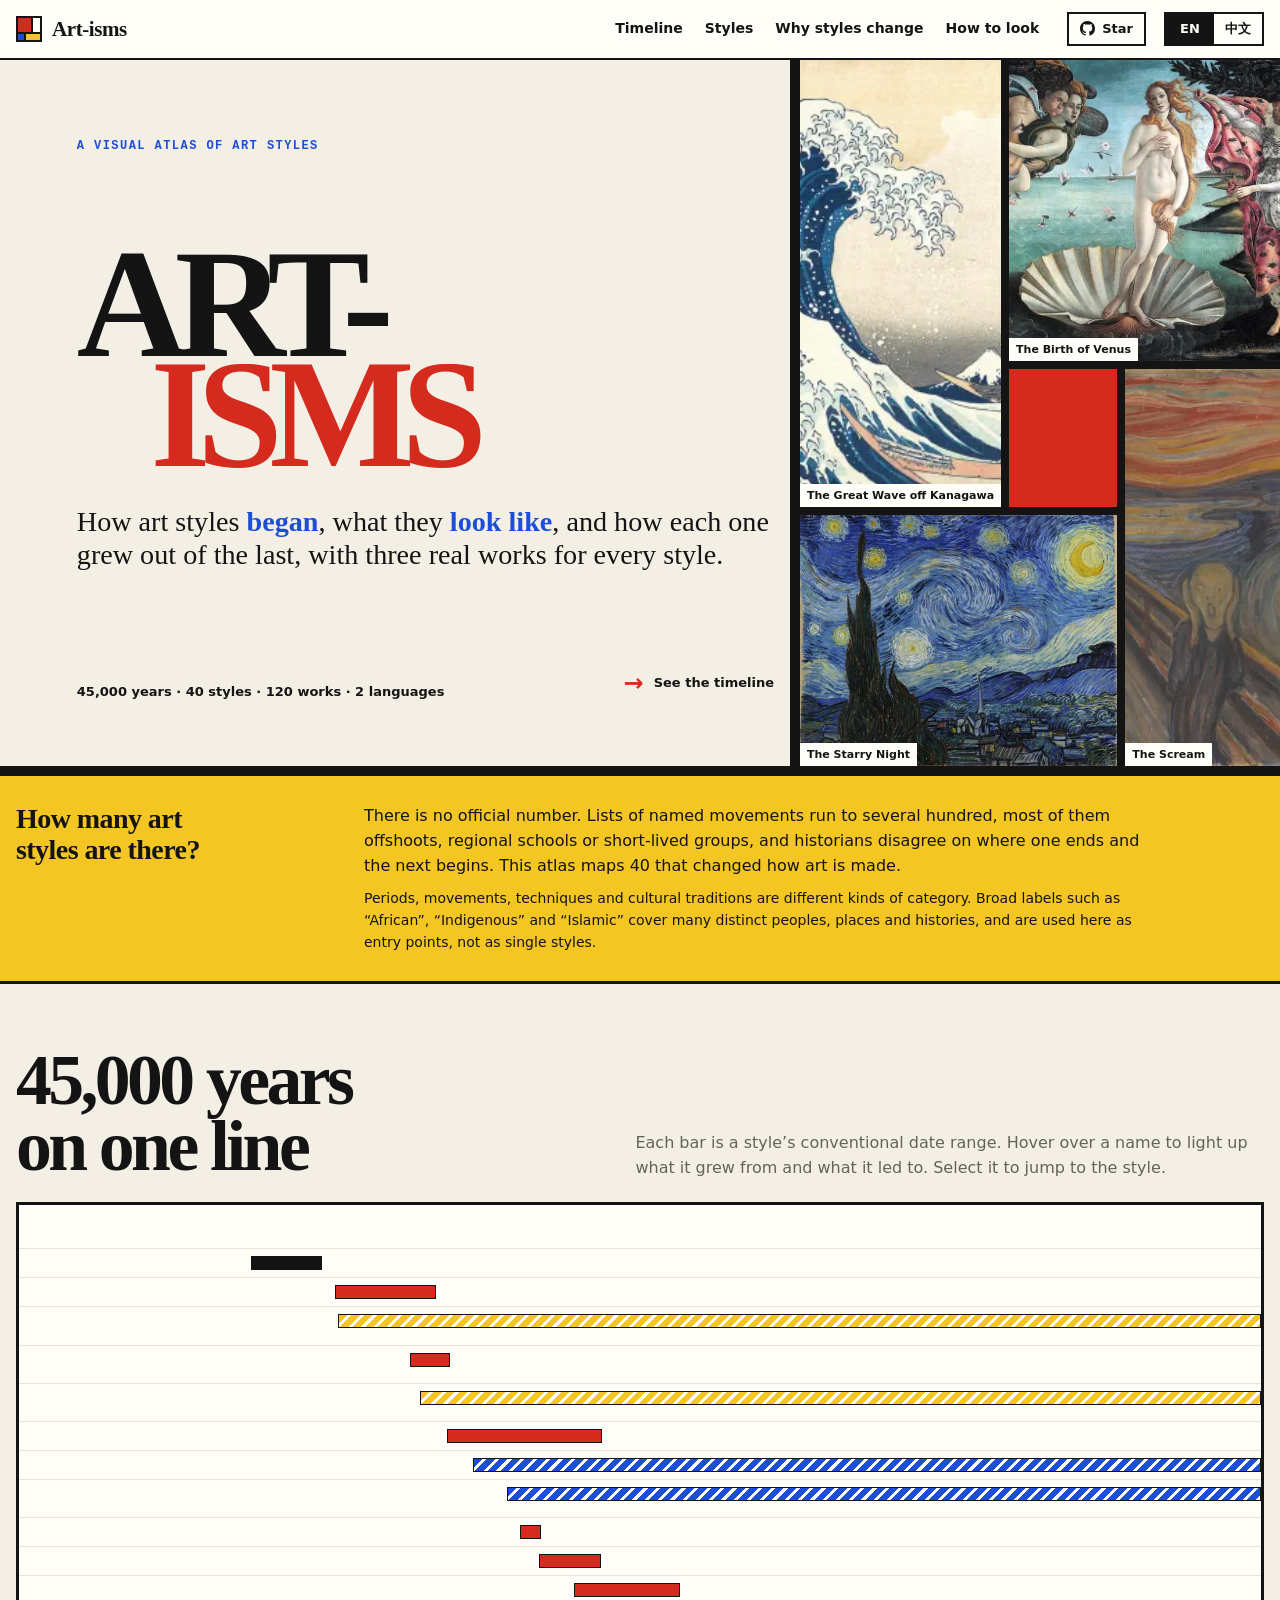
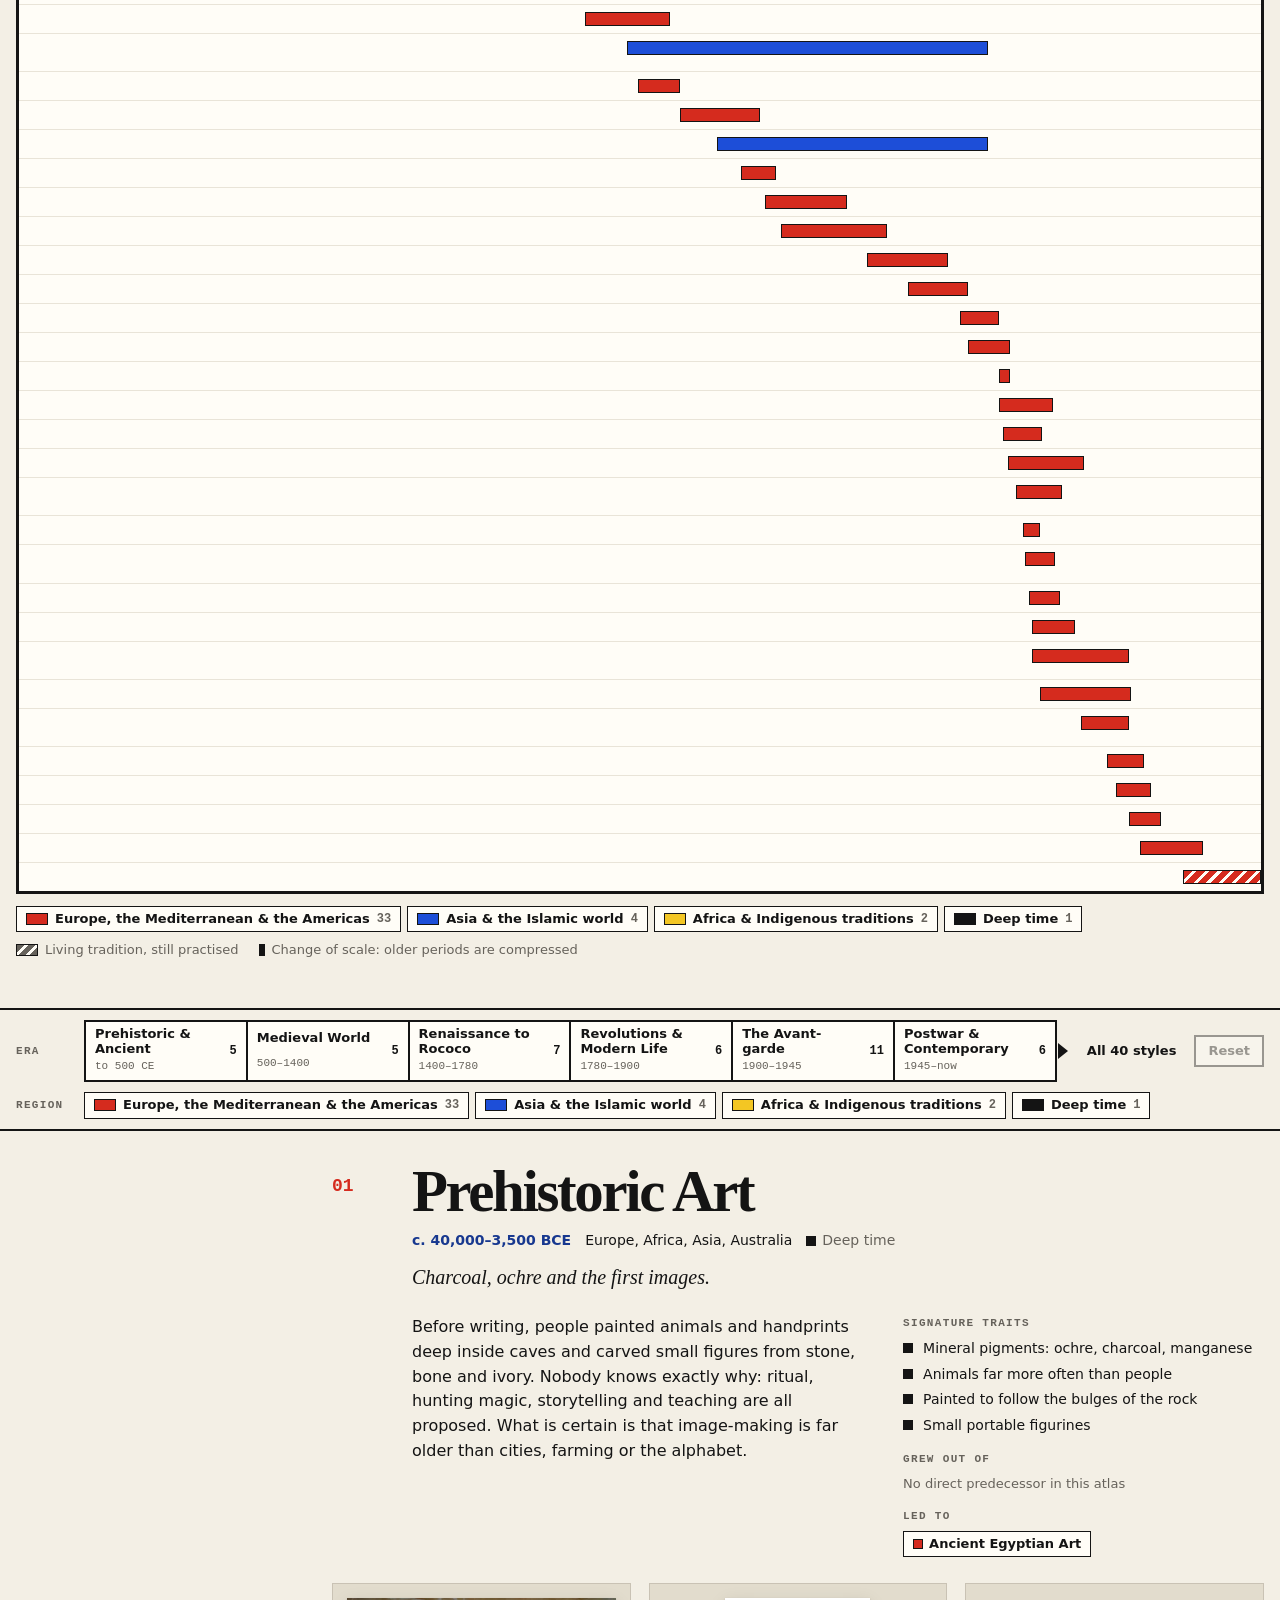
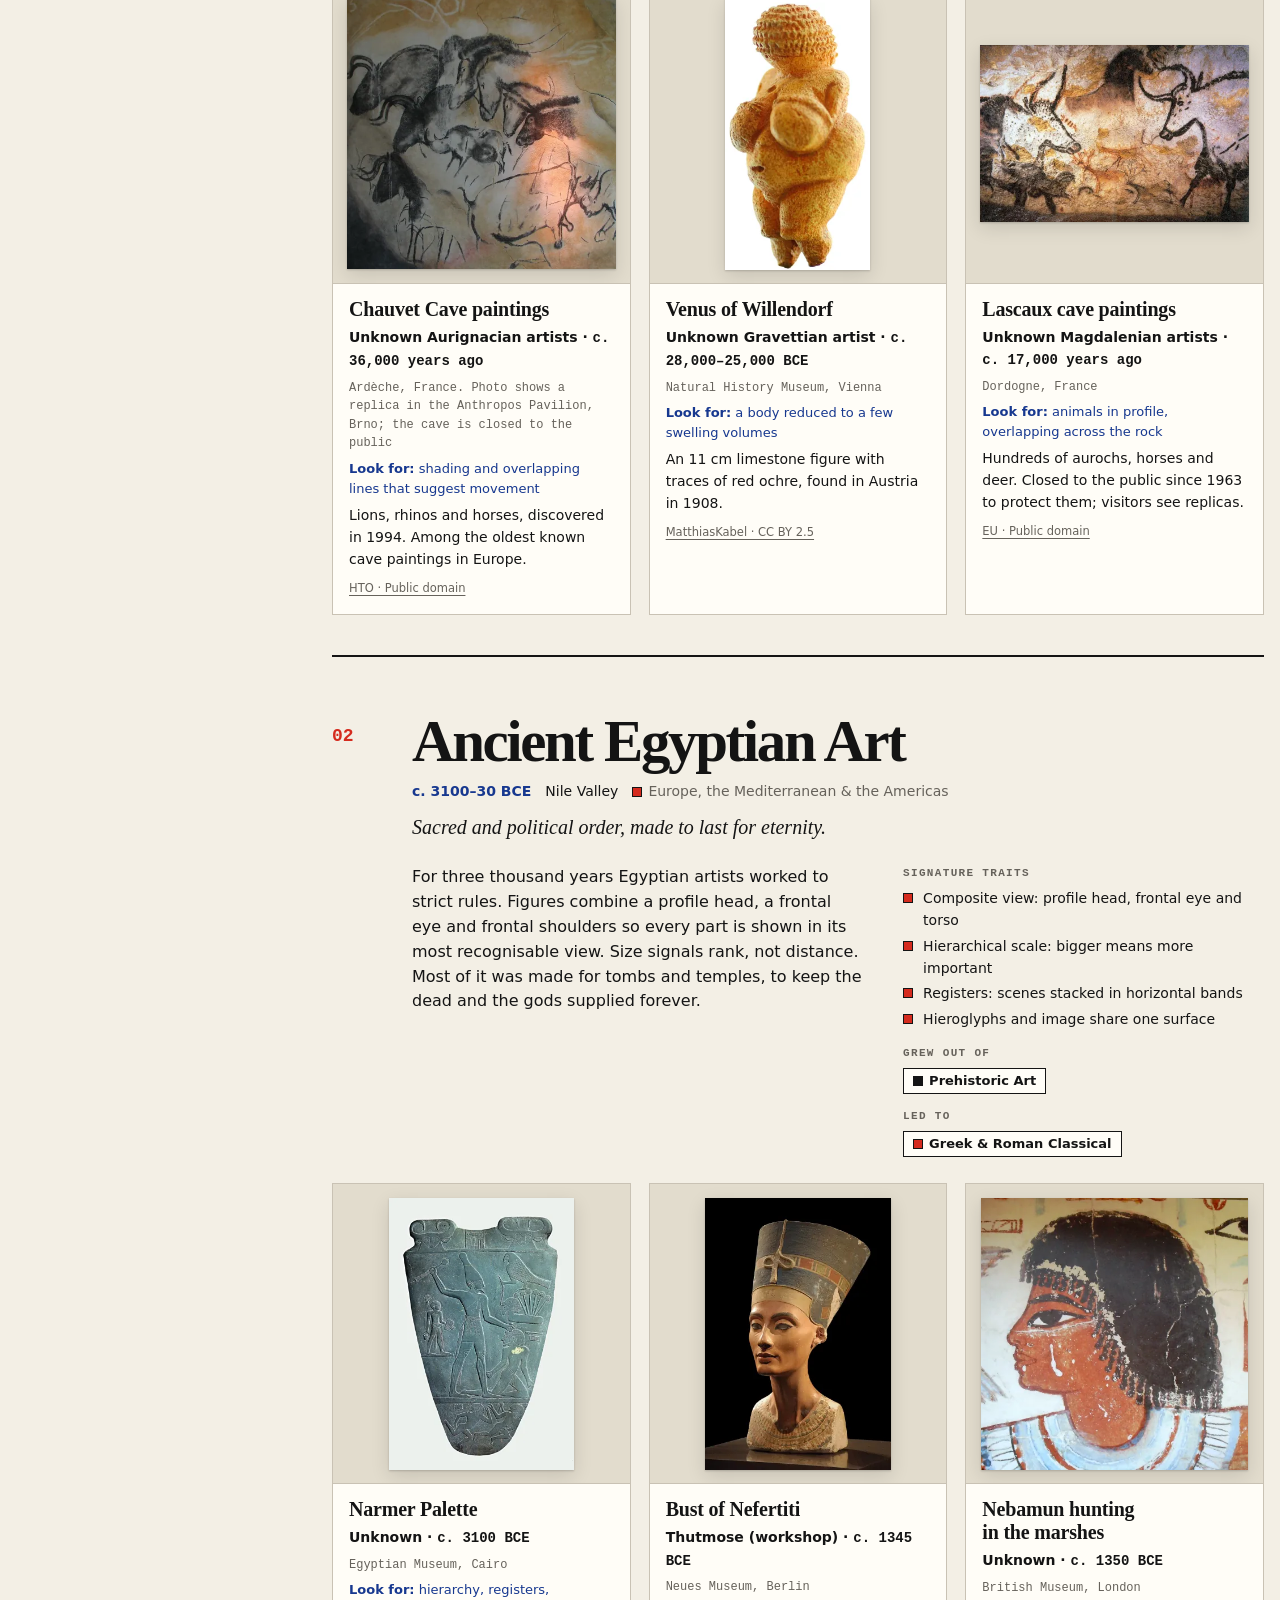
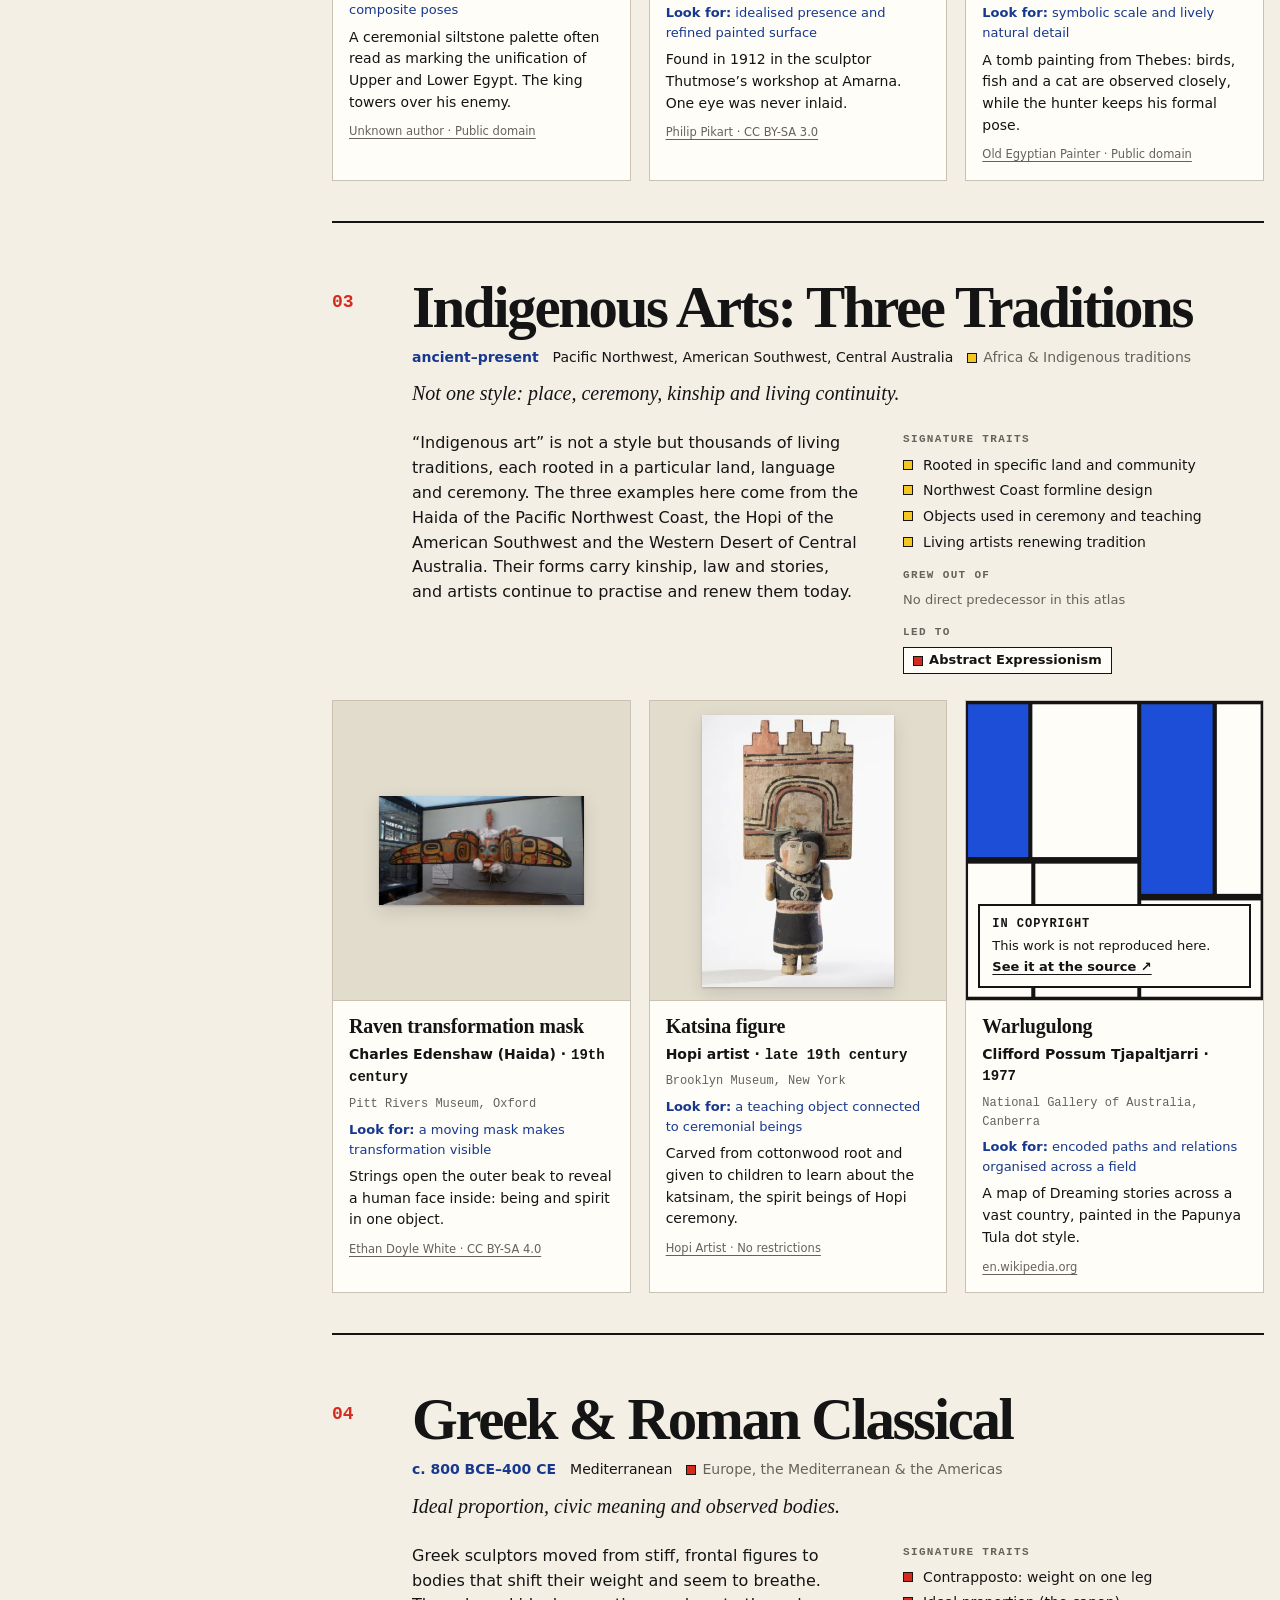
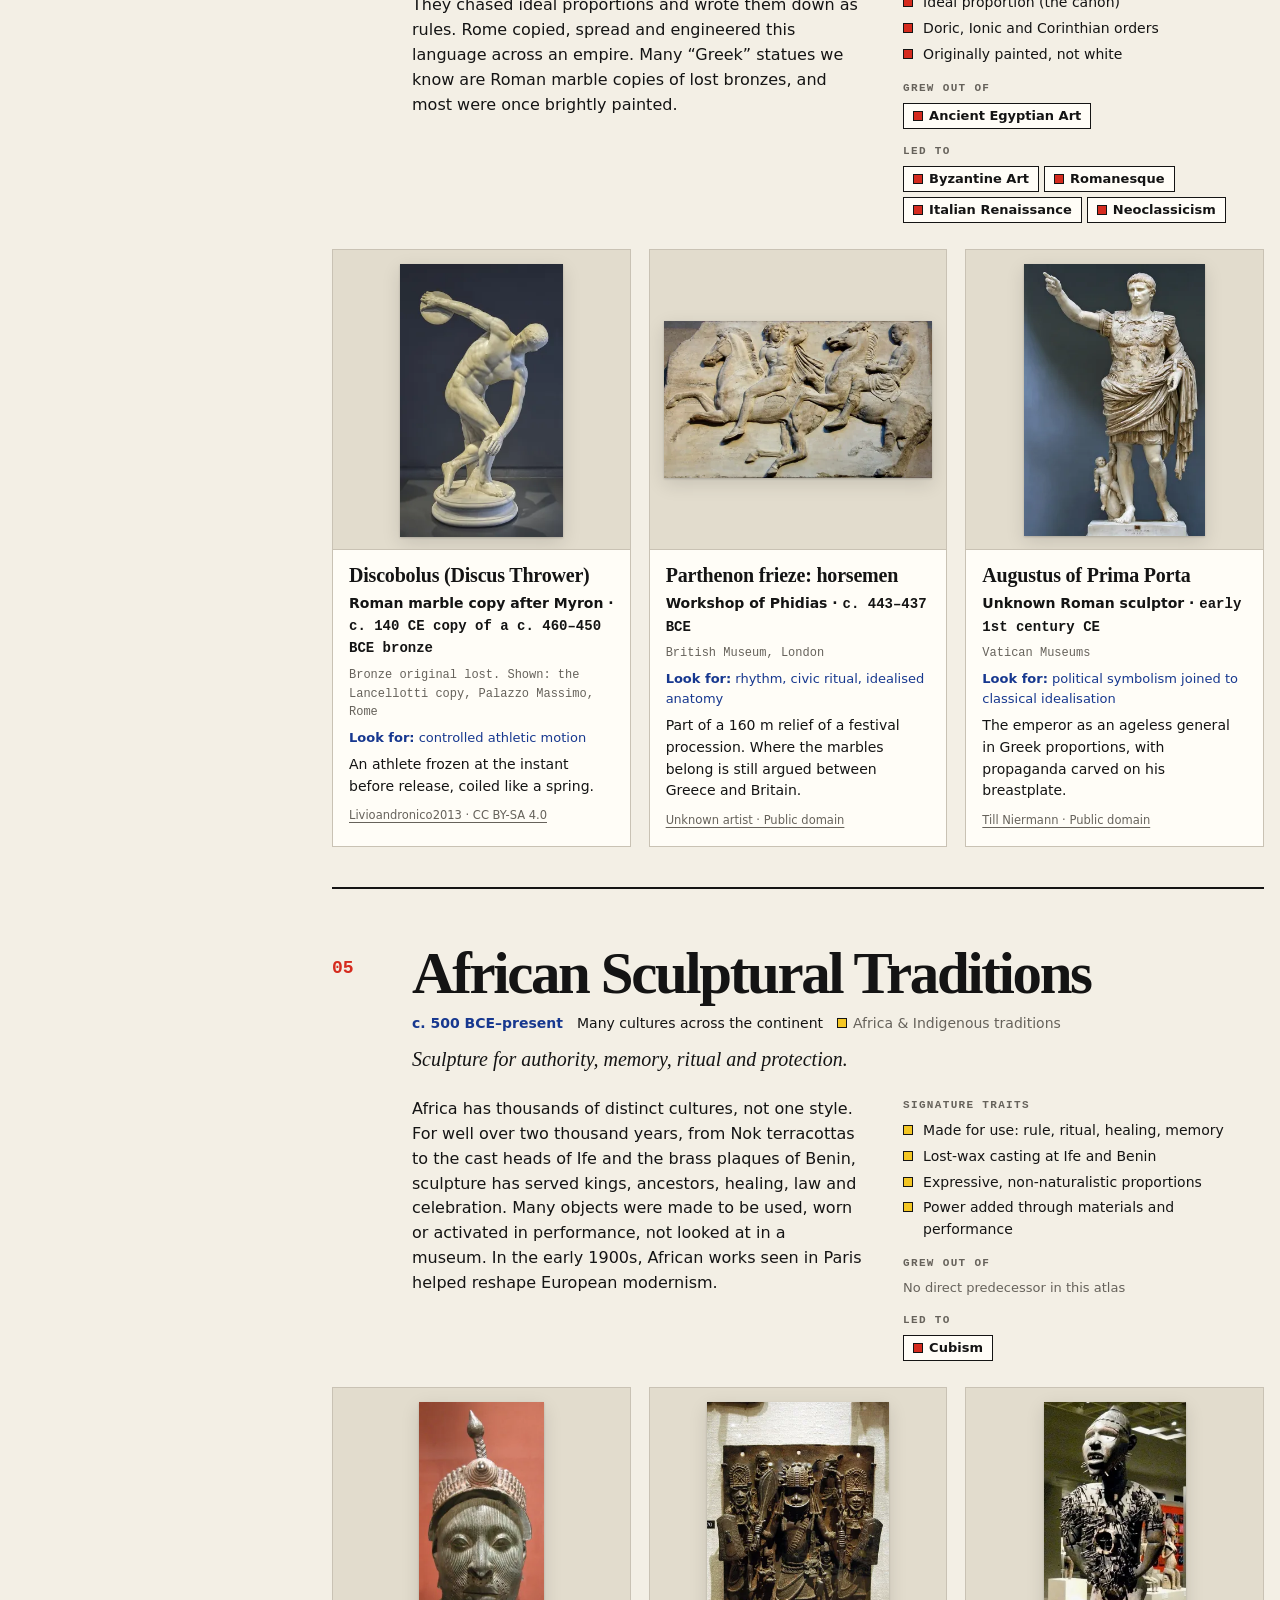
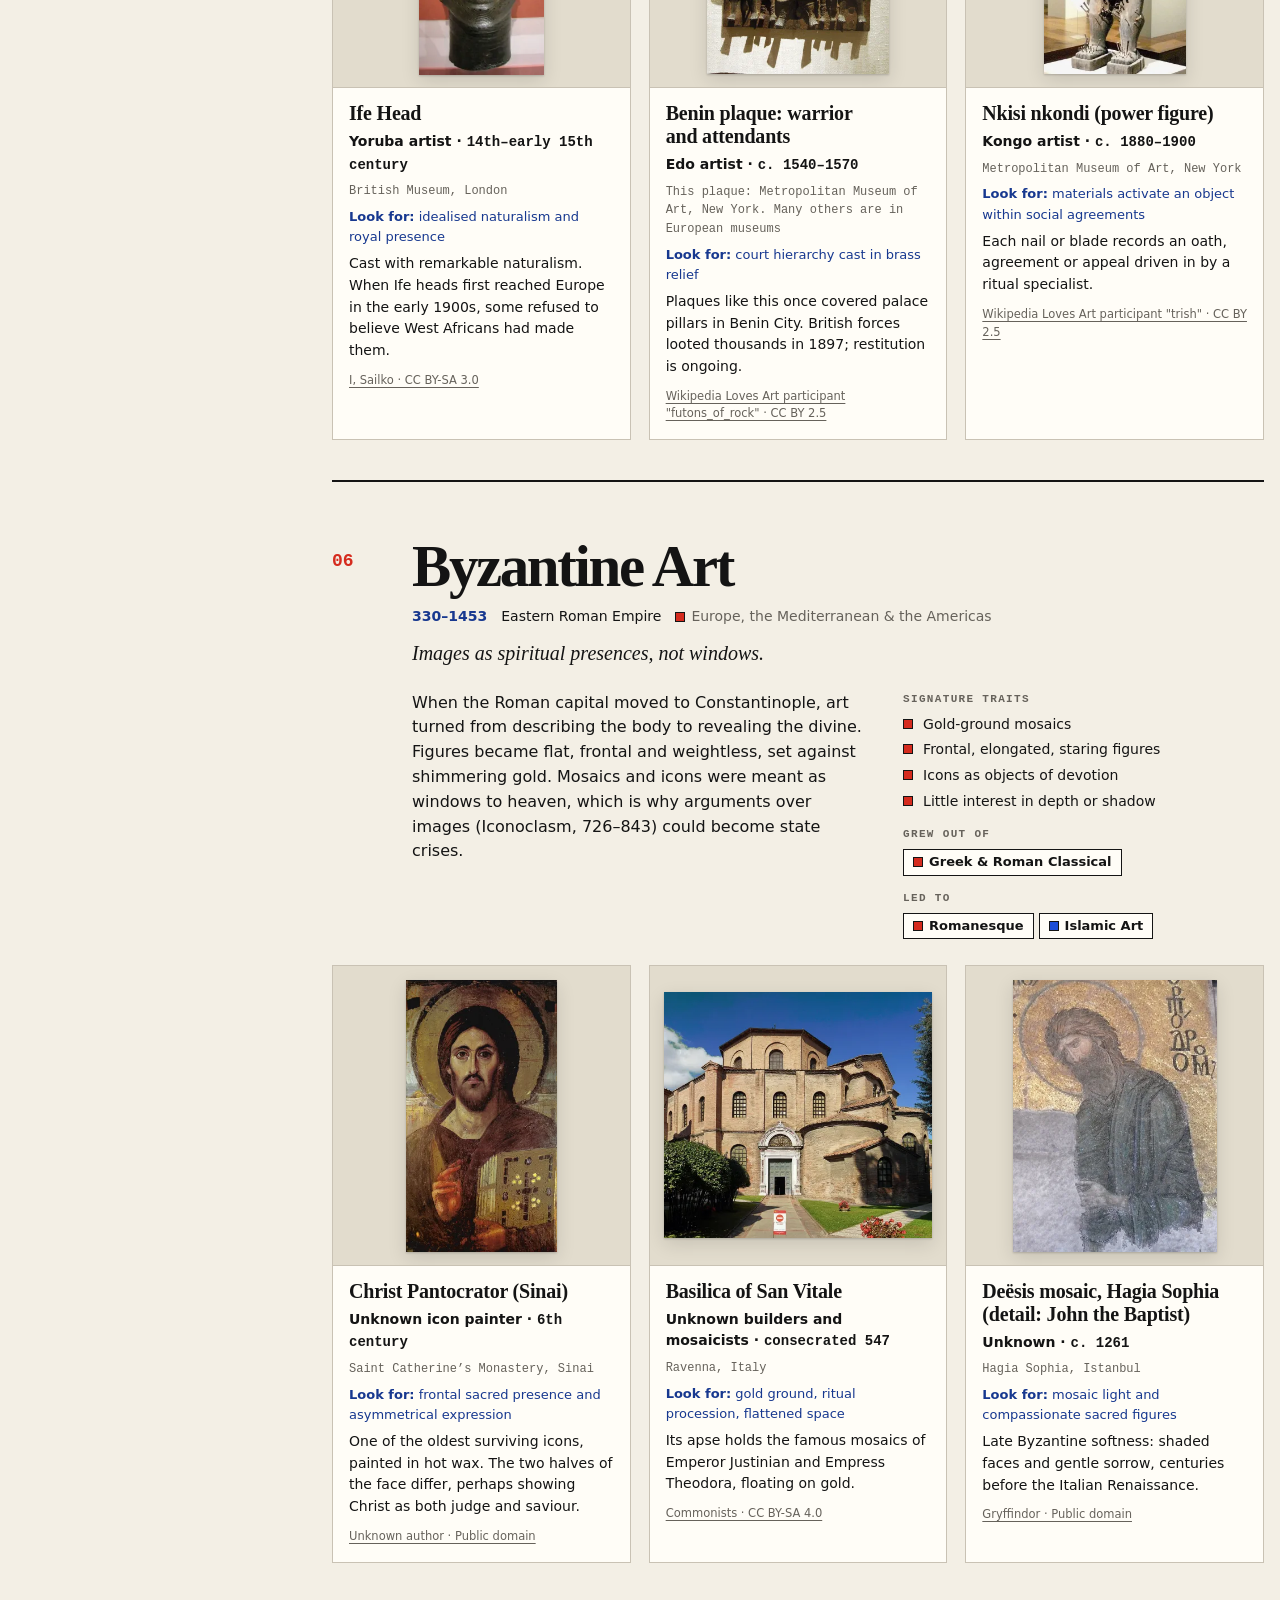
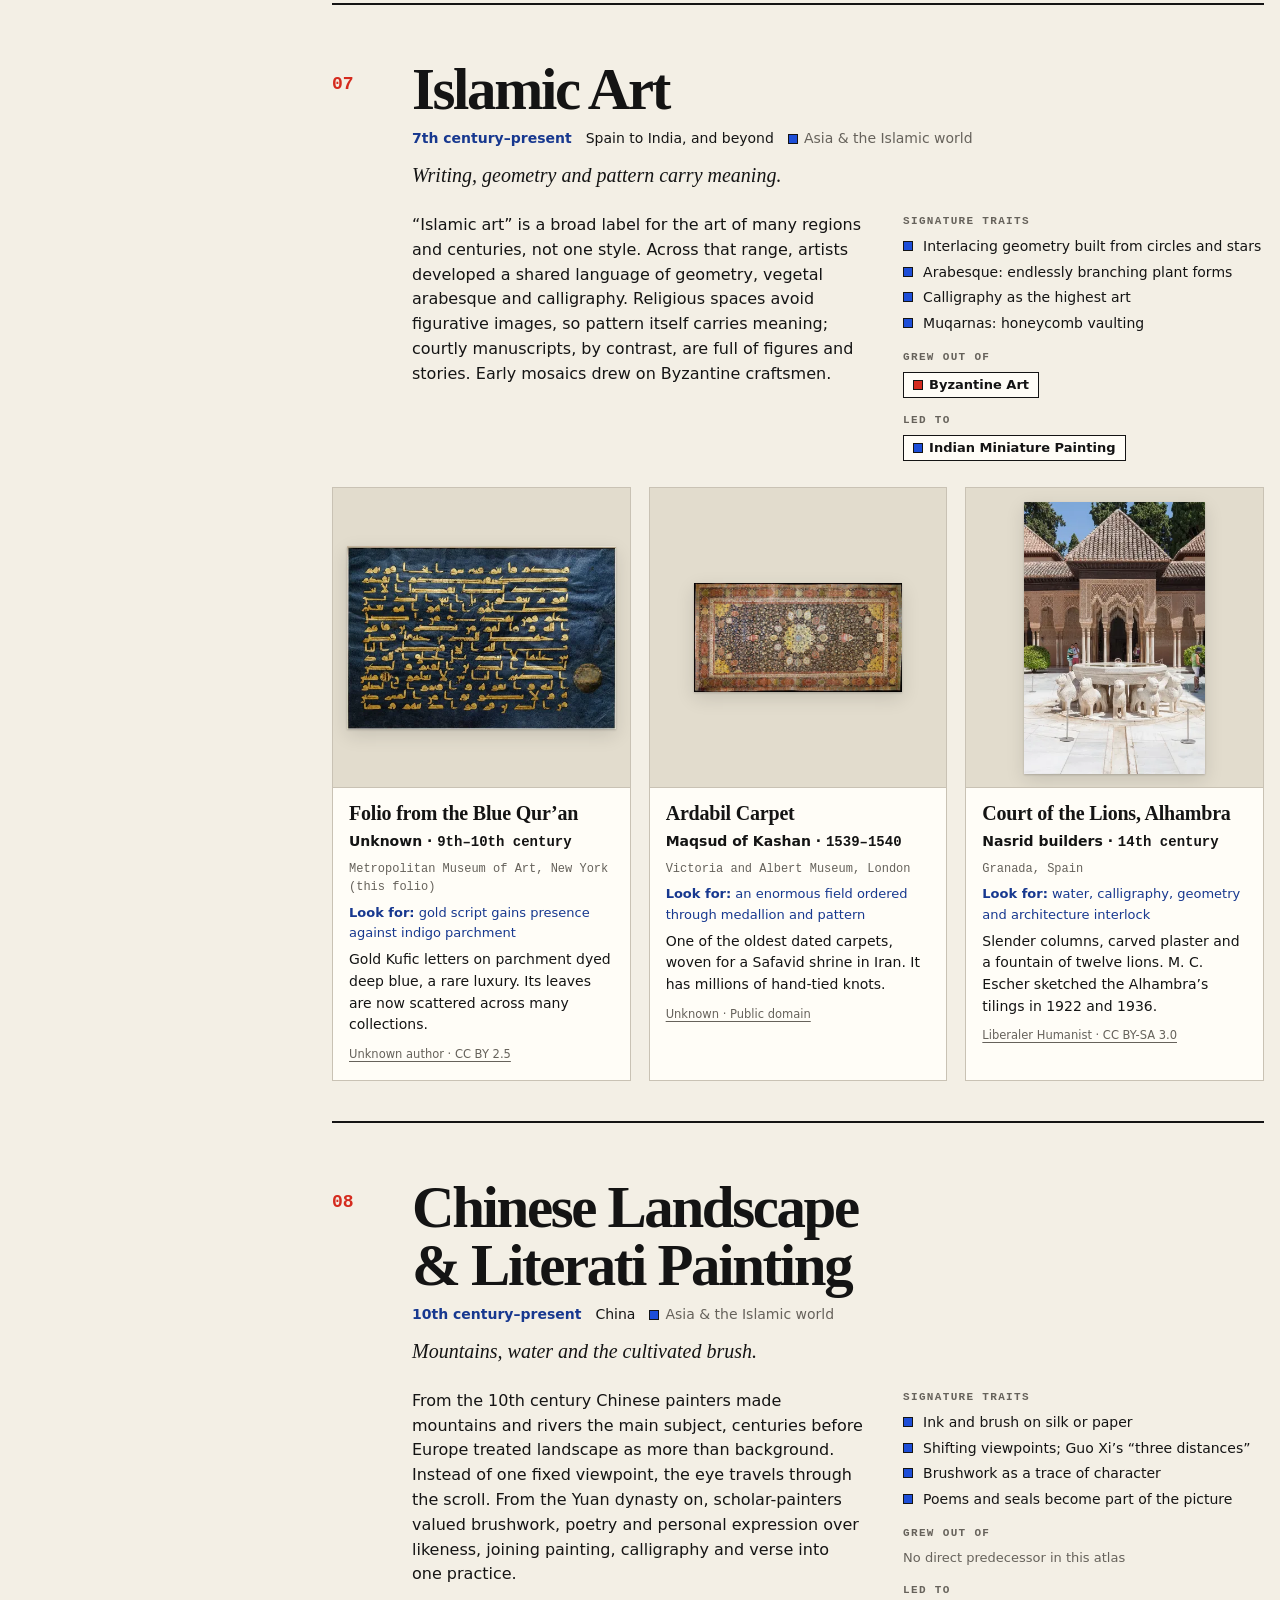
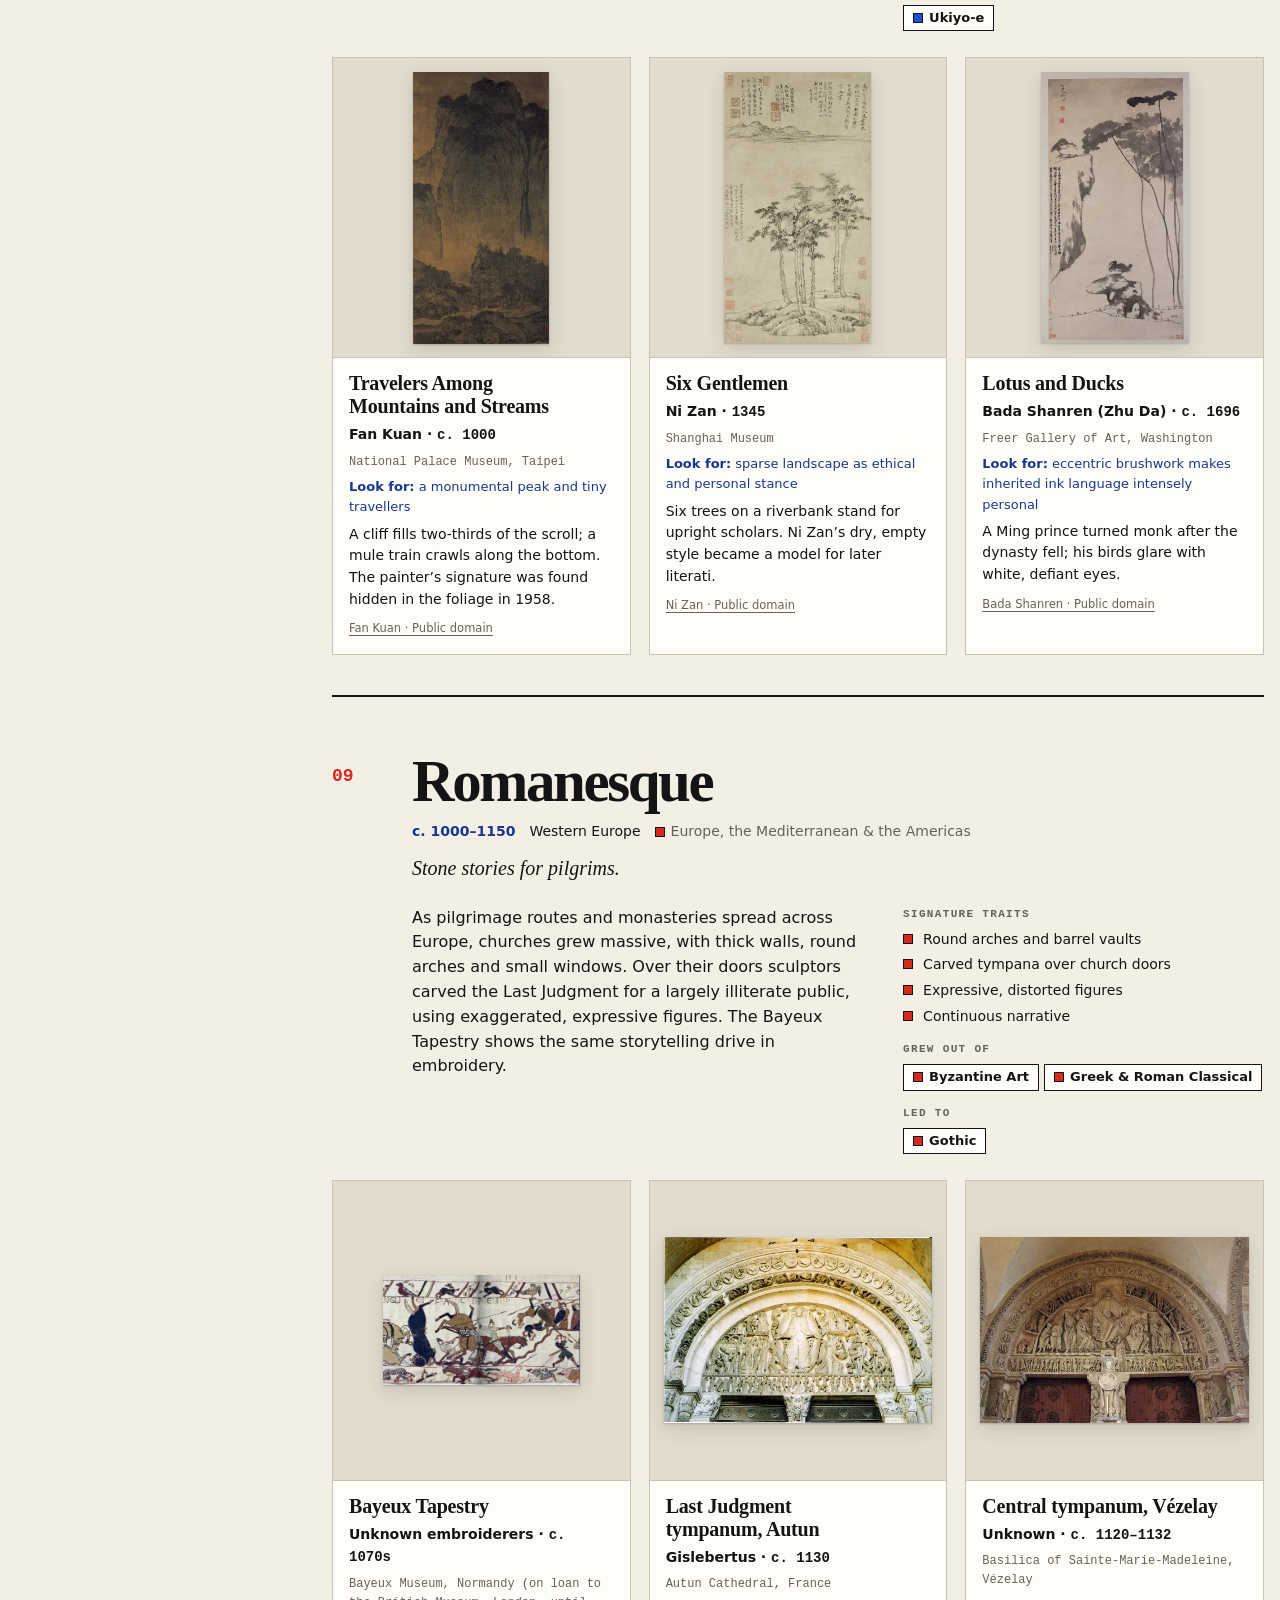
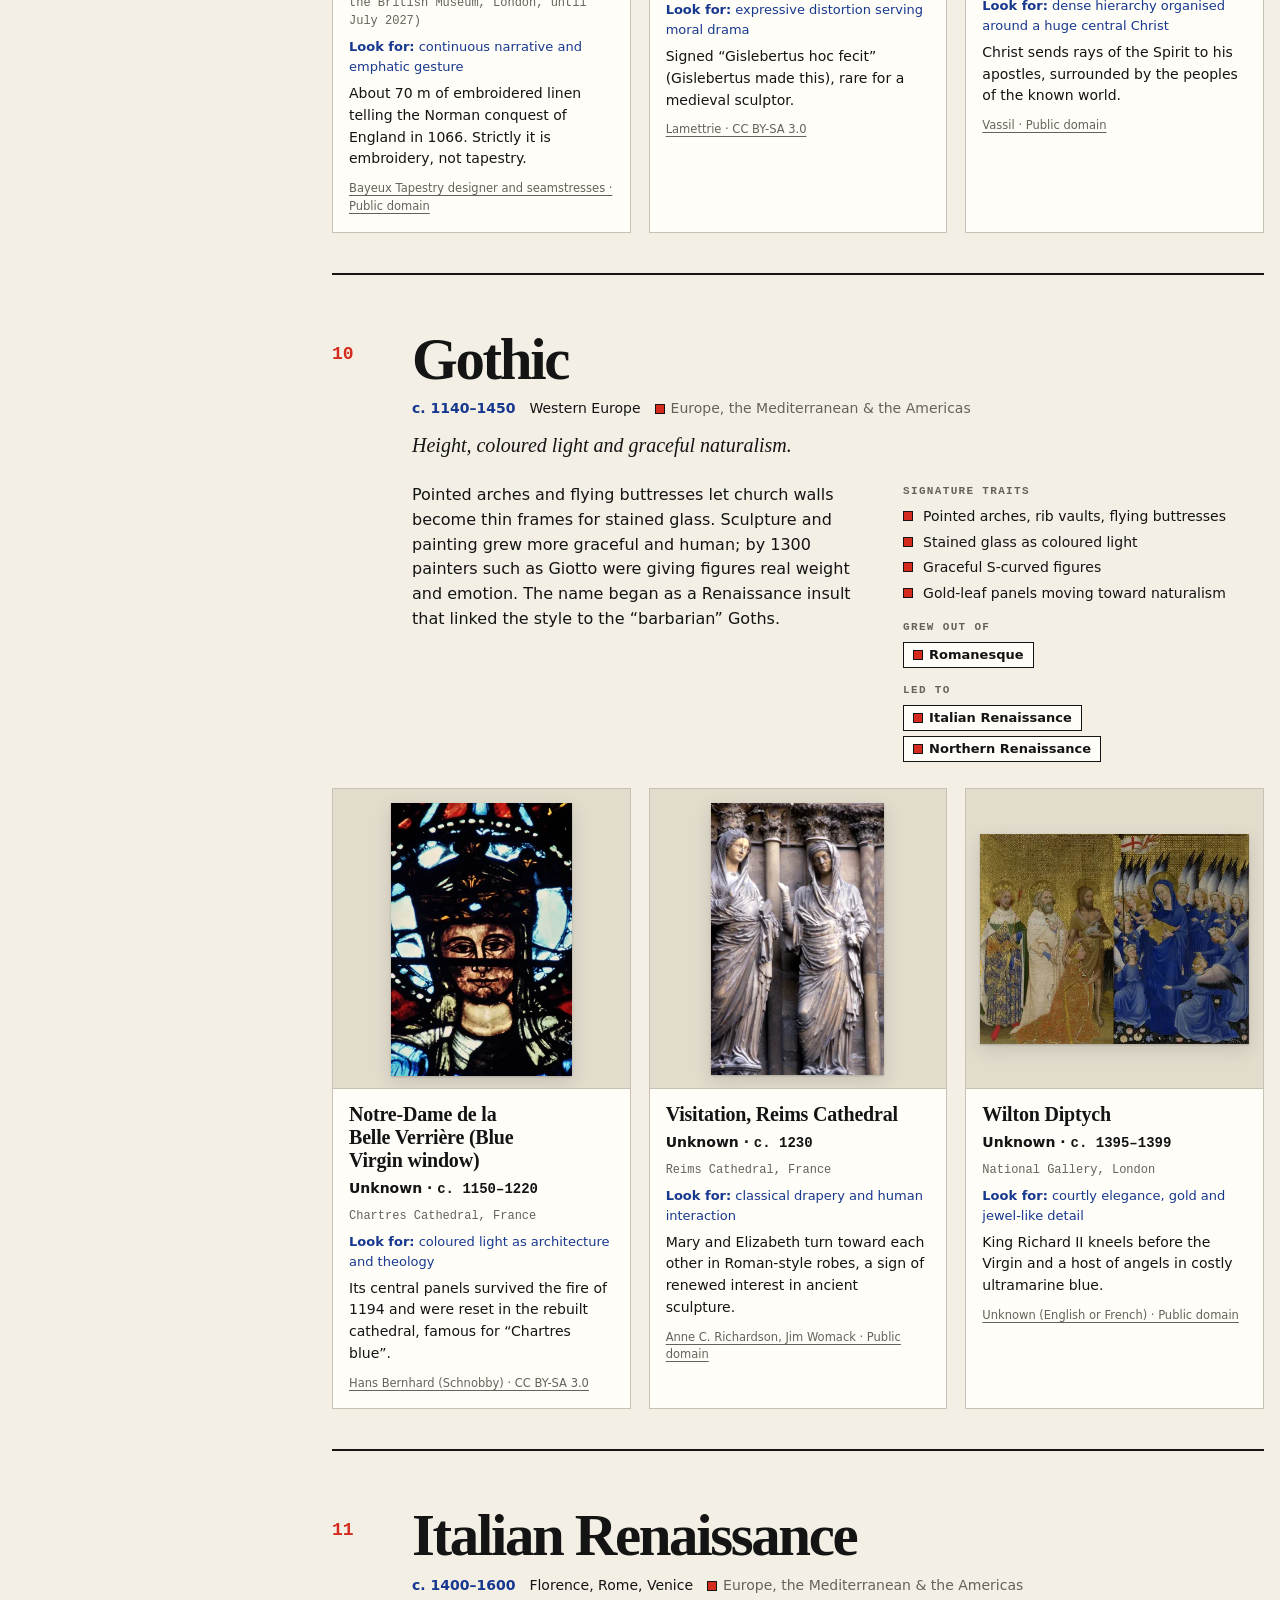
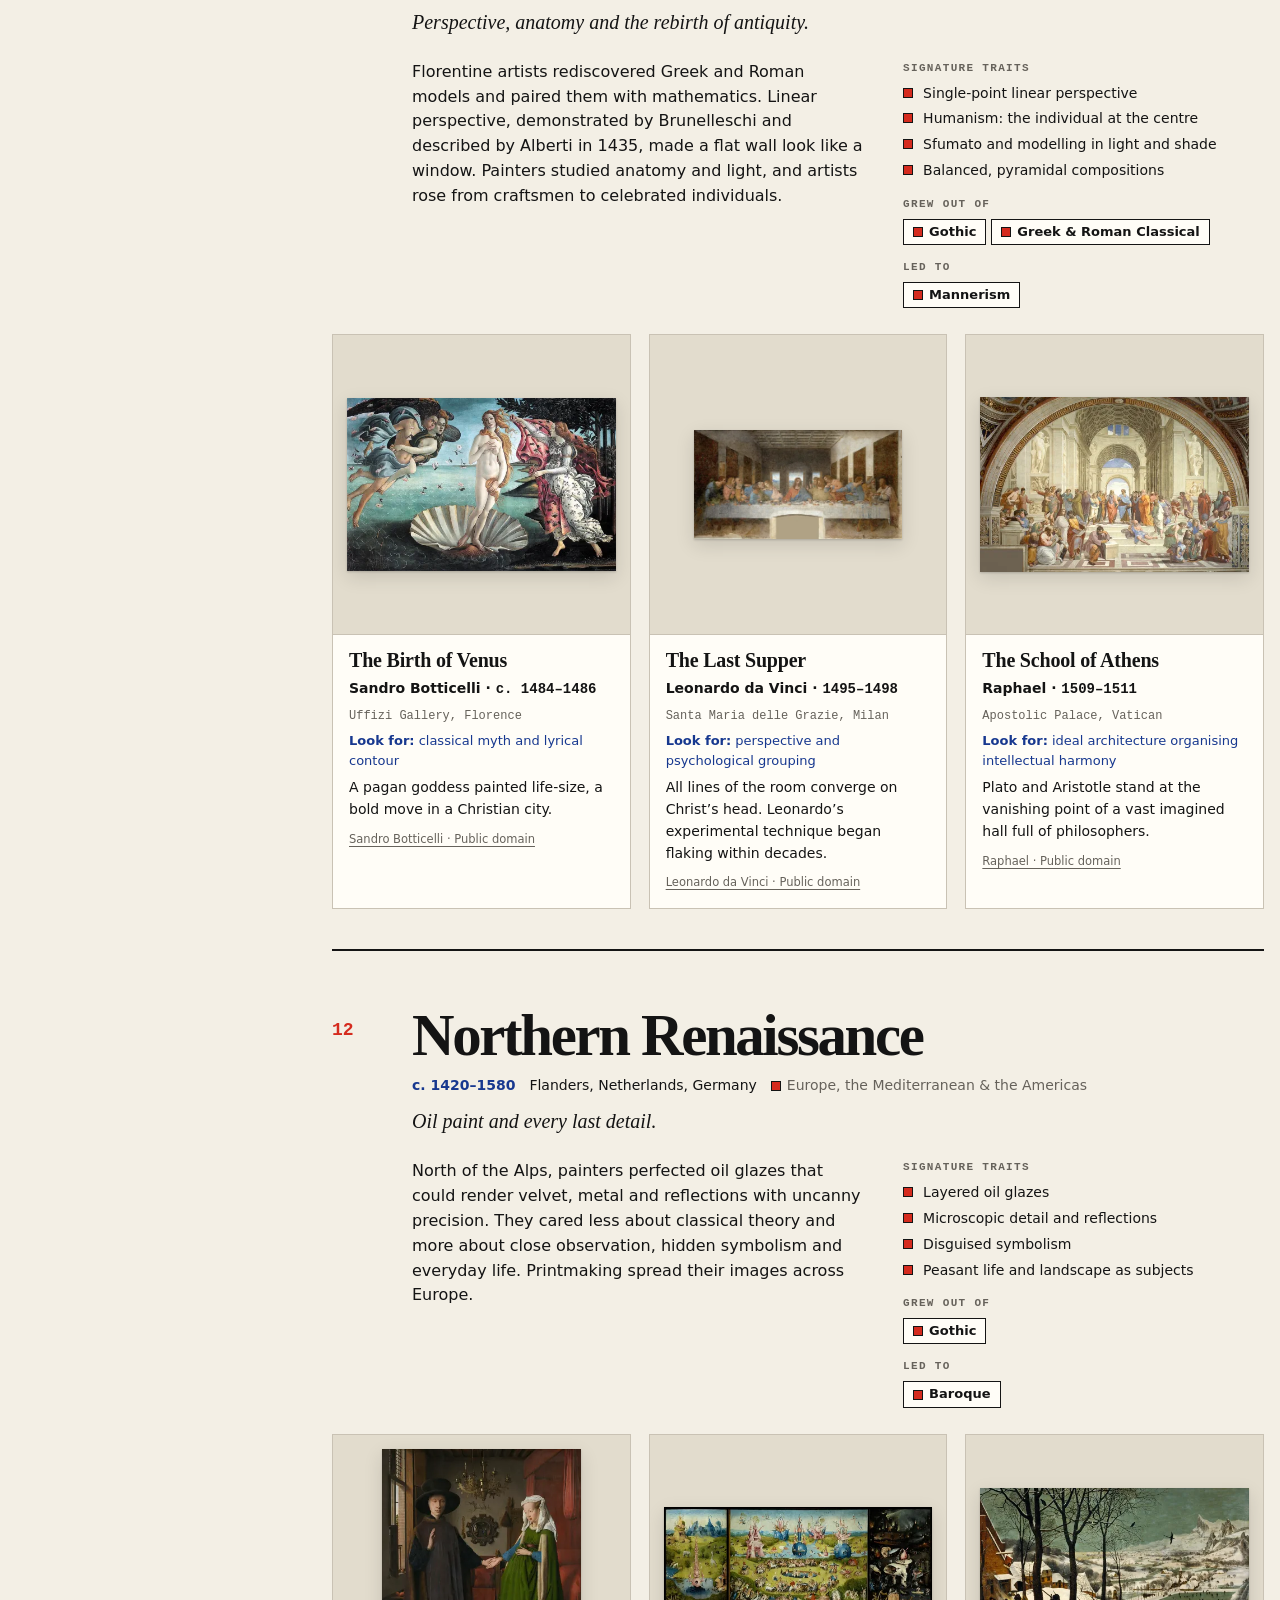
==== public/index.html @ 21f04af7 "Add the sister-atlas strip and bring the page head in line with the siblings The footer now opens wi" ====
<!doctype html>
<html lang="en">
<head>
<meta charset="utf-8">
<meta name="viewport" content="width=device-width, initial-scale=1, viewport-fit=cover">
<title>Art-isms: a visual atlas of 40 art styles</title>
<meta name="description" content="A visual atlas of 40 art styles: a 45,000-year timeline, how each style grew from the last, and three real works for every style. In English and Chinese.">
<meta name="theme-color" content="#fffdf7">
<meta name="color-scheme" content="light">
<link rel="canonical" href="https://artisms.geekplux.org/">
<link rel="alternate" hreflang="en" href="https://artisms.geekplux.org/">
<link rel="alternate" hreflang="zh-Hans" href="https://artisms.geekplux.org/?lang=zh">
<link rel="alternate" hreflang="x-default" href="https://artisms.geekplux.org/">
<meta property="og:type" content="website">
<meta property="og:site_name" content="Art-isms">
<meta property="og:title" content="Art-isms: a visual atlas of 40 art styles">
<meta property="og:description" content="A 45,000-year timeline of 40 art styles, how each grew from the last, and three real works for every style. In English and Chinese.">
<meta property="og:url" content="https://artisms.geekplux.org/">
<meta property="og:image" content="https://artisms.geekplux.org/og.jpg">
<meta property="og:image:width" content="1200">
<meta property="og:image:height" content="630">
<meta property="og:image:alt" content="Art-isms wordmark beside The Great Wave, The Birth of Venus, The Starry Night and The Scream">
<meta property="og:locale" content="en_US">
<meta property="og:locale:alternate" content="zh_CN">
<meta name="twitter:card" content="summary_large_image">
<meta name="twitter:title" content="Art-isms: a visual atlas of 40 art styles">
<meta name="twitter:description" content="A 45,000-year timeline of 40 art styles, how each grew from the last, and three real works for every style.">
<meta name="twitter:image" content="https://artisms.geekplux.org/og.jpg">
<link rel="icon" href="favicon.svg" type="image/svg+xml">
<link rel="icon" href="favicon-48.png" type="image/png" sizes="48x48">
<link rel="apple-touch-icon" href="apple-touch-icon.png">
<!-- seo:jsonld -->
<script type="application/ld+json">{"@context":"https://schema.org","@graph":[{"@type":"WebSite","@id":"https://artisms.geekplux.org/#website","url":"https://artisms.geekplux.org/","name":"Art-isms","alternateName":"艺术流派志","description":"A visual atlas of 40 art styles: a 45,000-year timeline, how each style grew from the last, and three real works for every style. In English and Chinese.","inLanguage":["en","zh-Hans"],"isAccessibleForFree":true,"about":[{"@type":"Thing","name":"Art history"},{"@type":"Thing","name":"Art movements"},{"@type":"Thing","name":"Timeline"}],"license":"https://creativecommons.org/licenses/by-sa/4.0/","creator":{"@type":"Person","name":"geekplux","url":"https://github.com/geekplux"},"codeRepository":"https://github.com/geekplux/artisms"},{"@type":"ItemList","@id":"https://artisms.geekplux.org/#styles","name":"Art styles","numberOfItems":40,"itemListElement":[{"@type":"ListItem","position":1,"name":"Prehistoric Art","url":"https://artisms.geekplux.org/#prehistoric"},{"@type":"ListItem","position":2,"name":"Ancient Egyptian Art","url":"https://artisms.geekplux.org/#egyptian"},{"@type":"ListItem","position":3,"name":"Indigenous Arts: Three Traditions","url":"https://artisms.geekplux.org/#indigenous"},{"@type":"ListItem","position":4,"name":"Greek & Roman Classical","url":"https://artisms.geekplux.org/#classical"},{"@type":"ListItem","position":5,"name":"African Sculptural Traditions","url":"https://artisms.geekplux.org/#african"},{"@type":"ListItem","position":6,"name":"Byzantine Art","url":"https://artisms.geekplux.org/#byzantine"},{"@type":"ListItem","position":7,"name":"Islamic Art","url":"https://artisms.geekplux.org/#islamic"},{"@type":"ListItem","position":8,"name":"Chinese Landscape & Literati Painting","url":"https://artisms.geekplux.org/#shanshui"},{"@type":"ListItem","position":9,"name":"Romanesque","url":"https://artisms.geekplux.org/#romanesque"},{"@type":"ListItem","position":10,"name":"Gothic","url":"https://artisms.geekplux.org/#gothic"},{"@type":"ListItem","position":11,"name":"Italian Renaissance","url":"https://artisms.geekplux.org/#renaissance"},{"@type":"ListItem","position":12,"name":"Northern Renaissance","url":"https://artisms.geekplux.org/#northern"},{"@type":"ListItem","position":13,"name":"Indian Miniature Painting","url":"https://artisms.geekplux.org/#indian"},{"@type":"ListItem","position":14,"name":"Mannerism","url":"https://artisms.geekplux.org/#mannerism"},{"@type":"ListItem","position":15,"name":"Baroque","url":"https://artisms.geekplux.org/#baroque"},{"@type":"ListItem","position":16,"name":"Ukiyo-e","url":"https://artisms.geekplux.org/#ukiyoe"},{"@type":"ListItem","position":17,"name":"Rococo","url":"https://artisms.geekplux.org/#rococo"},{"@type":"ListItem","position":18,"name":"Neoclassicism","url":"https://artisms.geekplux.org/#neoclassicism"},{"@type":"ListItem","position":19,"name":"Romanticism","url":"https://artisms.geekplux.org/#romanticism"},{"@type":"ListItem","position":20,"name":"Realism","url":"https://artisms.geekplux.org/#realism"},{"@type":"ListItem","position":21,"name":"Impressionism","url":"https://artisms.geekplux.org/#impressionism"},{"@type":"ListItem","position":22,"name":"Post-Impressionism","url":"https://artisms.geekplux.org/#postimpressionism"},{"@type":"ListItem","position":23,"name":"Art Nouveau","url":"https://artisms.geekplux.org/#artnouveau"},{"@type":"ListItem","position":24,"name":"Fauvism","url":"https://artisms.geekplux.org/#fauvism"},{"@type":"ListItem","position":25,"name":"Expressionism","url":"https://artisms.geekplux.org/#expressionism"},{"@type":"ListItem","position":26,"name":"Cubism","url":"https://artisms.geekplux.org/#cubism"},{"@type":"ListItem","position":27,"name":"Futurism","url":"https://artisms.geekplux.org/#futurism"},{"@type":"ListItem","position":28,"name":"Suprematism & Constructivism","url":"https://artisms.geekplux.org/#suprematism"},{"@type":"ListItem","position":29,"name":"Dada","url":"https://artisms.geekplux.org/#dada"},{"@type":"ListItem","position":30,"name":"De Stijl / Neoplasticism","url":"https://artisms.geekplux.org/#destijl"},{"@type":"ListItem","position":31,"name":"Bauhaus","url":"https://artisms.geekplux.org/#bauhaus"},{"@type":"ListItem","position":32,"name":"Art Deco","url":"https://artisms.geekplux.org/#artdeco"},{"@type":"ListItem","position":33,"name":"Latin American Modernisms","url":"https://artisms.geekplux.org/#latin"},{"@type":"ListItem","position":34,"name":"Surrealism","url":"https://artisms.geekplux.org/#surrealism"},{"@type":"ListItem","position":35,"name":"Abstract Expressionism","url":"https://artisms.geekplux.org/#abex"},{"@type":"ListItem","position":36,"name":"Pop Art","url":"https://artisms.geekplux.org/#pop"},{"@type":"ListItem","position":37,"name":"Minimalism","url":"https://artisms.geekplux.org/#minimalism"},{"@type":"ListItem","position":38,"name":"Conceptual Art","url":"https://artisms.geekplux.org/#conceptual"},{"@type":"ListItem","position":39,"name":"Postmodernism","url":"https://artisms.geekplux.org/#postmodernism"},{"@type":"ListItem","position":40,"name":"Contemporary Art","url":"https://artisms.geekplux.org/#contemporary"}]}]}</script>
<!-- /seo:jsonld -->
<script>
/* Google Analytics 4 with Consent Mode v2, on the production domain only. Until the visitor accepts in
   the consent bar (assets/app.js), analytics_storage stays "denied": GA sends cookieless pings, no IDs.
   Cookies are host-only (cookie_domain "none": no Domain attribute, not even .artisms.geekplux.org), so
   sibling sites on geekplux.org neither share a client id nor touch each other's cookies. The page_view is sent by app.js after rendering, once the title and
   language are final, so the automatic one is off. */
(function () {
  var GA_ID = "G-V8MD23KS3G";
  if (location.hostname !== "artisms.geekplux.org") return;
  var choice = null;
  try { choice = localStorage.getItem("art-isms-consent"); } catch (e) { /* storage blocked */ }
  window.dataLayer = window.dataLayer || [];
  window.gtag = function () { window.dataLayer.push(arguments); };
  gtag("consent", "default", { ad_storage: "denied", ad_user_data: "denied", ad_personalization: "denied", analytics_storage: choice === "granted" ? "granted" : "denied" });
  gtag("js", new Date());
  gtag("config", GA_ID, { send_page_view: false, cookie_domain: "none" });
  var s = document.createElement("script");
  s.async = true;
  s.src = "https://www.googletagmanager.com/gtag/js?id=" + GA_ID;
  document.head.appendChild(s);
})();
</script>
<link rel="stylesheet" href="assets/styles.css?v=7bffa76491">
</head>
<body>
<header class="topbar">
  <div class="wrap pad">
    <a class="brand" href="#top">
      <svg viewBox="0 0 26 26" aria-hidden="true"><rect width="26" height="26" fill="#141414"/><rect x="2" y="2" width="13" height="14" fill="#d52b1e"/><rect x="17" y="2" width="7" height="14" fill="#fffdf7"/><rect x="2" y="18" width="6" height="6" fill="#1d4ed8"/><rect x="10" y="18" width="14" height="6" fill="#f3c623"/></svg>
      <span data-i18n="brand">Art-isms</span> <small data-i18n="brandSub" hidden></small>
    </a>
    <nav class="nav" aria-label="Sections" data-i18n-aria="navLabel">
      <a href="#timeline" data-i18n="navTimeline">Timeline</a>
      <a href="#styles" data-i18n="navStyles">Styles</a>
      <a href="#why" data-i18n="navWhy">Why styles change</a>
      <a href="#study" data-i18n="navStudy">How to look</a>
    </nav>
    <a class="gh-star" id="gh-star" href="https://github.com/geekplux/artisms" target="_blank" rel="noopener" aria-label="Star Art-isms on GitHub" title="Star Art-isms on GitHub"><svg viewBox="0 0 16 16" aria-hidden="true"><path fill="currentColor" d="M8 0c4.42 0 8 3.58 8 8a8.013 8.013 0 0 1-5.45 7.59c-.4.08-.55-.17-.55-.38 0-.27.01-1.13.01-2.2 0-.75-.25-1.23-.54-1.48 1.78-.2 3.65-.88 3.65-3.95 0-.88-.31-1.59-.82-2.15.08-.2.36-1.02-.08-2.12 0 0-.67-.22-2.2.82-.64-.18-1.32-.27-2-.27-.68 0-1.36.09-2 .27-1.53-1.03-2.2-.82-2.2-.82-.44 1.1-.16 1.92-.08 2.12-.51.56-.82 1.28-.82 2.15 0 3.06 1.86 3.75 3.64 3.95-.23.2-.44.55-.51 1.07-.46.21-1.61.55-2.33-.66-.15-.24-.6-.83-1.23-.82-.67.01-.27.38.01.53.34.19.73.9.82 1.13.16.45.68 1.31 2.69.94 0 .67.01 1.3.01 1.49 0 .21-.15.45-.55.38A7.995 7.995 0 0 1 0 8c0-4.42 3.58-8 8-8Z"/></svg><span data-i18n="star">Star</span></a>
    <div class="lang" role="group" aria-label="Language" data-i18n-aria="langLabel">
      <button type="button" id="lang-en" data-lang="en" aria-pressed="true">EN</button>
      <button type="button" id="lang-zh" data-lang="zh" lang="zh-CN" aria-pressed="false">中文</button>
    </div>
  </div>
</header>

<main id="top">
  <section class="masthead">
    <div class="mast-copy">
      <p class="kicker" data-i18n="kicker">A visual atlas of art styles</p>
      <div>
        <h1><span data-i18n="h1a">ART-</span><span class="red" data-i18n="h1b">ISMS</span></h1>
        <p class="dek" data-i18n-html="dek">How art styles <strong>began</strong>, what they <strong>look like</strong>, and how each one grew out of the last, with three real works for every style.</p>
      </div>
      <div class="hero-meta">
        <span id="stats">45,000 years · 40 styles · 120 works · 2 languages</span>
        <a class="scroll-cue" href="#timeline" data-i18n="ctaTimeline">See the timeline</a>
      </div>
    </div>
    <div class="mast-art" id="mast-art" aria-label="Five works from the atlas" data-i18n-aria="mastLabel"></div>
  </section>

  <aside class="answer">
    <div class="wrap pad">
      <h2 data-i18n="howManyTitle">How many art styles are there?</h2>
      <div class="body">
        <p data-i18n="howMany1">There is no official number. Lists of named movements run to several hundred, most of them offshoots, regional schools or short-lived groups, and historians disagree on where one ends and the next begins. This atlas maps 40 that changed how art is made.</p>
        <p data-i18n="howMany2">Periods, movements, techniques and cultural traditions are different kinds of category. Broad labels such as “African”, “Indigenous” and “Islamic” cover many distinct peoples, places and histories, and are used here as entry points, not as single styles.</p>
      </div>
    </div>
  </aside>

  <section class="block" id="timeline">
    <div class="wrap pad">
      <div class="head">
        <h2 data-i18n="tlTitle">45,000 years on one line</h2>
        <p data-i18n="tlLede">Each bar is a style’s conventional date range. Hover over a name to light up what it grew from and what it led to. Select it to jump to the style.</p>
      </div>
      <div class="tl-scroll"><div class="tl" id="tl"></div></div>
      <p class="hint" data-i18n="tlHint">Scroll sideways to see the whole timeline →</p>
      <div class="legend" id="legend"></div>
    </div>
  </section>

  <section class="block atlas" id="styles">
    <div class="fbar" id="fbar" data-open="false">
      <div class="wrap pad fbar-in">
        <button type="button" class="fb-toggle" id="fb-toggle" aria-expanded="false" aria-controls="fb-panel"><span data-i18n="filterBtn">Filter</span><b id="fb-active"></b></button>
        <p class="fb-count" id="fb-count" role="status"></p>
        <button type="button" class="fb-reset" id="fb-reset" data-i18n="reset" disabled>Reset</button>
        <div class="fb-panel" id="fb-panel">
          <div class="fb-group fb-era" role="group" aria-labelledby="fb-era-h"><span class="fb-h" id="fb-era-h" data-i18n="filterEra">Era</span><div class="eras" id="f-era"></div></div>
          <div class="fb-group fb-reg" role="group" aria-labelledby="fb-reg-h"><span class="fb-h" id="fb-reg-h" data-i18n="filterGroup">Region</span><div class="regions" id="f-group"></div></div>
        </div>
      </div>
    </div>
    <div class="wrap pad">
      <aside class="side" aria-label="Contents" data-i18n-aria="contents">
        <select class="jump" id="jump" aria-label="Jump to a style" data-i18n-aria="jumpLabel"></select>
        <h3 class="toc-h" data-i18n="contents">Contents</h3>
        <ol class="toc" id="toc">
<!-- seo:toc -->
<li><a href="#prehistoric"><span class="idx">01</span><span><b>Prehistoric Art</b><small>c. 40,000–3,500 BCE</small></span></a></li>
<li><a href="#egyptian"><span class="idx">02</span><span><b>Ancient Egyptian Art</b><small>c. 3100–30 BCE</small></span></a></li>
<li><a href="#indigenous"><span class="idx">03</span><span><b>Indigenous Arts: Three Traditions</b><small>ancient–present</small></span></a></li>
<li><a href="#classical"><span class="idx">04</span><span><b>Greek &amp; Roman Classical</b><small>c. 800 BCE–400 CE</small></span></a></li>
<li><a href="#african"><span class="idx">05</span><span><b>African Sculptural Traditions</b><small>c. 500 BCE–present</small></span></a></li>
<li><a href="#byzantine"><span class="idx">06</span><span><b>Byzantine Art</b><small>330–1453</small></span></a></li>
<li><a href="#islamic"><span class="idx">07</span><span><b>Islamic Art</b><small>7th century–present</small></span></a></li>
<li><a href="#shanshui"><span class="idx">08</span><span><b>Chinese Landscape &amp; Literati Painting</b><small>10th century–present</small></span></a></li>
<li><a href="#romanesque"><span class="idx">09</span><span><b>Romanesque</b><small>c. 1000–1150</small></span></a></li>
<li><a href="#gothic"><span class="idx">10</span><span><b>Gothic</b><small>c. 1140–1450</small></span></a></li>
<li><a href="#renaissance"><span class="idx">11</span><span><b>Italian Renaissance</b><small>c. 1400–1600</small></span></a></li>
<li><a href="#northern"><span class="idx">12</span><span><b>Northern Renaissance</b><small>c. 1420–1580</small></span></a></li>
<li><a href="#indian"><span class="idx">13</span><span><b>Indian Miniature Painting</b><small>c. 1500–1900</small></span></a></li>
<li><a href="#mannerism"><span class="idx">14</span><span><b>Mannerism</b><small>c. 1520–1600</small></span></a></li>
<li><a href="#baroque"><span class="idx">15</span><span><b>Baroque</b><small>c. 1600–1750</small></span></a></li>
<li><a href="#ukiyoe"><span class="idx">16</span><span><b>Ukiyo-e</b><small>c. 1670–1900</small></span></a></li>
<li><a href="#rococo"><span class="idx">17</span><span><b>Rococo</b><small>c. 1715–1780</small></span></a></li>
<li><a href="#neoclassicism"><span class="idx">18</span><span><b>Neoclassicism</b><small>c. 1760–1830</small></span></a></li>
<li><a href="#romanticism"><span class="idx">19</span><span><b>Romanticism</b><small>c. 1790–1850</small></span></a></li>
<li><a href="#realism"><span class="idx">20</span><span><b>Realism</b><small>c. 1840–1880</small></span></a></li>
<li><a href="#impressionism"><span class="idx">21</span><span><b>Impressionism</b><small>c. 1860–1890</small></span></a></li>
<li><a href="#postimpressionism"><span class="idx">22</span><span><b>Post-Impressionism</b><small>c. 1886–1905</small></span></a></li>
<li><a href="#artnouveau"><span class="idx">23</span><span><b>Art Nouveau</b><small>c. 1890–1910</small></span></a></li>
<li><a href="#fauvism"><span class="idx">24</span><span><b>Fauvism</b><small>c. 1905–1910</small></span></a></li>
<li><a href="#expressionism"><span class="idx">25</span><span><b>Expressionism</b><small>c. 1905–1930</small></span></a></li>
<li><a href="#cubism"><span class="idx">26</span><span><b>Cubism</b><small>c. 1907–1925</small></span></a></li>
<li><a href="#futurism"><span class="idx">27</span><span><b>Futurism</b><small>1909–1944</small></span></a></li>
<li><a href="#suprematism"><span class="idx">28</span><span><b>Suprematism &amp; Constructivism</b><small>c. 1913–1934</small></span></a></li>
<li><a href="#dada"><span class="idx">29</span><span><b>Dada</b><small>1916–1924</small></span></a></li>
<li><a href="#destijl"><span class="idx">30</span><span><b>De Stijl / Neoplasticism</b><small>1917–1931</small></span></a></li>
<li><a href="#bauhaus"><span class="idx">31</span><span><b>Bauhaus</b><small>1919–1933</small></span></a></li>
<li><a href="#artdeco"><span class="idx">32</span><span><b>Art Deco</b><small>c. 1920–1940</small></span></a></li>
<li><a href="#latin"><span class="idx">33</span><span><b>Latin American Modernisms</b><small>c. 1920s–1960s</small></span></a></li>
<li><a href="#surrealism"><span class="idx">34</span><span><b>Surrealism</b><small>1924–1966</small></span></a></li>
<li><a href="#abex"><span class="idx">35</span><span><b>Abstract Expressionism</b><small>c. 1943–1965</small></span></a></li>
<li><a href="#pop"><span class="idx">36</span><span><b>Pop Art</b><small>c. 1955–1972</small></span></a></li>
<li><a href="#minimalism"><span class="idx">37</span><span><b>Minimalism</b><small>c. 1959–1975</small></span></a></li>
<li><a href="#conceptual"><span class="idx">38</span><span><b>Conceptual Art</b><small>c. 1965–1980</small></span></a></li>
<li><a href="#postmodernism"><span class="idx">39</span><span><b>Postmodernism</b><small>c. 1970s–1990s</small></span></a></li>
<li><a href="#contemporary"><span class="idx">40</span><span><b>Contemporary Art</b><small>c. 1990–present</small></span></a></li>
<!-- /seo:toc -->
        </ol>
      </aside>
      <div id="movements">
<!-- seo:movements -->
<section class="mv" id="prehistoric">
  <div class="mv-head"><p class="idx">01</p><div><h2>Prehistoric Art</h2><p class="meta-row"><span class="yrs">c. 40,000–3,500 BCE</span> <span>Europe, Africa, Asia, Australia</span></p><p class="idea">Charcoal, ochre and the first images.</p></div></div>
  <div class="mv-body"><p class="summary">Before writing, people painted animals and handprints deep inside caves and carved small figures from stone, bone and ivory. Nobody knows exactly why: ritual, hunting magic, storytelling and teaching are all proposed. What is certain is that image-making is far older than cities, farming or the alphabet.</p></div>
  <ul class="seo-works"><li><b>Chauvet Cave paintings</b>, Unknown Aurignacian artists, c. 36,000 years ago. Ardèche, France. Photo shows a replica in the Anthropos Pavilion, Brno; the cave is closed to the public</li><li><b>Venus of Willendorf</b>, Unknown Gravettian artist, c. 28,000–25,000 BCE. Natural History Museum, Vienna</li><li><b>Lascaux cave paintings</b>, Unknown Magdalenian artists, c. 17,000 years ago. Dordogne, France</li></ul>
</section>
<section class="mv" id="egyptian">
  <div class="mv-head"><p class="idx">02</p><div><h2>Ancient Egyptian Art</h2><p class="meta-row"><span class="yrs">c. 3100–30 BCE</span> <span>Nile Valley</span></p><p class="idea">Sacred and political order, made to last for eternity.</p></div></div>
  <div class="mv-body"><p class="summary">For three thousand years Egyptian artists worked to strict rules. Figures combine a profile head, a frontal eye and frontal shoulders so every part is shown in its most recognisable view. Size signals rank, not distance. Most of it was made for tombs and temples, to keep the dead and the gods supplied forever.</p></div>
  <ul class="seo-works"><li><b>Narmer Palette</b>, Unknown, c. 3100 BCE. Egyptian Museum, Cairo</li><li><b>Bust of Nefertiti</b>, Thutmose (workshop), c. 1345 BCE. Neues Museum, Berlin</li><li><b>Nebamun hunting in the marshes</b>, Unknown, c. 1350 BCE. British Museum, London</li></ul>
</section>
<section class="mv" id="indigenous">
  <div class="mv-head"><p class="idx">03</p><div><h2>Indigenous Arts: Three Traditions</h2><p class="meta-row"><span class="yrs">ancient–present</span> <span>Pacific Northwest, American Southwest, Central Australia</span></p><p class="idea">Not one style: place, ceremony, kinship and living continuity.</p></div></div>
  <div class="mv-body"><p class="summary">“Indigenous art” is not a style but thousands of living traditions, each rooted in a particular land, language and ceremony. The three examples here come from the Haida of the Pacific Northwest Coast, the Hopi of the American Southwest and the Western Desert of Central Australia. Their forms carry kinship, law and stories, and artists continue to practise and renew them today.</p></div>
  <ul class="seo-works"><li><b>Raven transformation mask</b>, Charles Edenshaw (Haida), 19th century. Pitt Rivers Museum, Oxford</li><li><b>Katsina figure</b>, Hopi artist, late 19th century. Brooklyn Museum, New York</li><li><b>Warlugulong</b>, Clifford Possum Tjapaltjarri, 1977. National Gallery of Australia, Canberra</li></ul>
</section>
<section class="mv" id="classical">
  <div class="mv-head"><p class="idx">04</p><div><h2>Greek &amp; Roman Classical</h2><p class="meta-row"><span class="yrs">c. 800 BCE–400 CE</span> <span>Mediterranean</span></p><p class="idea">Ideal proportion, civic meaning and observed bodies.</p></div></div>
  <div class="mv-body"><p class="summary">Greek sculptors moved from stiff, frontal figures to bodies that shift their weight and seem to breathe. They chased ideal proportions and wrote them down as rules. Rome copied, spread and engineered this language across an empire. Many “Greek” statues we know are Roman marble copies of lost bronzes, and most were once brightly painted.</p></div>
  <ul class="seo-works"><li><b>Discobolus (Discus Thrower)</b>, Roman marble copy after Myron, c. 140 CE copy of a c. 460–450 BCE bronze. Bronze original lost. Shown: the Lancellotti copy, Palazzo Massimo, Rome</li><li><b>Parthenon frieze: horsemen</b>, Workshop of Phidias, c. 443–437 BCE. British Museum, London</li><li><b>Augustus of Prima Porta</b>, Unknown Roman sculptor, early 1st century CE. Vatican Museums</li></ul>
</section>
<section class="mv" id="african">
  <div class="mv-head"><p class="idx">05</p><div><h2>African Sculptural Traditions</h2><p class="meta-row"><span class="yrs">c. 500 BCE–present</span> <span>Many cultures across the continent</span></p><p class="idea">Sculpture for authority, memory, ritual and protection.</p></div></div>
  <div class="mv-body"><p class="summary">Africa has thousands of distinct cultures, not one style. For well over two thousand years, from Nok terracottas to the cast heads of Ife and the brass plaques of Benin, sculpture has served kings, ancestors, healing, law and celebration. Many objects were made to be used, worn or activated in performance, not looked at in a museum. In the early 1900s, African works seen in Paris helped reshape European modernism.</p></div>
  <ul class="seo-works"><li><b>Ife Head</b>, Yoruba artist, 14th–early 15th century. British Museum, London</li><li><b>Benin plaque: warrior and attendants</b>, Edo artist, c. 1540–1570. This plaque: Metropolitan Museum of Art, New York. Many others are in European museums</li><li><b>Nkisi nkondi (power figure)</b>, Kongo artist, c. 1880–1900. Metropolitan Museum of Art, New York</li></ul>
</section>
<section class="mv" id="byzantine">
  <div class="mv-head"><p class="idx">06</p><div><h2>Byzantine Art</h2><p class="meta-row"><span class="yrs">330–1453</span> <span>Eastern Roman Empire</span></p><p class="idea">Images as spiritual presences, not windows.</p></div></div>
  <div class="mv-body"><p class="summary">When the Roman capital moved to Constantinople, art turned from describing the body to revealing the divine. Figures became flat, frontal and weightless, set against shimmering gold. Mosaics and icons were meant as windows to heaven, which is why arguments over images (Iconoclasm, 726–843) could become state crises.</p></div>
  <ul class="seo-works"><li><b>Christ Pantocrator (Sinai)</b>, Unknown icon painter, 6th century. Saint Catherine’s Monastery, Sinai</li><li><b>Basilica of San Vitale</b>, Unknown builders and mosaicists, consecrated 547. Ravenna, Italy</li><li><b>Deësis mosaic, Hagia Sophia (detail: John the Baptist)</b>, Unknown, c. 1261. Hagia Sophia, Istanbul</li></ul>
</section>
<section class="mv" id="islamic">
  <div class="mv-head"><p class="idx">07</p><div><h2>Islamic Art</h2><p class="meta-row"><span class="yrs">7th century–present</span> <span>Spain to India, and beyond</span></p><p class="idea">Writing, geometry and pattern carry meaning.</p></div></div>
  <div class="mv-body"><p class="summary">“Islamic art” is a broad label for the art of many regions and centuries, not one style. Across that range, artists developed a shared language of geometry, vegetal arabesque and calligraphy. Religious spaces avoid figurative images, so pattern itself carries meaning; courtly manuscripts, by contrast, are full of figures and stories. Early mosaics drew on Byzantine craftsmen.</p></div>
  <ul class="seo-works"><li><b>Folio from the Blue Qur’an</b>, Unknown, 9th–10th century. Metropolitan Museum of Art, New York (this folio)</li><li><b>Ardabil Carpet</b>, Maqsud of Kashan, 1539–1540. Victoria and Albert Museum, London</li><li><b>Court of the Lions, Alhambra</b>, Nasrid builders, 14th century. Granada, Spain</li></ul>
</section>
<section class="mv" id="shanshui">
  <div class="mv-head"><p class="idx">08</p><div><h2>Chinese Landscape &amp; Literati Painting</h2><p class="meta-row"><span class="yrs">10th century–present</span> <span>China</span></p><p class="idea">Mountains, water and the cultivated brush.</p></div></div>
  <div class="mv-body"><p class="summary">From the 10th century Chinese painters made mountains and rivers the main subject, centuries before Europe treated landscape as more than background. Instead of one fixed viewpoint, the eye travels through the scroll. From the Yuan dynasty on, scholar-painters valued brushwork, poetry and personal expression over likeness, joining painting, calligraphy and verse into one practice.</p></div>
  <ul class="seo-works"><li><b>Travelers Among Mountains and Streams</b>, Fan Kuan, c. 1000. National Palace Museum, Taipei</li><li><b>Six Gentlemen</b>, Ni Zan, 1345. Shanghai Museum</li><li><b>Lotus and Ducks</b>, Bada Shanren (Zhu Da), c. 1696. Freer Gallery of Art, Washington</li></ul>
</section>
<section class="mv" id="romanesque">
  <div class="mv-head"><p class="idx">09</p><div><h2>Romanesque</h2><p class="meta-row"><span class="yrs">c. 1000–1150</span> <span>Western Europe</span></p><p class="idea">Stone stories for pilgrims.</p></div></div>
  <div class="mv-body"><p class="summary">As pilgrimage routes and monasteries spread across Europe, churches grew massive, with thick walls, round arches and small windows. Over their doors sculptors carved the Last Judgment for a largely illiterate public, using exaggerated, expressive figures. The Bayeux Tapestry shows the same storytelling drive in embroidery.</p></div>
  <ul class="seo-works"><li><b>Bayeux Tapestry</b>, Unknown embroiderers, c. 1070s. Bayeux Museum, Normandy (on loan to the British Museum, London, until July 2027)</li><li><b>Last Judgment tympanum, Autun</b>, Gislebertus, c. 1130. Autun Cathedral, France</li><li><b>Central tympanum, Vézelay</b>, Unknown, c. 1120–1132. Basilica of Sainte-Marie-Madeleine, Vézelay</li></ul>
</section>
<section class="mv" id="gothic">
  <div class="mv-head"><p class="idx">10</p><div><h2>Gothic</h2><p class="meta-row"><span class="yrs">c. 1140–1450</span> <span>Western Europe</span></p><p class="idea">Height, coloured light and graceful naturalism.</p></div></div>
  <div class="mv-body"><p class="summary">Pointed arches and flying buttresses let church walls become thin frames for stained glass. Sculpture and painting grew more graceful and human; by 1300 painters such as Giotto were giving figures real weight and emotion. The name began as a Renaissance insult that linked the style to the “barbarian” Goths.</p></div>
  <ul class="seo-works"><li><b>Notre-Dame de la Belle Verrière (Blue Virgin window)</b>, Unknown, c. 1150–1220. Chartres Cathedral, France</li><li><b>Visitation, Reims Cathedral</b>, Unknown, c. 1230. Reims Cathedral, France</li><li><b>Wilton Diptych</b>, Unknown, c. 1395–1399. National Gallery, London</li></ul>
</section>
<section class="mv" id="renaissance">
  <div class="mv-head"><p class="idx">11</p><div><h2>Italian Renaissance</h2><p class="meta-row"><span class="yrs">c. 1400–1600</span> <span>Florence, Rome, Venice</span></p><p class="idea">Perspective, anatomy and the rebirth of antiquity.</p></div></div>
  <div class="mv-body"><p class="summary">Florentine artists rediscovered Greek and Roman models and paired them with mathematics. Linear perspective, demonstrated by Brunelleschi and described by Alberti in 1435, made a flat wall look like a window. Painters studied anatomy and light, and artists rose from craftsmen to celebrated individuals.</p></div>
  <ul class="seo-works"><li><b>The Birth of Venus</b>, Sandro Botticelli, c. 1484–1486. Uffizi Gallery, Florence</li><li><b>The Last Supper</b>, Leonardo da Vinci, 1495–1498. Santa Maria delle Grazie, Milan</li><li><b>The School of Athens</b>, Raphael, 1509–1511. Apostolic Palace, Vatican</li></ul>
</section>
<section class="mv" id="northern">
  <div class="mv-head"><p class="idx">12</p><div><h2>Northern Renaissance</h2><p class="meta-row"><span class="yrs">c. 1420–1580</span> <span>Flanders, Netherlands, Germany</span></p><p class="idea">Oil paint and every last detail.</p></div></div>
  <div class="mv-body"><p class="summary">North of the Alps, painters perfected oil glazes that could render velvet, metal and reflections with uncanny precision. They cared less about classical theory and more about close observation, hidden symbolism and everyday life. Printmaking spread their images across Europe.</p></div>
  <ul class="seo-works"><li><b>Arnolfini Portrait</b>, Jan van Eyck, 1434. National Gallery, London</li><li><b>The Garden of Earthly Delights</b>, Hieronymus Bosch, c. 1490–1500. Museo del Prado, Madrid</li><li><b>The Hunters in the Snow</b>, Pieter Bruegel the Elder, 1565. Kunsthistorisches Museum, Vienna</li></ul>
</section>
<section class="mv" id="indian">
  <div class="mv-head"><p class="idx">13</p><div><h2>Indian Miniature Painting</h2><p class="meta-row"><span class="yrs">c. 1500–1900</span> <span>Mughal, Rajput and Pahari courts</span></p><p class="idea">Fine brushwork, saturated colour, history and devotion.</p></div></div>
  <div class="mv-body"><p class="summary">Small, intensely detailed paintings made for albums and manuscripts at Indian courts. Mughal workshops blended Persian, Indian and European ideas into vivid histories and portraits, often with several artists working on one page. Rajput and Pahari painters turned to Krishna, poetry and music, with bold flat colour and lyrical landscapes.</p></div>
  <ul class="seo-works"><li><b>Shuja’at Khan pursuing Asaf Khan on the Ganges, from the Akbarnama</b>, Tulsi the Elder and Jagjivan, Mughal imperial workshop, c. 1590–1595. Victoria and Albert Museum, London</li><li><b>Krishna and Radha in a Pavilion</b>, Mewar painter, 1719. Art Institute of Chicago</li><li><b>Savant Singh and Bani Thani as Krishna and Radha in a Palace Garden</b>, Attributed to Nihal Chand, c. 1760. Fine Arts Museums of San Francisco</li></ul>
</section>
<section class="mv" id="mannerism">
  <div class="mv-head"><p class="idx">14</p><div><h2>Mannerism</h2><p class="meta-row"><span class="yrs">c. 1520–1600</span> <span>Italy, Spain, France</span></p><p class="idea">After perfection, elegance and strain.</p></div></div>
  <div class="mv-body"><p class="summary">Once Leonardo, Michelangelo and Raphael had seemed to “solve” painting, younger artists exaggerated instead. Necks and limbs stretched, poses twisted, colours turned cool and acidic, and space became crowded and unclear. Long dismissed as decadent, Mannerism is now read as a deliberately sophisticated style.</p></div>
  <ul class="seo-works"><li><b>Madonna with the Long Neck</b>, Parmigianino, 1534–1540. Uffizi Gallery, Florence</li><li><b>An Allegory with Venus and Cupid</b>, Agnolo Bronzino, c. 1545. National Gallery, London</li><li><b>The Burial of the Count of Orgaz</b>, El Greco, 1586–1588. Church of Santo Tomé, Toledo</li></ul>
</section>
<section class="mv" id="baroque">
  <div class="mv-head"><p class="idx">15</p><div><h2>Baroque</h2><p class="meta-row"><span class="yrs">c. 1600–1750</span> <span>Italy, Spain, Flanders, Dutch Republic</span></p><p class="idea">Drama, darkness and a spotlight.</p></div></div>
  <div class="mv-body"><p class="summary">The Catholic Church, answering the Reformation, wanted art that would grip ordinary viewers. Baroque artists used violent contrasts of light and dark, diagonal motion and theatrical moments, and fused painting, sculpture and architecture into total spectacles. In the Protestant Dutch Republic the same skills went into portraits, everyday scenes and still lifes for a new middle-class market.</p></div>
  <ul class="seo-works"><li><b>The Calling of Saint Matthew</b>, Caravaggio, 1599–1600. San Luigi dei Francesi, Rome</li><li><b>Ecstasy of Saint Teresa</b>, Gian Lorenzo Bernini, 1647–1652. Santa Maria della Vittoria, Rome</li><li><b>Las Meninas</b>, Diego Velázquez, 1656. Museo del Prado, Madrid</li></ul>
</section>
<section class="mv" id="ukiyoe">
  <div class="mv-head"><p class="idx">16</p><div><h2>Ukiyo-e</h2><p class="meta-row"><span class="yrs">c. 1670–1900</span> <span>Edo-period Japan</span></p><p class="idea">Woodblock prints of the floating world.</p></div></div>
  <div class="mv-body"><p class="summary">Ukiyo-e, “pictures of the floating world”, were affordable colour woodblock prints of actors, courtesans, travel and legends for the townspeople of Edo. Each print needed a designer, a carver and a printer. When they reached Europe in the mid-1800s their flat colour, bold outlines and cropped views changed the course of Western art.</p></div>
  <ul class="seo-works"><li><b>The Great Wave off Kanagawa</b>, Katsushika Hokusai, c. 1831. Many impressions; e.g. Metropolitan Museum, British Museum</li><li><b>Sudden Shower over Shin-Ōhashi Bridge and Atake</b>, Utagawa Hiroshige, 1857. Many impressions</li><li><b>Three Beauties of the Present Day</b>, Kitagawa Utamaro, c. 1793. Many impressions; e.g. Museum of Fine Arts, Boston</li></ul>
</section>
<section class="mv" id="rococo">
  <div class="mv-head"><p class="idx">17</p><div><h2>Rococo</h2><p class="meta-row"><span class="yrs">c. 1715–1780</span> <span>France, then Europe</span></p><p class="idea">Pastels, flirtation and ornament.</p></div></div>
  <div class="mv-body"><p class="summary">After Louis XIV’s heavy grandeur, French aristocrats wanted intimacy and fun. Rococo brought pastel colour, curling asymmetrical ornament and scenes of love in parks. Enlightenment critics soon attacked it as frivolous, which helped open the door to Neoclassicism.</p></div>
  <ul class="seo-works"><li><b>The Swing</b>, Jean-Honoré Fragonard, c. 1767. Wallace Collection, London</li><li><b>Pilgrimage to Cythera</b>, Antoine Watteau, 1717. Louvre, Paris</li><li><b>Madame de Pompadour</b>, François Boucher, 1759. Wallace Collection, London</li></ul>
</section>
<section class="mv" id="neoclassicism">
  <div class="mv-head"><p class="idx">18</p><div><h2>Neoclassicism</h2><p class="meta-row"><span class="yrs">c. 1760–1830</span> <span>France, Italy, Britain</span></p><p class="idea">Clear line and civic virtue.</p></div></div>
  <div class="mv-body"><p class="summary">Excavations at Herculaneum and Pompeii and the ideas of the Enlightenment made ancient Greece and Rome fashionable again. Neoclassical artists rejected Rococo frivolity for sharp outlines, calm surfaces and stories of sacrifice and duty. The style served revolutionaries and then Napoleon.</p></div>
  <ul class="seo-works"><li><b>Oath of the Horatii</b>, Jacques-Louis David, 1784. Louvre, Paris</li><li><b>The Death of Marat</b>, Jacques-Louis David, 1793. Royal Museums of Fine Arts, Brussels</li><li><b>Grande Odalisque</b>, Jean-Auguste-Dominique Ingres, 1814. Louvre, Paris</li></ul>
</section>
<section class="mv" id="romanticism">
  <div class="mv-head"><p class="idx">19</p><div><h2>Romanticism</h2><p class="meta-row"><span class="yrs">c. 1790–1850</span> <span>Germany, France, Britain, Spain</span></p><p class="idea">Feeling, storms and the sublime.</p></div></div>
  <div class="mv-body"><p class="summary">Against Neoclassical reason, Romantic artists valued emotion, imagination and the overwhelming power of nature. They painted shipwrecks, revolutions, mountains and solitary figures before vast landscapes. Colour and loose brushwork returned as tools of feeling.</p></div>
  <ul class="seo-works"><li><b>Liberty Leading the People</b>, Eugène Delacroix, 1830. Louvre, Paris</li><li><b>The Slave Ship</b>, J. M. W. Turner, 1840. Museum of Fine Arts, Boston</li><li><b>Wanderer above the Sea of Fog</b>, Caspar David Friedrich, c. 1818. Hamburger Kunsthalle</li></ul>
</section>
<section class="mv" id="realism">
  <div class="mv-head"><p class="idx">20</p><div><h2>Realism</h2><p class="meta-row"><span class="yrs">c. 1840–1880</span> <span>France, Russia, United States</span></p><p class="idea">Ordinary people, painted big.</p></div></div>
  <div class="mv-body"><p class="summary">Realists refused both classical ideals and Romantic drama. They painted peasants, workers and village funerals at the size once reserved for kings and gods. Courbet said he could not paint an angel because he had never seen one. Photography, announced in 1839, sharpened the question of what painting is for.</p></div>
  <ul class="seo-works"><li><b>The Stone Breakers</b>, Gustave Courbet, 1849. Destroyed in 1945</li><li><b>The Gleaners</b>, Jean-François Millet, 1857. Musée d’Orsay, Paris</li><li><b>The Third-Class Carriage</b>, Honoré Daumier, c. 1862–1864. Metropolitan Museum of Art, New York</li></ul>
</section>
<section class="mv" id="impressionism">
  <div class="mv-head"><p class="idx">21</p><div><h2>Impressionism</h2><p class="meta-row"><span class="yrs">c. 1860–1890</span> <span>Paris and northern France</span></p><p class="idea">Light, weather and the passing moment.</p></div></div>
  <div class="mv-body"><p class="summary">Rejected by the official Salon, a group of painters held their own exhibition in 1874. A critic mocked Monet’s Impression, Sunrise and the name stuck. Using portable tube paint, they worked outdoors in quick broken strokes to catch changing light, and painted modern Paris: cafés, boulevards, railways and leisure.</p></div>
  <ul class="seo-works"><li><b>Impression, Sunrise</b>, Claude Monet, 1872. Musée Marmottan Monet, Paris</li><li><b>Bal du moulin de la Galette</b>, Pierre-Auguste Renoir, 1876. Musée d’Orsay, Paris</li><li><b>The Ballet Class</b>, Edgar Degas, 1873–1876. Musée d’Orsay, Paris</li></ul>
</section>
<section class="mv" id="postimpressionism">
  <div class="mv-head"><p class="idx">22</p><div><h2>Post-Impressionism</h2><p class="meta-row"><span class="yrs">c. 1886–1905</span> <span>France</span></p><p class="idea">Structure, symbol and emotional colour.</p></div></div>
  <div class="mv-body"><p class="summary">Not a group but a label, coined by Roger Fry in 1910, for painters who pushed past Impressionism in very different directions. Seurat systematised colour into dots, Cézanne rebuilt nature from solid planes, Van Gogh and Gauguin made colour carry feeling and symbol. Almost every 20th-century movement starts here.</p></div>
  <ul class="seo-works"><li><b>The Starry Night</b>, Vincent van Gogh, 1889. Museum of Modern Art, New York</li><li><b>Mont Sainte-Victoire and Château Noir</b>, Paul Cézanne, c. 1904–1906. Artizon Museum, Tokyo</li><li><b>Vision of the Sermon (Jacob Wrestling with the Angel)</b>, Paul Gauguin, 1888. Scottish National Gallery, Edinburgh</li></ul>
</section>
<section class="mv" id="artnouveau">
  <div class="mv-head"><p class="idx">23</p><div><h2>Art Nouveau</h2><p class="meta-row"><span class="yrs">c. 1890–1910</span> <span>Paris, Brussels, Vienna, Barcelona</span></p><p class="idea">Organic line, everywhere.</p></div></div>
  <div class="mv-body"><p class="summary">Art Nouveau tried to erase the line between fine art and design. Flowing plant-like curves appeared on posters, jewellery, metro entrances and whole buildings. Inspired by nature and Japanese prints, it was the first international style aimed at modern mass production, and it faded quickly after 1910.</p></div>
  <ul class="seo-works"><li><b>JOB cigarette paper poster</b>, Alphonse Mucha, 1896. Poster, many copies</li><li><b>The Kiss</b>, Gustav Klimt, c. 1907–1909. Belvedere, Vienna</li><li><b>Paris Métro entrance</b>, Hector Guimard, c. 1900. Paris</li></ul>
</section>
<section class="mv" id="fauvism">
  <div class="mv-head"><p class="idx">24</p><div><h2>Fauvism</h2><p class="meta-row"><span class="yrs">c. 1905–1910</span> <span>France</span></p><p class="idea">Colour set free.</p></div></div>
  <div class="mv-body"><p class="summary">At the 1905 Salon d’Automne, critic Louis Vauxcelles called the painters “fauves”, wild beasts. Matisse, Derain, Vlaminck and others used pure, unmixed colour that had nothing to do with what things really looked like. The movement lasted only a few years but opened the way to abstraction.</p></div>
  <ul class="seo-works"><li><b>Woman with a Hat</b>, Henri Matisse, 1905. San Francisco Museum of Modern Art</li><li><b>Charing Cross Bridge</b>, André Derain, 1906. Musée d’Orsay, Paris</li><li><b>Le Bonheur de vivre (The Joy of Life)</b>, Henri Matisse, 1905–1906. Barnes Foundation, Philadelphia</li></ul>
</section>
<section class="mv" id="expressionism">
  <div class="mv-head"><p class="idx">25</p><div><h2>Expressionism</h2><p class="meta-row"><span class="yrs">c. 1905–1930</span> <span>Germany, Austria, Norway</span></p><p class="idea">Inner feeling over outer reality.</p></div></div>
  <div class="mv-body"><p class="summary">Expressionists distorted shape and colour to show what life felt like, not what it looked like. Germany’s Die Brücke (1905) and Der Blaue Reiter (1911) pushed raw colour, jagged forms and anxiety about the modern city. The Nazis later branded much of this work “degenerate”.</p></div>
  <ul class="seo-works"><li><b>The Scream</b>, Edvard Munch, 1893. National Museum, Oslo</li><li><b>Street, Berlin</b>, Ernst Ludwig Kirchner, 1913. Museum of Modern Art, New York</li><li><b>Self-Portrait with Physalis</b>, Egon Schiele, 1912. Leopold Museum, Vienna</li></ul>
</section>
<section class="mv" id="cubism">
  <div class="mv-head"><p class="idx">26</p><div><h2>Cubism</h2><p class="meta-row"><span class="yrs">c. 1907–1925</span> <span>Paris</span></p><p class="idea">Many viewpoints at once.</p></div></div>
  <div class="mv-body"><p class="summary">Picasso and Braque, building on Cézanne and on African and Iberian sculpture, broke objects into faceted planes and showed them from several angles at once. Analytic Cubism (about 1909–1912) reduced colour to browns and greys; Synthetic Cubism (from 1912) brought in collage and bright flat shapes. Gris, Gleizes and Metzinger spread the language. It ended five centuries of single-point perspective as the default.</p></div>
  <ul class="seo-works"><li><b>Still Life before an Open Window, Place Ravignan</b>, Juan Gris, 1915. Philadelphia Museum of Art</li><li><b>Les Baigneuses (The Bathers)</b>, Albert Gleizes, 1912. Musée d’Art Moderne de Paris</li><li><b>En Canot (In the Boat)</b>, Jean Metzinger, 1913. Lost; seized by the Nazis in 1937</li></ul>
</section>
<section class="mv" id="futurism">
  <div class="mv-head"><p class="idx">27</p><div><h2>Futurism</h2><p class="meta-row"><span class="yrs">1909–1944</span> <span>Italy, Russia</span></p><p class="idea">Speed, machines and noise.</p></div></div>
  <div class="mv-body"><p class="summary">Launched by F. T. Marinetti’s manifesto on the front page of Le Figaro in 1909, Futurism worshipped speed, cars, factories and the city, and called for museums to be destroyed. Painters borrowed Cubist fragmentation to show motion over time. Its glorification of war and later ties to Fascism remain part of its story.</p></div>
  <ul class="seo-works"><li><b>Unique Forms of Continuity in Space</b>, Umberto Boccioni, 1913. Bronze casts, e.g. MoMA and Tate</li><li><b>Dynamism of a Dog on a Leash</b>, Giacomo Balla, 1912. Buffalo AKG Art Museum</li><li><b>Dynamism of a Car</b>, Luigi Russolo, 1912–1913. Centre Pompidou, Paris</li></ul>
</section>
<section class="mv" id="suprematism">
  <div class="mv-head"><p class="idx">28</p><div><h2>Suprematism &amp; Constructivism</h2><p class="meta-row"><span class="yrs">c. 1913–1934</span> <span>Russia / Soviet Union</span></p><p class="idea">Pure geometry, then art for a new society.</p></div></div>
  <div class="mv-body"><p class="summary">Kazimir Malevich wanted painting reduced to pure feeling through basic shapes, starting with a black square. Constructivists such as Tatlin and Rodchenko took geometry out of the studio and into engineering, posters, typography and architecture for the new Soviet state. Stalin’s Socialist Realism shut both down in the early 1930s.</p></div>
  <ul class="seo-works"><li><b>Black Square</b>, Kazimir Malevich, 1915. Tretyakov Gallery, Moscow</li><li><b>Monument to the Third International (Tatlin’s Tower)</b>, Vladimir Tatlin, 1919–1920. Unbuilt; models and reconstructions</li><li><b>Beat the Whites with the Red Wedge</b>, El Lissitzky, 1919–1920. Poster, Civil War era</li></ul>
</section>
<section class="mv" id="dada">
  <div class="mv-head"><p class="idx">29</p><div><h2>Dada</h2><p class="meta-row"><span class="yrs">1916–1924</span> <span>Zürich, Berlin, Paris, New York</span></p><p class="idea">Anti-art in answer to a mad war.</p></div></div>
  <div class="mv-body"><p class="summary">Born at the Cabaret Voltaire in Zürich in 1916, Dada answered the slaughter of the First World War with absurdity. If reason had produced the trenches, Dadaists would trust chance, nonsense and provocation instead. Readymades, photomontage and sound poems questioned what art is, and that question has driven art ever since.</p></div>
  <ul class="seo-works"><li><b>Fountain</b>, Marcel Duchamp; photo by Alfred Stieglitz, 1917. Original lost; 1964 replicas in several museums</li><li><b>Cut with the Kitchen Knife</b>, Hannah Höch, 1919–1920. Neue Nationalgalerie, Berlin</li><li><b>L’Œil cacodylate (The Cacodylic Eye)</b>, Francis Picabia, 1921. Centre Pompidou, Paris</li></ul>
</section>
<section class="mv" id="destijl">
  <div class="mv-head"><p class="idx">30</p><div><h2>De Stijl / Neoplasticism</h2><p class="meta-row"><span class="yrs">1917–1931</span> <span>Netherlands</span></p><p class="idea">Universal balance through line, plane and primary colour.</p></div></div>
  <div class="mv-body"><p class="summary">Founded around Theo van Doesburg’s magazine De Stijl in 1917, the movement sought a universal visual language. Piet Mondrian called his version Neoplasticism: only horizontal and vertical lines, the three primaries, and black, white and grey. The same rules shaped furniture and houses. Van Doesburg’s embrace of the diagonal split the two men in the mid-1920s.</p></div>
  <ul class="seo-works"><li><b>Composition with Red, Blue and Yellow</b>, Piet Mondrian, 1930. Kunsthaus Zürich</li><li><b>Red and Blue Chair</b>, Gerrit Rietveld, 1918–1923. Many examples (shown: NGV, Melbourne)</li><li><b>Counter-Composition XIII</b>, Theo van Doesburg, 1925–1926. Peggy Guggenheim Collection, Venice</li></ul>
</section>
<section class="mv" id="bauhaus">
  <div class="mv-head"><p class="idx">31</p><div><h2>Bauhaus</h2><p class="meta-row"><span class="yrs">1919–1933</span> <span>Weimar, Dessau, Berlin</span></p><p class="idea">A school that redesigned everyday life.</p></div></div>
  <div class="mv-body"><p class="summary">Walter Gropius founded the Bauhaus in Weimar in 1919 to unite art, craft and industry. Students passed through a shared foundation course, then workshops in metal, weaving, furniture, typography, theatre and architecture. The school moved to Dessau in 1925 and closed under Nazi pressure in 1933; its teachers carried its ideas to the United States and beyond.</p></div>
  <ul class="seo-works"><li><b>Bauhaus Building, Dessau</b>, Walter Gropius, 1925–1926. Dessau, Germany</li><li><b>Wassily Chair (Model B3)</b>, Marcel Breuer, 1925–1926. Still in production</li><li><b>Triadic Ballet</b>, Oskar Schlemmer, 1922. Premiered in Stuttgart; costumes now in the Staatsgalerie Stuttgart</li></ul>
</section>
<section class="mv" id="artdeco">
  <div class="mv-head"><p class="idx">32</p><div><h2>Art Deco</h2><p class="meta-row"><span class="yrs">c. 1920–1940</span> <span>Paris, New York, Shanghai, Rio, worldwide</span></p><p class="idea">Machine-age glamour.</p></div></div>
  <div class="mv-body"><p class="summary">Named after the 1925 Paris exhibition of decorative arts, Art Deco mixed Cubist geometry, ancient Egyptian motifs (Tutankhamun’s tomb was opened in 1922) and the streamlined look of cars and ocean liners. It was luxurious, commercial and global, from New York skyscrapers to the Shanghai Bund.</p></div>
  <ul class="seo-works"><li><b>Chrysler Building</b>, William Van Alen, 1928–1930. New York</li><li><b>Christ the Redeemer</b>, Paul Landowski, Heitor da Silva Costa, Albert Caquot, Gheorghe Leonida, 1922–1931. Rio de Janeiro, Brazil</li><li><b>Self-Portrait in the Green Bugatti</b>, Tamara de Lempicka, 1929. Private collection</li></ul>
</section>
<section class="mv" id="latin">
  <div class="mv-head"><p class="idx">33</p><div><h2>Latin American Modernisms</h2><p class="meta-row"><span class="yrs">c. 1920s–1960s</span> <span>Mexico, Brazil, Argentina, Cuba and beyond</span></p><p class="idea">Modernism remade through local histories and politics.</p></div></div>
  <div class="mv-body"><p class="summary">Artists who had absorbed Cubism and Surrealism in Europe came home to build their own modern art. Mexican muralists put revolution and labour on public walls; Brazilian modernists proclaimed “cultural cannibalism”, devouring European ideas to make something Brazilian; Frida Kahlo turned her body and heritage into a personal mythology. The muralists’ scale and politics later influenced painters in the United States.</p></div>
  <ul class="seo-works"><li><b>The Two Fridas</b>, Frida Kahlo, 1939. Museo de Arte Moderno, Mexico City</li><li><b>Detroit Industry Murals</b>, Diego Rivera, 1932–1933. Detroit Institute of Arts</li><li><b>Abaporu</b>, Tarsila do Amaral, 1928. MALBA, Buenos Aires</li></ul>
</section>
<section class="mv" id="surrealism">
  <div class="mv-head"><p class="idx">34</p><div><h2>Surrealism</h2><p class="meta-row"><span class="yrs">1924–1966</span> <span>Paris, then worldwide</span></p><p class="idea">Painting the dreaming mind.</p></div></div>
  <div class="mv-body"><p class="summary">André Breton’s 1924 manifesto, drawing on Freud, set out to free the unconscious. Some Surrealists used automatic drawing and chance; others painted impossible dreams in hyper-precise detail. Its uncanny combinations of ordinary things spread into film, fashion and advertising. The movement is usually dated to Breton’s death in 1966.</p></div>
  <ul class="seo-works"><li><b>The Treachery of Images</b>, René Magritte, 1929. Los Angeles County Museum of Art</li><li><b>The Persistence of Memory</b>, Salvador Dalí, 1931. Museum of Modern Art, New York</li><li><b>The Storm (Black Landscape)</b>, Yves Tanguy, 1926. Philadelphia Museum of Art</li></ul>
</section>
<section class="mv" id="abex">
  <div class="mv-head"><p class="idx">35</p><div><h2>Abstract Expressionism</h2><p class="meta-row"><span class="yrs">c. 1943–1965</span> <span>New York</span></p><p class="idea">Huge canvases, raw gesture.</p></div></div>
  <div class="mv-body"><p class="summary">After the Second World War the centre of the art world shifted from Paris to New York. Action painters such as Pollock and de Kooning made the act of painting itself the subject; Colour Field painters such as Rothko used vast areas of colour to envelop the viewer. Pollock drew partly on Navajo sand painting and on the Mexican muralists. It was the first American movement with worldwide influence.</p></div>
  <ul class="seo-works"><li><b>Autumn Rhythm (Number 30)</b>, Jackson Pollock, 1950. Metropolitan Museum of Art, New York</li><li><b>No. 61 (Rust and Blue)</b>, Mark Rothko, 1953. Museum of Contemporary Art, Los Angeles</li><li><b>The Liver Is the Cock’s Comb</b>, Arshile Gorky, 1944. Buffalo AKG Art Museum</li></ul>
</section>
<section class="mv" id="pop">
  <div class="mv-head"><p class="idx">36</p><div><h2>Pop Art</h2><p class="meta-row"><span class="yrs">c. 1955–1972</span> <span>London, New York</span></p><p class="idea">Soup cans, comics and celebrity.</p></div></div>
  <div class="mv-body"><p class="summary">Pop artists took their images from advertising, comics, packaging and film stars. Against the private angst of Abstract Expressionism, they offered cool, ironic, mass-produced looking pictures, often made with commercial methods such as silkscreen. It began in Britain in the mid-1950s and exploded in New York in the early 1960s.</p></div>
  <ul class="seo-works"><li><b>Marilyn Diptych</b>, Andy Warhol, 1962. Tate, London</li><li><b>El Cap de Barcelona (Barcelona Head)</b>, Roy Lichtenstein, 1992. Port Vell, Barcelona</li><li><b>Just what is it that makes today’s homes so different, so appealing?</b>, Richard Hamilton, 1956. Kunsthalle Tübingen</li></ul>
</section>
<section class="mv" id="minimalism">
  <div class="mv-head"><p class="idx">37</p><div><h2>Minimalism</h2><p class="meta-row"><span class="yrs">c. 1959–1975</span> <span>United States</span></p><p class="idea">What you see is what you see.</p></div></div>
  <div class="mv-body"><p class="summary">Minimalists stripped art of gesture, emotion and illusion. Their works are often industrially made boxes, bricks or light tubes, arranged in simple repeating orders. Frank Stella summed it up in 1964: “What you see is what you see.” The viewer’s body and the room became part of the work.</p></div>
  <ul class="seo-works"><li><b>Untitled (Stack)</b>, Donald Judd, 1980 (stacks from 1965). Tate, London</li><li><b>Equivalent VIII</b>, Carl Andre, 1966. Tate, London</li><li><b>“monument” for V. Tatlin</b>, Dan Flavin, 1964–1990 (this version 1969–1970). This version: National Gallery of Art, Washington</li></ul>
</section>
<section class="mv" id="conceptual">
  <div class="mv-head"><p class="idx">38</p><div><h2>Conceptual Art</h2><p class="meta-row"><span class="yrs">c. 1965–1980</span> <span>United States, Europe, Japan</span></p><p class="idea">The idea is the artwork.</p></div></div>
  <div class="mv-body"><p class="summary">Conceptual artists took Duchamp’s question to its limit: if an idea makes something art, the idea itself can be the work. Instructions, texts, photographs, performances and systems replaced the crafted object. Sol LeWitt wrote in 1967 that “the idea becomes a machine that makes the art.”</p></div>
  <ul class="seo-works"><li><b>One and Three Chairs</b>, Joseph Kosuth, 1965. Museum of Modern Art, New York</li><li><b>Grapefruit</b>, Yoko Ono, 1964. Artist’s book, first published in Tokyo</li><li><b>Today series (date paintings)</b>, On Kawara, from 1966. Many collections</li></ul>
</section>
<section class="mv" id="postmodernism">
  <div class="mv-head"><p class="idx">39</p><div><h2>Postmodernism</h2><p class="meta-row"><span class="yrs">c. 1970s–1990s</span> <span>United States, Europe</span></p><p class="idea">Quotation, appropriation, identity and irony.</p></div></div>
  <div class="mv-body"><p class="summary">Postmodern artists doubted that art could be original or pure. They borrowed, quoted and re-photographed images from film, advertising and art history, and asked who gets represented, and by whom. Irony, spectacle and questions of identity replaced the modernist search for an essential form.</p></div>
  <ul class="seo-works"><li><b>Untitled Film Stills</b>, Cindy Sherman, 1977–1980. Museum of Modern Art, New York</li><li><b>Puppy</b>, Jeff Koons, 1992. Guggenheim Museum Bilbao (since 1997)</li><li><b>Untitled (Cowboy)</b>, Richard Prince, 1989. Metropolitan Museum of Art, New York (one print)</li></ul>
</section>
<section class="mv" id="contemporary">
  <div class="mv-head"><p class="idx">40</p><div><h2>Contemporary Art</h2><p class="meta-row"><span class="yrs">c. 1990–present</span> <span>Global</span></p><p class="idea">A plural field, everywhere at once.</p></div></div>
  <div class="mv-body"><p class="summary">Since around 1990 there has been no dominant movement. Artists move freely between installation, painting, video, performance, participation and digital media, and the art world has become truly global, with biennales and fairs on every continent. Shared concerns include identity, history, labour, technology, the environment and the market itself.</p></div>
  <ul class="seo-works"><li><b>Infinity Mirror Rooms</b>, Yayoi Kusama, 1965–present. Many versions worldwide</li><li><b>Maman</b>, Louise Bourgeois, 1999 (this cast 2001). This cast: Guggenheim Museum Bilbao; others worldwide</li><li><b>A Subtlety, or the Marvelous Sugar Baby</b>, Kara Walker, 2014. Domino Sugar Factory, Brooklyn (temporary)</li></ul>
</section>
<!-- /seo:movements -->
      </div>
    </div>
  </section>

  <section class="block" id="why">
    <div class="wrap pad">
      <div class="head">
        <h2 data-i18n="whyTitle">Why do styles change?</h2>
        <p data-i18n="whyLede">Three forces show up again and again across the timeline. Select a style to jump to it.</p>
      </div>
      <div class="engines" id="engines"></div>
    </div>
  </section>

  <section class="learning" id="study">
    <div class="wrap pad">
      <h2 data-i18n="studyTitle">How to look at any style</h2>
      <p class="learning-lede" data-i18n="studyLede">Five steps that work in a museum, a book or this page.</p>
      <ol class="learning-grid" id="steps"></ol>
    </div>
  </section>
</main>

<footer>
  <nav class="sisters" aria-label="Sister atlases" data-i18n-aria="ariaSisters">
    <div class="wrap pad">
      <p class="micro" data-i18n="sistersT">Three atlases, one grid</p>
      <div class="sisters-row">
      <span class="sister here" aria-current="page"><svg viewBox="0 0 26 26" aria-hidden="true"><rect width="26" height="26" fill="#141414"/><rect x="2" y="2" width="13" height="14" fill="#d52b1e"/><rect x="17" y="2" width="7" height="14" fill="#fffdf7"/><rect x="2" y="18" width="6" height="6" fill="#1d4ed8"/><rect x="10" y="18" width="14" height="6" fill="#f3c623"/></svg><b data-i18n="sArtisms">Art-isms</b><span data-i18n="sArtismsD">40 art styles across 45,000 years</span></span>
      <a class="sister" href="https://worldlines.geekplux.org/" data-sister="worldlines"><svg viewBox="0 0 26 26" aria-hidden="true"><rect width="26" height="26" fill="#141414"/><rect x="2" y="2" width="22" height="5" fill="#d52b1e"/><rect x="2" y="9" width="8" height="6" fill="#fffdf7"/><rect x="12" y="9" width="12" height="6" fill="#1d4ed8"/><rect x="2" y="17" width="15" height="7" fill="#f3c623"/><rect x="19" y="17" width="5" height="7" fill="#fffdf7"/></svg><b data-i18n="sWorldlines">Worldlines</b><span data-i18n="sWorldlinesD">26 countries and 8 regions across 15,000 years</span></a>
      <a class="sister" href="https://dialectica.geekplux.org/" data-sister="dialectica"><svg viewBox="0 0 26 26" aria-hidden="true"><rect width="26" height="26" fill="#141414"/><rect x="2" y="2" width="10" height="13" fill="#d52b1e"/><rect x="14" y="2" width="10" height="6" fill="#fffdf7"/><rect x="14" y="10" width="10" height="14" fill="#1d4ed8"/><rect x="2" y="17" width="10" height="7" fill="#f3c623"/></svg><b data-i18n="sDialectica">Dialectica</b><span data-i18n="sDialecticaD">72 schools and 204 thinkers across 8 traditions</span></a>
      </div>
    </div>
  </nav>
  <div class="wrap pad">
    <div>
      <h3 data-i18n="footDataTitle">About the dates</h3>
      <p data-i18n="footData">Dates are conventional ranges. Styles overlap, and historians draw the boundaries in different places. Hatched bars mark living traditions that are still practised.</p>
    </div>
    <div>
      <h3 data-i18n="footImgTitle">About the images</h3>
      <p data-i18n="footImg1">Images are freely licensed files from Wikimedia Commons, resized and hosted with this site. Each card credits the author and licence and links to the file page. Works still under copyright are not reproduced; their cards link to the museum or article instead.</p>
      <p data-i18n="footImg2">Check the source page before reusing any image.</p>
    </div>
    <div>
      <h3 data-i18n="footProjTitle">The project</h3>
      <p data-i18n-html="footProj">A static site with no build step: HTML, CSS and plain JavaScript, with all content in one bilingual data file. A sibling of <a href="https://worldlines.geekplux.org/">Worldlines</a> and <a href="https://dialectica.geekplux.org/">Dialectica</a>. Corrections are welcome on <a href="https://github.com/geekplux/artisms">GitHub</a>.</p>
      <p><button type="button" class="linkish" id="consent-open" data-i18n="cookieSettings" hidden>Cookie settings</button></p>
    </div>
  </div>
</footer>

<div class="consent" id="consent" role="region" aria-labelledby="consent-text" hidden>
  <p id="consent-text" data-i18n="consentText">This site uses Google Analytics to count visits. Allow it to set analytics cookies?</p>
  <div class="consent-actions">
    <button type="button" class="btn solid" data-consent="granted" data-i18n="consentYes">Accept</button>
    <button type="button" class="btn" data-consent="denied" data-i18n="consentNo">Decline</button>
  </div>
</div>

<dialog id="viewer" aria-labelledby="v-title">
  <div class="v-img" id="v-img"></div>
  <div class="v-copy" id="v-copy"></div>
</dialog>

<script src="data/movements.js"></script>
<script src="assets/app.js?v=39d0121657"></script>
</body>
</html>
---- public/assets/styles.css ----
/* Art-isms — paper, ink and a little De Stijl.
   Layout concept: an editorial field guide on warm paper; Mondrian appears only where it
   carries meaning (the masthead composition, the timeline's scale breaks, colour = region). */
:root {
  color-scheme: light;
  --paper: #f3efe5;
  --paper-deep: #e9e4d8;
  --mat: #e2dccd;
  --white: #fffdf7;
  --ink: #141414;
  --muted: #66625b;
  --hair: #c9c2b4;
  --red: #d52b1e;
  --blue: #1d4ed8;
  --blue-deep: #17388f;
  --yellow: #f3c623;

  --f-display: Georgia, "Times New Roman", "Songti SC", "Noto Serif SC", "Source Han Serif SC", serif;
  --f-body: "Avenir Next", Avenir, Inter, "Segoe UI", system-ui, -apple-system, "PingFang SC", "Hiragino Sans GB", "Microsoft YaHei", "Noto Sans SC", sans-serif;
  --f-mono: ui-monospace, "SFMono-Regular", Menlo, Consolas, "Liberation Mono", monospace;

  --rule: 10px;
  --gutter: max(16px, env(safe-area-inset-left, 0px));
  --gutter-r: max(16px, env(safe-area-inset-right, 0px));
  --sidebar: 268px;
  --bar-h: 58px;
}

* { box-sizing: border-box; }
[hidden] { display: none !important; }
html { scroll-behavior: smooth; scroll-padding-top: calc(var(--bar-h) + 12px + env(safe-area-inset-top, 0px)); }
@media (prefers-reduced-motion: reduce) { html { scroll-behavior: auto; } * { transition: none !important; animation: none !important; } }
body { margin: 0; background: var(--paper); color: var(--ink); font-family: var(--f-body); font-size: 16px; line-height: 1.55; -webkit-font-smoothing: antialiased; }
body::before { content: ""; position: fixed; inset: 0 0 auto; height: env(safe-area-inset-top, 0px); background: var(--white); z-index: 40; }
h1, h2, h3, h4 { margin: 0; text-wrap: balance; }
p { margin: 0; }
a { color: inherit; text-decoration-thickness: 1px; text-underline-offset: 3px; }
a:hover { color: var(--red); }
button, select { font: inherit; color: inherit; }
img { max-width: 100%; }
:focus-visible { outline: 3px solid var(--blue); outline-offset: 2px; }
.mono, .kicker, .idx, .micro { font-family: var(--f-mono); font-variant-numeric: tabular-nums; }
.micro { font-size: 11px; font-weight: 700; letter-spacing: .11em; text-transform: uppercase; color: var(--muted); white-space: nowrap; }
.kicker { font-size: 12px; font-weight: 700; letter-spacing: .12em; text-transform: uppercase; color: var(--blue); }
:lang(zh) .kicker { letter-spacing: .06em; }
.pad { padding-left: var(--gutter); padding-right: var(--gutter-r); }
.wrap { max-width: 1440px; margin: 0 auto; }

/* ── Top bar ── */
.topbar { position: sticky; top: env(safe-area-inset-top, 0px); z-index: 30; background: var(--white); border-bottom: 2px solid var(--ink); }
.topbar .wrap { display: flex; align-items: center; gap: 18px; min-height: var(--bar-h); }
.brand { display: flex; align-items: center; gap: 10px; text-decoration: none; font-family: var(--f-display); font-weight: 700; font-size: 21px; letter-spacing: -.02em; white-space: nowrap; }
.brand small { font-family: var(--f-body); font-size: 12px; font-weight: 600; color: var(--muted); letter-spacing: 0; }
.brand svg { width: 26px; height: 26px; flex: none; }
.nav { display: flex; gap: 2px; margin-left: auto; min-width: 0; overflow-x: auto; scrollbar-width: none; }
.nav a { text-decoration: none; font-size: 14px; font-weight: 600; padding: 6px 10px; white-space: nowrap; }
.gh-star { display: inline-flex; align-items: center; gap: 7px; flex: none; border: 2px solid var(--ink); background: var(--white); padding: 5px 11px; font-size: 13px; font-weight: 700; text-decoration: none; }
.gh-star svg { width: 15px; height: 15px; flex: none; }
.gh-star:hover { background: var(--yellow); color: var(--ink); }
.lang { display: flex; flex: none; border: 2px solid var(--ink); }
.lang button { border: 0; background: transparent; padding: 5px 11px; font-size: 13px; font-weight: 700; cursor: pointer; min-width: 48px; }
.lang button[aria-pressed="true"] { background: var(--ink); color: var(--white); }
@media (max-width: 720px) { .nav { display: none; } .gh-star { margin-left: auto; } .brand small { display: none; } }
@media (max-width: 480px) { .gh-star { padding: 5px 8px; } .gh-star span { display: none; } }

/* ── Masthead ── */
/* Masthead: same anatomy as the sibling site, Worldlines: copy on paper, a two-tone stacked title,
   a meta line with an arrow cue, and the art on the other side of a thick rule. */
.masthead { min-height: calc(86vh - var(--bar-h)); display: grid; grid-template-columns: minmax(0, 1.25fr) minmax(320px, .75fr); border-bottom: var(--rule) solid var(--ink); background: var(--paper); overflow: hidden; }
.mast-copy { padding: clamp(32px, 6vw, 96px) var(--gutter-r) clamp(32px, 5vw, 64px) max(var(--gutter), clamp(22px, 6vw, 96px)); display: flex; flex-direction: column; justify-content: space-between; gap: 40px; border-right: var(--rule) solid var(--ink); }
.masthead h1 { font-family: var(--f-display); font-weight: 900; font-size: clamp(72px, 12vw, 180px); letter-spacing: -.085em; line-height: .72; margin: 0 0 36px; }
.masthead h1 span { display: block; }
.masthead h1 .red { color: var(--red); padding-left: .48em; }
:lang(zh) .masthead h1 { letter-spacing: -.02em; line-height: .95; font-size: clamp(72px, 11vw, 168px); }
.dek { max-width: 760px; font-family: var(--f-display); font-size: clamp(21px, 2.2vw, 32px); line-height: 1.16; }
:lang(zh) .dek { line-height: 1.45; }
.dek strong { color: var(--blue); }
.hero-meta { display: flex; align-items: end; justify-content: space-between; gap: 24px; font-size: 13px; font-weight: 700; }
.scroll-cue { display: inline-flex; align-items: center; gap: 10px; text-decoration: none; white-space: nowrap; }
.scroll-cue::before { content: "→"; font-size: 24px; color: var(--red); }
.btn { display: inline-flex; align-items: center; gap: 8px; padding: 10px 16px; border: 2px solid var(--ink); background: var(--white); font-weight: 700; font-size: 15px; text-decoration: none; cursor: pointer; }
.btn.solid { background: var(--ink); color: var(--white); }
.linkish { border: 0; padding: 0; background: none; text-decoration: underline; text-decoration-thickness: 1px; text-underline-offset: 3px; cursor: pointer; }
.linkish:hover { color: var(--red); }

/* Analytics consent bar: a card pinned to the bottom, offset shadow like a printed block */
.consent { position: fixed; z-index: 50; left: var(--gutter); right: var(--gutter-r); bottom: max(12px, env(safe-area-inset-bottom, 0px)); max-width: 720px; margin: 0 auto; display: flex; flex-wrap: wrap; align-items: center; gap: 12px 18px; padding: 14px 16px; background: var(--white); border: 3px solid var(--ink); box-shadow: 6px 6px 0 var(--ink); font-size: 14px; }
.consent p { flex: 1 1 260px; }
.consent-actions { display: flex; gap: 8px; }
.consent .btn { padding: 7px 14px; font-size: 14px; }
.btn:hover { background: var(--yellow); color: var(--ink); }

/* Masthead composition: Mondrian grid whose cells hold real works */
.mast-art { background: var(--ink); display: grid; gap: 8px;
  grid-template-columns: 1.3fr .7fr 1fr; grid-template-rows: 1.2fr .55fr 1fr; min-height: 520px; }
.mast-art .cell { position: relative; overflow: hidden; background: var(--white); }
.mast-art .cell img { position: absolute; inset: 0; width: 100%; height: 100%; object-fit: cover; opacity: 0; transition: opacity .6s ease; }
.mast-art .cell img.ok { opacity: 1; }
.mast-art .cell.red { background: var(--red); } .mast-art .cell.blue { background: var(--blue); } .mast-art .cell.yellow { background: var(--yellow); }
.mast-art .c1 { grid-column: 1; grid-row: 1 / 3; } .mast-art .c2 { grid-column: 2 / 4; grid-row: 1; }
.mast-art .c3 { grid-column: 2; grid-row: 2; } .mast-art .c4 { grid-column: 3; grid-row: 2 / 4; }
.mast-art .c5 { grid-column: 1 / 3; grid-row: 3; }
.mast-art .cell button { position: absolute; inset: 0; border: 0; padding: 0; background: transparent; cursor: zoom-in; }
.mast-art .tag { position: absolute; left: 0; bottom: 0; background: var(--white); font-size: 11px; font-weight: 700; padding: 3px 7px; max-width: 100%; white-space: nowrap; overflow: hidden; text-overflow: ellipsis; pointer-events: none; }
@media (max-width: 900px) {
  .masthead { grid-template-columns: minmax(0, 1fr); min-height: 0; }
  .mast-copy { border-right: 0; border-bottom: 8px solid var(--ink); min-height: 600px; }
  .mast-art { min-height: 380px; }
}
@media (max-width: 560px) {
  .masthead h1 { font-size: clamp(68px, 25vw, 118px); }
  .mast-copy { min-height: 560px; padding: 26px var(--gutter-r) 36px var(--gutter); }
  .hero-meta { align-items: start; flex-direction: column; }
}

/* ── Answer band ── */
.answer { background: var(--yellow); border-bottom: 3px solid var(--ink); }
.answer .wrap { display: grid; grid-template-columns: minmax(0, 300px) minmax(0, 1fr); gap: 12px 48px; padding-block: 28px; }
.answer h2 { font-family: var(--f-display); font-size: 28px; line-height: 1.1; letter-spacing: -.02em; }
.answer .body { display: grid; gap: 10px; max-width: 78ch; font-weight: 500; }
.answer .body p:last-child { font-size: 14px; }
@media (max-width: 760px) { .answer .wrap { grid-template-columns: 1fr; } }

/* ── Section heads ── */
.block { padding-block: 64px 8px; }
.head { display: grid; grid-template-columns: minmax(0, 1fr) minmax(0, 1.1fr); gap: 16px 48px; align-items: end; margin-bottom: 22px; }
.head h2 { font: 900 clamp(40px, 5.6vw, 80px)/.92 var(--f-display); letter-spacing: -.05em; }
:lang(zh) .head h2 { letter-spacing: -.01em; line-height: 1.1; }
.head p { color: var(--muted); max-width: 62ch; }
@media (max-width: 760px) { .head { grid-template-columns: 1fr; } }

/* ── Timeline ── */
.tl-scroll { overflow-x: auto; border: 3px solid var(--ink); background: var(--white); }
.tl { --label: 232px; position: relative; min-width: 960px; }
.tl-row { display: grid; grid-template-columns: var(--label) minmax(0, 1fr); min-height: 28px; }
.tl-row + .tl-row { border-top: 1px solid var(--paper-deep); }
.tl-name { position: sticky; left: 0; z-index: 3; display: flex; align-items: center; gap: 8px; padding: 3px 10px; border: 0; border-right: 3px solid var(--ink); background: var(--white); text-align: left; font-size: 13px; font-weight: 600; line-height: 1.2; cursor: pointer; }
.tl-name .n { font-family: var(--f-mono); font-size: 11px; color: var(--muted); width: 18px; flex: none; }
.sw { width: 10px; height: 10px; flex: none; border: 1.5px solid var(--ink); }
.g-west { --g: var(--red); } .g-asia { --g: var(--blue); } .g-africa { --g: var(--yellow); } .g-deep { --g: var(--ink); }
.sw { background: var(--g); }
.tl-track { position: relative; height: 28px; }
.tl-bar { position: absolute; top: 7px; height: 14px; min-width: 6px; border: 1.5px solid var(--ink); background: var(--g); padding: 0; cursor: pointer; }
.tl-bar.living { background: repeating-linear-gradient(135deg, var(--g) 0 6px, var(--white) 6px 9px); }
.tl-axis { position: sticky; top: 0; z-index: 4; background: var(--white); border-bottom: 3px solid var(--ink); }
.tl-axis .tl-name { cursor: default; font-family: var(--f-mono); font-size: 11px; text-transform: uppercase; letter-spacing: .1em; color: var(--muted); font-weight: 700; }
.tl-axis .tl-track { height: 40px; }
.tick { position: absolute; bottom: 6px; transform: translateX(-50%); font-family: var(--f-mono); font-size: 11px; color: var(--muted); white-space: nowrap; }
.tick.l { transform: none; padding-left: 4px; } .tick.r { transform: translateX(-100%); padding-right: 4px; }
.tl-rules { position: absolute; top: 0; bottom: 0; left: var(--label); right: 0; pointer-events: none; z-index: 1; }
.tl-rules .r { position: absolute; top: 0; bottom: 0; width: 4px; background: var(--ink); transform: translateX(-50%); }
.tl-rules .g { position: absolute; top: 0; bottom: 0; width: 1px; background: var(--paper-deep); }
.tl-row.dim .tl-bar { opacity: .18; } .tl-row.dim .tl-name { color: #a39d92; }
.tl-row.out .tl-bar { opacity: .14; } .tl-row.out .tl-name { color: #b0aa9f; } .tl-row.out .tl-name .sw { opacity: .35; }
.tl-row.rel .tl-name { background: var(--yellow); }
.tl-row.focus .tl-name { background: var(--ink); color: var(--white); }
.tl-row.focus .tl-name .n { color: var(--hair); }
.legend { display: flex; flex-wrap: wrap; gap: 8px 20px; margin-top: 12px; font-size: 13px; color: var(--muted); }
.legend span { display: inline-flex; align-items: center; gap: 7px; }
.legend i { display: inline-block; width: 22px; height: 12px; border: 1.5px solid var(--ink); background: var(--g); }
.legend i.hatch { --g: var(--hair); background: repeating-linear-gradient(135deg, var(--muted) 0 5px, var(--white) 5px 8px); }
.legend i.rule { background: var(--ink); width: 6px; }
.hint { display: none; margin-top: 8px; font-size: 12px; color: var(--muted); font-family: var(--f-mono); }
@media (max-width: 960px) { .hint { display: block; } .tl { --label: 168px; } .tl-name { font-size: 12px; } }

/* ── Filter bar: sticky inside the Styles section, so it leaves with it ── */
.atlas { padding-top: 40px; }
.fbar { position: sticky; top: calc(var(--bar-h) + env(safe-area-inset-top, 0px)); z-index: 20; background: var(--paper); border-block: 2px solid var(--ink); margin-bottom: 8px; }
/* Desktop: era strip, results and Reset on the first row; regions get the whole second row. */
.fbar-in { display: flex; flex-wrap: wrap; gap: 10px 18px; align-items: center; padding-block: 10px; }
.fb-toggle { display: none; }
.fb-panel { display: contents; }
.fb-era { flex: 1 1 0; min-width: 0; } .fb-reg { flex: 1 1 100%; order: 3; }
.fb-group { display: flex; align-items: center; gap: 12px; min-width: 0; }
.fb-h { flex: none; width: 56px; font-family: var(--f-mono); font-size: 11px; font-weight: 700; text-transform: uppercase; letter-spacing: .12em; color: var(--muted); }
.fb-count { order: 1; font-size: 13px; font-weight: 700; font-variant-numeric: tabular-nums; white-space: nowrap; }
.fb-reset { order: 2; border: 2px solid var(--ink); background: var(--white); padding: 4px 12px; font-size: 13px; font-weight: 700; cursor: pointer; }
.fb-reset:hover:not(:disabled) { background: var(--ink); color: var(--white); }
.fb-reset:disabled { opacity: .4; cursor: default; }
.ct { font-family: var(--f-mono); font-size: 12px; font-weight: 700; font-variant-numeric: tabular-nums; }

/* Era: a segmented strip in time order, ruled like the timeline, with an arrow for "later" */
.eras { position: relative; flex: 1; min-width: 0; margin-right: 12px; display: grid; grid-template-columns: repeat(6, minmax(0, 1fr)); gap: 2px; border: 2px solid var(--ink); background: var(--ink); }
.eras::after { content: ""; position: absolute; top: 50%; right: -13px; transform: translateY(-50%); border-left: 10px solid var(--ink); border-block: 8px solid transparent; }
.seg { display: grid; grid-template-columns: minmax(0, 1fr) auto; grid-template-areas: "n ct" "s ct"; align-items: center; gap: 1px 6px; min-height: 46px; padding: 5px 9px; border: 0; background: var(--white); text-align: left; cursor: pointer; }
.seg-n { grid-area: n; font-size: 13px; font-weight: 700; line-height: 1.15; }
.seg-s { grid-area: s; font-family: var(--f-mono); font-size: 11px; color: var(--muted); }
.seg .ct { grid-area: ct; }
.seg:hover { background: var(--paper-deep); }
.seg.none:not([aria-pressed="true"]) { color: #a39d92; }
.seg[aria-pressed="true"] { background: var(--ink); color: var(--white); }
.seg[aria-pressed="true"] .seg-s { color: var(--hair); }

/* Region toggle: also the colour legend (shared with the timeline legend) */
.regions { display: flex; flex-wrap: wrap; gap: 6px; }
.rt { display: inline-flex; align-items: center; gap: 7px; border: 1.5px solid var(--ink); background: var(--white); padding: 4px 9px; font-size: 13px; font-weight: 600; line-height: 1.25; text-align: left; color: var(--ink); cursor: pointer; }
.rt i { flex: none; width: 22px; height: 12px; border: 1.5px solid var(--ink); background: var(--g); }
.rt .ct { color: var(--muted); }
.rt:hover { background: var(--paper-deep); }
.rt[aria-pressed="true"] { background: var(--ink); color: var(--white); }
.rt[aria-pressed="true"] i { border-color: var(--white); }
.rt[aria-pressed="true"] .ct { color: var(--hair); }
.seg:focus-visible, .rt:focus-visible { outline: 3px solid var(--blue); outline-offset: -5px; }
.seg[aria-pressed="true"]:focus-visible, .rt[aria-pressed="true"]:focus-visible { outline-color: var(--yellow); }
.legend .regions { gap: 6px; }
/* Mid widths: drop the visible captions (still read out via aria-labelledby) so both rows fit. */
@media (min-width: 901px) and (max-width: 1180px) {
  .fb-h { position: absolute; width: 1px; height: 1px; overflow: hidden; clip: rect(0 0 0 0); white-space: nowrap; }
}

@media (max-width: 900px) {
  .fbar-in { display: grid; grid-template-columns: auto minmax(0, 1fr) auto; grid-template-areas: "tog count reset" "panel panel panel"; gap: 8px 12px; padding-block: 8px; }
  .fb-count { grid-area: count; } .fb-reset { grid-area: reset; }
  .fb-toggle { grid-area: tog; display: inline-flex; align-items: center; gap: 4px; border: 2px solid var(--ink); background: var(--white); padding: 5px 11px; font-size: 13px; font-weight: 700; cursor: pointer; }
  .fb-toggle::after { content: "▾"; margin-left: 4px; }
  .fb-toggle[aria-expanded="true"] { background: var(--ink); color: var(--white); }
  .fb-toggle[aria-expanded="true"]::after { content: "▴"; }
  .fb-panel { grid-area: panel; display: none; min-width: 0; }
  .fbar[data-open="true"] .fb-panel { display: grid; gap: 12px; max-height: calc(100dvh - var(--bar-h) - 72px); overflow-y: auto; padding-bottom: 6px; }
  .fb-group { flex-direction: column; align-items: stretch; gap: 6px; }
  .eras { margin-right: 0; grid-template-columns: repeat(2, minmax(0, 1fr)); }
  .eras::after { display: none; }
  .fb-panel .regions { display: grid; grid-template-columns: minmax(0, 1fr); }
  .fb-panel .rt .ct { margin-left: auto; }
}

/* ── Atlas: sidebar + sections ── */
.atlas > .wrap { display: grid; grid-template-columns: var(--sidebar) minmax(0, 1fr); gap: 0 48px; align-items: start; }
.side { position: sticky; top: calc(var(--bar-h) + var(--fbar-h, 0px) + env(safe-area-inset-top, 0px)); max-height: calc(100dvh - var(--bar-h) - var(--fbar-h, 0px) - env(safe-area-inset-top, 0px)); overflow-y: auto; padding: 20px 14px 32px 0; border-right: 1px solid var(--hair); scrollbar-width: thin; }
.side h3 { font-family: var(--f-mono); font-size: 11px; text-transform: uppercase; letter-spacing: .12em; color: var(--muted); margin: 0 0 8px; }
.toc { list-style: none; margin: 0; padding: 0; }
.toc a { display: grid; grid-template-columns: 28px minmax(0, 1fr); gap: 6px; padding: 6px 0; border-bottom: 1px solid var(--hair); text-decoration: none; font-size: 13px; line-height: 1.3; }
.toc a .idx { color: var(--muted); font-size: 11px; padding-top: 2px; }
.toc a b { font-weight: 650; display: block; }
.toc a small { color: var(--muted); }
.toc a[aria-current="true"] b { color: var(--red); }
.jump { display: none; }
.empty { padding: 32px 0; color: var(--muted); }
.seo-works { margin: 0 0 0 80px; padding-left: 18px; font-size: 14px; } /* static fallback only; app.js replaces it */
@media (max-width: 1000px) {
  .atlas > .wrap { grid-template-columns: minmax(0, 1fr); }
  .side { position: static; max-height: none; overflow: visible; border-right: 0; padding: 0 0 8px; }
  .toc { display: none; }
  .jump { display: block; width: 100%; padding: 8px 10px; border: 2px solid var(--ink); background: var(--white); font-weight: 600; }
}

/* ── Movement section ── */
.mv { padding: 56px 0 40px; border-bottom: 2px solid var(--ink); scroll-margin-top: calc(var(--fbar-h, 0px) - 4px); } /* adds to html's scroll-padding (top bar + 12px) */
.mv:first-child { padding-top: 24px; }
.mv-head { display: grid; grid-template-columns: 64px minmax(0, 1fr); gap: 16px; margin-bottom: 22px; }
.mv-head .idx { font-size: 18px; font-weight: 700; color: var(--red); padding-top: 10px; }
.mv-head h2 { font-family: var(--f-display); font-size: clamp(34px, 4.6vw, 62px); font-weight: 800; line-height: .98; letter-spacing: -.04em; }
:lang(zh) .mv-head h2 { letter-spacing: 0; font-weight: 900; }
.mv-head h2 .alt { font-family: var(--f-body); font-size: .42em; font-weight: 700; letter-spacing: -.01em; color: var(--muted); margin-left: .35em; white-space: nowrap; }
.meta-row { display: flex; flex-wrap: wrap; align-items: center; gap: 4px 14px; margin-top: 10px; font-size: 14px; }
.meta-row .yrs { color: var(--blue-deep); font-weight: 750; }
.meta-row .grp { display: inline-flex; align-items: center; gap: 6px; color: var(--muted); }
.meta-row .home { background: var(--ink); color: var(--white); font-size: 11px; font-weight: 700; padding: 2px 7px; }
.mv-head .idea { font-family: var(--f-display); font-style: italic; font-size: 20px; margin-top: 10px; max-width: 40em; }
:lang(zh) .mv-head .idea { font-style: normal; }
.mv-body { display: grid; grid-template-columns: minmax(0, 1.25fr) minmax(0, 1fr); gap: 20px 40px; margin: 0 0 26px 80px; }
.summary { max-width: 68ch; }
.facts { display: grid; gap: 14px; align-content: start; }
.facts h4 { font-family: var(--f-mono); font-size: 11px; text-transform: uppercase; letter-spacing: .12em; color: var(--muted); margin-bottom: 6px; font-weight: 700; }
.traits { list-style: none; margin: 0; padding: 0; display: grid; gap: 4px; font-size: 14px; }
.traits li { display: grid; grid-template-columns: 10px minmax(0, 1fr); gap: 10px; align-items: baseline; }
.traits li::before { content: ""; width: 8px; height: 8px; background: var(--g); border: 1px solid var(--ink); }
.links { display: flex; flex-wrap: wrap; gap: 5px; }
.lk { border: 1.5px solid var(--ink); background: var(--white); padding: 2px 9px; font-size: 13px; font-weight: 600; cursor: pointer; display: inline-flex; align-items: center; gap: 6px; text-decoration: none; }
.lk:hover { background: var(--yellow); color: var(--ink); }
.none { font-size: 13px; color: var(--muted); }
@media (max-width: 1180px) { .mv-body { grid-template-columns: minmax(0, 1fr); } }
@media (max-width: 640px) { .mv-head { grid-template-columns: 1fr; gap: 4px; } .mv-head .idx { padding-top: 0; } .mv-body { margin-left: 0; } .mv-head h2 .alt { display: block; margin: 6px 0 0; white-space: normal; } }

/* ── Work cards ── */
.cards { display: grid; grid-template-columns: repeat(3, minmax(0, 1fr)); gap: 18px; }
@media (max-width: 1100px) { .cards { grid-template-columns: repeat(2, minmax(0, 1fr)); } }
@media (max-width: 640px) { .cards { grid-template-columns: minmax(0, 1fr); } }
.card { background: var(--white); border: 1px solid var(--hair); display: grid; grid-template-rows: auto 1fr; min-width: 0; }
.frame { position: relative; height: 300px; background: var(--mat); border-bottom: 1px solid var(--hair); overflow: hidden; }
.frame > button { position: absolute; inset: 0; border: 0; padding: 14px; background: transparent; cursor: zoom-in; display: grid; place-items: center; }
/* One column: no row to line up with, so the frame follows the work's shape instead of a fixed 300px. */
@media (max-width: 640px) { .frame { height: auto; aspect-ratio: var(--ar, 4 / 3); max-height: 300px; min-height: 180px; } }
.frame img { max-width: 100%; max-height: 100%; width: auto; height: auto; object-fit: contain; box-shadow: 0 1px 2px rgba(0,0,0,.18), 0 6px 18px rgba(0,0,0,.12); opacity: 0; transition: opacity .35s ease; }
.frame img.ok { opacity: 1; }
.frame .spin { position: absolute; inset: 0; display: grid; place-items: center; font-family: var(--f-mono); font-size: 12px; color: var(--muted); }
.frame.ready .spin { display: none; }
.frame.plate { background: var(--ink); }
.frame.plate svg { position: absolute; inset: 0; width: 100%; height: 100%; }
.frame.plate .why { position: absolute; left: 12px; right: 12px; bottom: 12px; background: var(--white); border: 2px solid var(--ink); padding: 10px 12px; display: grid; gap: 4px; font-size: 13px; line-height: 1.35; }
.frame.plate .why b { font-size: 12px; font-family: var(--f-mono); text-transform: uppercase; letter-spacing: .08em; }
.frame.plate .why a { font-weight: 700; }
.card-copy { padding: 14px 16px 16px; display: grid; gap: 6px; align-content: start; }
.card-copy h3 { font-family: var(--f-display); font-size: 20px; line-height: 1.15; letter-spacing: -.01em; }
.card-copy .by { font-size: 14px; font-weight: 650; }
.card-copy .where { font-size: 12px; color: var(--muted); font-family: var(--f-mono); }
.card-copy .look { font-size: 13px; color: var(--blue-deep); }
.card-copy .look b { font-weight: 700; }
.card-copy .note { font-size: 14px; }
.card-copy .credit { font-size: 11.5px; color: var(--muted); display: flex; flex-wrap: wrap; gap: 2px 10px; margin-top: 4px; }
/* Work titles link to Wikipedia: underline grows in and ↗ appears on hover/focus; always shown on touch screens. */
.wl { color: inherit; text-decoration: none; background: linear-gradient(currentColor, currentColor) 0 100% / 0 2px no-repeat; transition: background-size .2s ease; }
.wl:hover, .wl:focus-visible { background-size: 100% 2px; }
.wl .go { display: inline-block; color: var(--blue); font-size: .72em; opacity: 0; transform: translate(-3px, 1px); transition: opacity .2s ease, transform .2s ease; }
.wl .go small { font-family: var(--f-mono); font-size: .7em; letter-spacing: .04em; margin-left: 3px; }
.wl:hover .go, .wl:focus-visible .go { opacity: 1; transform: translate(0, 0); }
@media (hover: none) { .wl { background-size: 100% 1px; } .wl .go { opacity: 1; transform: none; } }
.vh { position: absolute; width: 1px; height: 1px; padding: 0; margin: -1px; overflow: hidden; clip: rect(0 0 0 0); white-space: nowrap; border: 0; }

/* ── Why styles change ── */
.engines { display: grid; grid-template-columns: repeat(3, minmax(0, 1fr)); gap: 8px; background: var(--ink); border: 8px solid var(--ink); }
.eng { padding: 24px; display: grid; gap: 12px; align-content: start; }
.eng.red { background: var(--red); color: var(--white); } .eng.blue { background: var(--blue); color: var(--white); } .eng.yellow { background: var(--yellow); }
.eng h3 { font-family: var(--f-display); font-size: 30px; letter-spacing: -.02em; }
.eng .links .lk { background: transparent; border-color: currentColor; color: inherit; }
.eng .links .lk:hover { background: var(--white); color: var(--ink); }
.caveat { grid-column: 1 / -1; background: var(--white); padding: 18px 24px; font-size: 15px; }
.caveat b { font-family: var(--f-mono); font-size: 12px; text-transform: uppercase; letter-spacing: .1em; margin-right: 10px; }
.names { grid-column: 1 / -1; display: grid; grid-template-columns: repeat(5, minmax(0, 1fr)); gap: 8px; }
.names > div { background: var(--white); padding: 14px 16px; display: grid; gap: 4px; align-content: start; font-size: 13px; }
.names > div:first-child { background: var(--paper-deep); }
.names .lk { justify-self: start; font-family: var(--f-display); font-size: 17px; border: 0; padding: 0; background: none; text-decoration: underline; text-underline-offset: 3px; }
.names .lk:hover { background: none; color: var(--red); }
@media (max-width: 900px) { .engines { grid-template-columns: minmax(0, 1fr); } .names { grid-template-columns: repeat(2, minmax(0, 1fr)); } }

/* ── How to study ── */
/* "How to look": the dark learning band, as on Worldlines */
.learning { padding-block: clamp(48px, 7vw, 100px); background: var(--ink); color: var(--white); }
.learning h2 { font: 900 clamp(40px, 6.5vw, 92px)/.9 var(--f-display); letter-spacing: -.055em; margin: 0 0 18px; max-width: 920px; }
:lang(zh) .learning h2 { letter-spacing: -.01em; line-height: 1.1; }
.learning-lede { color: #c8c1b4; margin-bottom: 40px; max-width: 62ch; }
.learning-grid { list-style: none; margin: 0; padding: 0; display: grid; grid-template-columns: repeat(5, minmax(0, 1fr)); border-top: 1px solid #787469; }
.learning-grid li { padding: 22px 22px 22px 0; display: grid; gap: 8px; align-content: start; }
.learning-grid li + li { padding-left: 22px; border-left: 1px solid #787469; }
.learning-grid .n { color: var(--yellow); font: 700 12px/1 var(--f-mono); letter-spacing: .1em; }
.learning-grid b { font: 800 22px/1.05 var(--f-display); }
.learning-grid p { color: #c8c1b4; font-size: 14px; }
@media (max-width: 900px) {
  .learning-grid { grid-template-columns: minmax(0, 1fr); }
  .learning-grid li + li { padding-left: 0; border-left: 0; border-top: 1px solid #787469; }
}

/* ── Footer ── */
footer { background: var(--white); border-top: var(--rule) solid var(--ink); }
footer .wrap { display: grid; grid-template-columns: repeat(3, minmax(0, 1fr)); gap: 24px 40px; padding-block: 36px 48px; font-size: 14px; }
footer h3 { font-family: var(--f-display); font-size: 19px; margin-bottom: 6px; }
footer p + p { margin-top: 8px; }
@media (max-width: 900px) { footer .wrap { grid-template-columns: minmax(0, 1fr); } }

/* ── Sister atlases: the three sites in the order they were made; the one you are on is solid ink ── */
.sisters { border-bottom: 1px solid var(--hair); }
.sisters .wrap { display: block; padding-block: 20px 22px; }
.sisters .micro { display: block; margin-bottom: 10px; }
.sisters-row { display: grid; grid-template-columns: repeat(3, minmax(0, 1fr)); gap: 2px; border: 2px solid var(--ink); background: var(--ink); }
.sister { display: grid; grid-template-columns: 26px minmax(0, 1fr); column-gap: 12px; align-items: center; padding: 10px 14px; background: var(--white); color: inherit; text-decoration: none; min-width: 0; }
.sister svg { width: 26px; height: 26px; grid-row: span 2; }
.sister b { font-family: var(--f-display); font-size: 17px; line-height: 1.15; }
.sister span { font-size: 12.5px; line-height: 1.3; color: var(--muted); }
a.sister:hover { background: var(--yellow); color: var(--ink); }
a.sister:hover span { color: var(--ink); }
.sister.here { background: var(--ink); color: var(--white); }
.sister.here span { color: #cbc3b5; }
@media (max-width: 720px) { .sisters-row { grid-template-columns: minmax(0, 1fr); } }

/* ── Image viewer ── */
dialog#viewer { width: min(1200px, calc(100vw - 24px)); max-width: none; max-height: calc(100dvh - 24px); padding: 0; border: 3px solid var(--ink); background: var(--white); }
dialog#viewer[open] { display: grid; grid-template-columns: minmax(0, 1fr) 320px; }
dialog#viewer::backdrop { background: rgba(20, 20, 20, .78); }
.v-img { background: var(--mat); display: grid; place-items: center; padding: 16px; min-height: 0; max-height: calc(100dvh - 30px); }
/* The frame takes the work's own shape (--ar, set in app.js) and is capped by height, so there is no empty mat below. */
.v-img .frame { width: 100%; height: auto; aspect-ratio: var(--ar, 4 / 3); max-height: min(70dvh, 720px); border: 0; }
.v-img .frame img { position: absolute; inset: 0; margin: auto; }
.v-copy { padding: 22px; display: grid; gap: 8px; align-content: start; overflow-y: auto; border-left: 3px solid var(--ink); }
.v-copy h3 { font-family: var(--f-display); font-size: 26px; line-height: 1.1; }
.v-close { justify-self: end; border: 2px solid var(--ink); background: var(--white); width: 40px; height: 40px; font-size: 18px; font-weight: 700; cursor: pointer; }
.v-close:hover { background: var(--yellow); }
/* Stacked: plain block flow. A grid row here can shrink below the frame (iOS Safari) and let it spill over the text. */
@media (max-width: 760px) { dialog#viewer[open] { display: block; overflow-y: auto; } .v-img { max-height: none; } .v-img .frame { max-height: 60dvh; } .v-copy { overflow: visible; border-left: 0; border-top: 3px solid var(--ink); } }
html.modal-open { overflow: hidden; }
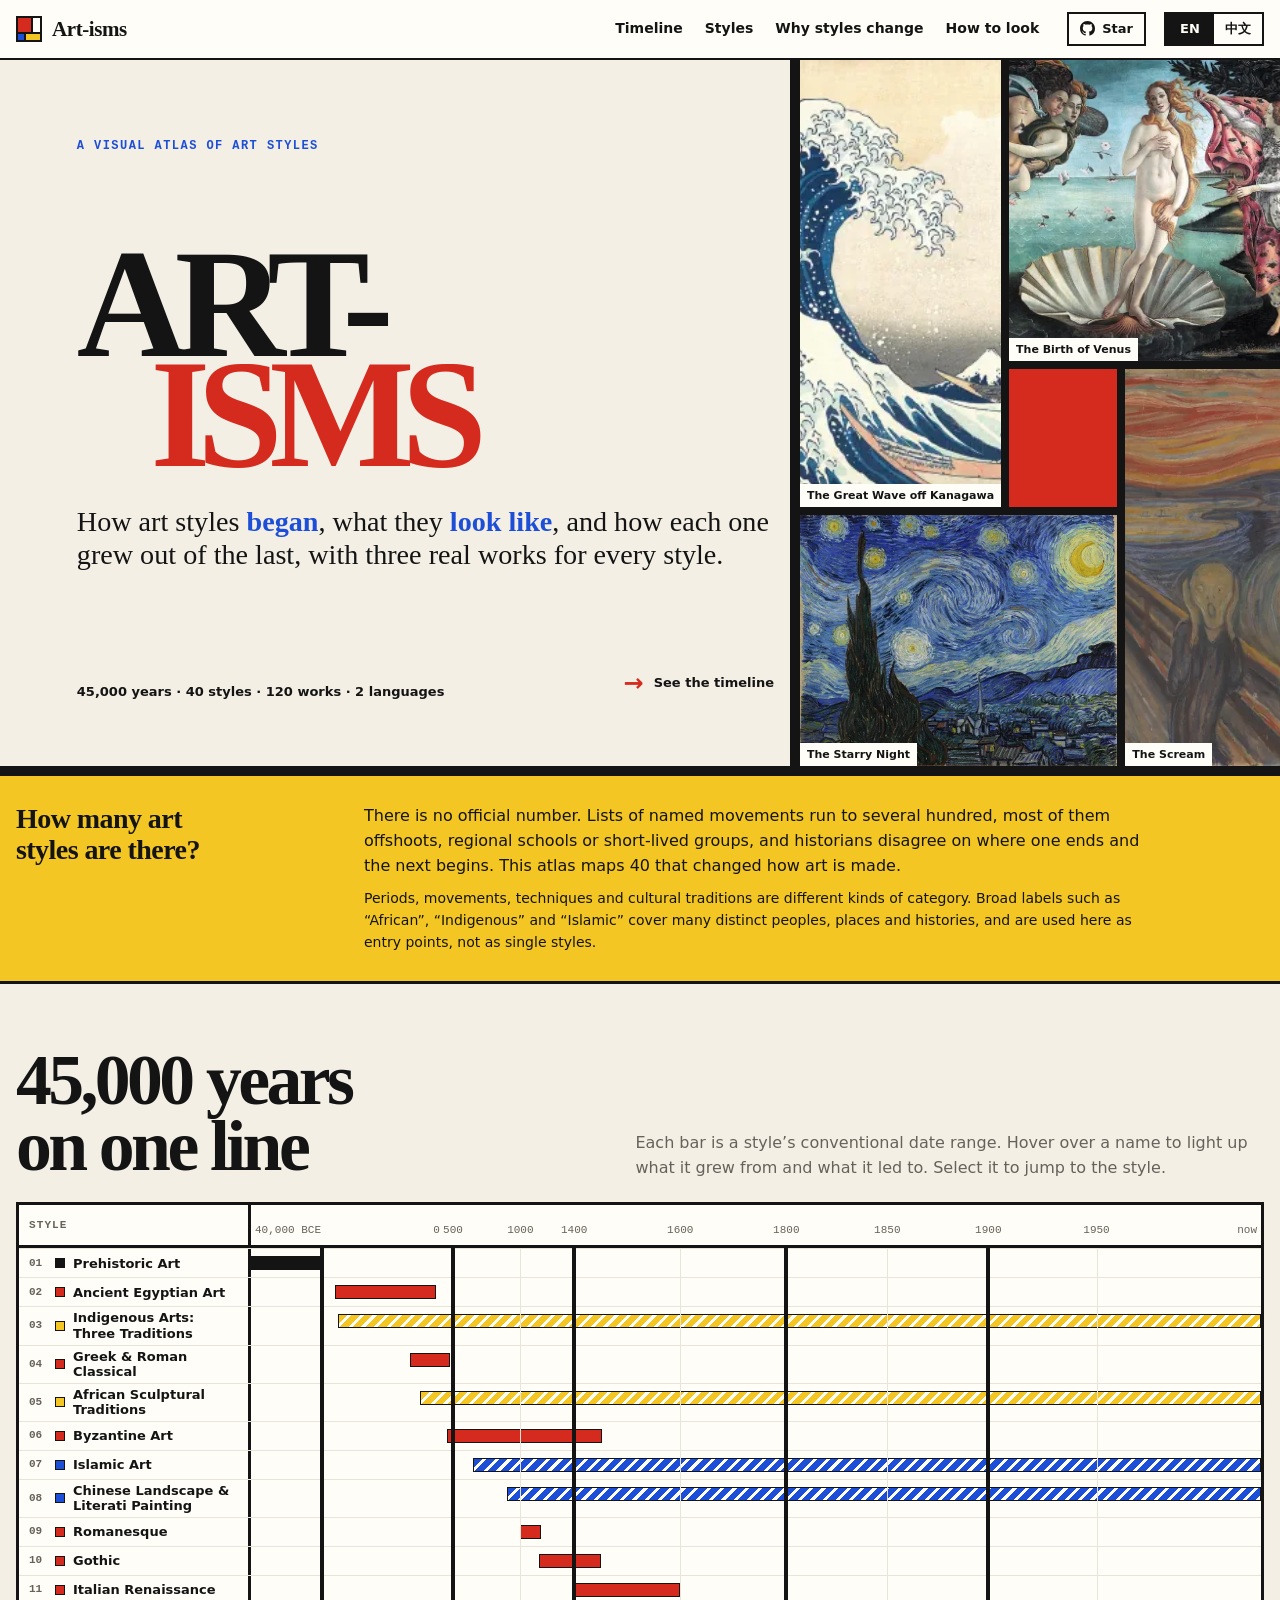
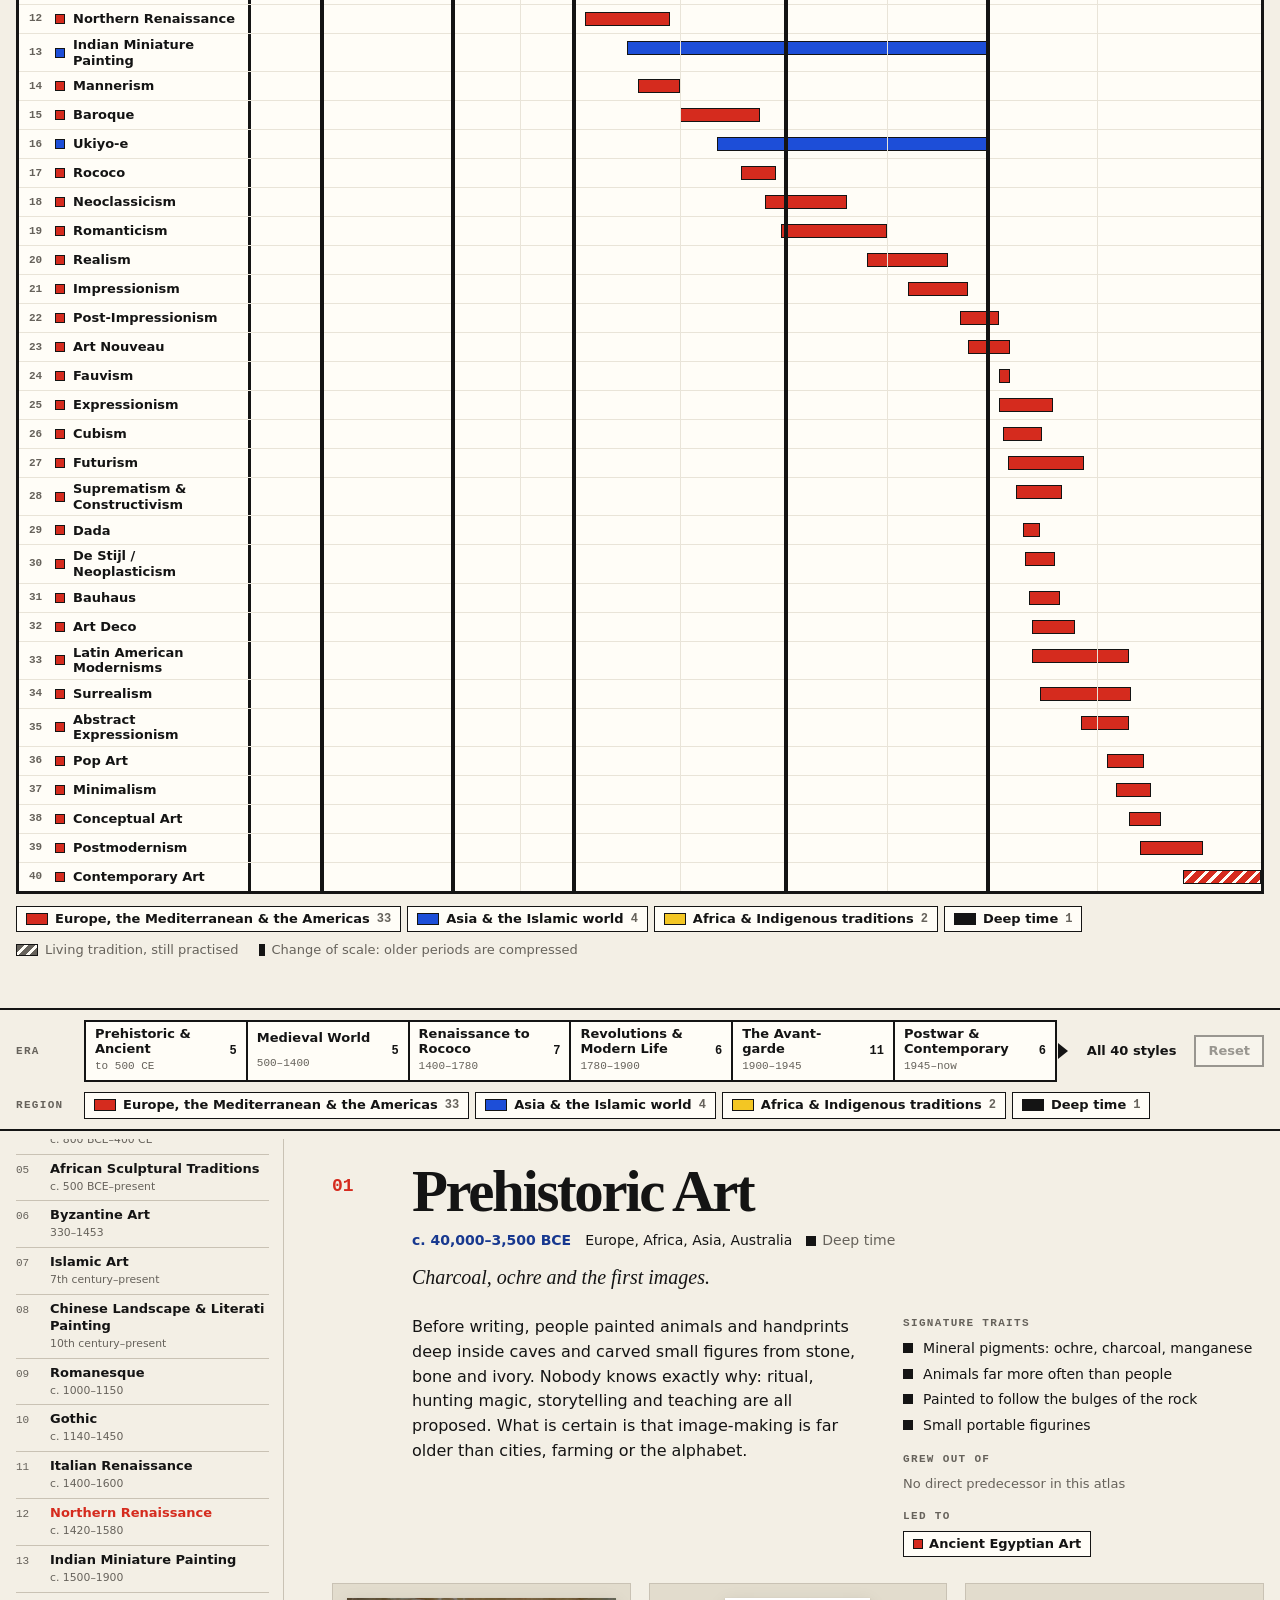
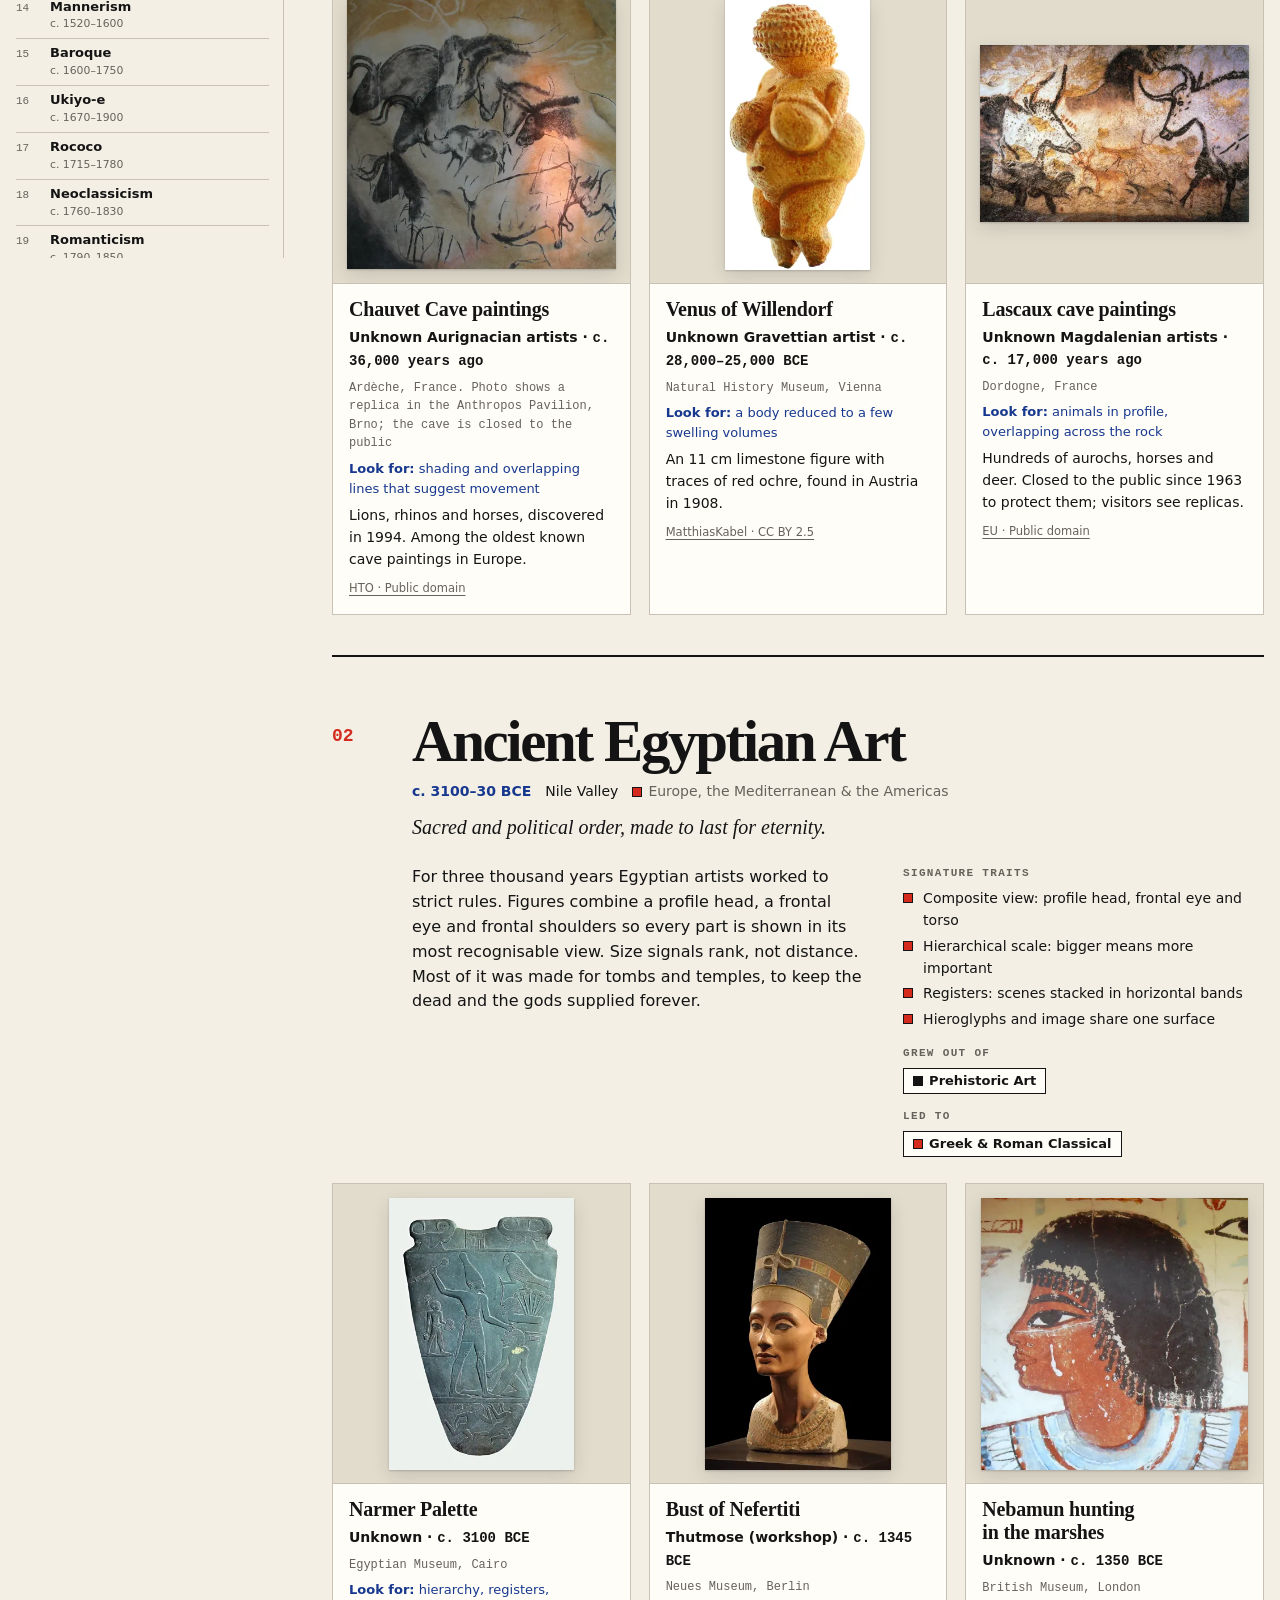
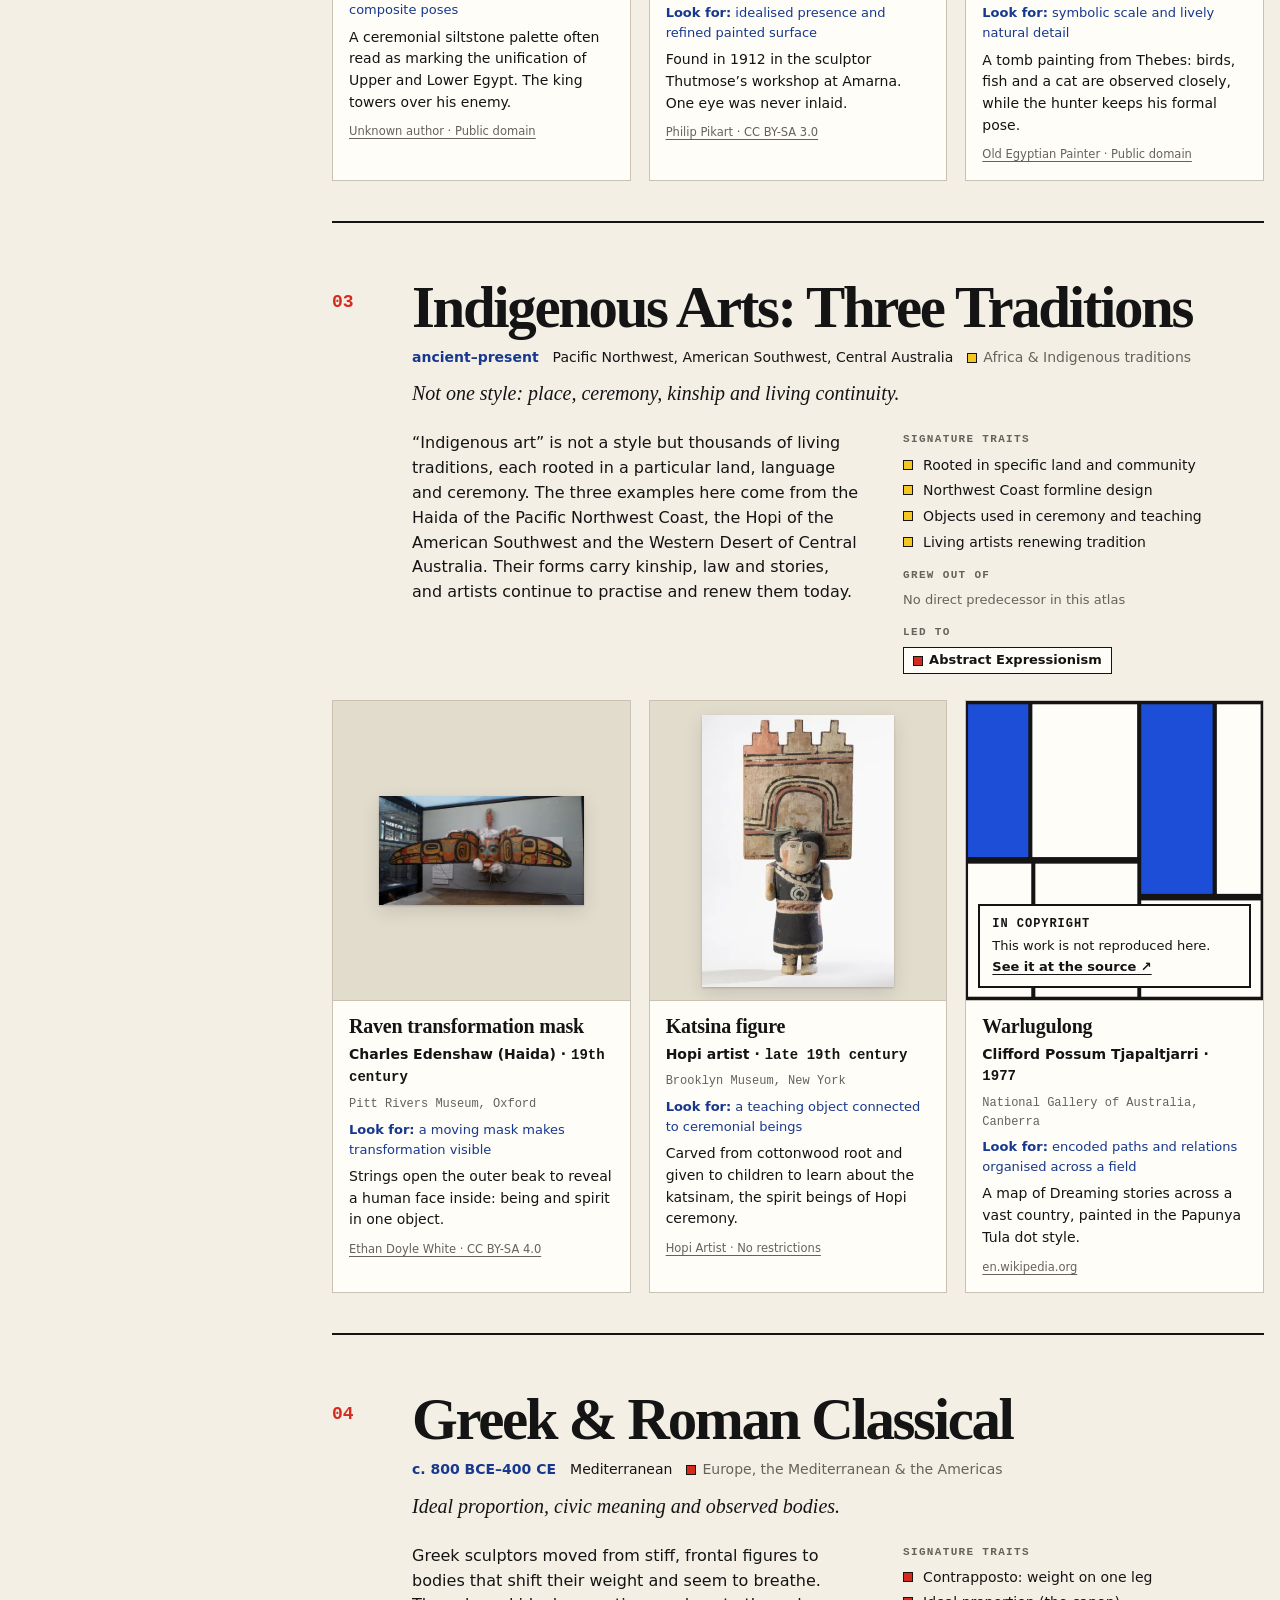
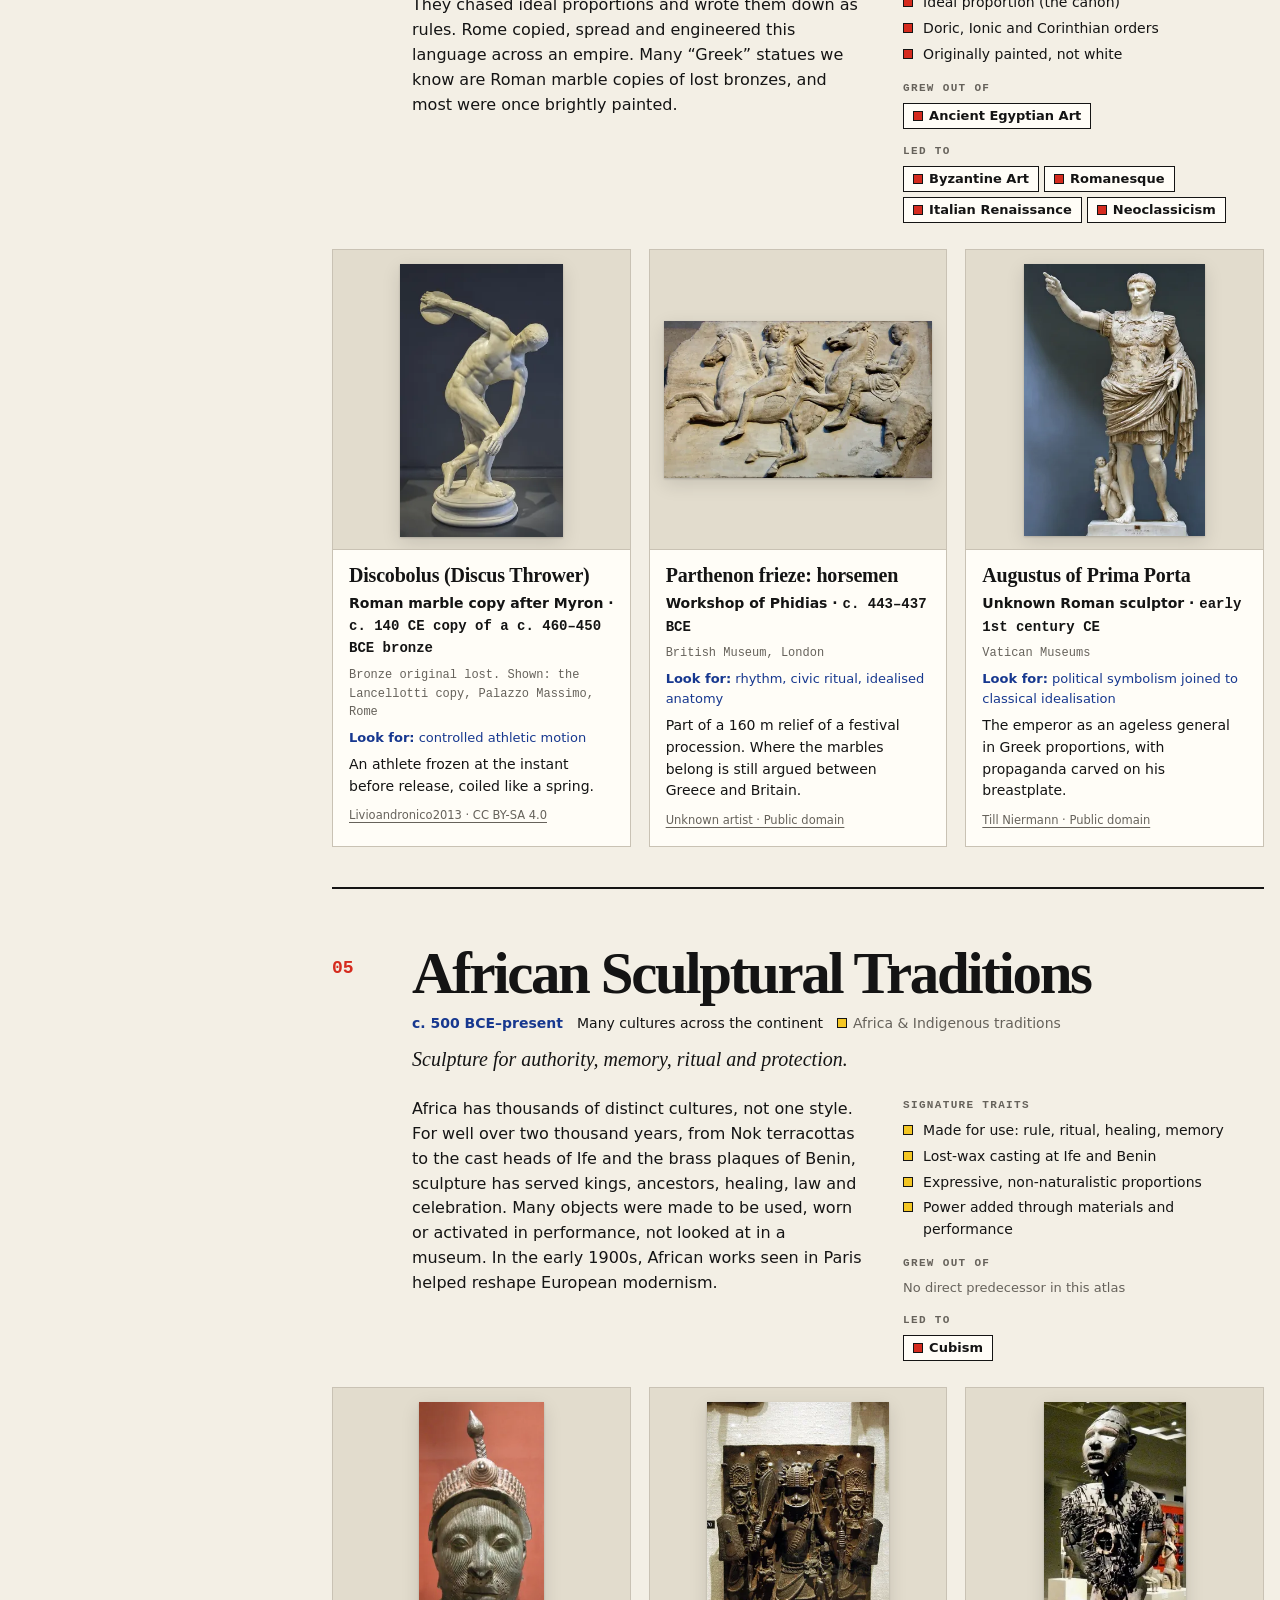
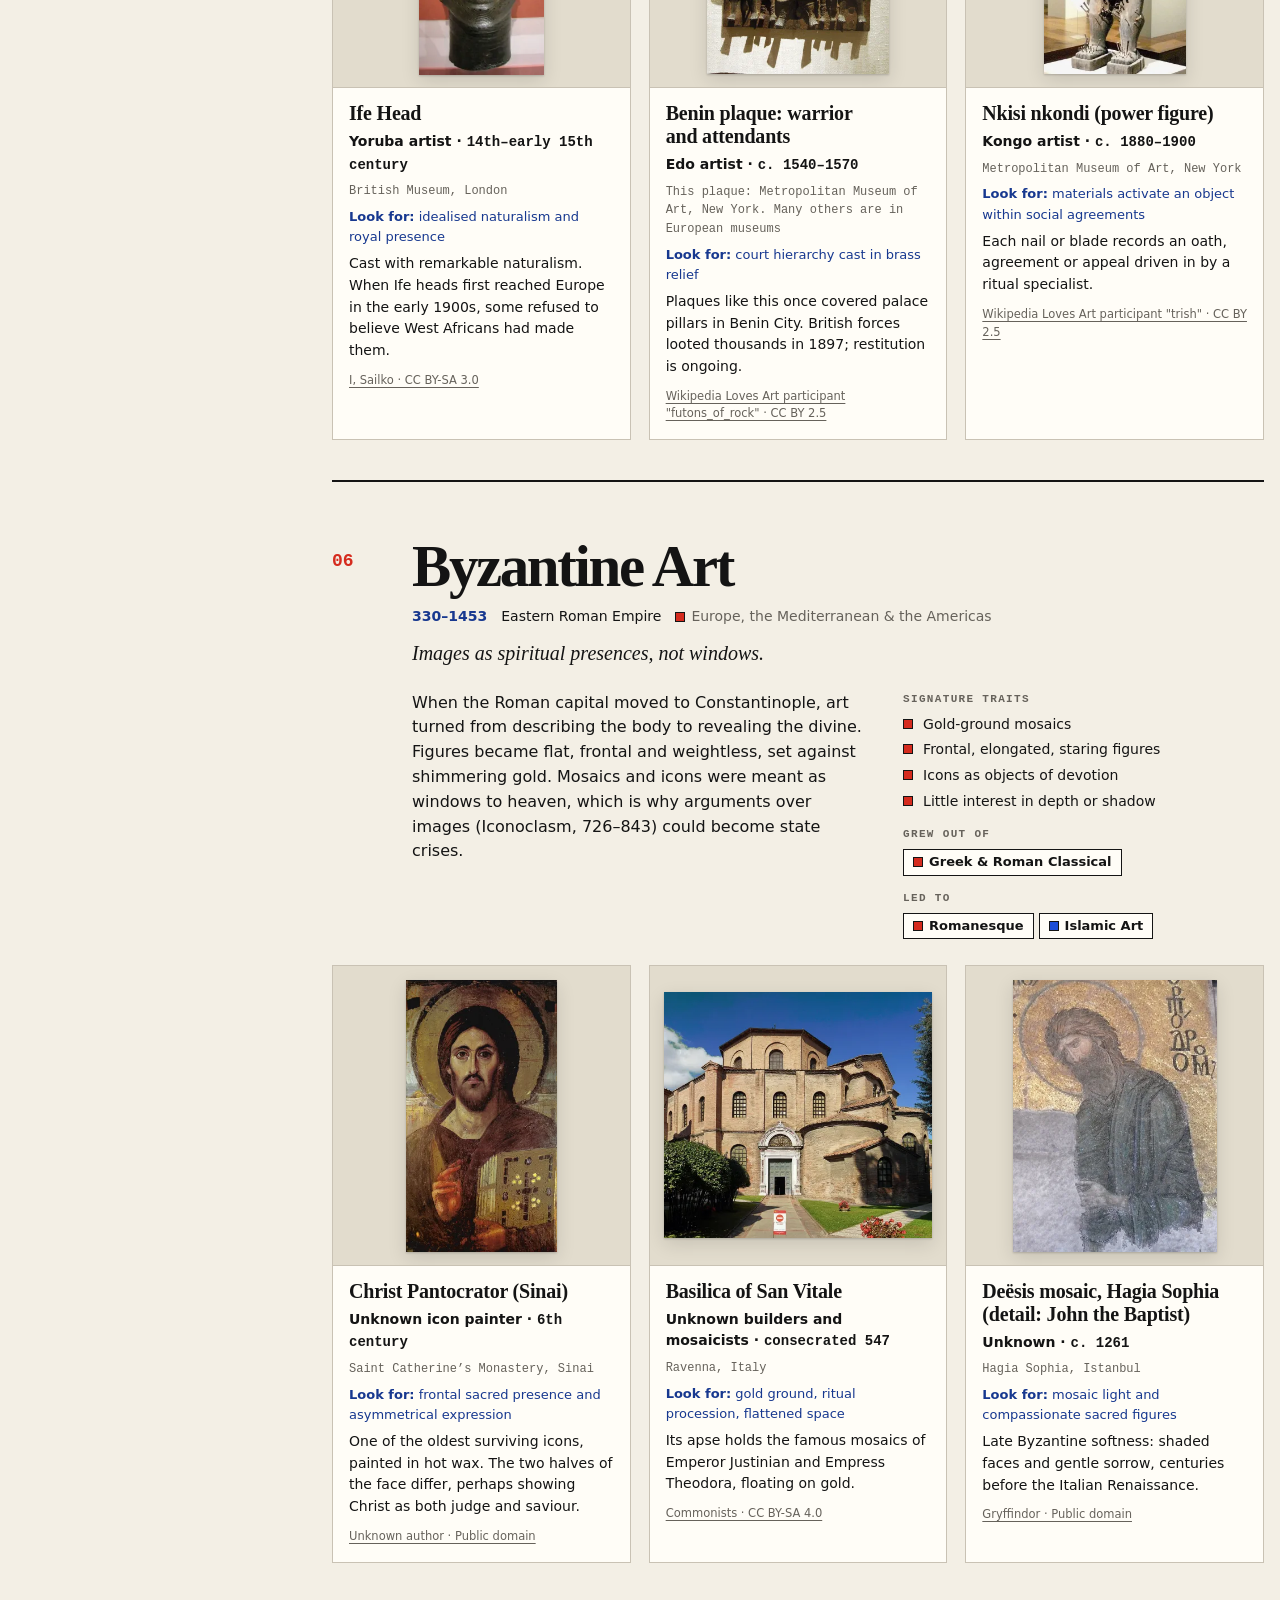
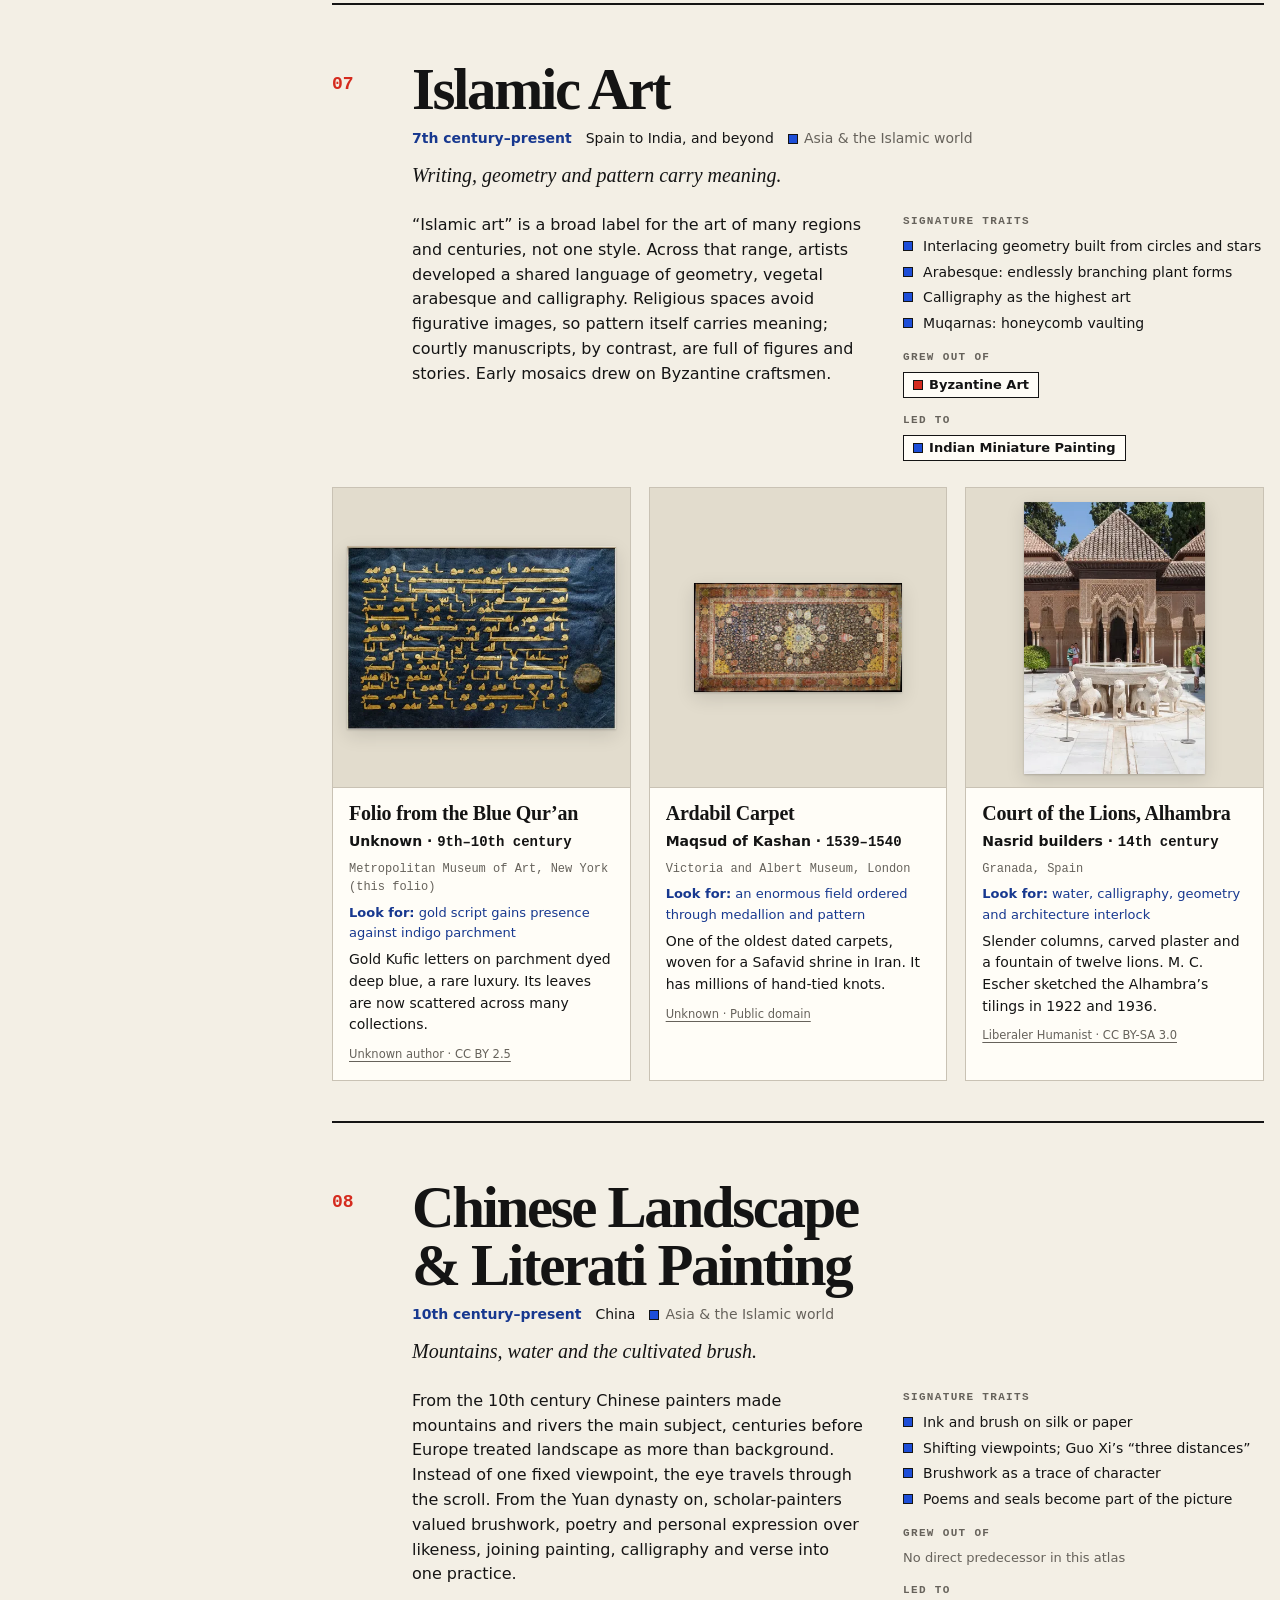
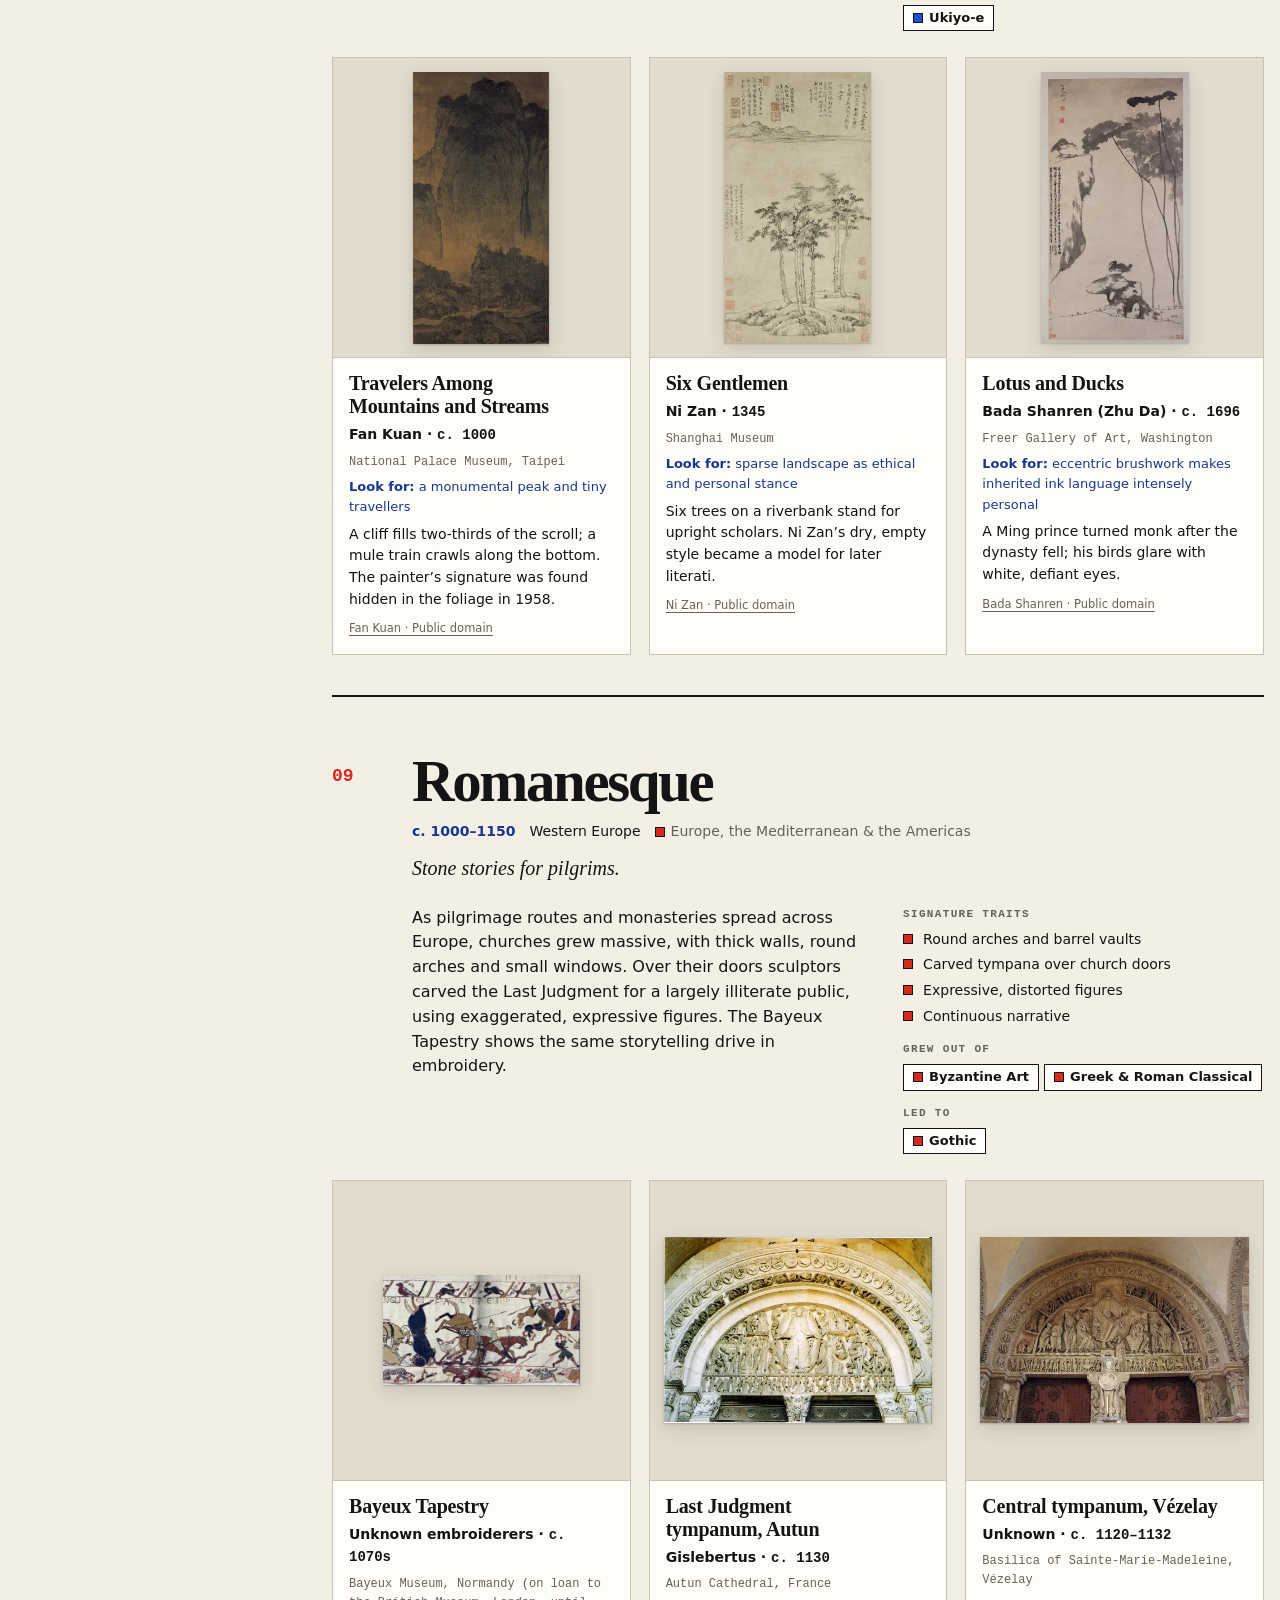
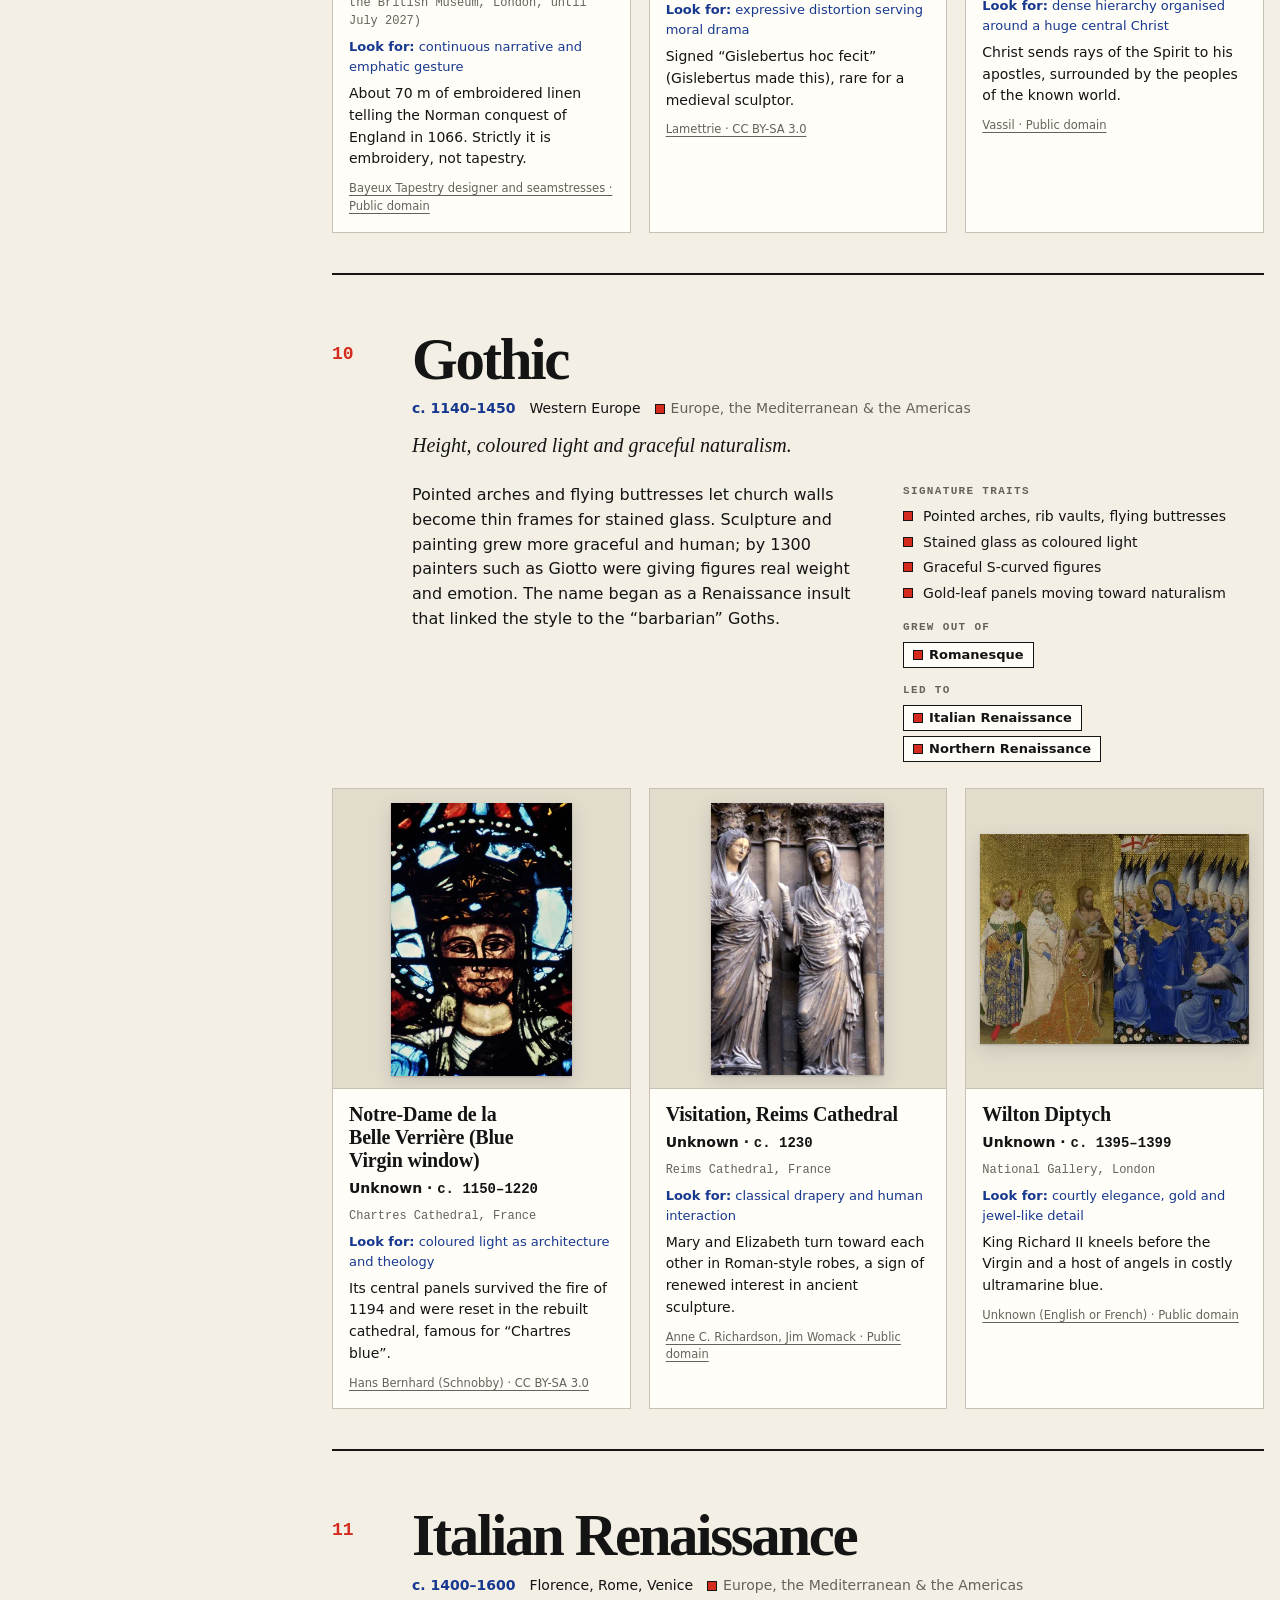
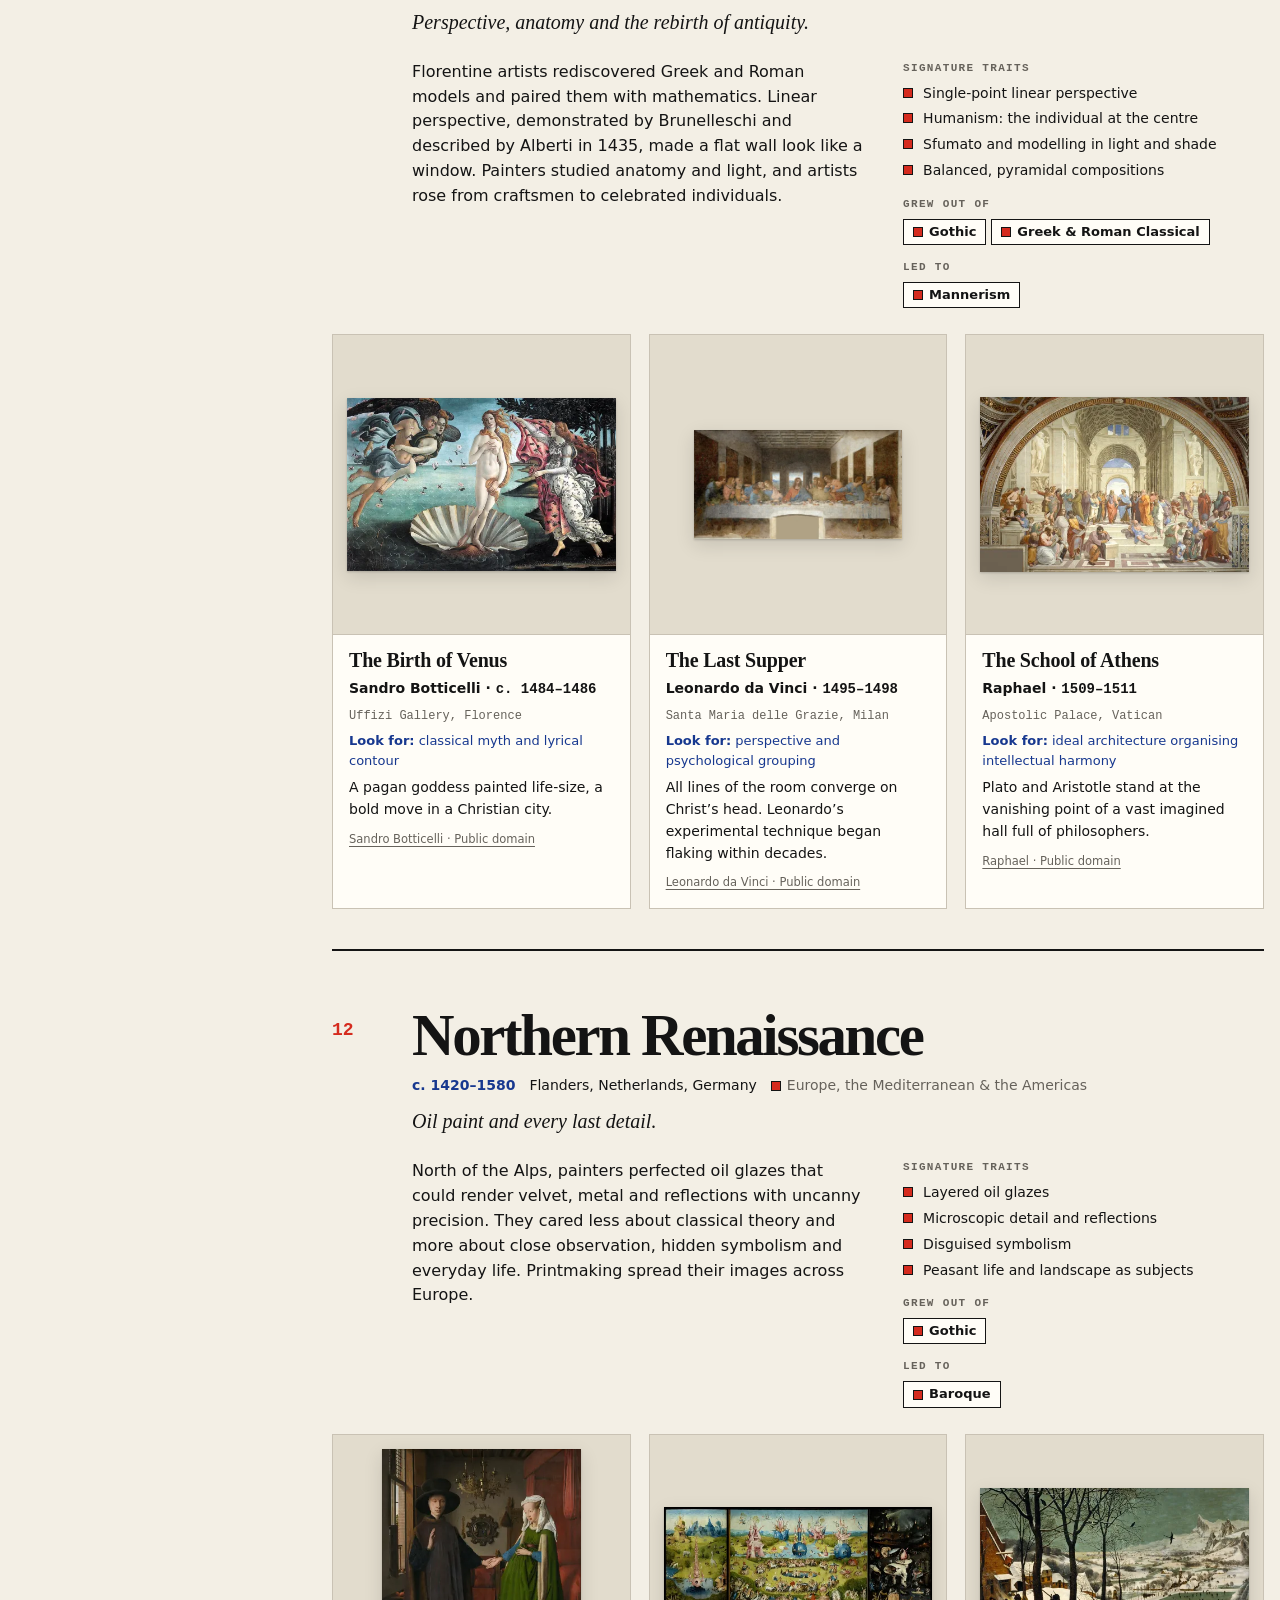
==== commit 6abcc836: "Make geekplux.com the primary domain, keeping .org as secondary The sites now answer on *.geekplux.c" ====
--- a/public/index.html
+++ b/public/index.html
@@ -7,16 +7,16 @@
 <meta name="description" content="A visual atlas of 40 art styles: a 45,000-year timeline, how each style grew from the last, and three real works for every style. In English and Chinese.">
 <meta name="theme-color" content="#fffdf7">
 <meta name="color-scheme" content="light">
-<link rel="canonical" href="https://artisms.geekplux.org/">
-<link rel="alternate" hreflang="en" href="https://artisms.geekplux.org/">
-<link rel="alternate" hreflang="zh-Hans" href="https://artisms.geekplux.org/?lang=zh">
-<link rel="alternate" hreflang="x-default" href="https://artisms.geekplux.org/">
+<link rel="canonical" href="https://artisms.geekplux.com/">
+<link rel="alternate" hreflang="en" href="https://artisms.geekplux.com/">
+<link rel="alternate" hreflang="zh-Hans" href="https://artisms.geekplux.com/?lang=zh">
+<link rel="alternate" hreflang="x-default" href="https://artisms.geekplux.com/">
 <meta property="og:type" content="website">
 <meta property="og:site_name" content="Art-isms">
 <meta property="og:title" content="Art-isms: a visual atlas of 40 art styles">
 <meta property="og:description" content="A 45,000-year timeline of 40 art styles, how each grew from the last, and three real works for every style. In English and Chinese.">
-<meta property="og:url" content="https://artisms.geekplux.org/">
-<meta property="og:image" content="https://artisms.geekplux.org/og.jpg">
+<meta property="og:url" content="https://artisms.geekplux.com/">
+<meta property="og:image" content="https://artisms.geekplux.com/og.jpg">
 <meta property="og:image:width" content="1200">
 <meta property="og:image:height" content="630">
 <meta property="og:image:alt" content="Art-isms wordmark beside The Great Wave, The Birth of Venus, The Starry Night and The Scream">
@@ -25,22 +25,22 @@
 <meta name="twitter:card" content="summary_large_image">
 <meta name="twitter:title" content="Art-isms: a visual atlas of 40 art styles">
 <meta name="twitter:description" content="A 45,000-year timeline of 40 art styles, how each grew from the last, and three real works for every style.">
-<meta name="twitter:image" content="https://artisms.geekplux.org/og.jpg">
+<meta name="twitter:image" content="https://artisms.geekplux.com/og.jpg">
 <link rel="icon" href="favicon.svg" type="image/svg+xml">
 <link rel="icon" href="favicon-48.png" type="image/png" sizes="48x48">
 <link rel="apple-touch-icon" href="apple-touch-icon.png">
 <!-- seo:jsonld -->
-<script type="application/ld+json">{"@context":"https://schema.org","@graph":[{"@type":"WebSite","@id":"https://artisms.geekplux.org/#website","url":"https://artisms.geekplux.org/","name":"Art-isms","alternateName":"艺术流派志","description":"A visual atlas of 40 art styles: a 45,000-year timeline, how each style grew from the last, and three real works for every style. In English and Chinese.","inLanguage":["en","zh-Hans"],"isAccessibleForFree":true,"about":[{"@type":"Thing","name":"Art history"},{"@type":"Thing","name":"Art movements"},{"@type":"Thing","name":"Timeline"}],"license":"https://creativecommons.org/licenses/by-sa/4.0/","creator":{"@type":"Person","name":"geekplux","url":"https://github.com/geekplux"},"codeRepository":"https://github.com/geekplux/artisms"},{"@type":"ItemList","@id":"https://artisms.geekplux.org/#styles","name":"Art styles","numberOfItems":40,"itemListElement":[{"@type":"ListItem","position":1,"name":"Prehistoric Art","url":"https://artisms.geekplux.org/#prehistoric"},{"@type":"ListItem","position":2,"name":"Ancient Egyptian Art","url":"https://artisms.geekplux.org/#egyptian"},{"@type":"ListItem","position":3,"name":"Indigenous Arts: Three Traditions","url":"https://artisms.geekplux.org/#indigenous"},{"@type":"ListItem","position":4,"name":"Greek & Roman Classical","url":"https://artisms.geekplux.org/#classical"},{"@type":"ListItem","position":5,"name":"African Sculptural Traditions","url":"https://artisms.geekplux.org/#african"},{"@type":"ListItem","position":6,"name":"Byzantine Art","url":"https://artisms.geekplux.org/#byzantine"},{"@type":"ListItem","position":7,"name":"Islamic Art","url":"https://artisms.geekplux.org/#islamic"},{"@type":"ListItem","position":8,"name":"Chinese Landscape & Literati Painting","url":"https://artisms.geekplux.org/#shanshui"},{"@type":"ListItem","position":9,"name":"Romanesque","url":"https://artisms.geekplux.org/#romanesque"},{"@type":"ListItem","position":10,"name":"Gothic","url":"https://artisms.geekplux.org/#gothic"},{"@type":"ListItem","position":11,"name":"Italian Renaissance","url":"https://artisms.geekplux.org/#renaissance"},{"@type":"ListItem","position":12,"name":"Northern Renaissance","url":"https://artisms.geekplux.org/#northern"},{"@type":"ListItem","position":13,"name":"Indian Miniature Painting","url":"https://artisms.geekplux.org/#indian"},{"@type":"ListItem","position":14,"name":"Mannerism","url":"https://artisms.geekplux.org/#mannerism"},{"@type":"ListItem","position":15,"name":"Baroque","url":"https://artisms.geekplux.org/#baroque"},{"@type":"ListItem","position":16,"name":"Ukiyo-e","url":"https://artisms.geekplux.org/#ukiyoe"},{"@type":"ListItem","position":17,"name":"Rococo","url":"https://artisms.geekplux.org/#rococo"},{"@type":"ListItem","position":18,"name":"Neoclassicism","url":"https://artisms.geekplux.org/#neoclassicism"},{"@type":"ListItem","position":19,"name":"Romanticism","url":"https://artisms.geekplux.org/#romanticism"},{"@type":"ListItem","position":20,"name":"Realism","url":"https://artisms.geekplux.org/#realism"},{"@type":"ListItem","position":21,"name":"Impressionism","url":"https://artisms.geekplux.org/#impressionism"},{"@type":"ListItem","position":22,"name":"Post-Impressionism","url":"https://artisms.geekplux.org/#postimpressionism"},{"@type":"ListItem","position":23,"name":"Art Nouveau","url":"https://artisms.geekplux.org/#artnouveau"},{"@type":"ListItem","position":24,"name":"Fauvism","url":"https://artisms.geekplux.org/#fauvism"},{"@type":"ListItem","position":25,"name":"Expressionism","url":"https://artisms.geekplux.org/#expressionism"},{"@type":"ListItem","position":26,"name":"Cubism","url":"https://artisms.geekplux.org/#cubism"},{"@type":"ListItem","position":27,"name":"Futurism","url":"https://artisms.geekplux.org/#futurism"},{"@type":"ListItem","position":28,"name":"Suprematism & Constructivism","url":"https://artisms.geekplux.org/#suprematism"},{"@type":"ListItem","position":29,"name":"Dada","url":"https://artisms.geekplux.org/#dada"},{"@type":"ListItem","position":30,"name":"De Stijl / Neoplasticism","url":"https://artisms.geekplux.org/#destijl"},{"@type":"ListItem","position":31,"name":"Bauhaus","url":"https://artisms.geekplux.org/#bauhaus"},{"@type":"ListItem","position":32,"name":"Art Deco","url":"https://artisms.geekplux.org/#artdeco"},{"@type":"ListItem","position":33,"name":"Latin American Modernisms","url":"https://artisms.geekplux.org/#latin"},{"@type":"ListItem","position":34,"name":"Surrealism","url":"https://artisms.geekplux.org/#surrealism"},{"@type":"ListItem","position":35,"name":"Abstract Expressionism","url":"https://artisms.geekplux.org/#abex"},{"@type":"ListItem","position":36,"name":"Pop Art","url":"https://artisms.geekplux.org/#pop"},{"@type":"ListItem","position":37,"name":"Minimalism","url":"https://artisms.geekplux.org/#minimalism"},{"@type":"ListItem","position":38,"name":"Conceptual Art","url":"https://artisms.geekplux.org/#conceptual"},{"@type":"ListItem","position":39,"name":"Postmodernism","url":"https://artisms.geekplux.org/#postmodernism"},{"@type":"ListItem","position":40,"name":"Contemporary Art","url":"https://artisms.geekplux.org/#contemporary"}]}]}</script>
+<script type="application/ld+json">{"@context":"https://schema.org","@graph":[{"@type":"WebSite","@id":"https://artisms.geekplux.com/#website","url":"https://artisms.geekplux.com/","name":"Art-isms","alternateName":"艺术流派志","description":"A visual atlas of 40 art styles: a 45,000-year timeline, how each style grew from the last, and three real works for every style. In English and Chinese.","inLanguage":["en","zh-Hans"],"isAccessibleForFree":true,"about":[{"@type":"Thing","name":"Art history"},{"@type":"Thing","name":"Art movements"},{"@type":"Thing","name":"Timeline"}],"license":"https://creativecommons.org/licenses/by-sa/4.0/","creator":{"@type":"Person","name":"geekplux","url":"https://github.com/geekplux"},"codeRepository":"https://github.com/geekplux/artisms"},{"@type":"ItemList","@id":"https://artisms.geekplux.com/#styles","name":"Art styles","numberOfItems":40,"itemListElement":[{"@type":"ListItem","position":1,"name":"Prehistoric Art","url":"https://artisms.geekplux.com/#prehistoric"},{"@type":"ListItem","position":2,"name":"Ancient Egyptian Art","url":"https://artisms.geekplux.com/#egyptian"},{"@type":"ListItem","position":3,"name":"Indigenous Arts: Three Traditions","url":"https://artisms.geekplux.com/#indigenous"},{"@type":"ListItem","position":4,"name":"Greek & Roman Classical","url":"https://artisms.geekplux.com/#classical"},{"@type":"ListItem","position":5,"name":"African Sculptural Traditions","url":"https://artisms.geekplux.com/#african"},{"@type":"ListItem","position":6,"name":"Byzantine Art","url":"https://artisms.geekplux.com/#byzantine"},{"@type":"ListItem","position":7,"name":"Islamic Art","url":"https://artisms.geekplux.com/#islamic"},{"@type":"ListItem","position":8,"name":"Chinese Landscape & Literati Painting","url":"https://artisms.geekplux.com/#shanshui"},{"@type":"ListItem","position":9,"name":"Romanesque","url":"https://artisms.geekplux.com/#romanesque"},{"@type":"ListItem","position":10,"name":"Gothic","url":"https://artisms.geekplux.com/#gothic"},{"@type":"ListItem","position":11,"name":"Italian Renaissance","url":"https://artisms.geekplux.com/#renaissance"},{"@type":"ListItem","position":12,"name":"Northern Renaissance","url":"https://artisms.geekplux.com/#northern"},{"@type":"ListItem","position":13,"name":"Indian Miniature Painting","url":"https://artisms.geekplux.com/#indian"},{"@type":"ListItem","position":14,"name":"Mannerism","url":"https://artisms.geekplux.com/#mannerism"},{"@type":"ListItem","position":15,"name":"Baroque","url":"https://artisms.geekplux.com/#baroque"},{"@type":"ListItem","position":16,"name":"Ukiyo-e","url":"https://artisms.geekplux.com/#ukiyoe"},{"@type":"ListItem","position":17,"name":"Rococo","url":"https://artisms.geekplux.com/#rococo"},{"@type":"ListItem","position":18,"name":"Neoclassicism","url":"https://artisms.geekplux.com/#neoclassicism"},{"@type":"ListItem","position":19,"name":"Romanticism","url":"https://artisms.geekplux.com/#romanticism"},{"@type":"ListItem","position":20,"name":"Realism","url":"https://artisms.geekplux.com/#realism"},{"@type":"ListItem","position":21,"name":"Impressionism","url":"https://artisms.geekplux.com/#impressionism"},{"@type":"ListItem","position":22,"name":"Post-Impressionism","url":"https://artisms.geekplux.com/#postimpressionism"},{"@type":"ListItem","position":23,"name":"Art Nouveau","url":"https://artisms.geekplux.com/#artnouveau"},{"@type":"ListItem","position":24,"name":"Fauvism","url":"https://artisms.geekplux.com/#fauvism"},{"@type":"ListItem","position":25,"name":"Expressionism","url":"https://artisms.geekplux.com/#expressionism"},{"@type":"ListItem","position":26,"name":"Cubism","url":"https://artisms.geekplux.com/#cubism"},{"@type":"ListItem","position":27,"name":"Futurism","url":"https://artisms.geekplux.com/#futurism"},{"@type":"ListItem","position":28,"name":"Suprematism & Constructivism","url":"https://artisms.geekplux.com/#suprematism"},{"@type":"ListItem","position":29,"name":"Dada","url":"https://artisms.geekplux.com/#dada"},{"@type":"ListItem","position":30,"name":"De Stijl / Neoplasticism","url":"https://artisms.geekplux.com/#destijl"},{"@type":"ListItem","position":31,"name":"Bauhaus","url":"https://artisms.geekplux.com/#bauhaus"},{"@type":"ListItem","position":32,"name":"Art Deco","url":"https://artisms.geekplux.com/#artdeco"},{"@type":"ListItem","position":33,"name":"Latin American Modernisms","url":"https://artisms.geekplux.com/#latin"},{"@type":"ListItem","position":34,"name":"Surrealism","url":"https://artisms.geekplux.com/#surrealism"},{"@type":"ListItem","position":35,"name":"Abstract Expressionism","url":"https://artisms.geekplux.com/#abex"},{"@type":"ListItem","position":36,"name":"Pop Art","url":"https://artisms.geekplux.com/#pop"},{"@type":"ListItem","position":37,"name":"Minimalism","url":"https://artisms.geekplux.com/#minimalism"},{"@type":"ListItem","position":38,"name":"Conceptual Art","url":"https://artisms.geekplux.com/#conceptual"},{"@type":"ListItem","position":39,"name":"Postmodernism","url":"https://artisms.geekplux.com/#postmodernism"},{"@type":"ListItem","position":40,"name":"Contemporary Art","url":"https://artisms.geekplux.com/#contemporary"}]}]}</script>
 <!-- /seo:jsonld -->
 <script>
-/* Google Analytics 4 with Consent Mode v2, on the production domain only. Until the visitor accepts in
+/* Google Analytics 4 with Consent Mode v2, on the production domains only (.com, and .org until it redirects). Until the visitor accepts in
    the consent bar (assets/app.js), analytics_storage stays "denied": GA sends cookieless pings, no IDs.
-   Cookies are host-only (cookie_domain "none": no Domain attribute, not even .artisms.geekplux.org), so
-   sibling sites on geekplux.org neither share a client id nor touch each other's cookies. The page_view is sent by app.js after rendering, once the title and
+   Cookies are host-only (cookie_domain "none": no Domain attribute, not even .artisms.geekplux.com), so
+   sibling sites on geekplux.com and geekplux.org neither share a client id nor touch each other's cookies. The page_view is sent by app.js after rendering, once the title and
    language are final, so the automatic one is off. */
 (function () {
   var GA_ID = "G-V8MD23KS3G";
-  if (location.hostname !== "artisms.geekplux.org") return;
+  if (!/^artisms\.geekplux\.(com|org)$/.test(location.hostname)) return;
   var choice = null;
   try { choice = localStorage.getItem("art-isms-consent"); } catch (e) { /* storage blocked */ }
   window.dataLayer = window.dataLayer || [];
@@ -408,8 +408,8 @@
       <p class="micro" data-i18n="sistersT">Three atlases, one grid</p>
       <div class="sisters-row">
       <span class="sister here" aria-current="page"><svg viewBox="0 0 26 26" aria-hidden="true"><rect width="26" height="26" fill="#141414"/><rect x="2" y="2" width="13" height="14" fill="#d52b1e"/><rect x="17" y="2" width="7" height="14" fill="#fffdf7"/><rect x="2" y="18" width="6" height="6" fill="#1d4ed8"/><rect x="10" y="18" width="14" height="6" fill="#f3c623"/></svg><b data-i18n="sArtisms">Art-isms</b><span data-i18n="sArtismsD">40 art styles across 45,000 years</span></span>
-      <a class="sister" href="https://worldlines.geekplux.org/" data-sister="worldlines"><svg viewBox="0 0 26 26" aria-hidden="true"><rect width="26" height="26" fill="#141414"/><rect x="2" y="2" width="22" height="5" fill="#d52b1e"/><rect x="2" y="9" width="8" height="6" fill="#fffdf7"/><rect x="12" y="9" width="12" height="6" fill="#1d4ed8"/><rect x="2" y="17" width="15" height="7" fill="#f3c623"/><rect x="19" y="17" width="5" height="7" fill="#fffdf7"/></svg><b data-i18n="sWorldlines">Worldlines</b><span data-i18n="sWorldlinesD">26 countries and 8 regions across 15,000 years</span></a>
-      <a class="sister" href="https://dialectica.geekplux.org/" data-sister="dialectica"><svg viewBox="0 0 26 26" aria-hidden="true"><rect width="26" height="26" fill="#141414"/><rect x="2" y="2" width="10" height="13" fill="#d52b1e"/><rect x="14" y="2" width="10" height="6" fill="#fffdf7"/><rect x="14" y="10" width="10" height="14" fill="#1d4ed8"/><rect x="2" y="17" width="10" height="7" fill="#f3c623"/></svg><b data-i18n="sDialectica">Dialectica</b><span data-i18n="sDialecticaD">72 schools and 204 thinkers across 8 traditions</span></a>
+      <a class="sister" href="https://worldlines.geekplux.com/" data-sister="worldlines"><svg viewBox="0 0 26 26" aria-hidden="true"><rect width="26" height="26" fill="#141414"/><rect x="2" y="2" width="22" height="5" fill="#d52b1e"/><rect x="2" y="9" width="8" height="6" fill="#fffdf7"/><rect x="12" y="9" width="12" height="6" fill="#1d4ed8"/><rect x="2" y="17" width="15" height="7" fill="#f3c623"/><rect x="19" y="17" width="5" height="7" fill="#fffdf7"/></svg><b data-i18n="sWorldlines">Worldlines</b><span data-i18n="sWorldlinesD">26 countries and 8 regions across 15,000 years</span></a>
+      <a class="sister" href="https://dialectica.geekplux.com/" data-sister="dialectica"><svg viewBox="0 0 26 26" aria-hidden="true"><rect width="26" height="26" fill="#141414"/><rect x="2" y="2" width="10" height="13" fill="#d52b1e"/><rect x="14" y="2" width="10" height="6" fill="#fffdf7"/><rect x="14" y="10" width="10" height="14" fill="#1d4ed8"/><rect x="2" y="17" width="10" height="7" fill="#f3c623"/></svg><b data-i18n="sDialectica">Dialectica</b><span data-i18n="sDialecticaD">72 schools and 204 thinkers across 8 traditions</span></a>
       </div>
     </div>
   </nav>
@@ -425,7 +425,7 @@
     </div>
     <div>
       <h3 data-i18n="footProjTitle">The project</h3>
-      <p data-i18n-html="footProj">A static site with no build step: HTML, CSS and plain JavaScript, with all content in one bilingual data file. A sibling of <a href="https://worldlines.geekplux.org/">Worldlines</a> and <a href="https://dialectica.geekplux.org/">Dialectica</a>. Corrections are welcome on <a href="https://github.com/geekplux/artisms">GitHub</a>.</p>
+      <p data-i18n-html="footProj">A static site with no build step: HTML, CSS and plain JavaScript, with all content in one bilingual data file. A sibling of <a href="https://worldlines.geekplux.com/">Worldlines</a> and <a href="https://dialectica.geekplux.com/">Dialectica</a>. Corrections are welcome on <a href="https://github.com/geekplux/artisms">GitHub</a>.</p>
       <p><button type="button" class="linkish" id="consent-open" data-i18n="cookieSettings" hidden>Cookie settings</button></p>
     </div>
   </div>
@@ -445,6 +445,6 @@
 </dialog>
 
 <script src="data/movements.js"></script>
-<script src="assets/app.js?v=39d0121657"></script>
+<script src="assets/app.js?v=de078fc932"></script>
 </body>
 </html>
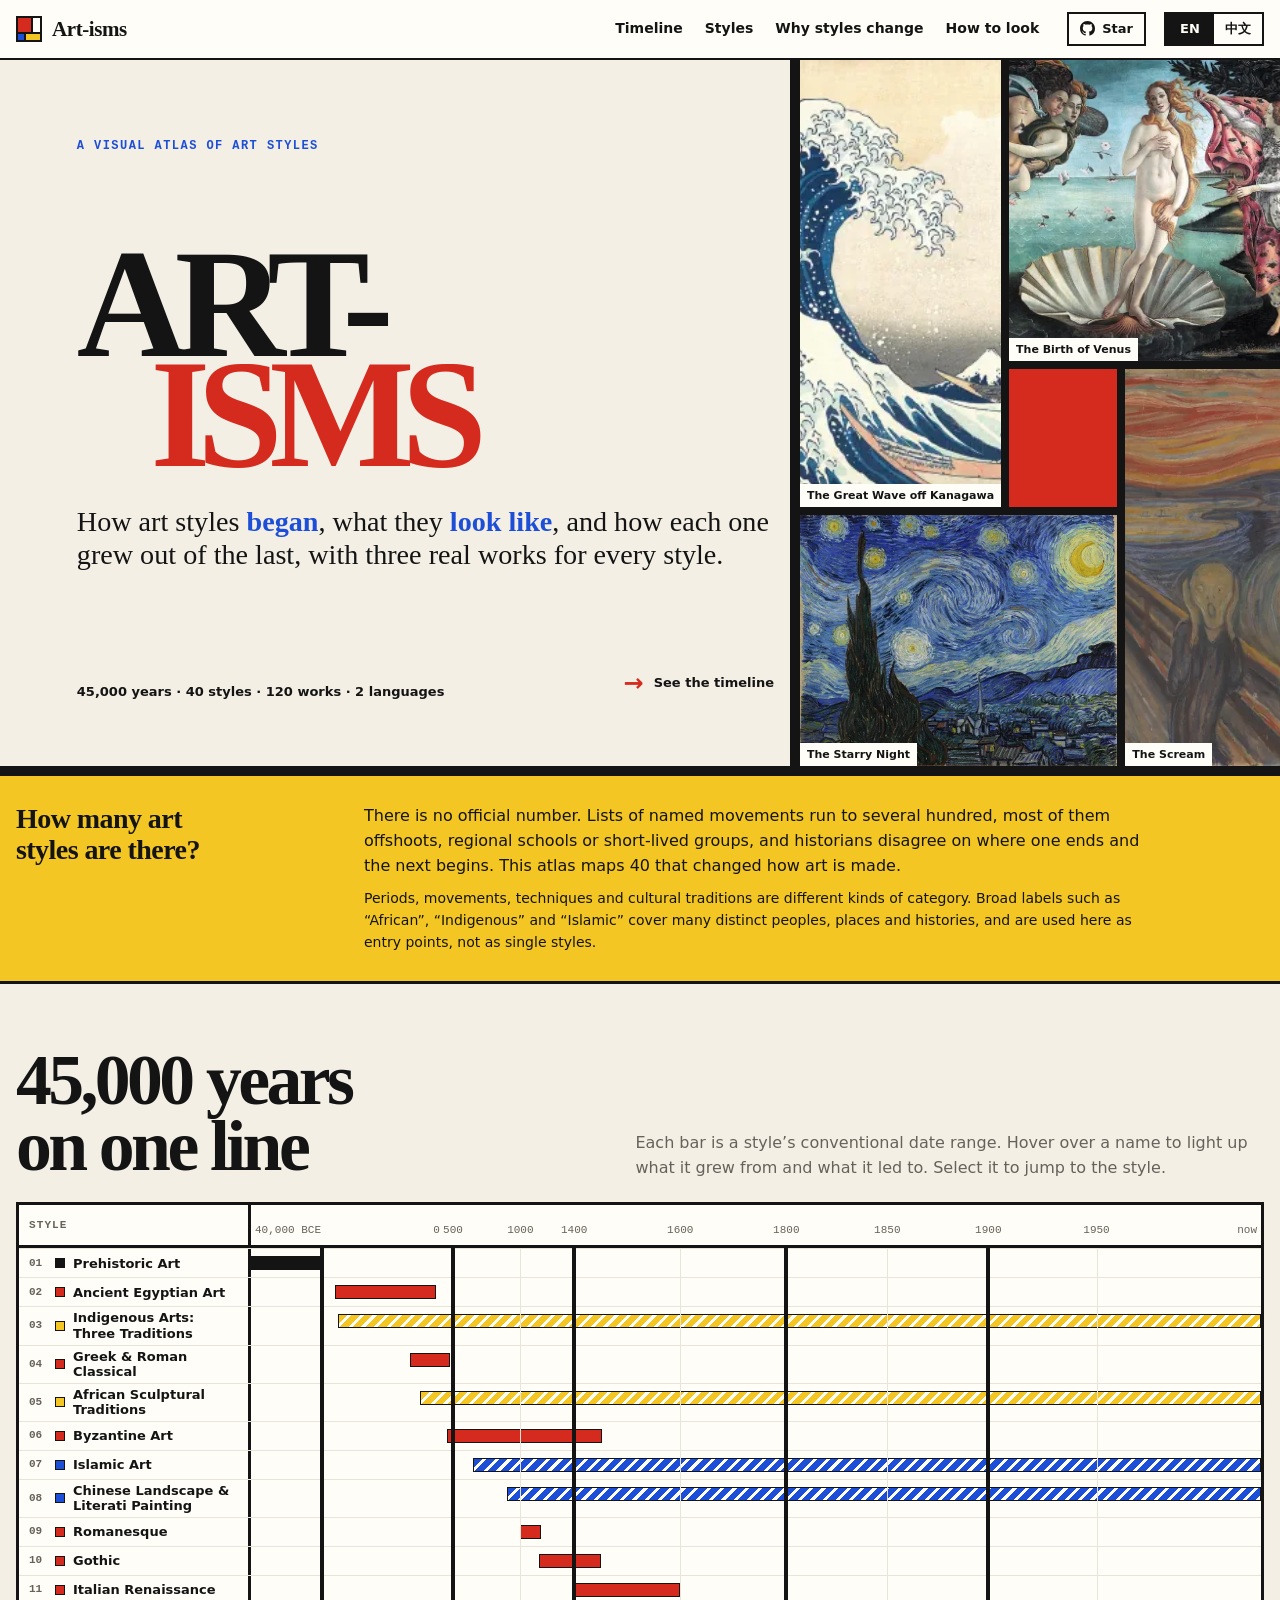
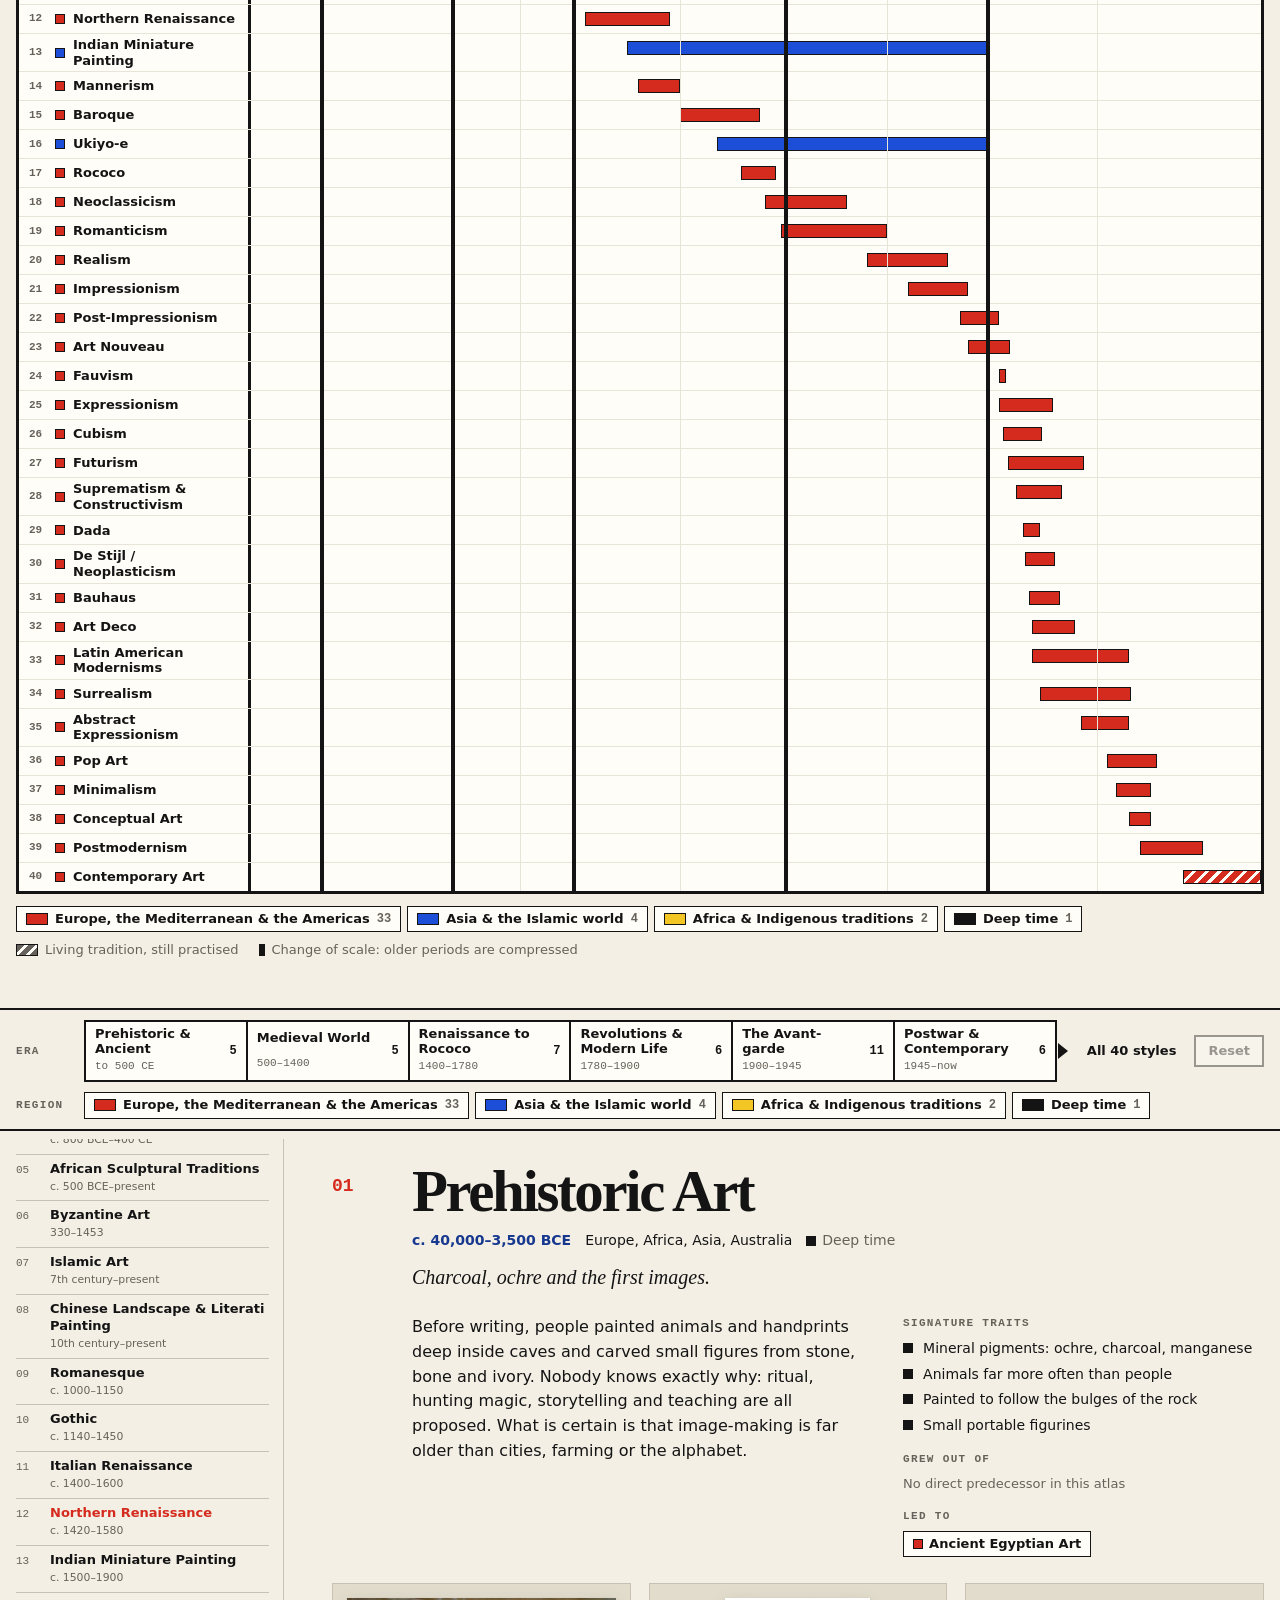
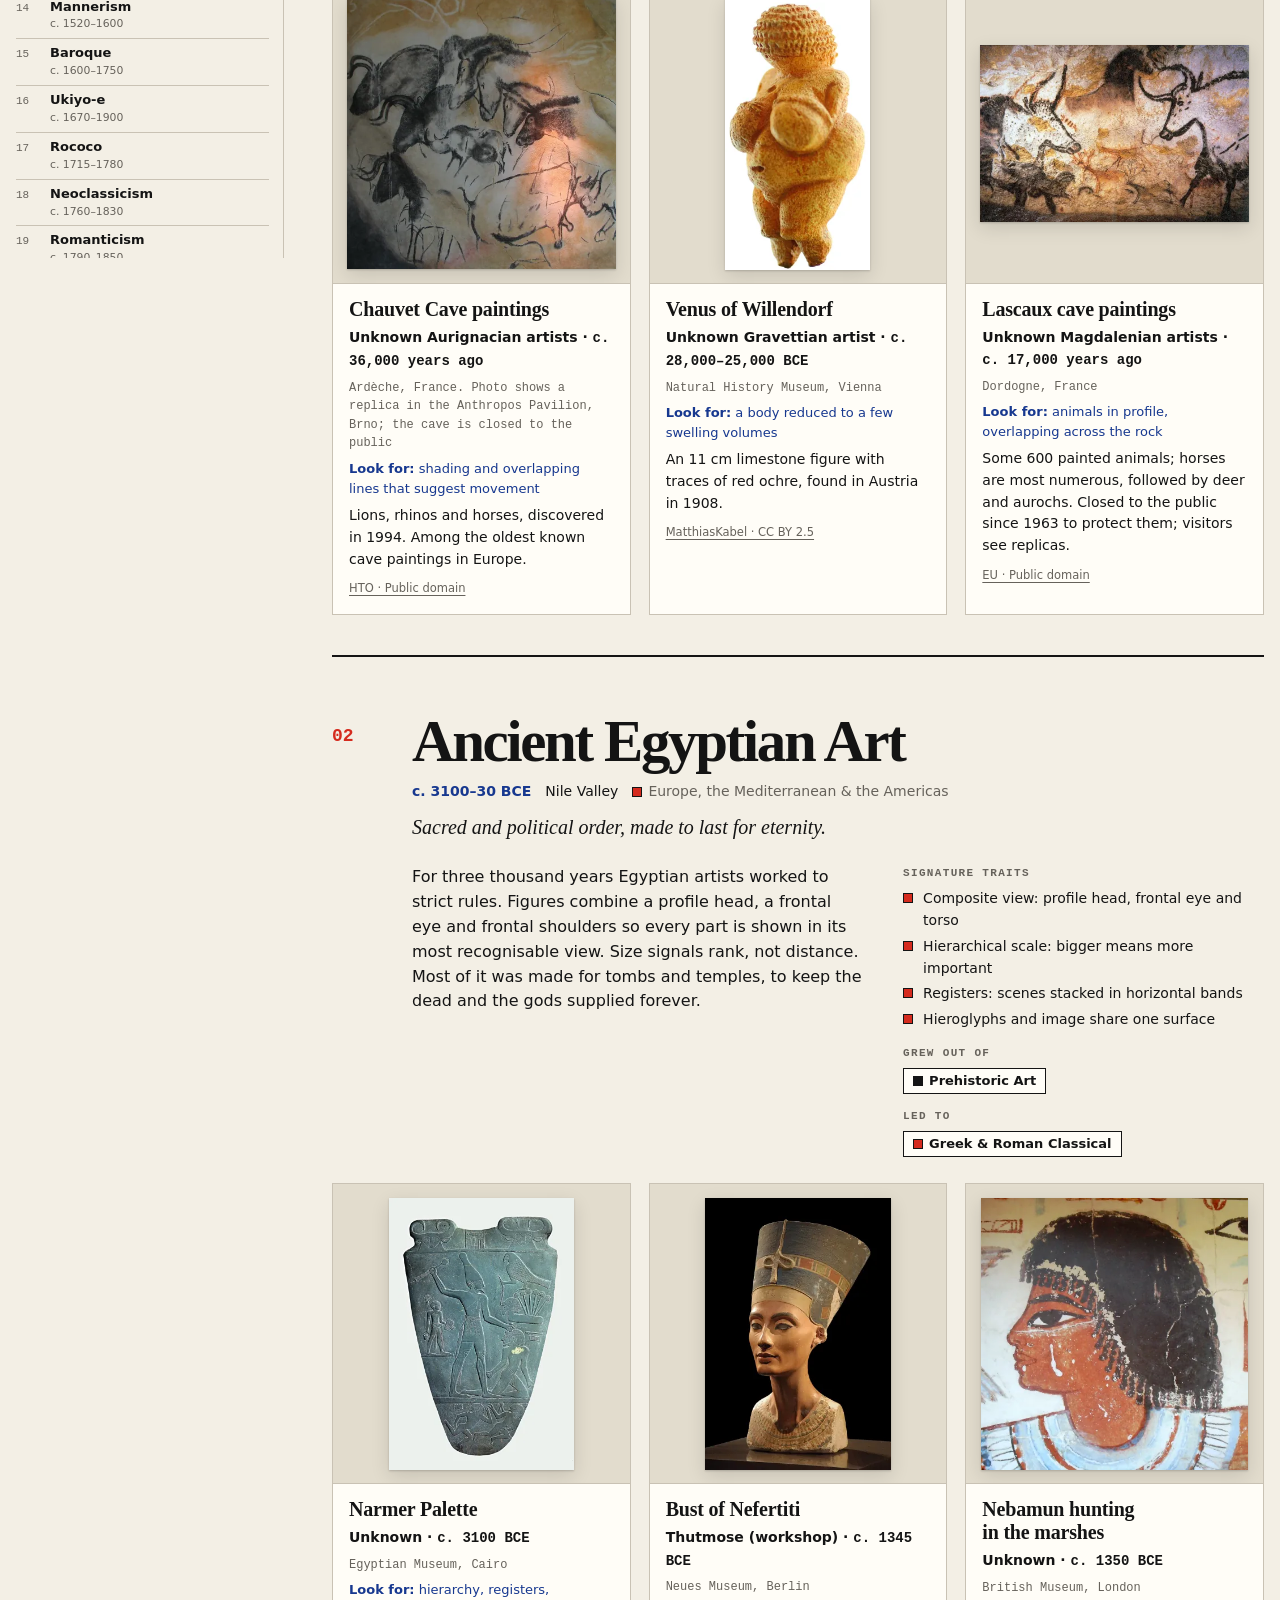
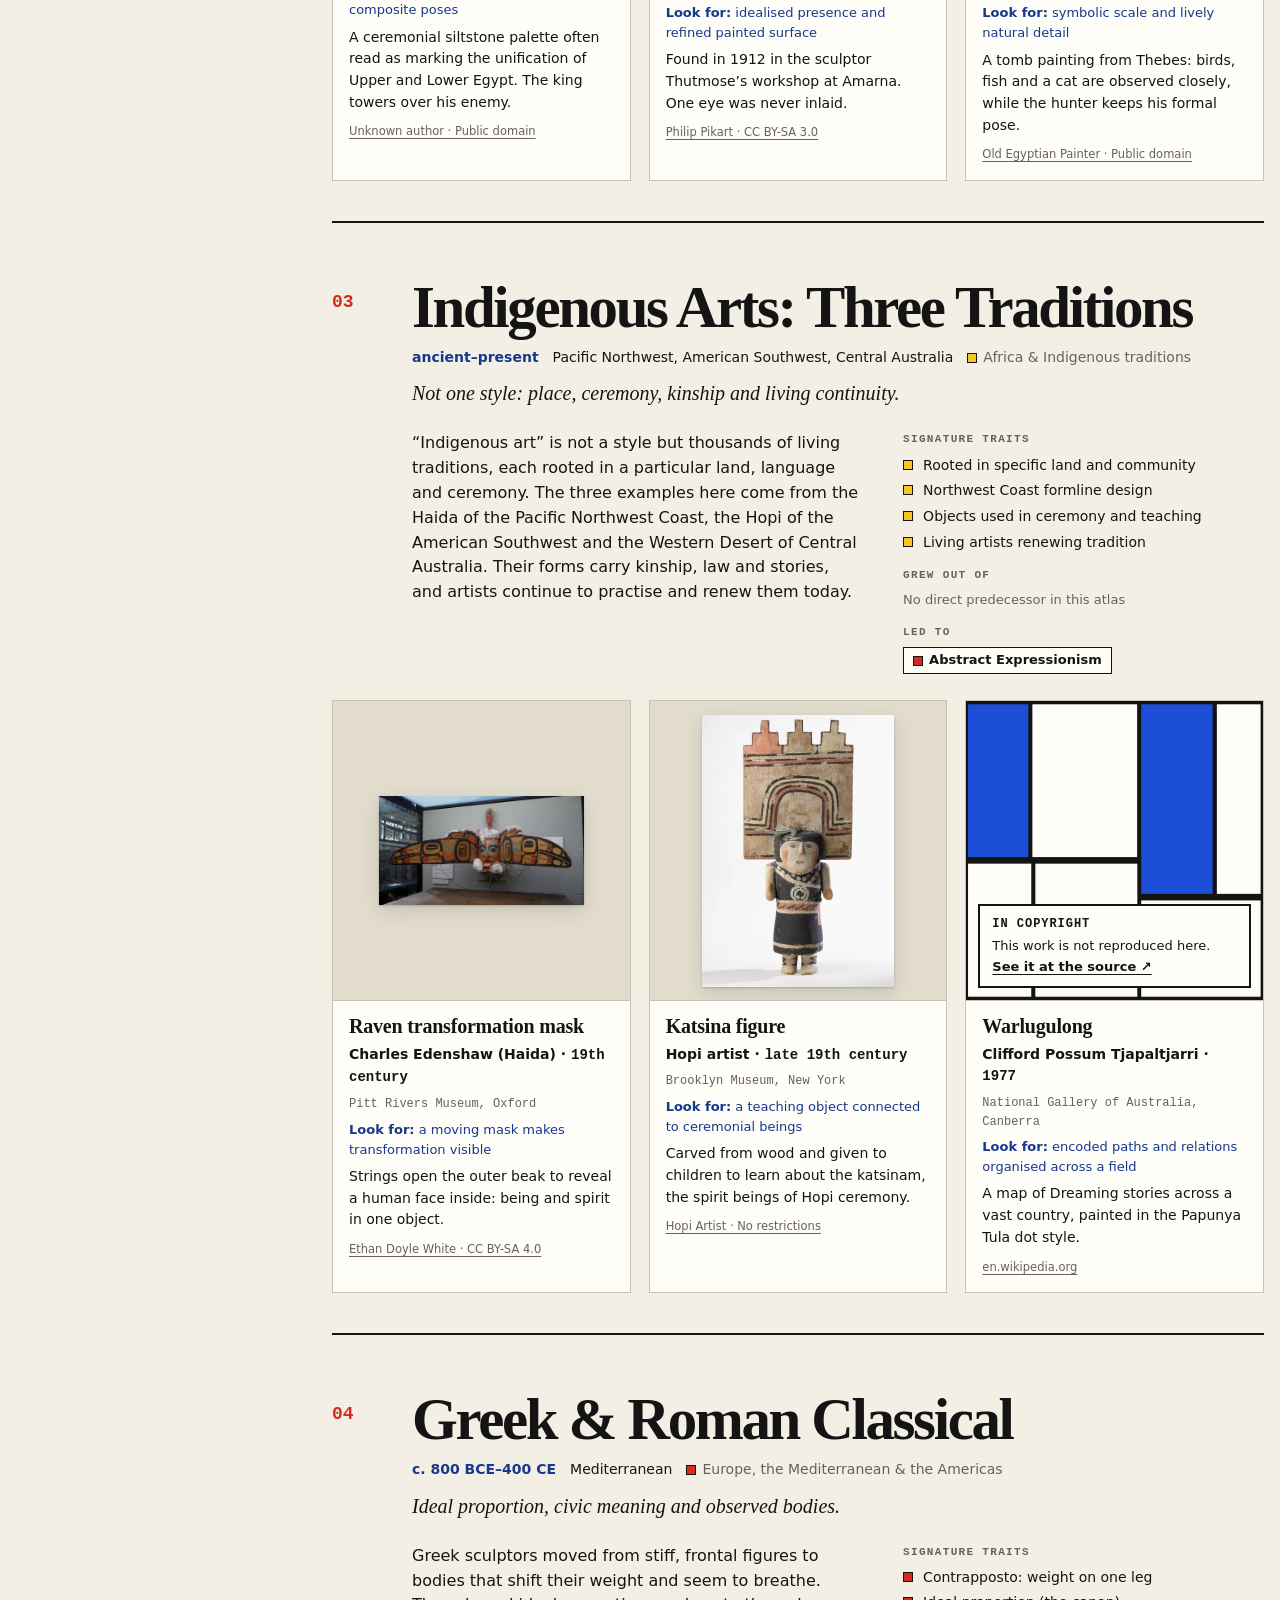
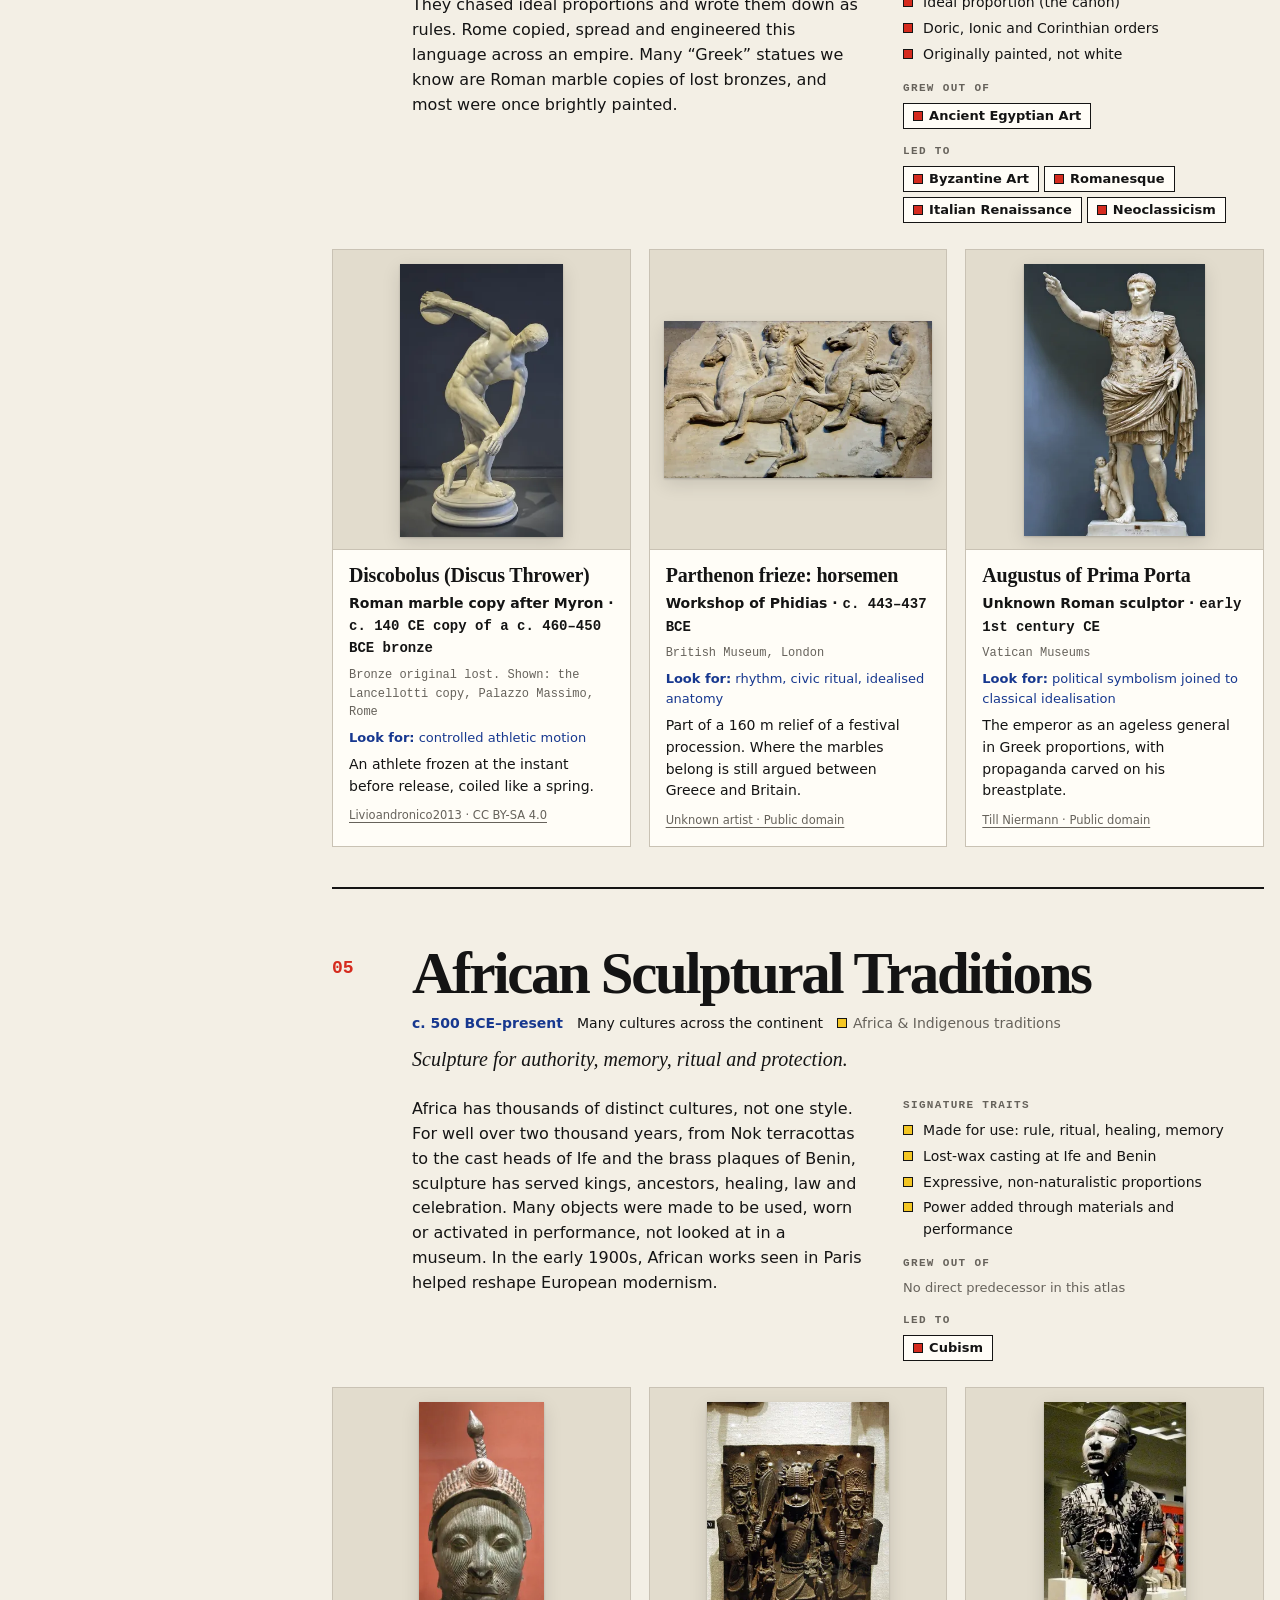
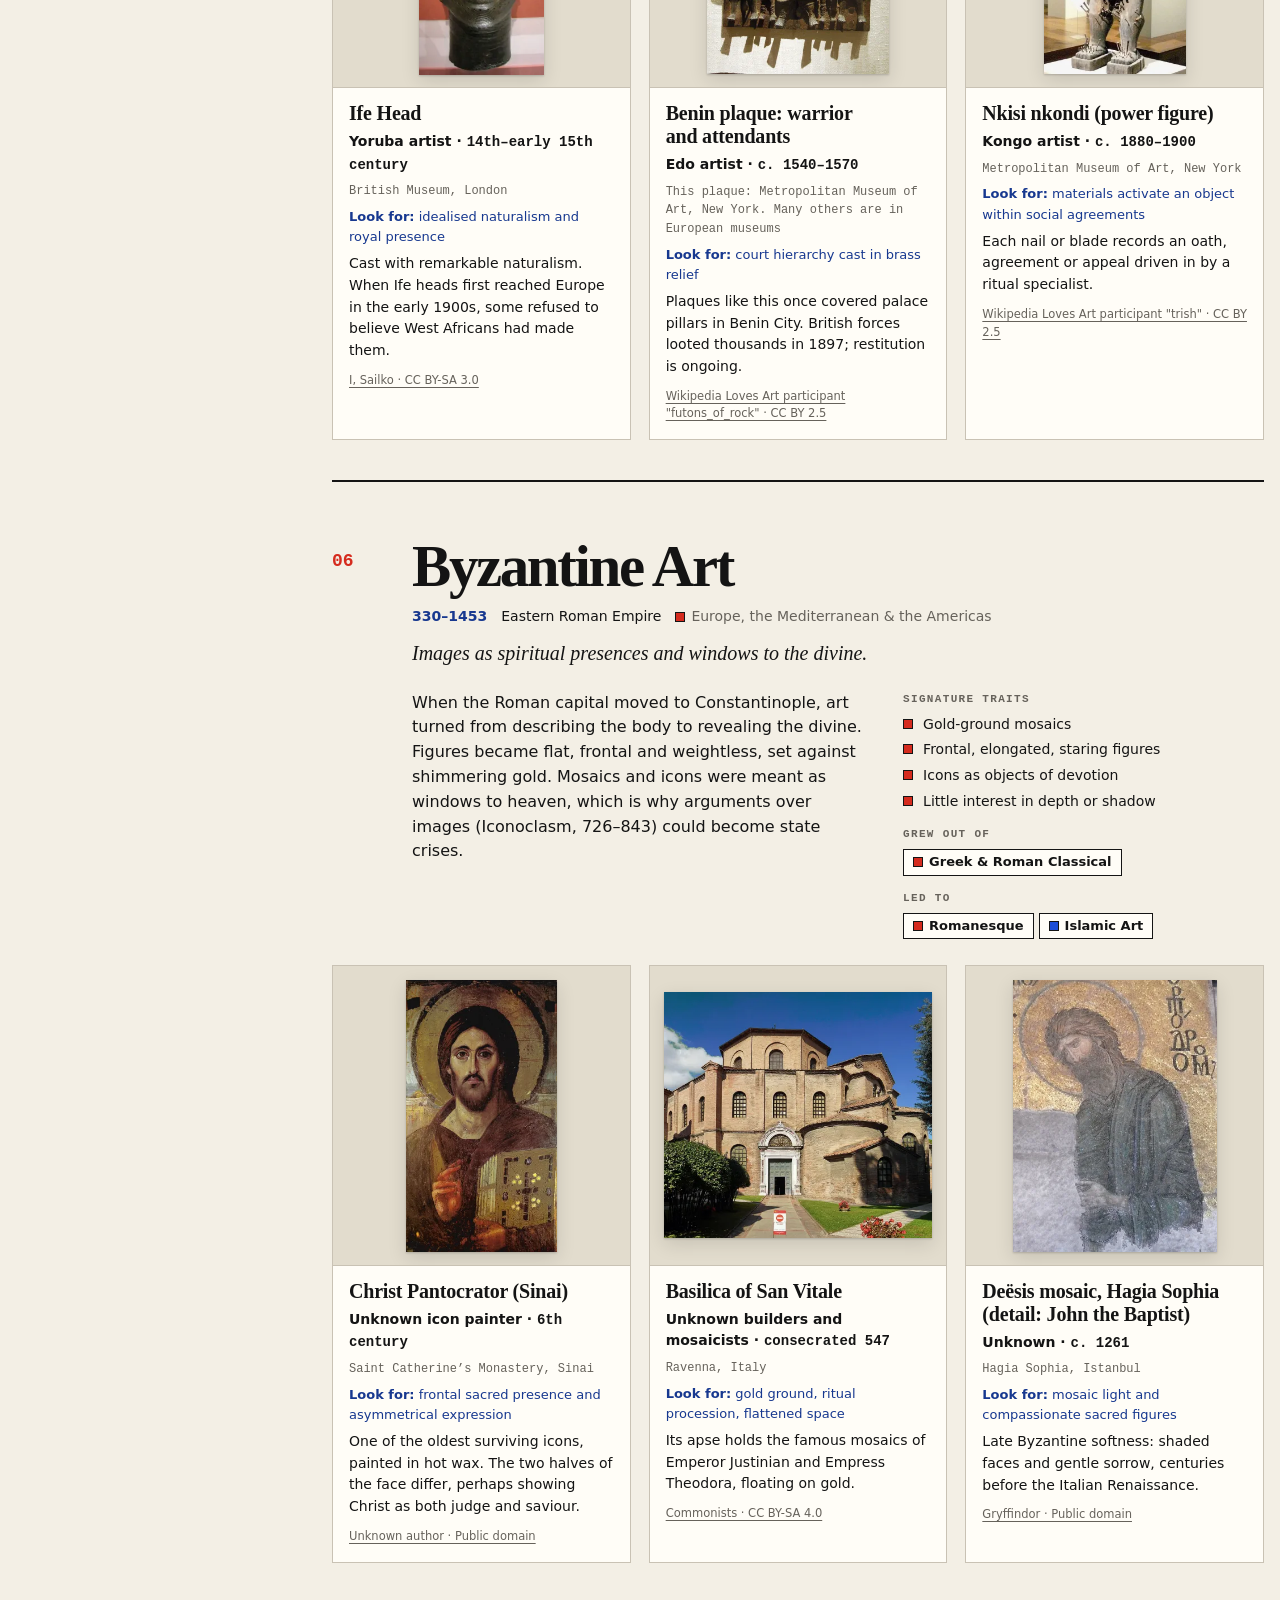
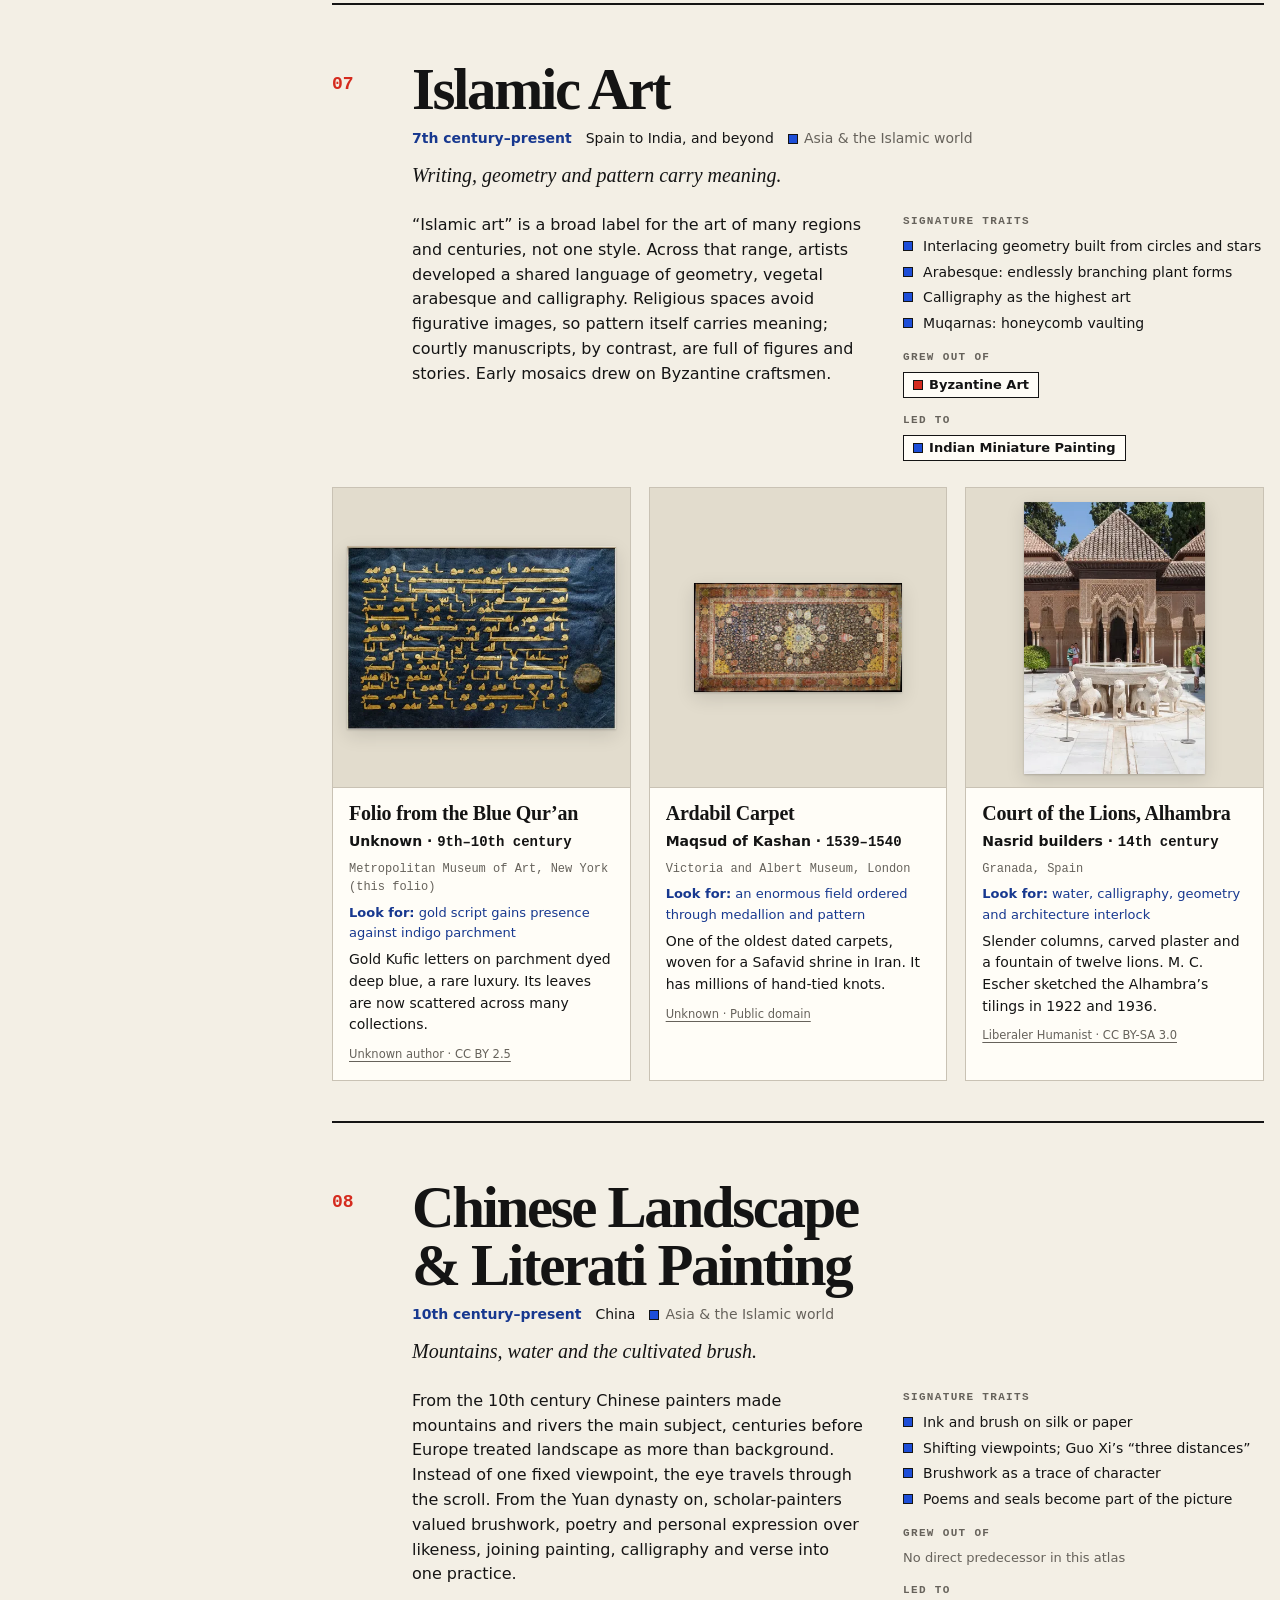
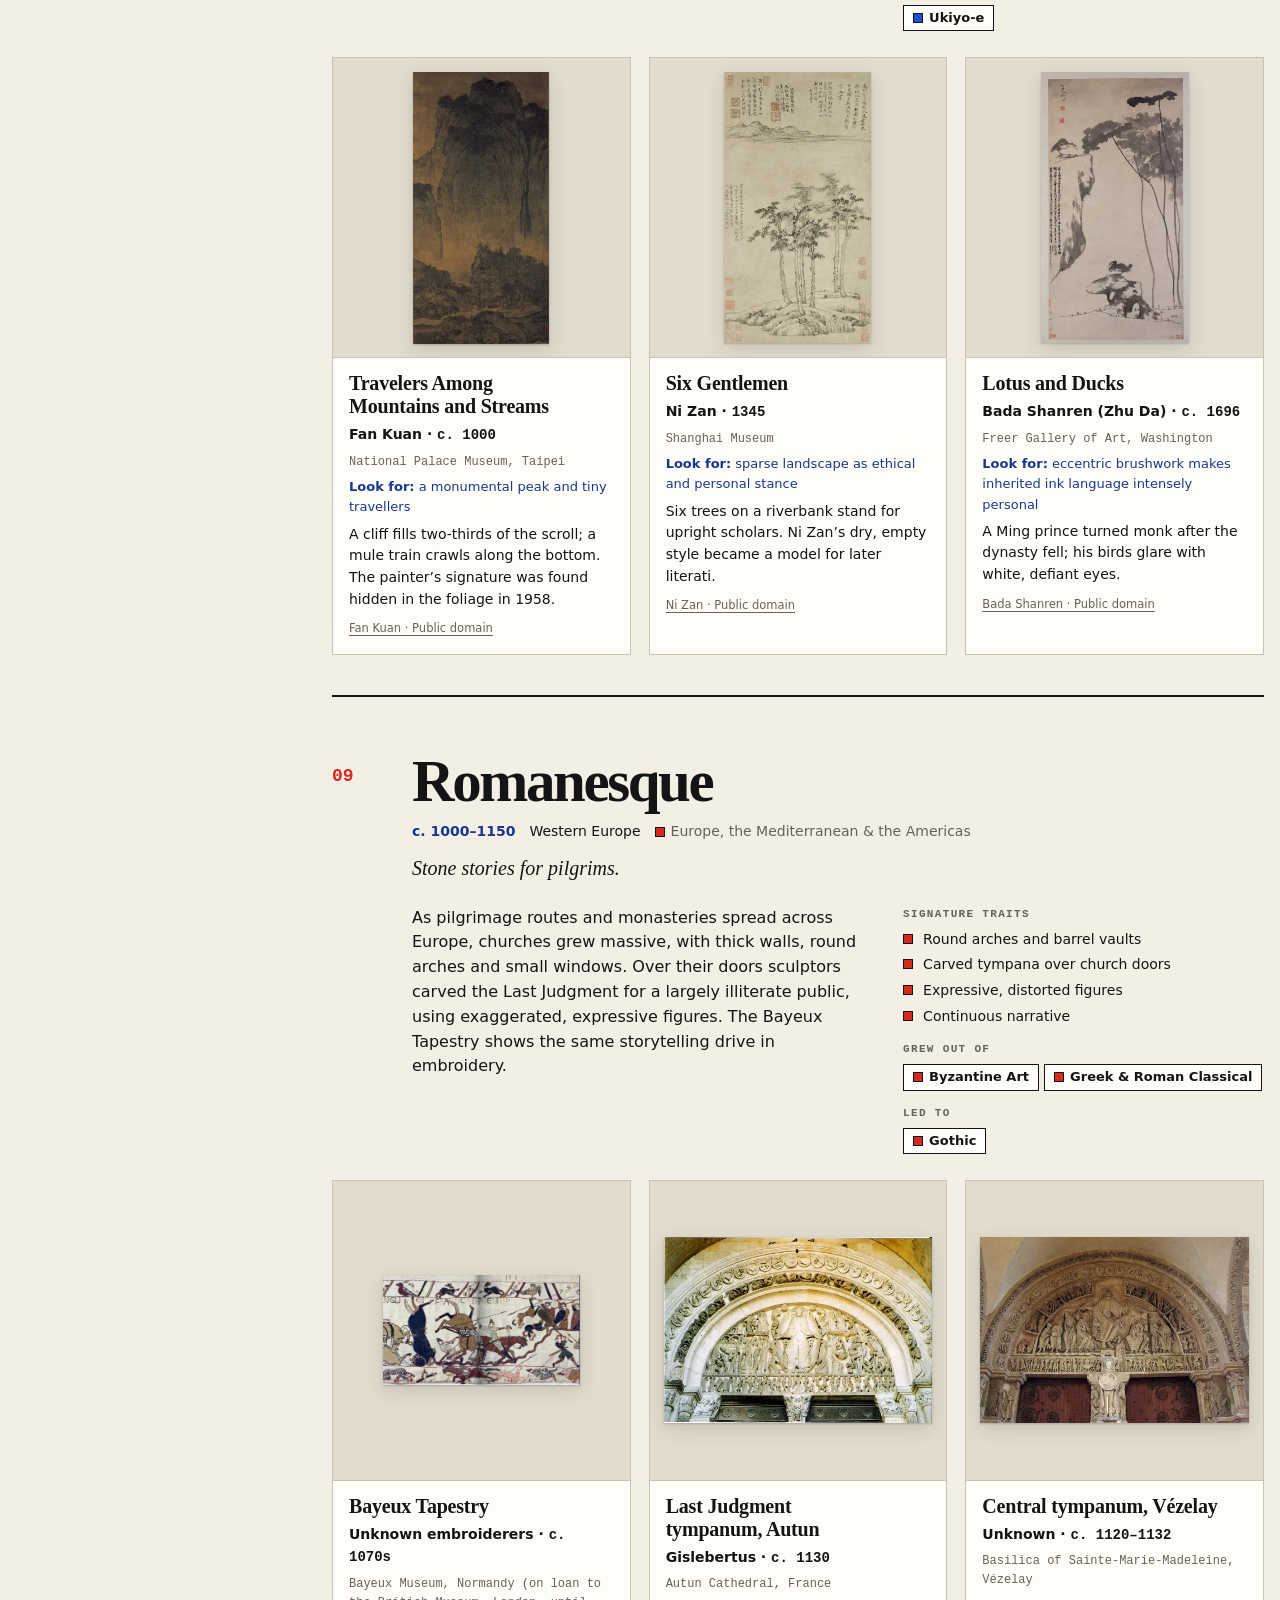
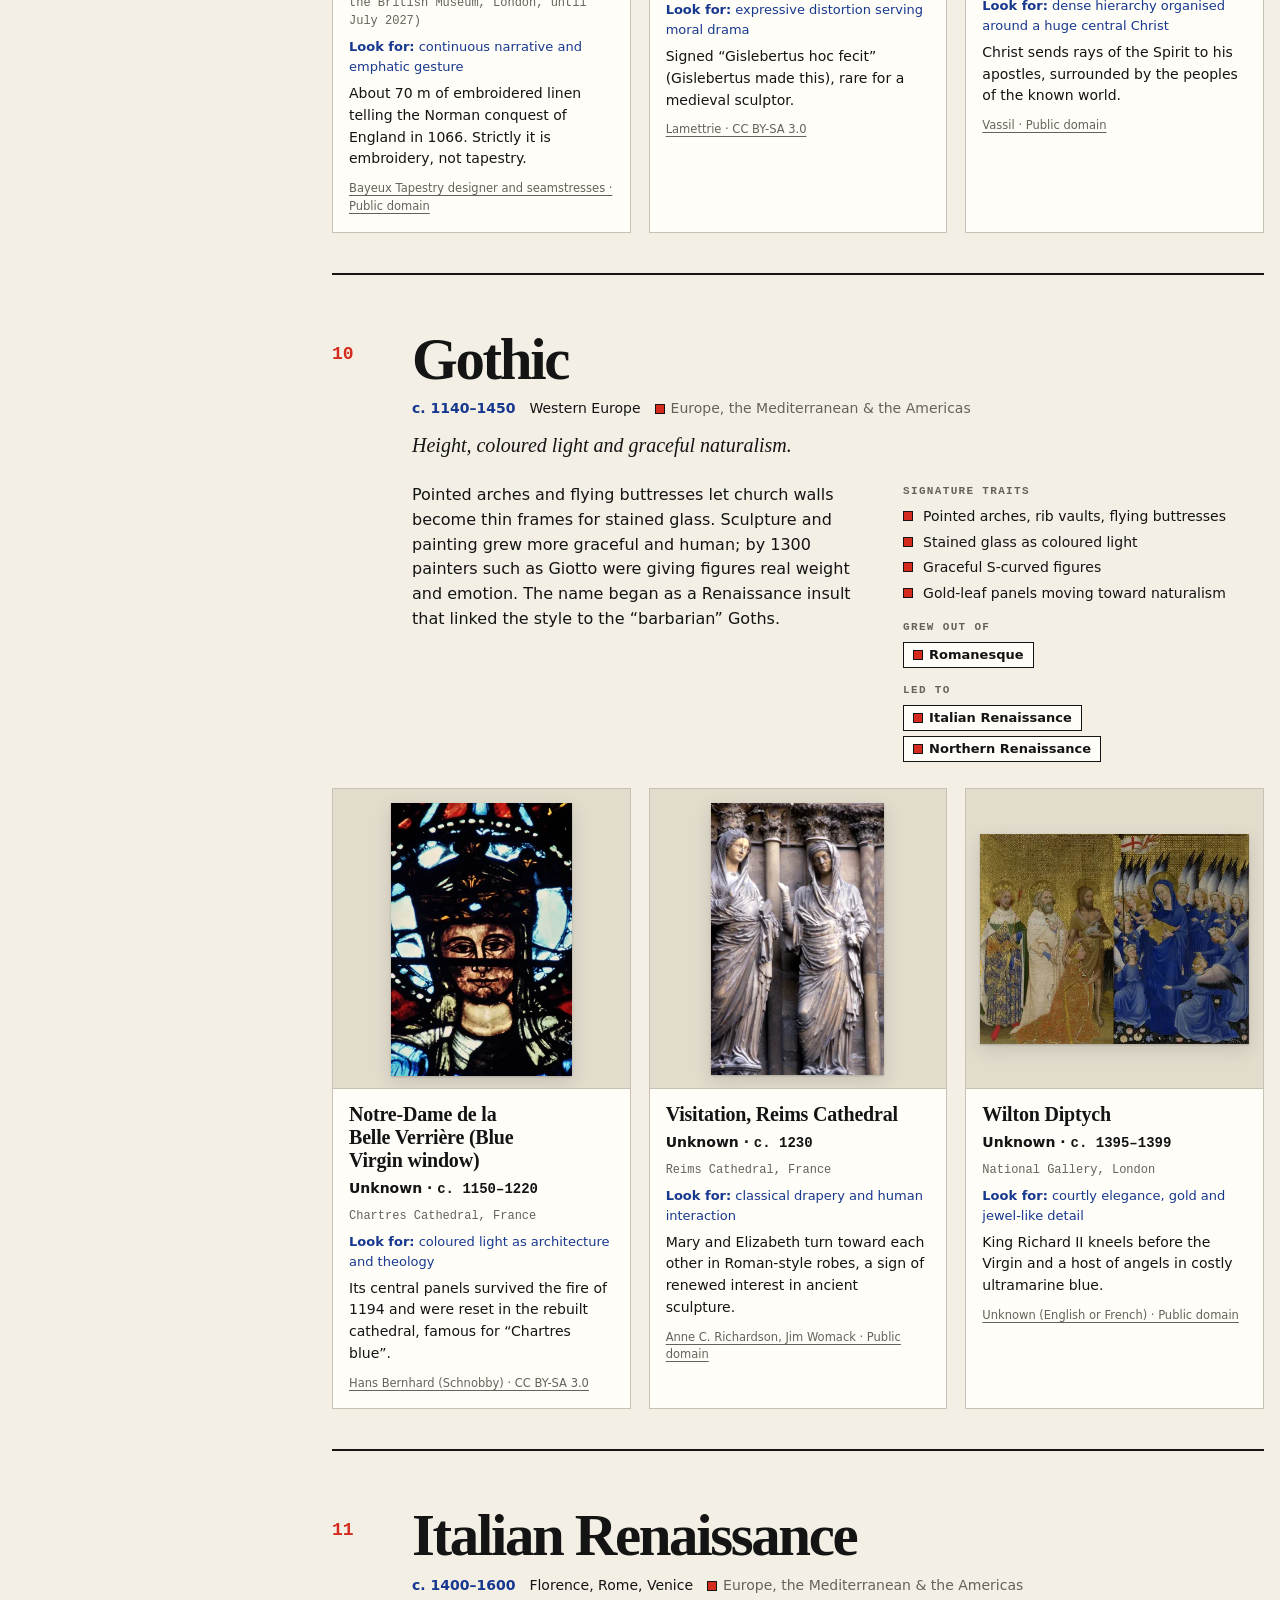
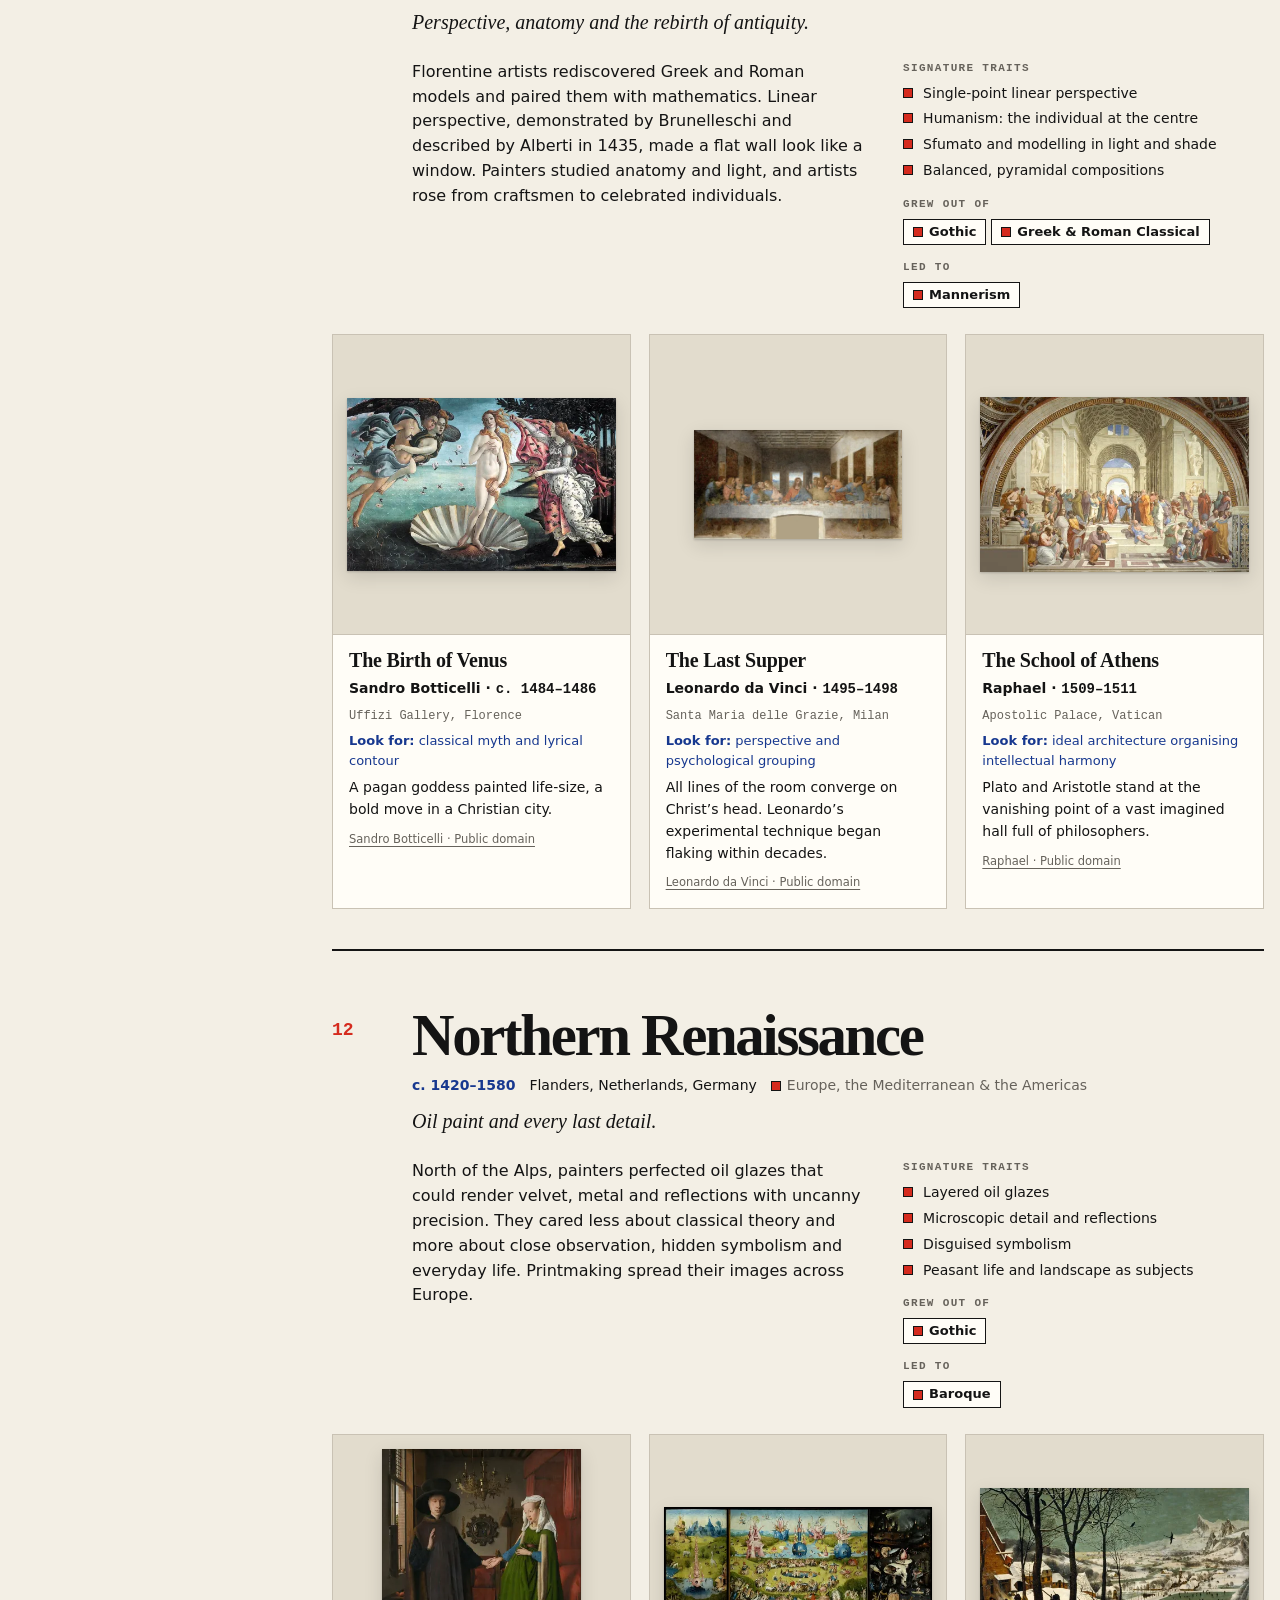
==== commit c6284526: "Fact-check 2026-10-29: apply 15 sourced corrections Dates, notes and one image credit that holding m" ====
--- a/public/index.html
+++ b/public/index.html
@@ -30,7 +30,7 @@
 <link rel="icon" href="favicon-48.png" type="image/png" sizes="48x48">
 <link rel="apple-touch-icon" href="apple-touch-icon.png">
 <!-- seo:jsonld -->
-<script type="application/ld+json">{"@context":"https://schema.org","@graph":[{"@type":"WebSite","@id":"https://artisms.geekplux.com/#website","url":"https://artisms.geekplux.com/","name":"Art-isms","alternateName":"艺术流派志","description":"A visual atlas of 40 art styles: a 45,000-year timeline, how each style grew from the last, and three real works for every style. In English and Chinese.","inLanguage":["en","zh-Hans"],"isAccessibleForFree":true,"about":[{"@type":"Thing","name":"Art history"},{"@type":"Thing","name":"Art movements"},{"@type":"Thing","name":"Timeline"}],"license":"https://creativecommons.org/licenses/by-sa/4.0/","creator":{"@type":"Person","name":"geekplux","url":"https://github.com/geekplux"},"codeRepository":"https://github.com/geekplux/artisms"},{"@type":"ItemList","@id":"https://artisms.geekplux.com/#styles","name":"Art styles","numberOfItems":40,"itemListElement":[{"@type":"ListItem","position":1,"name":"Prehistoric Art","url":"https://artisms.geekplux.com/#prehistoric"},{"@type":"ListItem","position":2,"name":"Ancient Egyptian Art","url":"https://artisms.geekplux.com/#egyptian"},{"@type":"ListItem","position":3,"name":"Indigenous Arts: Three Traditions","url":"https://artisms.geekplux.com/#indigenous"},{"@type":"ListItem","position":4,"name":"Greek & Roman Classical","url":"https://artisms.geekplux.com/#classical"},{"@type":"ListItem","position":5,"name":"African Sculptural Traditions","url":"https://artisms.geekplux.com/#african"},{"@type":"ListItem","position":6,"name":"Byzantine Art","url":"https://artisms.geekplux.com/#byzantine"},{"@type":"ListItem","position":7,"name":"Islamic Art","url":"https://artisms.geekplux.com/#islamic"},{"@type":"ListItem","position":8,"name":"Chinese Landscape & Literati Painting","url":"https://artisms.geekplux.com/#shanshui"},{"@type":"ListItem","position":9,"name":"Romanesque","url":"https://artisms.geekplux.com/#romanesque"},{"@type":"ListItem","position":10,"name":"Gothic","url":"https://artisms.geekplux.com/#gothic"},{"@type":"ListItem","position":11,"name":"Italian Renaissance","url":"https://artisms.geekplux.com/#renaissance"},{"@type":"ListItem","position":12,"name":"Northern Renaissance","url":"https://artisms.geekplux.com/#northern"},{"@type":"ListItem","position":13,"name":"Indian Miniature Painting","url":"https://artisms.geekplux.com/#indian"},{"@type":"ListItem","position":14,"name":"Mannerism","url":"https://artisms.geekplux.com/#mannerism"},{"@type":"ListItem","position":15,"name":"Baroque","url":"https://artisms.geekplux.com/#baroque"},{"@type":"ListItem","position":16,"name":"Ukiyo-e","url":"https://artisms.geekplux.com/#ukiyoe"},{"@type":"ListItem","position":17,"name":"Rococo","url":"https://artisms.geekplux.com/#rococo"},{"@type":"ListItem","position":18,"name":"Neoclassicism","url":"https://artisms.geekplux.com/#neoclassicism"},{"@type":"ListItem","position":19,"name":"Romanticism","url":"https://artisms.geekplux.com/#romanticism"},{"@type":"ListItem","position":20,"name":"Realism","url":"https://artisms.geekplux.com/#realism"},{"@type":"ListItem","position":21,"name":"Impressionism","url":"https://artisms.geekplux.com/#impressionism"},{"@type":"ListItem","position":22,"name":"Post-Impressionism","url":"https://artisms.geekplux.com/#postimpressionism"},{"@type":"ListItem","position":23,"name":"Art Nouveau","url":"https://artisms.geekplux.com/#artnouveau"},{"@type":"ListItem","position":24,"name":"Fauvism","url":"https://artisms.geekplux.com/#fauvism"},{"@type":"ListItem","position":25,"name":"Expressionism","url":"https://artisms.geekplux.com/#expressionism"},{"@type":"ListItem","position":26,"name":"Cubism","url":"https://artisms.geekplux.com/#cubism"},{"@type":"ListItem","position":27,"name":"Futurism","url":"https://artisms.geekplux.com/#futurism"},{"@type":"ListItem","position":28,"name":"Suprematism & Constructivism","url":"https://artisms.geekplux.com/#suprematism"},{"@type":"ListItem","position":29,"name":"Dada","url":"https://artisms.geekplux.com/#dada"},{"@type":"ListItem","position":30,"name":"De Stijl / Neoplasticism","url":"https://artisms.geekplux.com/#destijl"},{"@type":"ListItem","position":31,"name":"Bauhaus","url":"https://artisms.geekplux.com/#bauhaus"},{"@type":"ListItem","position":32,"name":"Art Deco","url":"https://artisms.geekplux.com/#artdeco"},{"@type":"ListItem","position":33,"name":"Latin American Modernisms","url":"https://artisms.geekplux.com/#latin"},{"@type":"ListItem","position":34,"name":"Surrealism","url":"https://artisms.geekplux.com/#surrealism"},{"@type":"ListItem","position":35,"name":"Abstract Expressionism","url":"https://artisms.geekplux.com/#abex"},{"@type":"ListItem","position":36,"name":"Pop Art","url":"https://artisms.geekplux.com/#pop"},{"@type":"ListItem","position":37,"name":"Minimalism","url":"https://artisms.geekplux.com/#minimalism"},{"@type":"ListItem","position":38,"name":"Conceptual Art","url":"https://artisms.geekplux.com/#conceptual"},{"@type":"ListItem","position":39,"name":"Postmodernism","url":"https://artisms.geekplux.com/#postmodernism"},{"@type":"ListItem","position":40,"name":"Contemporary Art","url":"https://artisms.geekplux.com/#contemporary"}]}]}</script>
+<script type="application/ld+json">{"@context":"https://schema.org","@graph":[{"@type":"WebSite","@id":"https://artisms.geekplux.com/#website","url":"https://artisms.geekplux.com/","name":"Art-isms","alternateName":"艺术流派志","description":"A visual atlas of 40 art styles: a 45,000-year timeline, how each style grew from the last, and three real works for every style. In English and Chinese.","inLanguage":["en","zh-Hans"],"isAccessibleForFree":true,"about":[{"@type":"Thing","name":"Art history"},{"@type":"Thing","name":"Art movements"},{"@type":"Thing","name":"Timeline"}],"license":"https://creativecommons.org/licenses/by-sa/4.0/","creator":{"@type":"Person","name":"GeekPlux","url":"https://geekplux.com/","sameAs":["https://github.com/geekplux"]},"codeRepository":"https://github.com/geekplux/artisms"},{"@type":"ItemList","@id":"https://artisms.geekplux.com/#styles","name":"Art styles","numberOfItems":40,"itemListElement":[{"@type":"ListItem","position":1,"name":"Prehistoric Art","url":"https://artisms.geekplux.com/#prehistoric"},{"@type":"ListItem","position":2,"name":"Ancient Egyptian Art","url":"https://artisms.geekplux.com/#egyptian"},{"@type":"ListItem","position":3,"name":"Indigenous Arts: Three Traditions","url":"https://artisms.geekplux.com/#indigenous"},{"@type":"ListItem","position":4,"name":"Greek & Roman Classical","url":"https://artisms.geekplux.com/#classical"},{"@type":"ListItem","position":5,"name":"African Sculptural Traditions","url":"https://artisms.geekplux.com/#african"},{"@type":"ListItem","position":6,"name":"Byzantine Art","url":"https://artisms.geekplux.com/#byzantine"},{"@type":"ListItem","position":7,"name":"Islamic Art","url":"https://artisms.geekplux.com/#islamic"},{"@type":"ListItem","position":8,"name":"Chinese Landscape & Literati Painting","url":"https://artisms.geekplux.com/#shanshui"},{"@type":"ListItem","position":9,"name":"Romanesque","url":"https://artisms.geekplux.com/#romanesque"},{"@type":"ListItem","position":10,"name":"Gothic","url":"https://artisms.geekplux.com/#gothic"},{"@type":"ListItem","position":11,"name":"Italian Renaissance","url":"https://artisms.geekplux.com/#renaissance"},{"@type":"ListItem","position":12,"name":"Northern Renaissance","url":"https://artisms.geekplux.com/#northern"},{"@type":"ListItem","position":13,"name":"Indian Miniature Painting","url":"https://artisms.geekplux.com/#indian"},{"@type":"ListItem","position":14,"name":"Mannerism","url":"https://artisms.geekplux.com/#mannerism"},{"@type":"ListItem","position":15,"name":"Baroque","url":"https://artisms.geekplux.com/#baroque"},{"@type":"ListItem","position":16,"name":"Ukiyo-e","url":"https://artisms.geekplux.com/#ukiyoe"},{"@type":"ListItem","position":17,"name":"Rococo","url":"https://artisms.geekplux.com/#rococo"},{"@type":"ListItem","position":18,"name":"Neoclassicism","url":"https://artisms.geekplux.com/#neoclassicism"},{"@type":"ListItem","position":19,"name":"Romanticism","url":"https://artisms.geekplux.com/#romanticism"},{"@type":"ListItem","position":20,"name":"Realism","url":"https://artisms.geekplux.com/#realism"},{"@type":"ListItem","position":21,"name":"Impressionism","url":"https://artisms.geekplux.com/#impressionism"},{"@type":"ListItem","position":22,"name":"Post-Impressionism","url":"https://artisms.geekplux.com/#postimpressionism"},{"@type":"ListItem","position":23,"name":"Art Nouveau","url":"https://artisms.geekplux.com/#artnouveau"},{"@type":"ListItem","position":24,"name":"Fauvism","url":"https://artisms.geekplux.com/#fauvism"},{"@type":"ListItem","position":25,"name":"Expressionism","url":"https://artisms.geekplux.com/#expressionism"},{"@type":"ListItem","position":26,"name":"Cubism","url":"https://artisms.geekplux.com/#cubism"},{"@type":"ListItem","position":27,"name":"Futurism","url":"https://artisms.geekplux.com/#futurism"},{"@type":"ListItem","position":28,"name":"Suprematism & Constructivism","url":"https://artisms.geekplux.com/#suprematism"},{"@type":"ListItem","position":29,"name":"Dada","url":"https://artisms.geekplux.com/#dada"},{"@type":"ListItem","position":30,"name":"De Stijl / Neoplasticism","url":"https://artisms.geekplux.com/#destijl"},{"@type":"ListItem","position":31,"name":"Bauhaus","url":"https://artisms.geekplux.com/#bauhaus"},{"@type":"ListItem","position":32,"name":"Art Deco","url":"https://artisms.geekplux.com/#artdeco"},{"@type":"ListItem","position":33,"name":"Latin American Modernisms","url":"https://artisms.geekplux.com/#latin"},{"@type":"ListItem","position":34,"name":"Surrealism","url":"https://artisms.geekplux.com/#surrealism"},{"@type":"ListItem","position":35,"name":"Abstract Expressionism","url":"https://artisms.geekplux.com/#abex"},{"@type":"ListItem","position":36,"name":"Pop Art","url":"https://artisms.geekplux.com/#pop"},{"@type":"ListItem","position":37,"name":"Minimalism","url":"https://artisms.geekplux.com/#minimalism"},{"@type":"ListItem","position":38,"name":"Conceptual Art","url":"https://artisms.geekplux.com/#conceptual"},{"@type":"ListItem","position":39,"name":"Postmodernism","url":"https://artisms.geekplux.com/#postmodernism"},{"@type":"ListItem","position":40,"name":"Contemporary Art","url":"https://artisms.geekplux.com/#contemporary"}]}]}</script>
 <!-- /seo:jsonld -->
 <script>
 /* Google Analytics 4 with Consent Mode v2, on the production domains only (.com, and .org until it redirects). Until the visitor accepts in
@@ -54,7 +54,7 @@
   document.head.appendChild(s);
 })();
 </script>
-<link rel="stylesheet" href="assets/styles.css?v=7bffa76491">
+<link rel="stylesheet" href="assets/styles.css?v=cb32c87fec">
 </head>
 <body>
 <header class="topbar">
@@ -156,7 +156,7 @@
 <li><a href="#impressionism"><span class="idx">21</span><span><b>Impressionism</b><small>c. 1860–1890</small></span></a></li>
 <li><a href="#postimpressionism"><span class="idx">22</span><span><b>Post-Impressionism</b><small>c. 1886–1905</small></span></a></li>
 <li><a href="#artnouveau"><span class="idx">23</span><span><b>Art Nouveau</b><small>c. 1890–1910</small></span></a></li>
-<li><a href="#fauvism"><span class="idx">24</span><span><b>Fauvism</b><small>c. 1905–1910</small></span></a></li>
+<li><a href="#fauvism"><span class="idx">24</span><span><b>Fauvism</b><small>c. 1905–1908</small></span></a></li>
 <li><a href="#expressionism"><span class="idx">25</span><span><b>Expressionism</b><small>c. 1905–1930</small></span></a></li>
 <li><a href="#cubism"><span class="idx">26</span><span><b>Cubism</b><small>c. 1907–1925</small></span></a></li>
 <li><a href="#futurism"><span class="idx">27</span><span><b>Futurism</b><small>1909–1944</small></span></a></li>
@@ -168,9 +168,9 @@
 <li><a href="#latin"><span class="idx">33</span><span><b>Latin American Modernisms</b><small>c. 1920s–1960s</small></span></a></li>
 <li><a href="#surrealism"><span class="idx">34</span><span><b>Surrealism</b><small>1924–1966</small></span></a></li>
 <li><a href="#abex"><span class="idx">35</span><span><b>Abstract Expressionism</b><small>c. 1943–1965</small></span></a></li>
-<li><a href="#pop"><span class="idx">36</span><span><b>Pop Art</b><small>c. 1955–1972</small></span></a></li>
+<li><a href="#pop"><span class="idx">36</span><span><b>Pop Art</b><small>c. 1955–late 1970s</small></span></a></li>
 <li><a href="#minimalism"><span class="idx">37</span><span><b>Minimalism</b><small>c. 1959–1975</small></span></a></li>
-<li><a href="#conceptual"><span class="idx">38</span><span><b>Conceptual Art</b><small>c. 1965–1980</small></span></a></li>
+<li><a href="#conceptual"><span class="idx">38</span><span><b>Conceptual Art</b><small>c. 1965–1975</small></span></a></li>
 <li><a href="#postmodernism"><span class="idx">39</span><span><b>Postmodernism</b><small>c. 1970s–1990s</small></span></a></li>
 <li><a href="#contemporary"><span class="idx">40</span><span><b>Contemporary Art</b><small>c. 1990–present</small></span></a></li>
 <!-- /seo:toc -->
@@ -204,7 +204,7 @@
   <ul class="seo-works"><li><b>Ife Head</b>, Yoruba artist, 14th–early 15th century. British Museum, London</li><li><b>Benin plaque: warrior and attendants</b>, Edo artist, c. 1540–1570. This plaque: Metropolitan Museum of Art, New York. Many others are in European museums</li><li><b>Nkisi nkondi (power figure)</b>, Kongo artist, c. 1880–1900. Metropolitan Museum of Art, New York</li></ul>
 </section>
 <section class="mv" id="byzantine">
-  <div class="mv-head"><p class="idx">06</p><div><h2>Byzantine Art</h2><p class="meta-row"><span class="yrs">330–1453</span> <span>Eastern Roman Empire</span></p><p class="idea">Images as spiritual presences, not windows.</p></div></div>
+  <div class="mv-head"><p class="idx">06</p><div><h2>Byzantine Art</h2><p class="meta-row"><span class="yrs">330–1453</span> <span>Eastern Roman Empire</span></p><p class="idea">Images as spiritual presences and windows to the divine.</p></div></div>
   <div class="mv-body"><p class="summary">When the Roman capital moved to Constantinople, art turned from describing the body to revealing the divine. Figures became flat, frontal and weightless, set against shimmering gold. Mosaics and icons were meant as windows to heaven, which is why arguments over images (Iconoclasm, 726–843) could become state crises.</p></div>
   <ul class="seo-works"><li><b>Christ Pantocrator (Sinai)</b>, Unknown icon painter, 6th century. Saint Catherine’s Monastery, Sinai</li><li><b>Basilica of San Vitale</b>, Unknown builders and mosaicists, consecrated 547. Ravenna, Italy</li><li><b>Deësis mosaic, Hagia Sophia (detail: John the Baptist)</b>, Unknown, c. 1261. Hagia Sophia, Istanbul</li></ul>
 </section>
@@ -241,7 +241,7 @@
 <section class="mv" id="indian">
   <div class="mv-head"><p class="idx">13</p><div><h2>Indian Miniature Painting</h2><p class="meta-row"><span class="yrs">c. 1500–1900</span> <span>Mughal, Rajput and Pahari courts</span></p><p class="idea">Fine brushwork, saturated colour, history and devotion.</p></div></div>
   <div class="mv-body"><p class="summary">Small, intensely detailed paintings made for albums and manuscripts at Indian courts. Mughal workshops blended Persian, Indian and European ideas into vivid histories and portraits, often with several artists working on one page. Rajput and Pahari painters turned to Krishna, poetry and music, with bold flat colour and lyrical landscapes.</p></div>
-  <ul class="seo-works"><li><b>Shuja’at Khan pursuing Asaf Khan on the Ganges, from the Akbarnama</b>, Tulsi the Elder and Jagjivan, Mughal imperial workshop, c. 1590–1595. Victoria and Albert Museum, London</li><li><b>Krishna and Radha in a Pavilion</b>, Mewar painter, 1719. Art Institute of Chicago</li><li><b>Savant Singh and Bani Thani as Krishna and Radha in a Palace Garden</b>, Attributed to Nihal Chand, c. 1760. Fine Arts Museums of San Francisco</li></ul>
+  <ul class="seo-works"><li><b>Shuja’at Khan pursuing Asaf Khan on the Ganges, from the Akbarnama</b>, Tulsi the Elder and Jagjivan, Mughal imperial workshop, c. 1590–1595. Victoria and Albert Museum, London</li><li><b>Krishna and Radha in a Pavilion</b>, Mewar painter, c. 1719. Art Institute of Chicago</li><li><b>Savant Singh and Bani Thani as Krishna and Radha in a Palace Garden</b>, Attributed to Nihal Chand, c. 1760. Fine Arts Museums of San Francisco</li></ul>
 </section>
 <section class="mv" id="mannerism">
   <div class="mv-head"><p class="idx">14</p><div><h2>Mannerism</h2><p class="meta-row"><span class="yrs">c. 1520–1600</span> <span>Italy, Spain, France</span></p><p class="idea">After perfection, elegance and strain.</p></div></div>
@@ -261,7 +261,7 @@
 <section class="mv" id="rococo">
   <div class="mv-head"><p class="idx">17</p><div><h2>Rococo</h2><p class="meta-row"><span class="yrs">c. 1715–1780</span> <span>France, then Europe</span></p><p class="idea">Pastels, flirtation and ornament.</p></div></div>
   <div class="mv-body"><p class="summary">After Louis XIV’s heavy grandeur, French aristocrats wanted intimacy and fun. Rococo brought pastel colour, curling asymmetrical ornament and scenes of love in parks. Enlightenment critics soon attacked it as frivolous, which helped open the door to Neoclassicism.</p></div>
-  <ul class="seo-works"><li><b>The Swing</b>, Jean-Honoré Fragonard, c. 1767. Wallace Collection, London</li><li><b>Pilgrimage to Cythera</b>, Antoine Watteau, 1717. Louvre, Paris</li><li><b>Madame de Pompadour</b>, François Boucher, 1759. Wallace Collection, London</li></ul>
+  <ul class="seo-works"><li><b>The Swing</b>, Jean-Honoré Fragonard, c. 1767–1768. Wallace Collection, London</li><li><b>Pilgrimage to Cythera</b>, Antoine Watteau, 1717. Louvre, Paris</li><li><b>Madame de Pompadour</b>, François Boucher, 1759. Wallace Collection, London</li></ul>
 </section>
 <section class="mv" id="neoclassicism">
   <div class="mv-head"><p class="idx">18</p><div><h2>Neoclassicism</h2><p class="meta-row"><span class="yrs">c. 1760–1830</span> <span>France, Italy, Britain</span></p><p class="idea">Clear line and civic virtue.</p></div></div>
@@ -271,7 +271,7 @@
 <section class="mv" id="romanticism">
   <div class="mv-head"><p class="idx">19</p><div><h2>Romanticism</h2><p class="meta-row"><span class="yrs">c. 1790–1850</span> <span>Germany, France, Britain, Spain</span></p><p class="idea">Feeling, storms and the sublime.</p></div></div>
   <div class="mv-body"><p class="summary">Against Neoclassical reason, Romantic artists valued emotion, imagination and the overwhelming power of nature. They painted shipwrecks, revolutions, mountains and solitary figures before vast landscapes. Colour and loose brushwork returned as tools of feeling.</p></div>
-  <ul class="seo-works"><li><b>Liberty Leading the People</b>, Eugène Delacroix, 1830. Louvre, Paris</li><li><b>The Slave Ship</b>, J. M. W. Turner, 1840. Museum of Fine Arts, Boston</li><li><b>Wanderer above the Sea of Fog</b>, Caspar David Friedrich, c. 1818. Hamburger Kunsthalle</li></ul>
+  <ul class="seo-works"><li><b>Liberty Leading the People</b>, Eugène Delacroix, 1830. Louvre, Paris</li><li><b>The Slave Ship</b>, J. M. W. Turner, 1840. Museum of Fine Arts, Boston</li><li><b>Wanderer above the Sea of Fog</b>, Caspar David Friedrich, c. 1817. Hamburger Kunsthalle</li></ul>
 </section>
 <section class="mv" id="realism">
   <div class="mv-head"><p class="idx">20</p><div><h2>Realism</h2><p class="meta-row"><span class="yrs">c. 1840–1880</span> <span>France, Russia, United States</span></p><p class="idea">Ordinary people, painted big.</p></div></div>
@@ -290,16 +290,16 @@
 </section>
 <section class="mv" id="artnouveau">
   <div class="mv-head"><p class="idx">23</p><div><h2>Art Nouveau</h2><p class="meta-row"><span class="yrs">c. 1890–1910</span> <span>Paris, Brussels, Vienna, Barcelona</span></p><p class="idea">Organic line, everywhere.</p></div></div>
-  <div class="mv-body"><p class="summary">Art Nouveau tried to erase the line between fine art and design. Flowing plant-like curves appeared on posters, jewellery, metro entrances and whole buildings. Inspired by nature and Japanese prints, it was the first international style aimed at modern mass production, and it faded quickly after 1910.</p></div>
+  <div class="mv-body"><p class="summary">Art Nouveau tried to erase the line between fine art and design. Flowing plant-like curves appeared on posters, jewellery, metro entrances and whole buildings. Inspired by nature and Japanese prints, it was the first international style; posters used modern printing, but most work remained expensive and handcrafted, and it faded quickly after 1910.</p></div>
   <ul class="seo-works"><li><b>JOB cigarette paper poster</b>, Alphonse Mucha, 1896. Poster, many copies</li><li><b>The Kiss</b>, Gustav Klimt, c. 1907–1909. Belvedere, Vienna</li><li><b>Paris Métro entrance</b>, Hector Guimard, c. 1900. Paris</li></ul>
 </section>
 <section class="mv" id="fauvism">
-  <div class="mv-head"><p class="idx">24</p><div><h2>Fauvism</h2><p class="meta-row"><span class="yrs">c. 1905–1910</span> <span>France</span></p><p class="idea">Colour set free.</p></div></div>
+  <div class="mv-head"><p class="idx">24</p><div><h2>Fauvism</h2><p class="meta-row"><span class="yrs">c. 1905–1908</span> <span>France</span></p><p class="idea">Colour set free.</p></div></div>
   <div class="mv-body"><p class="summary">At the 1905 Salon d’Automne, critic Louis Vauxcelles called the painters “fauves”, wild beasts. Matisse, Derain, Vlaminck and others used pure, unmixed colour that had nothing to do with what things really looked like. The movement lasted only a few years but opened the way to abstraction.</p></div>
   <ul class="seo-works"><li><b>Woman with a Hat</b>, Henri Matisse, 1905. San Francisco Museum of Modern Art</li><li><b>Charing Cross Bridge</b>, André Derain, 1906. Musée d’Orsay, Paris</li><li><b>Le Bonheur de vivre (The Joy of Life)</b>, Henri Matisse, 1905–1906. Barnes Foundation, Philadelphia</li></ul>
 </section>
 <section class="mv" id="expressionism">
-  <div class="mv-head"><p class="idx">25</p><div><h2>Expressionism</h2><p class="meta-row"><span class="yrs">c. 1905–1930</span> <span>Germany, Austria, Norway</span></p><p class="idea">Inner feeling over outer reality.</p></div></div>
+  <div class="mv-head"><p class="idx">25</p><div><h2>Expressionism</h2><p class="meta-row"><span class="yrs">c. 1905–1930</span> <span>Germany, Austria</span></p><p class="idea">Inner feeling over outer reality.</p></div></div>
   <div class="mv-body"><p class="summary">Expressionists distorted shape and colour to show what life felt like, not what it looked like. Germany’s Die Brücke (1905) and Der Blaue Reiter (1911) pushed raw colour, jagged forms and anxiety about the modern city. The Nazis later branded much of this work “degenerate”.</p></div>
   <ul class="seo-works"><li><b>The Scream</b>, Edvard Munch, 1893. National Museum, Oslo</li><li><b>Street, Berlin</b>, Ernst Ludwig Kirchner, 1913. Museum of Modern Art, New York</li><li><b>Self-Portrait with Physalis</b>, Egon Schiele, 1912. Leopold Museum, Vienna</li></ul>
 </section>
@@ -321,7 +321,7 @@
 <section class="mv" id="dada">
   <div class="mv-head"><p class="idx">29</p><div><h2>Dada</h2><p class="meta-row"><span class="yrs">1916–1924</span> <span>Zürich, Berlin, Paris, New York</span></p><p class="idea">Anti-art in answer to a mad war.</p></div></div>
   <div class="mv-body"><p class="summary">Born at the Cabaret Voltaire in Zürich in 1916, Dada answered the slaughter of the First World War with absurdity. If reason had produced the trenches, Dadaists would trust chance, nonsense and provocation instead. Readymades, photomontage and sound poems questioned what art is, and that question has driven art ever since.</p></div>
-  <ul class="seo-works"><li><b>Fountain</b>, Marcel Duchamp; photo by Alfred Stieglitz, 1917. Original lost; 1964 replicas in several museums</li><li><b>Cut with the Kitchen Knife</b>, Hannah Höch, 1919–1920. Neue Nationalgalerie, Berlin</li><li><b>L’Œil cacodylate (The Cacodylic Eye)</b>, Francis Picabia, 1921. Centre Pompidou, Paris</li></ul>
+  <ul class="seo-works"><li><b>Fountain</b>, Marcel Duchamp; photo by Alfred Stieglitz, 1917. Original lost; authorized replicas from 1950–1964 in several museums</li><li><b>Cut with the Kitchen Knife</b>, Hannah Höch, 1919–1920. Neue Nationalgalerie, Berlin</li><li><b>L’Œil cacodylate (The Cacodylic Eye)</b>, Francis Picabia, 1921. Centre Pompidou, Paris</li></ul>
 </section>
 <section class="mv" id="destijl">
   <div class="mv-head"><p class="idx">30</p><div><h2>De Stijl / Neoplasticism</h2><p class="meta-row"><span class="yrs">1917–1931</span> <span>Netherlands</span></p><p class="idea">Universal balance through line, plane and primary colour.</p></div></div>
@@ -354,7 +354,7 @@
   <ul class="seo-works"><li><b>Autumn Rhythm (Number 30)</b>, Jackson Pollock, 1950. Metropolitan Museum of Art, New York</li><li><b>No. 61 (Rust and Blue)</b>, Mark Rothko, 1953. Museum of Contemporary Art, Los Angeles</li><li><b>The Liver Is the Cock’s Comb</b>, Arshile Gorky, 1944. Buffalo AKG Art Museum</li></ul>
 </section>
 <section class="mv" id="pop">
-  <div class="mv-head"><p class="idx">36</p><div><h2>Pop Art</h2><p class="meta-row"><span class="yrs">c. 1955–1972</span> <span>London, New York</span></p><p class="idea">Soup cans, comics and celebrity.</p></div></div>
+  <div class="mv-head"><p class="idx">36</p><div><h2>Pop Art</h2><p class="meta-row"><span class="yrs">c. 1955–late 1970s</span> <span>London, New York</span></p><p class="idea">Soup cans, comics and celebrity.</p></div></div>
   <div class="mv-body"><p class="summary">Pop artists took their images from advertising, comics, packaging and film stars. Against the private angst of Abstract Expressionism, they offered cool, ironic, mass-produced looking pictures, often made with commercial methods such as silkscreen. It began in Britain in the mid-1950s and exploded in New York in the early 1960s.</p></div>
   <ul class="seo-works"><li><b>Marilyn Diptych</b>, Andy Warhol, 1962. Tate, London</li><li><b>El Cap de Barcelona (Barcelona Head)</b>, Roy Lichtenstein, 1992. Port Vell, Barcelona</li><li><b>Just what is it that makes today’s homes so different, so appealing?</b>, Richard Hamilton, 1956. Kunsthalle Tübingen</li></ul>
 </section>
@@ -364,7 +364,7 @@
   <ul class="seo-works"><li><b>Untitled (Stack)</b>, Donald Judd, 1980 (stacks from 1965). Tate, London</li><li><b>Equivalent VIII</b>, Carl Andre, 1966. Tate, London</li><li><b>“monument” for V. Tatlin</b>, Dan Flavin, 1964–1990 (this version 1969–1970). This version: National Gallery of Art, Washington</li></ul>
 </section>
 <section class="mv" id="conceptual">
-  <div class="mv-head"><p class="idx">38</p><div><h2>Conceptual Art</h2><p class="meta-row"><span class="yrs">c. 1965–1980</span> <span>United States, Europe, Japan</span></p><p class="idea">The idea is the artwork.</p></div></div>
+  <div class="mv-head"><p class="idx">38</p><div><h2>Conceptual Art</h2><p class="meta-row"><span class="yrs">c. 1965–1975</span> <span>United States, Europe, Japan</span></p><p class="idea">The idea is the artwork.</p></div></div>
   <div class="mv-body"><p class="summary">Conceptual artists took Duchamp’s question to its limit: if an idea makes something art, the idea itself can be the work. Instructions, texts, photographs, performances and systems replaced the crafted object. Sol LeWitt wrote in 1967 that “the idea becomes a machine that makes the art.”</p></div>
   <ul class="seo-works"><li><b>One and Three Chairs</b>, Joseph Kosuth, 1965. Museum of Modern Art, New York</li><li><b>Grapefruit</b>, Yoko Ono, 1964. Artist’s book, first published in Tokyo</li><li><b>Today series (date paintings)</b>, On Kawara, from 1966. Many collections</li></ul>
 </section>
@@ -411,6 +411,7 @@
       <a class="sister" href="https://worldlines.geekplux.com/" data-sister="worldlines"><svg viewBox="0 0 26 26" aria-hidden="true"><rect width="26" height="26" fill="#141414"/><rect x="2" y="2" width="22" height="5" fill="#d52b1e"/><rect x="2" y="9" width="8" height="6" fill="#fffdf7"/><rect x="12" y="9" width="12" height="6" fill="#1d4ed8"/><rect x="2" y="17" width="15" height="7" fill="#f3c623"/><rect x="19" y="17" width="5" height="7" fill="#fffdf7"/></svg><b data-i18n="sWorldlines">Worldlines</b><span data-i18n="sWorldlinesD">26 countries and 8 regions across 15,000 years</span></a>
       <a class="sister" href="https://dialectica.geekplux.com/" data-sister="dialectica"><svg viewBox="0 0 26 26" aria-hidden="true"><rect width="26" height="26" fill="#141414"/><rect x="2" y="2" width="10" height="13" fill="#d52b1e"/><rect x="14" y="2" width="10" height="6" fill="#fffdf7"/><rect x="14" y="10" width="10" height="14" fill="#1d4ed8"/><rect x="2" y="17" width="10" height="7" fill="#f3c623"/></svg><b data-i18n="sDialectica">Dialectica</b><span data-i18n="sDialecticaD">72 schools and 204 thinkers across 8 traditions</span></a>
       </div>
+      <p class="sisters-by" data-i18n-html="sistersBy">Made by <a href="https://geekplux.com/">GeekPlux</a>. I built these atlases out of my own curiosity, mainly to learn from them myself.</p>
     </div>
   </nav>
   <div class="wrap pad">
@@ -445,6 +446,6 @@
 </dialog>
 
 <script src="data/movements.js"></script>
-<script src="assets/app.js?v=de078fc932"></script>
+<script src="assets/app.js?v=db4992faa4"></script>
 </body>
 </html>
--- a/public/assets/styles.css
+++ b/public/assets/styles.css
@@ -360,6 +360,8 @@
 a.sister:hover span { color: var(--ink); }
 .sister.here { background: var(--ink); color: var(--white); }
 .sister.here span { color: #cbc3b5; }
+.sisters-by { margin-top: 10px; font-size: 13px; color: var(--muted); }
+.sisters-by a { color: var(--ink); }
 @media (max-width: 720px) { .sisters-row { grid-template-columns: minmax(0, 1fr); } }
 
 /* ── Image viewer ── */
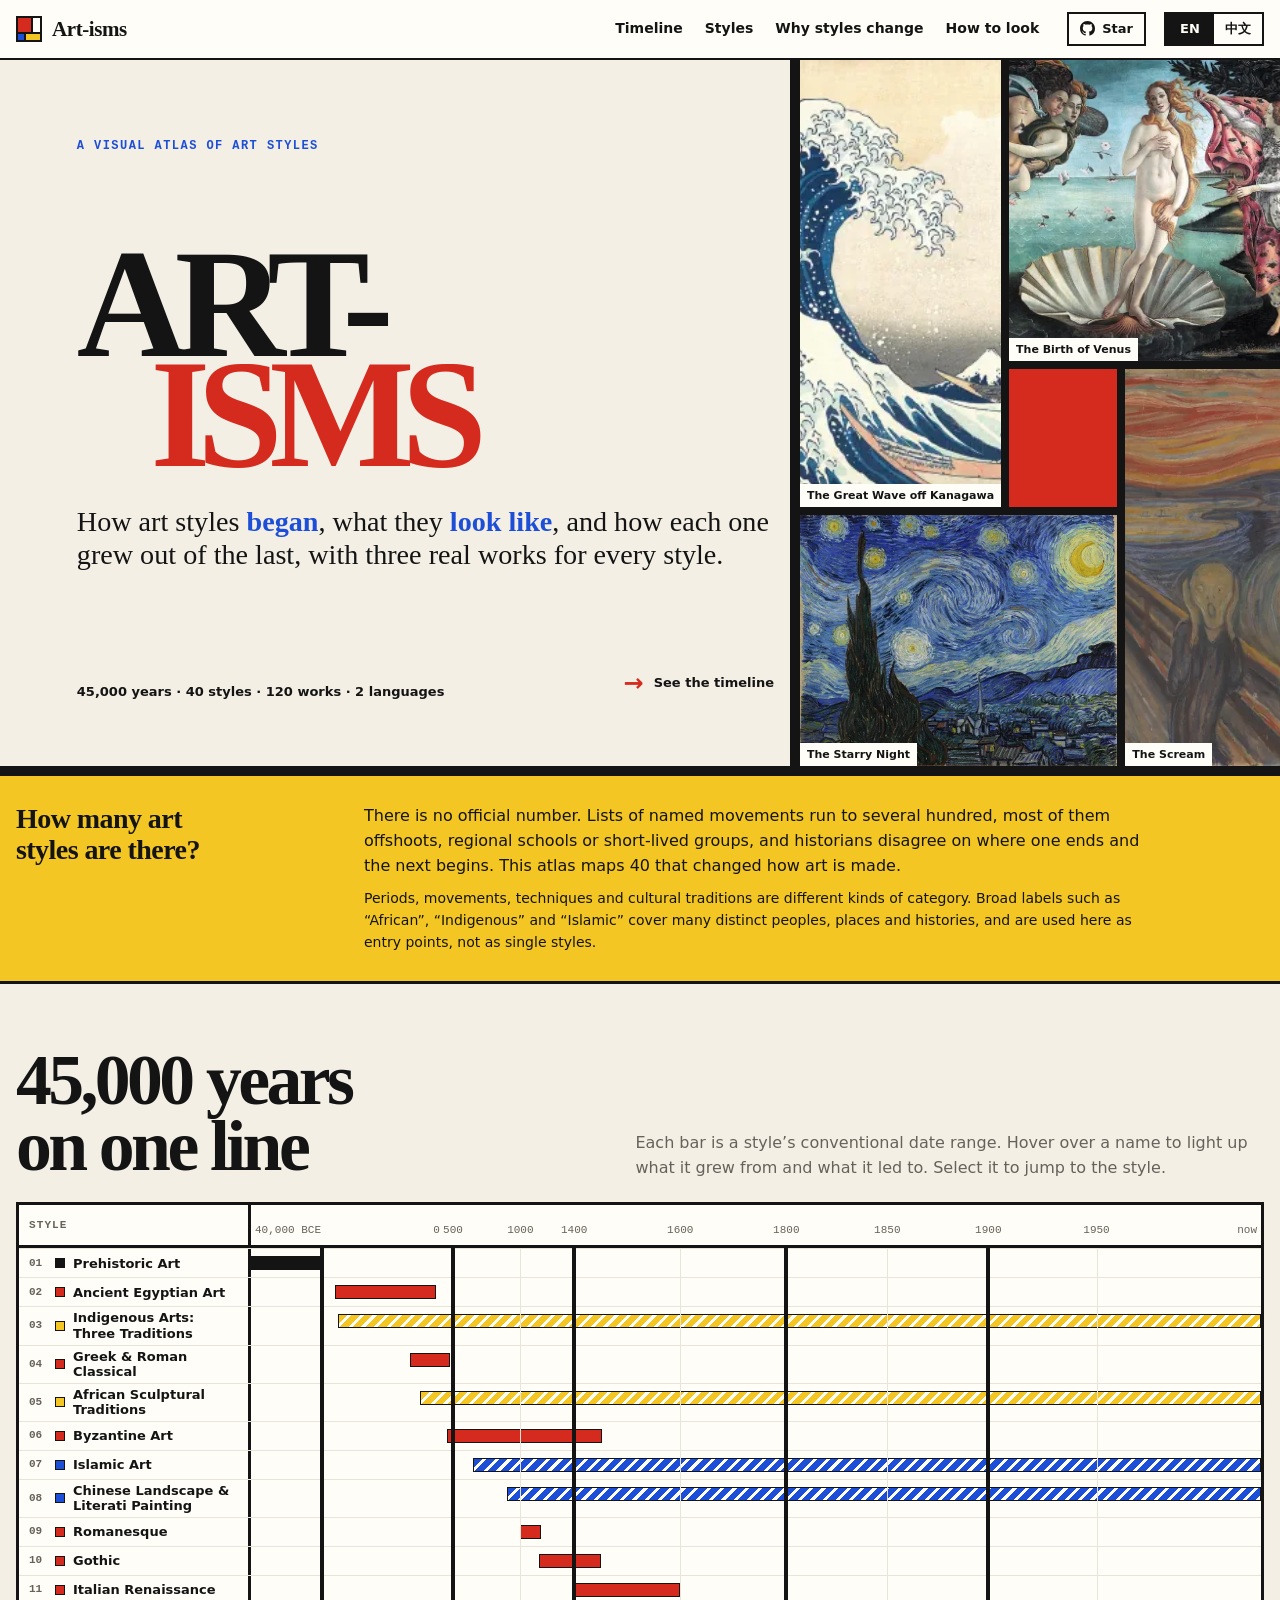
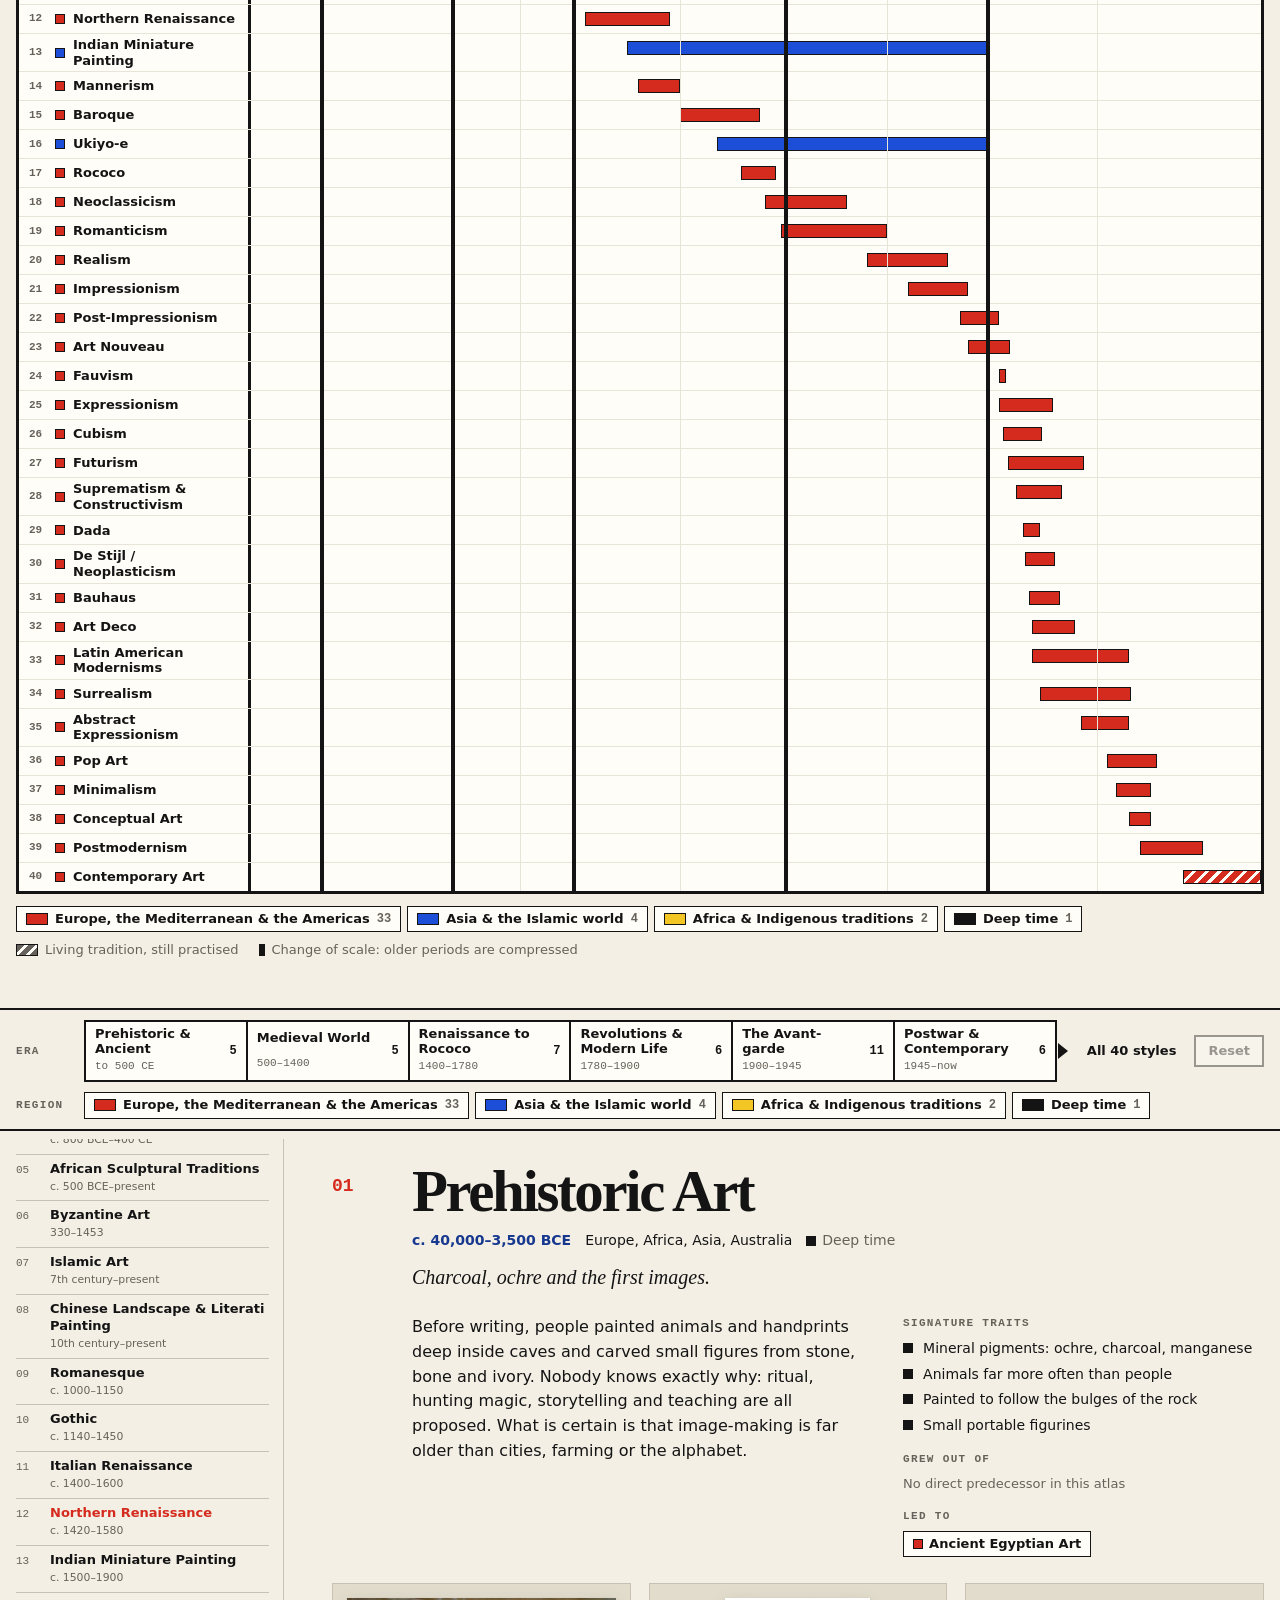
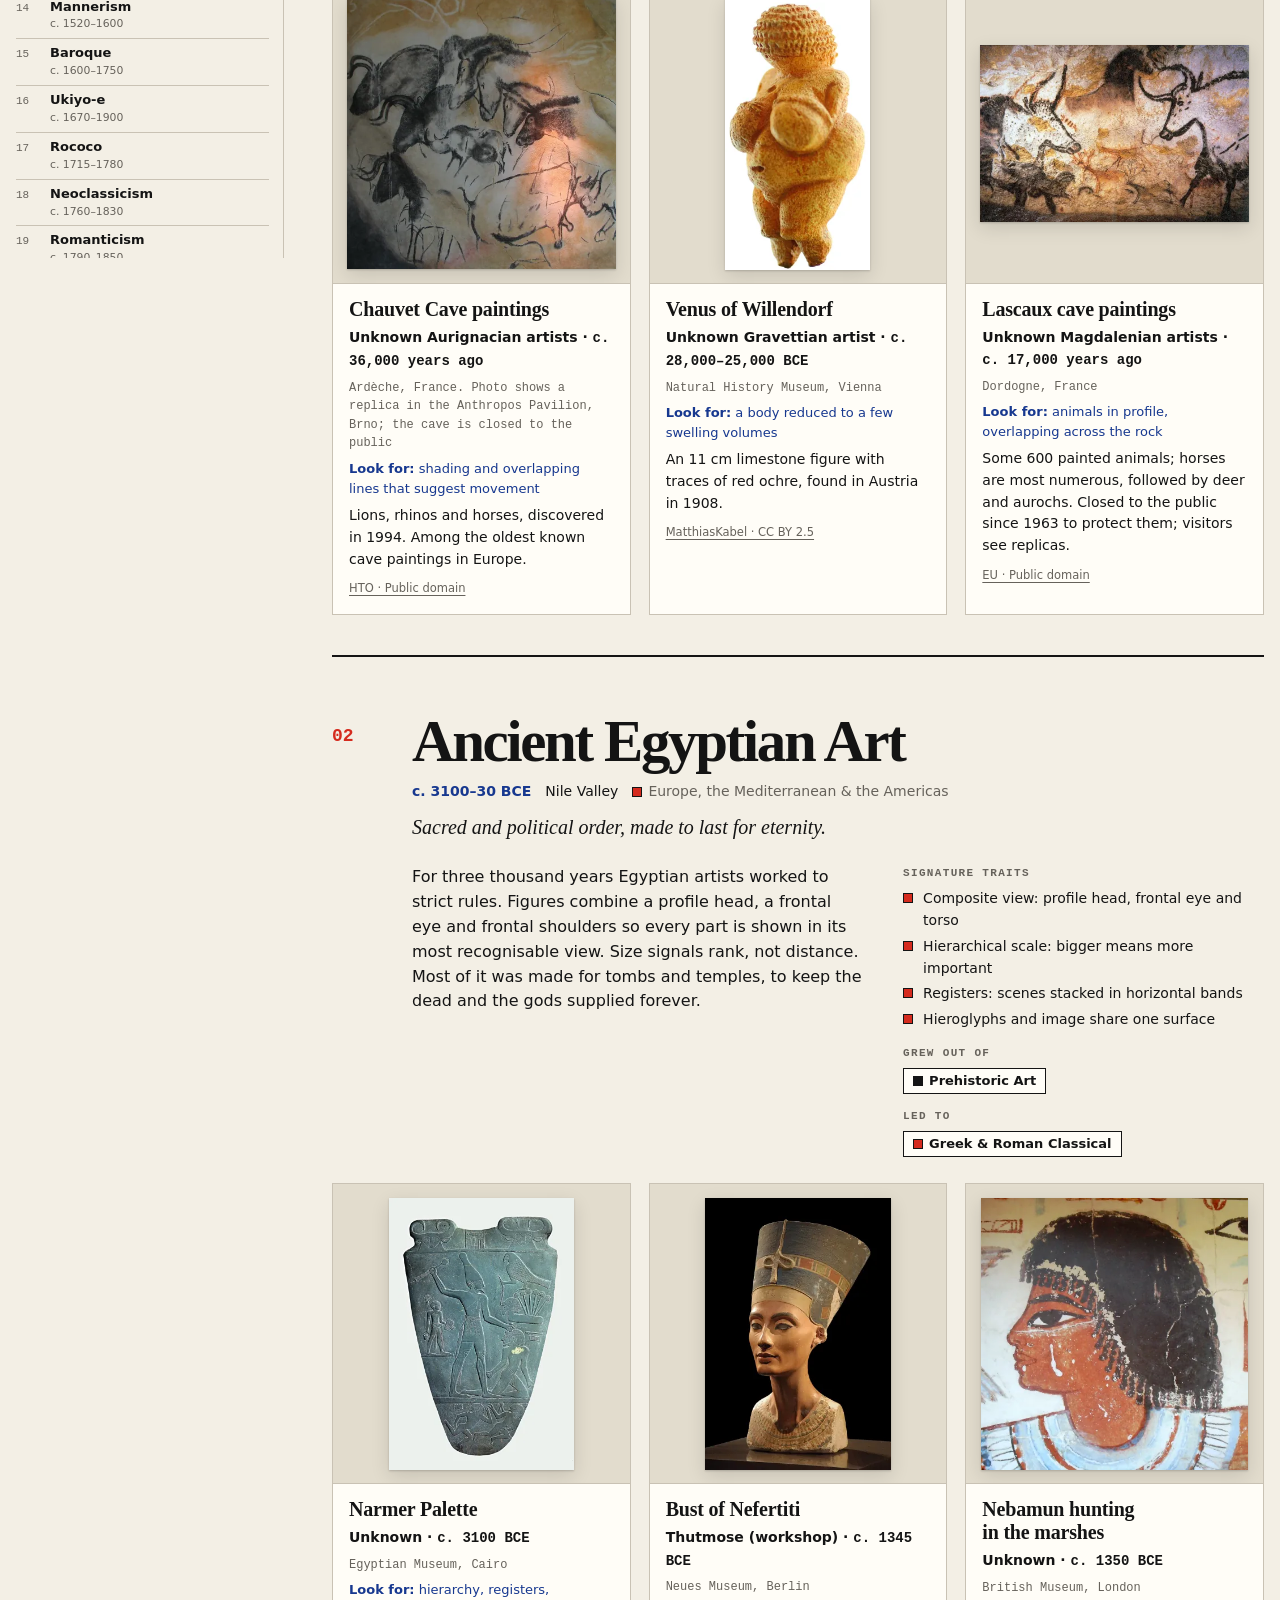
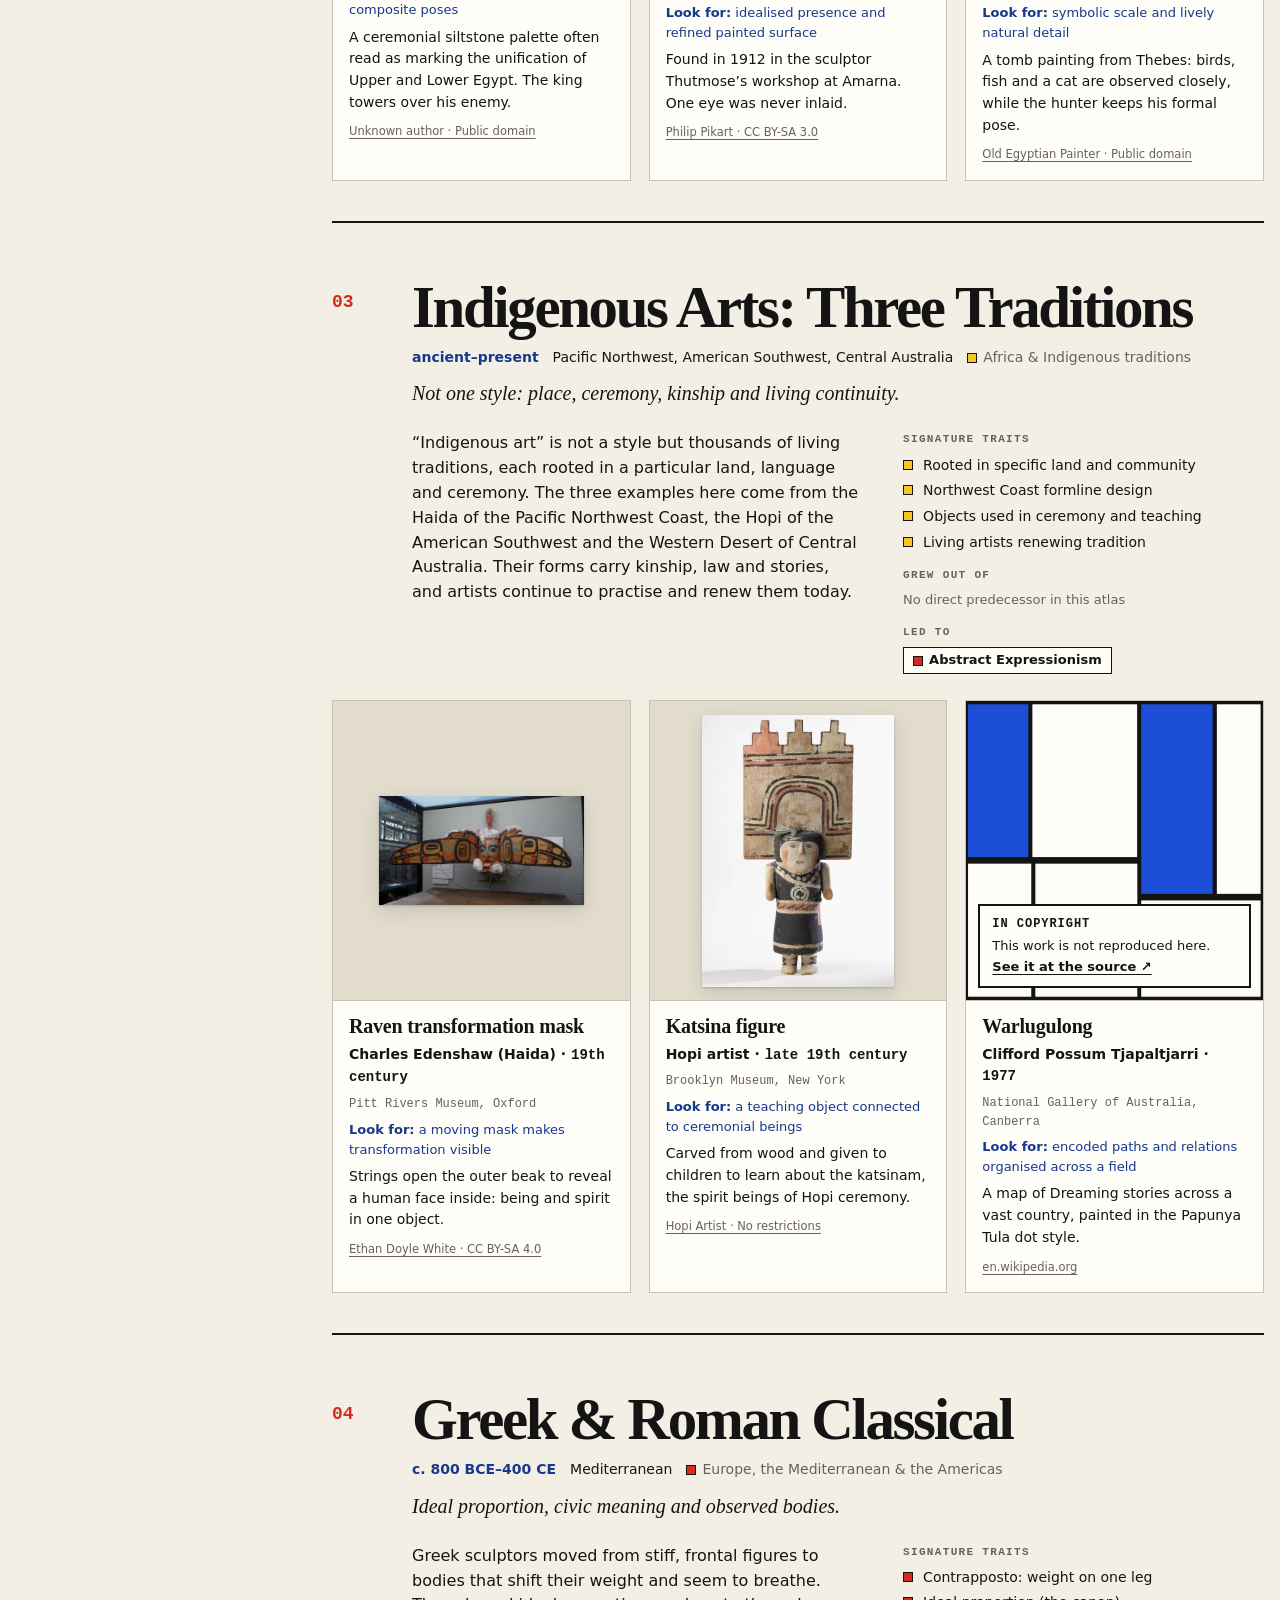
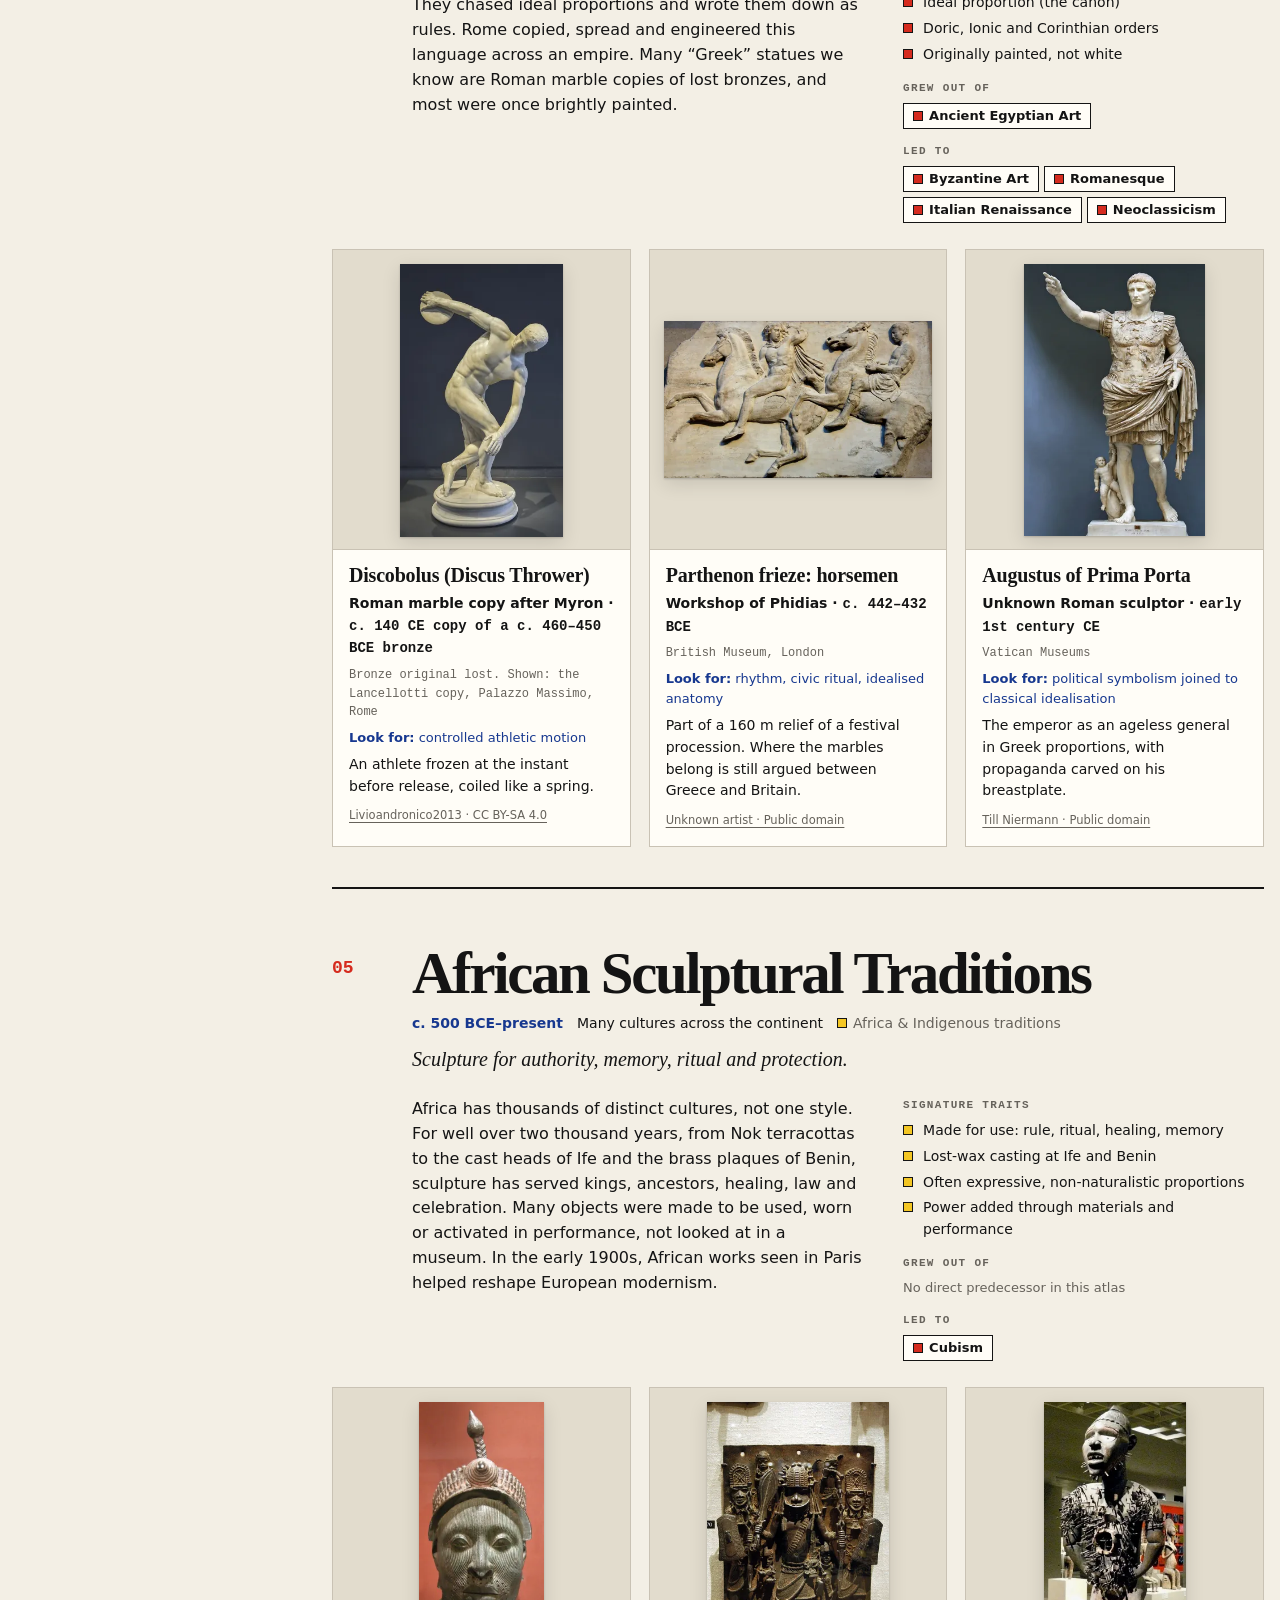
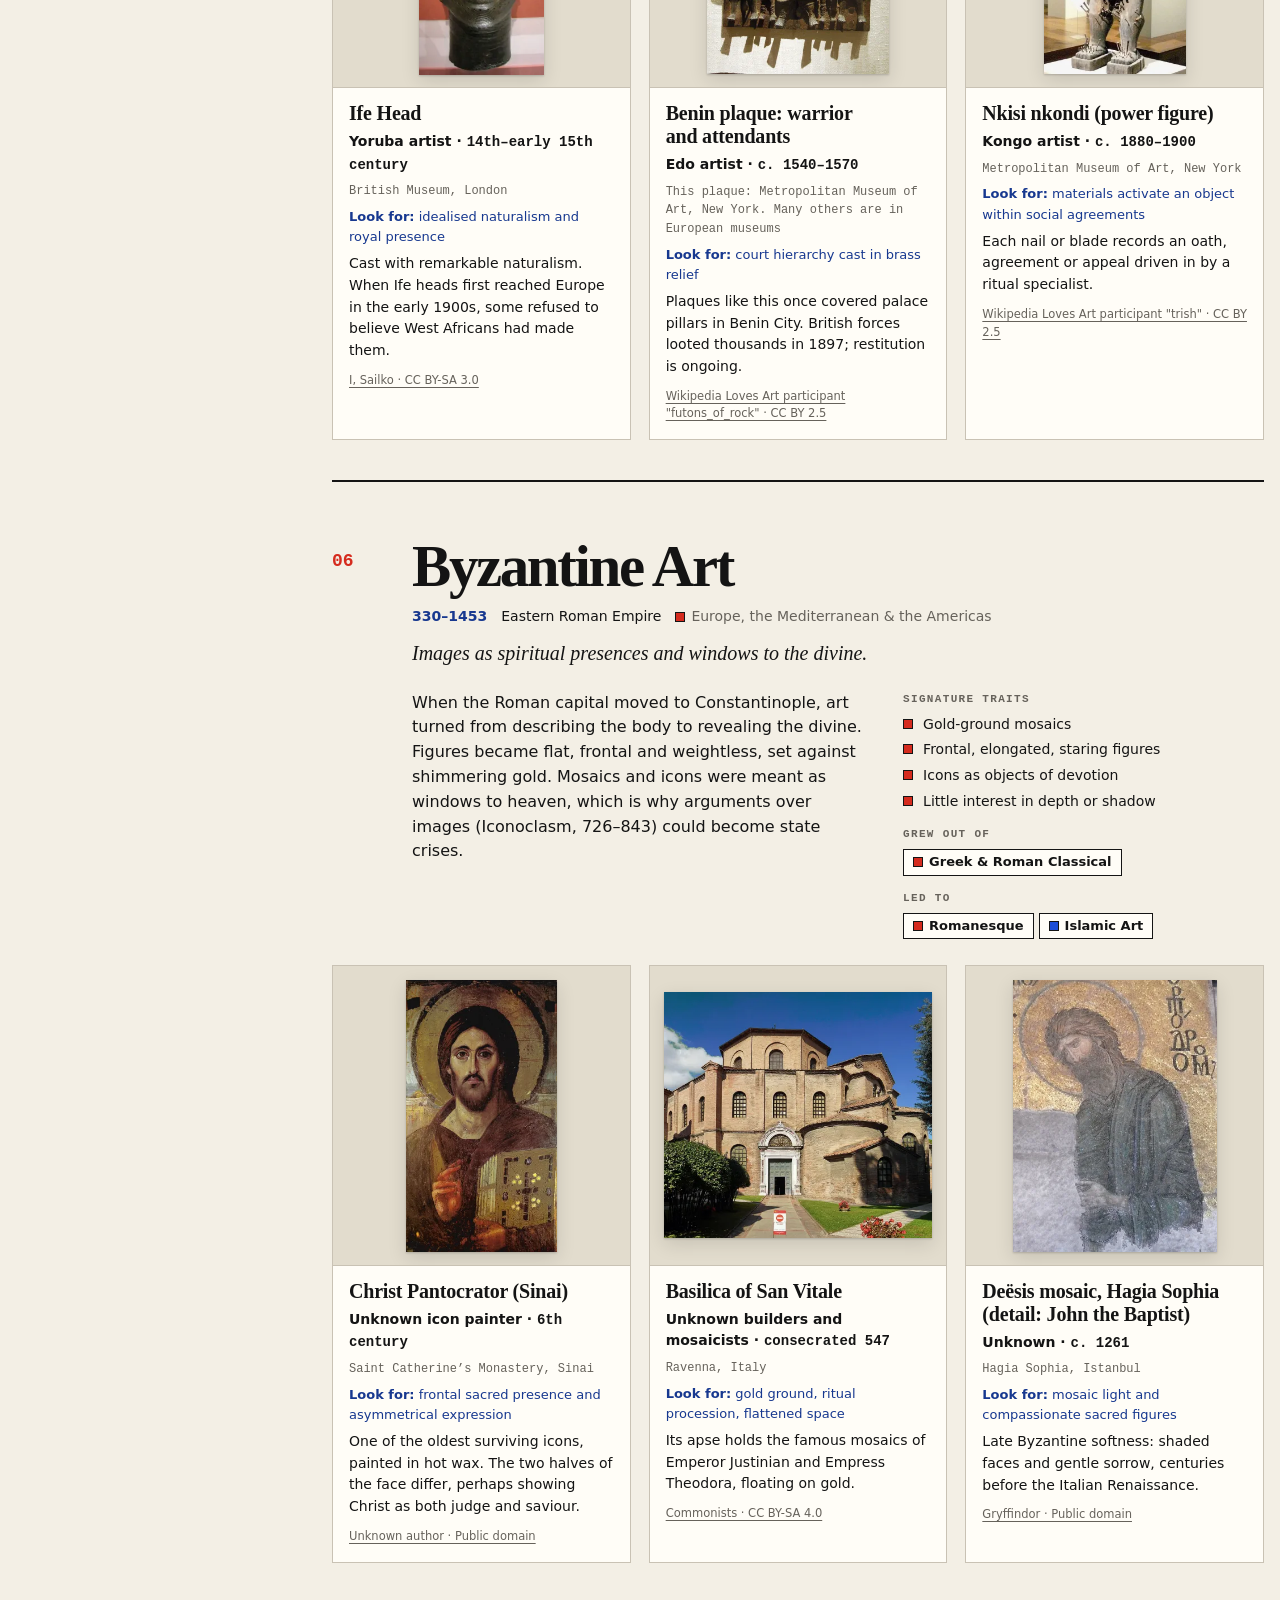
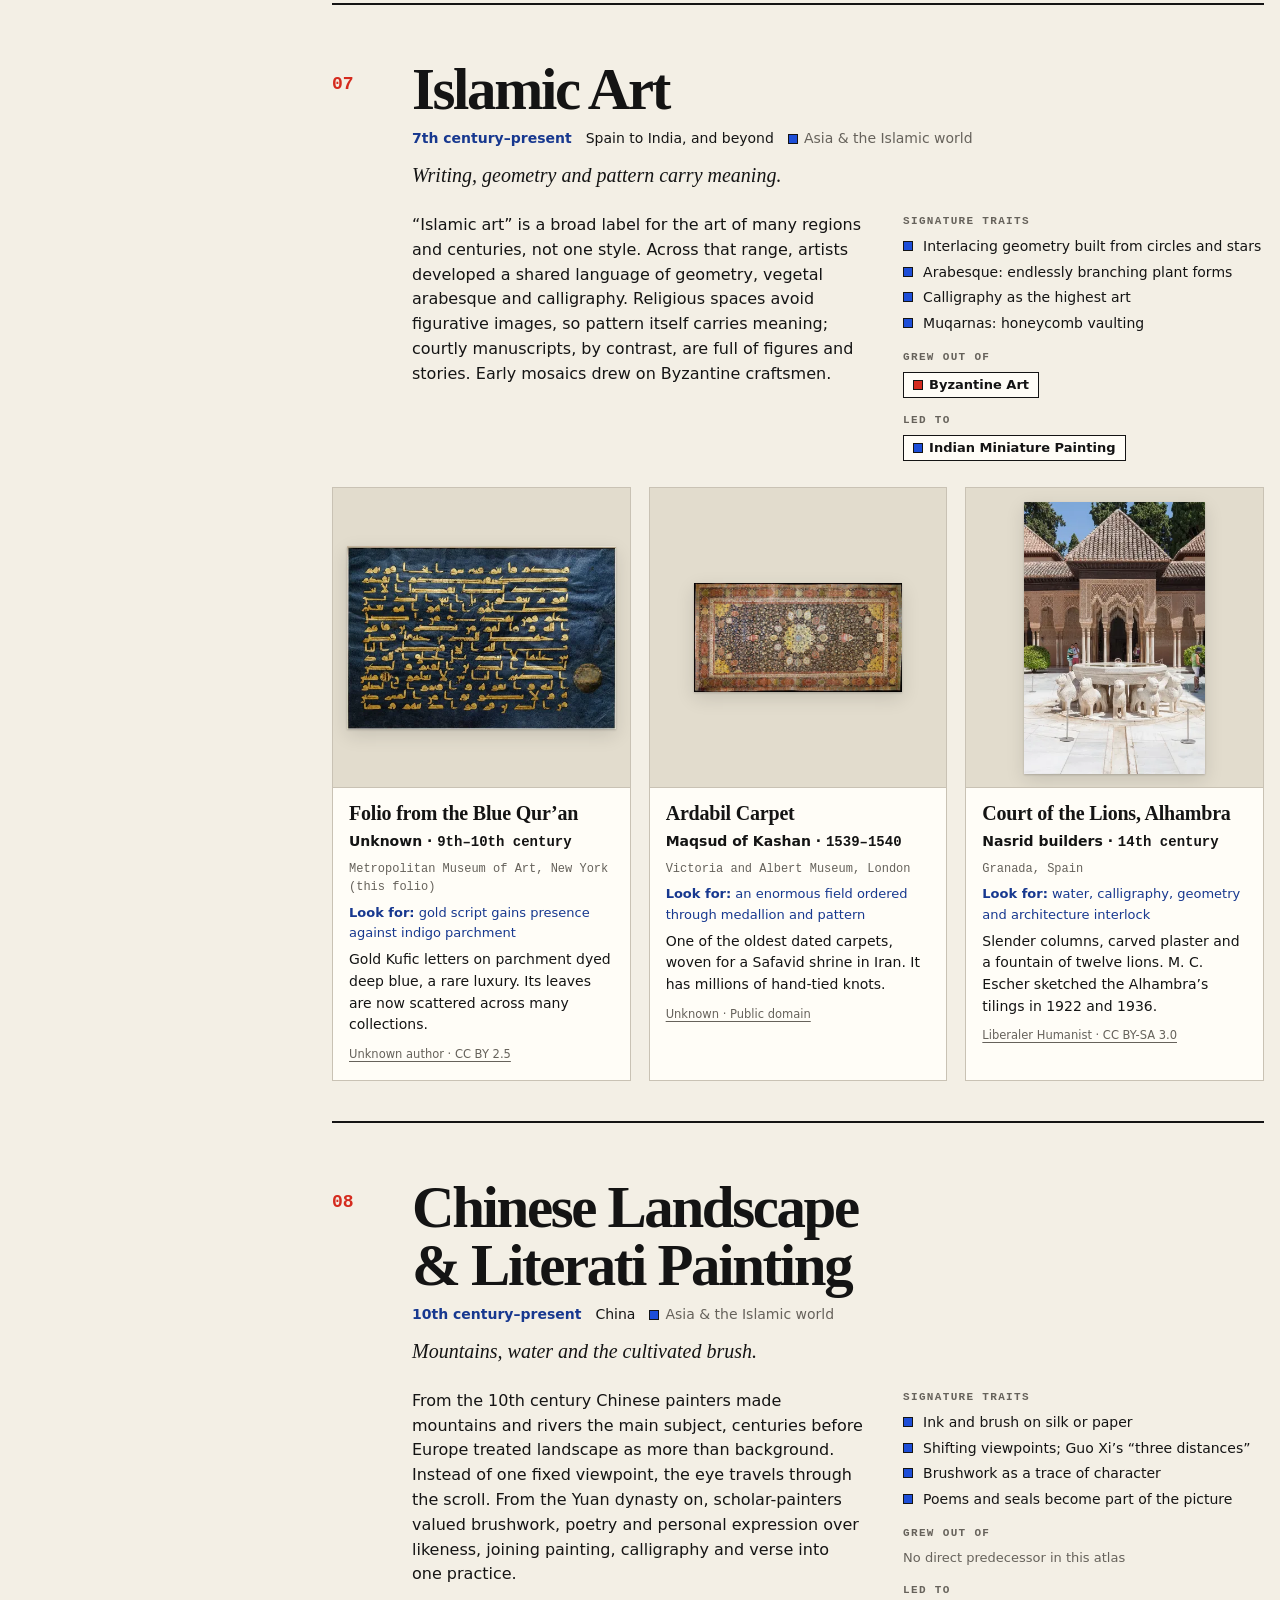
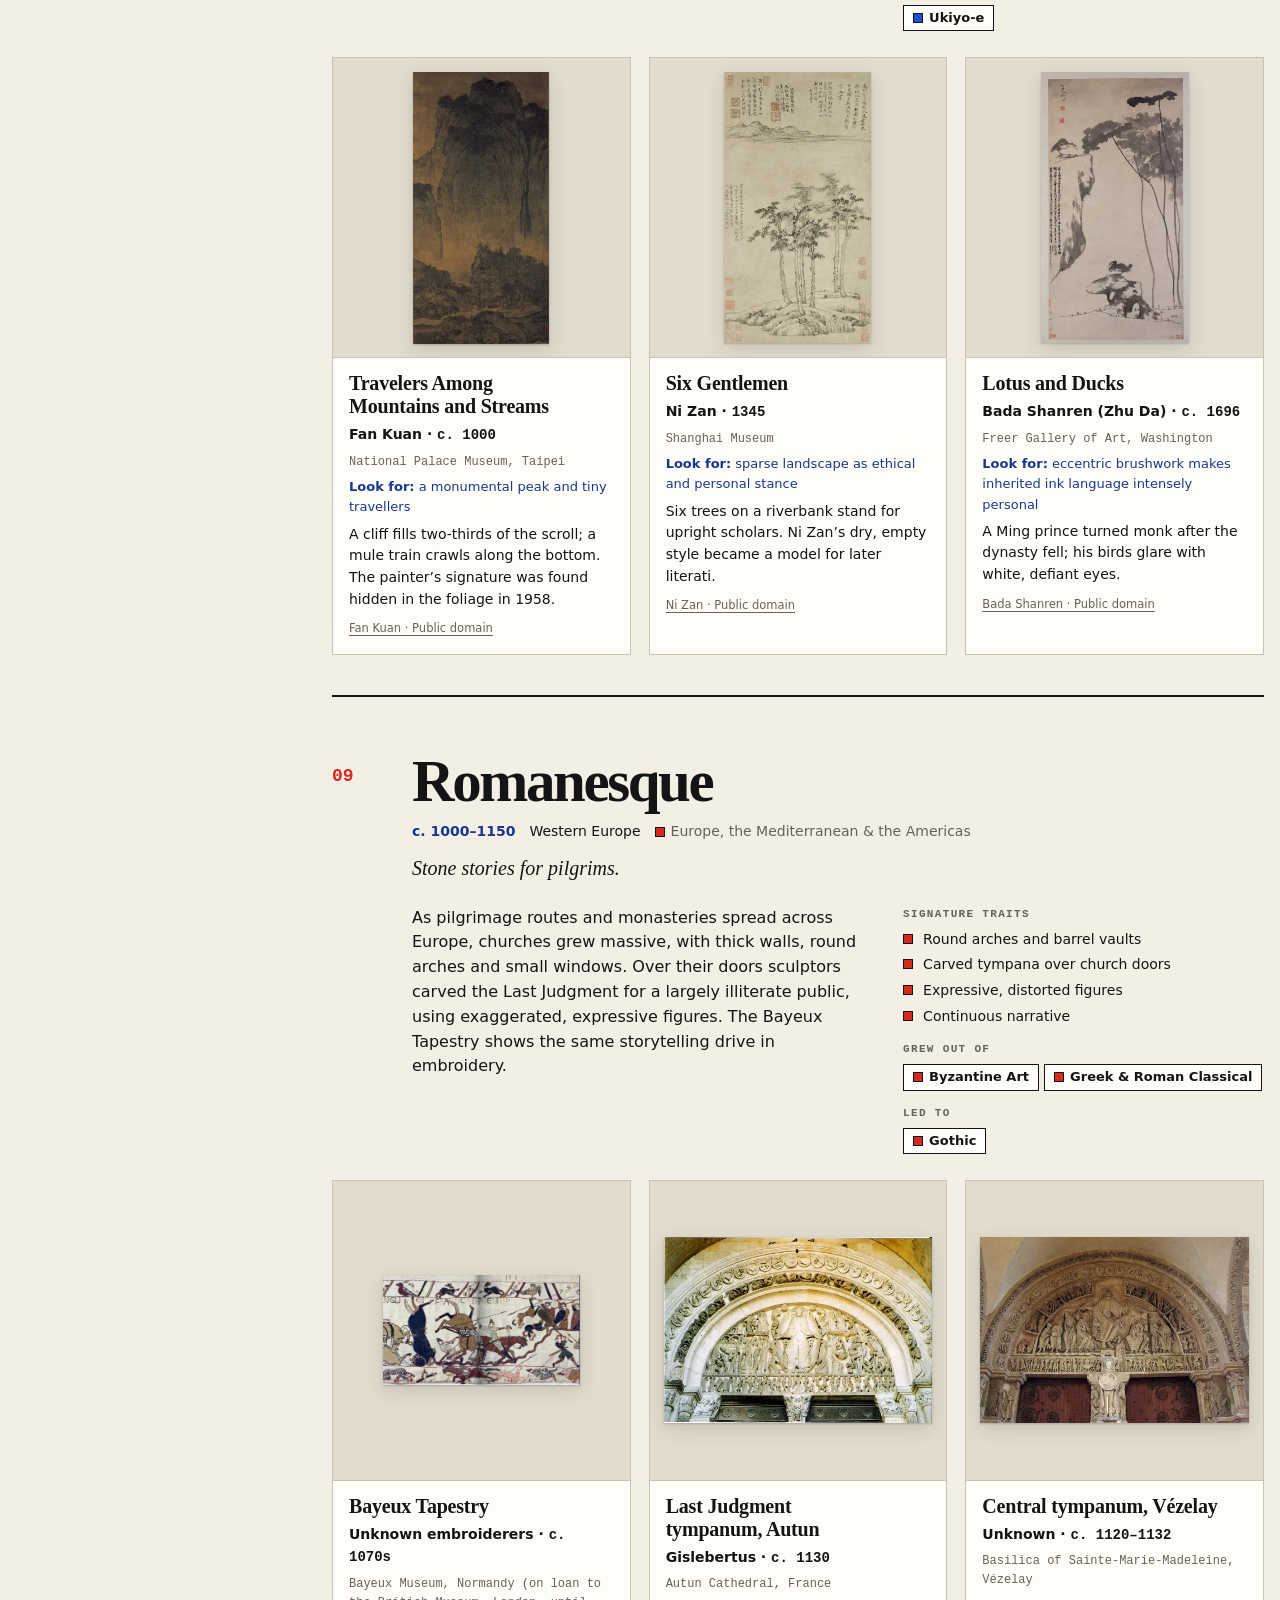
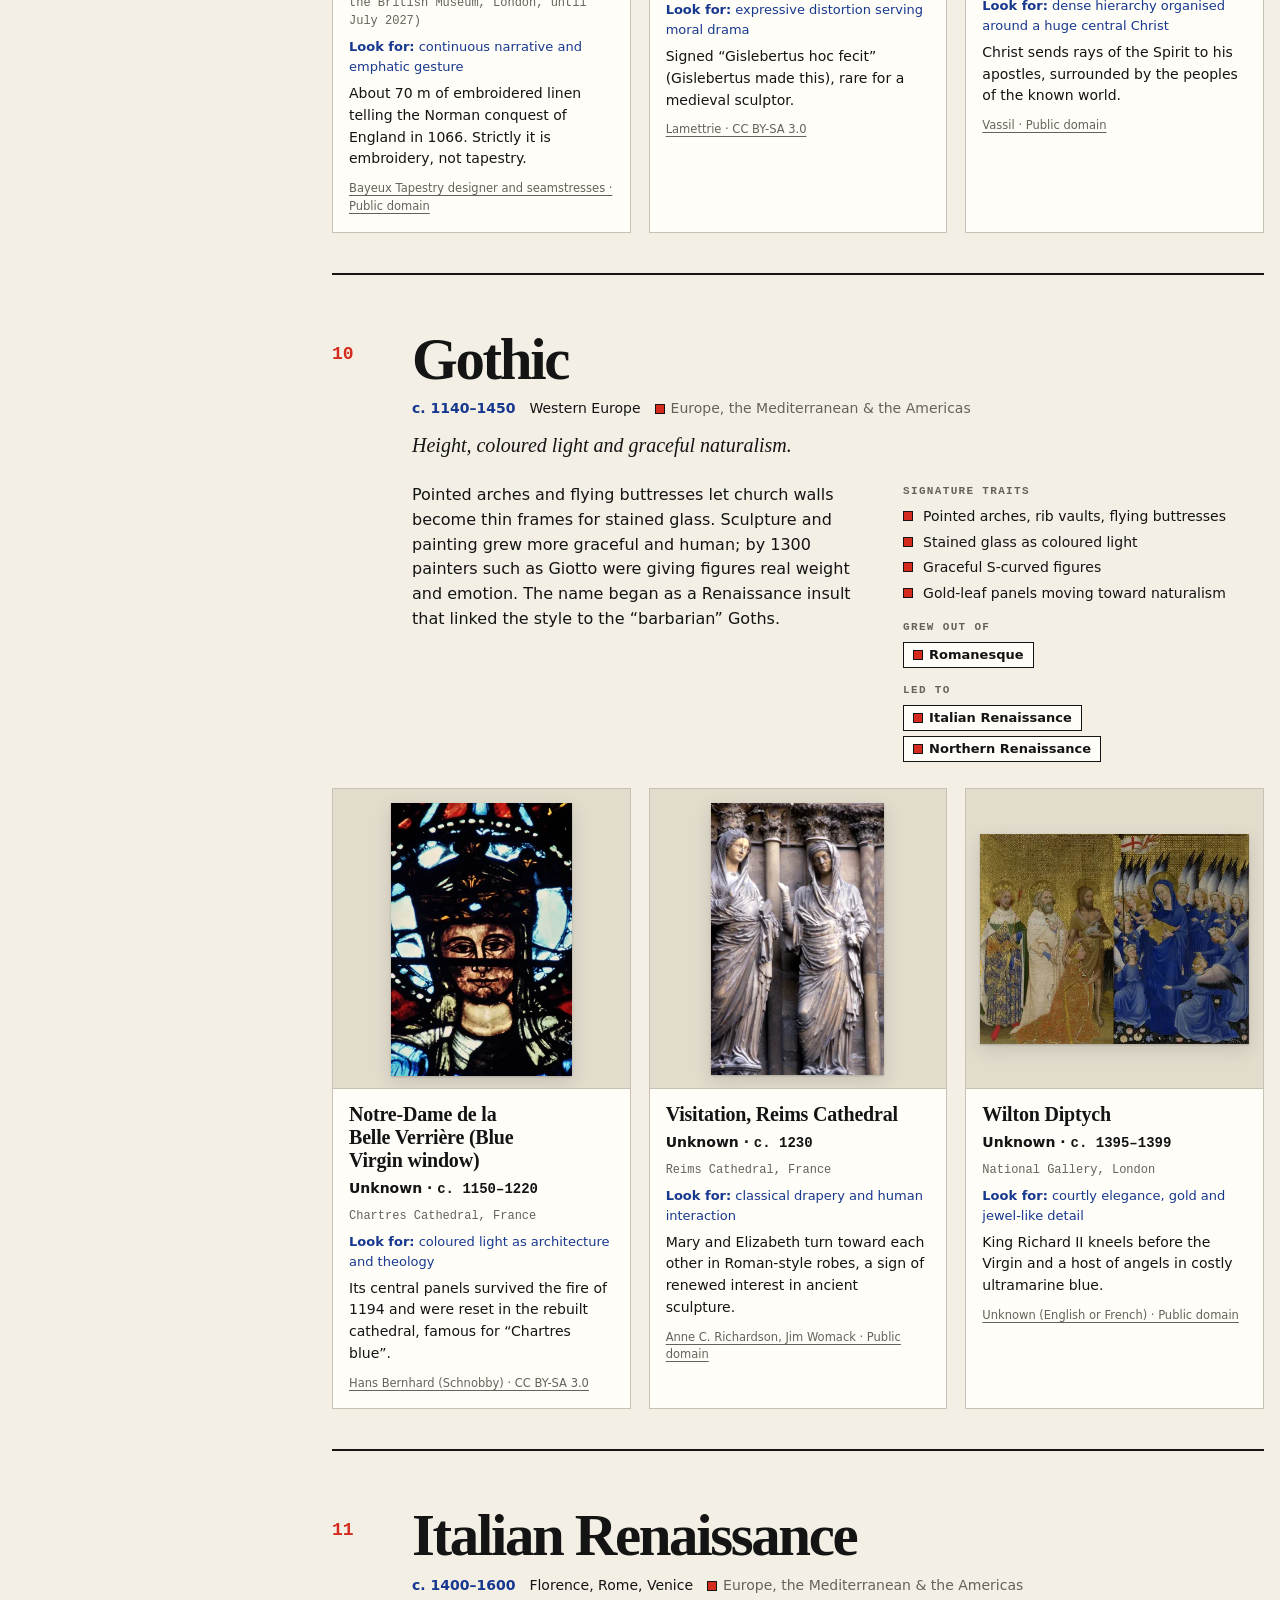
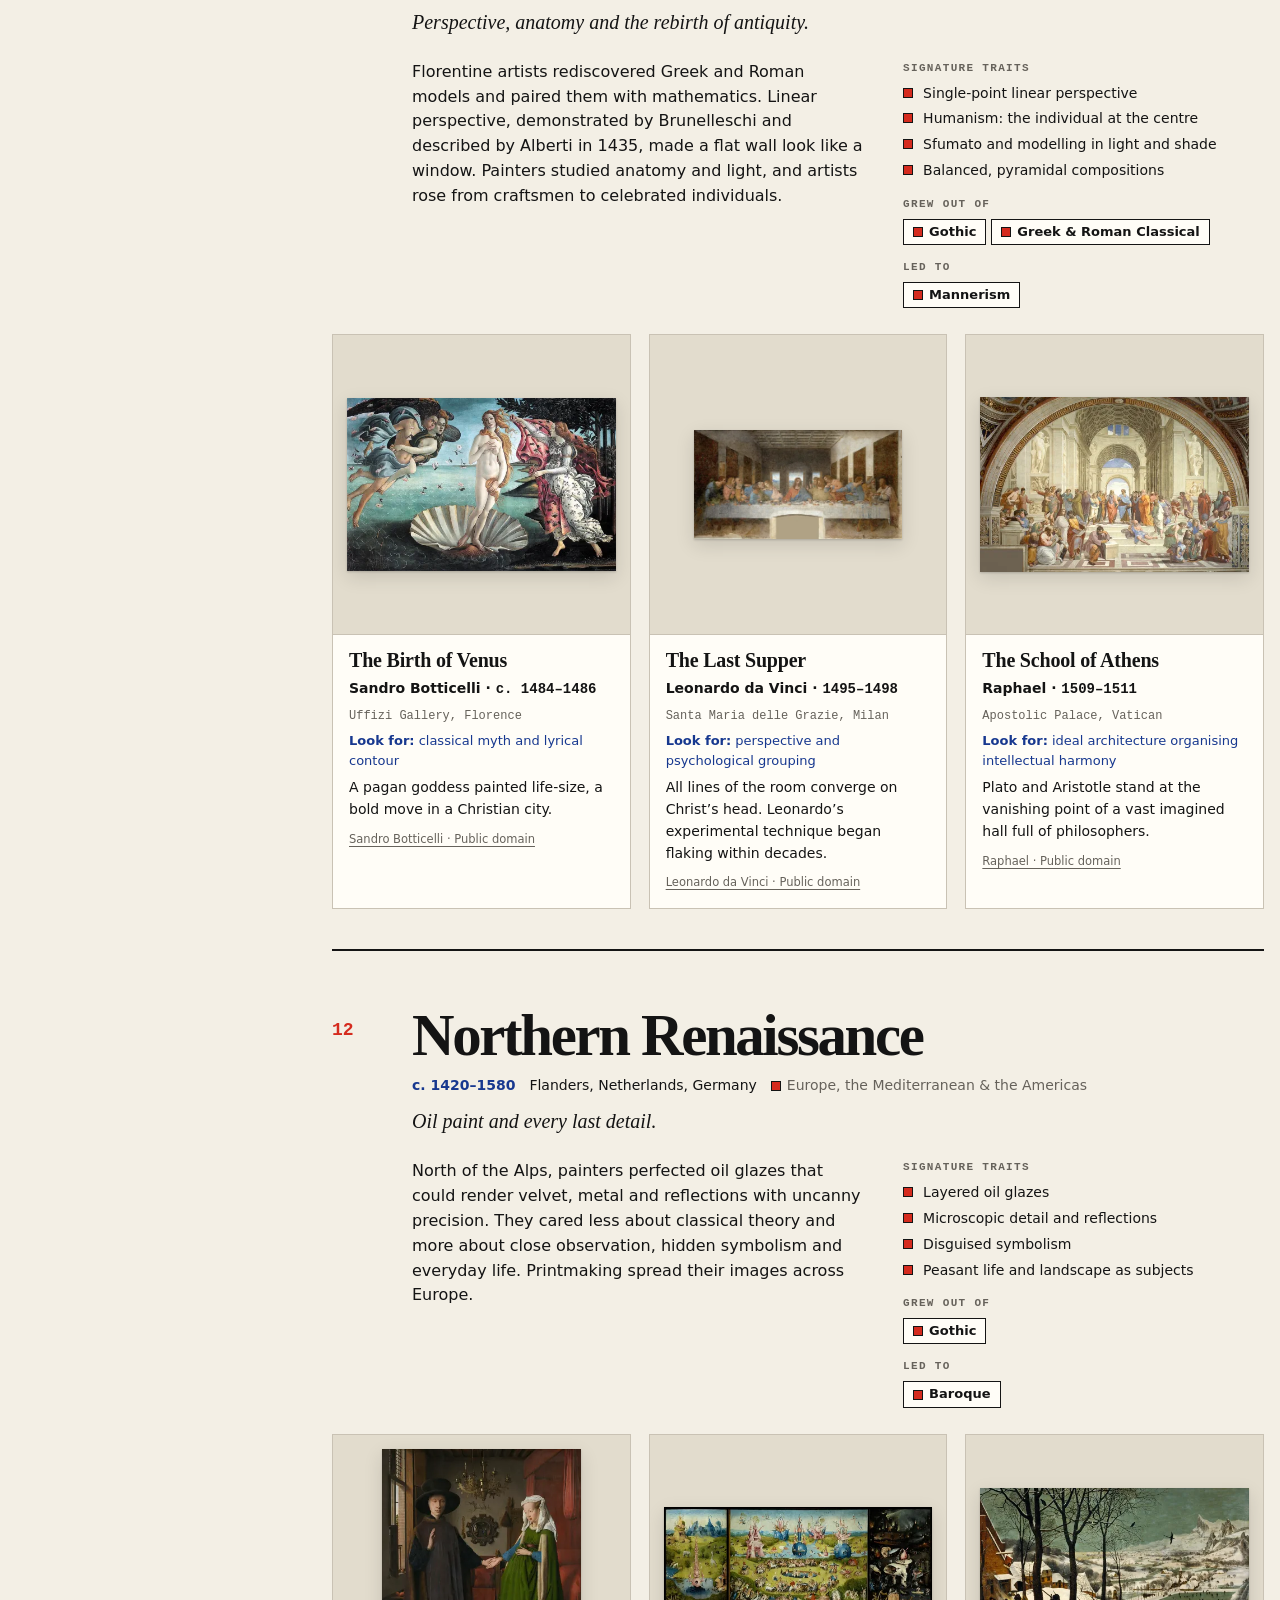
==== commit 3f60c35d: "Fact-check 2026-10-29: resolve the contested claims A second and third review with a wider search se" ====
--- a/public/index.html
+++ b/public/index.html
@@ -196,7 +196,7 @@
 <section class="mv" id="classical">
   <div class="mv-head"><p class="idx">04</p><div><h2>Greek &amp; Roman Classical</h2><p class="meta-row"><span class="yrs">c. 800 BCE–400 CE</span> <span>Mediterranean</span></p><p class="idea">Ideal proportion, civic meaning and observed bodies.</p></div></div>
   <div class="mv-body"><p class="summary">Greek sculptors moved from stiff, frontal figures to bodies that shift their weight and seem to breathe. They chased ideal proportions and wrote them down as rules. Rome copied, spread and engineered this language across an empire. Many “Greek” statues we know are Roman marble copies of lost bronzes, and most were once brightly painted.</p></div>
-  <ul class="seo-works"><li><b>Discobolus (Discus Thrower)</b>, Roman marble copy after Myron, c. 140 CE copy of a c. 460–450 BCE bronze. Bronze original lost. Shown: the Lancellotti copy, Palazzo Massimo, Rome</li><li><b>Parthenon frieze: horsemen</b>, Workshop of Phidias, c. 443–437 BCE. British Museum, London</li><li><b>Augustus of Prima Porta</b>, Unknown Roman sculptor, early 1st century CE. Vatican Museums</li></ul>
+  <ul class="seo-works"><li><b>Discobolus (Discus Thrower)</b>, Roman marble copy after Myron, c. 140 CE copy of a c. 460–450 BCE bronze. Bronze original lost. Shown: the Lancellotti copy, Palazzo Massimo, Rome</li><li><b>Parthenon frieze: horsemen</b>, Workshop of Phidias, c. 442–432 BCE. British Museum, London</li><li><b>Augustus of Prima Porta</b>, Unknown Roman sculptor, early 1st century CE. Vatican Museums</li></ul>
 </section>
 <section class="mv" id="african">
   <div class="mv-head"><p class="idx">05</p><div><h2>African Sculptural Traditions</h2><p class="meta-row"><span class="yrs">c. 500 BCE–present</span> <span>Many cultures across the continent</span></p><p class="idea">Sculpture for authority, memory, ritual and protection.</p></div></div>
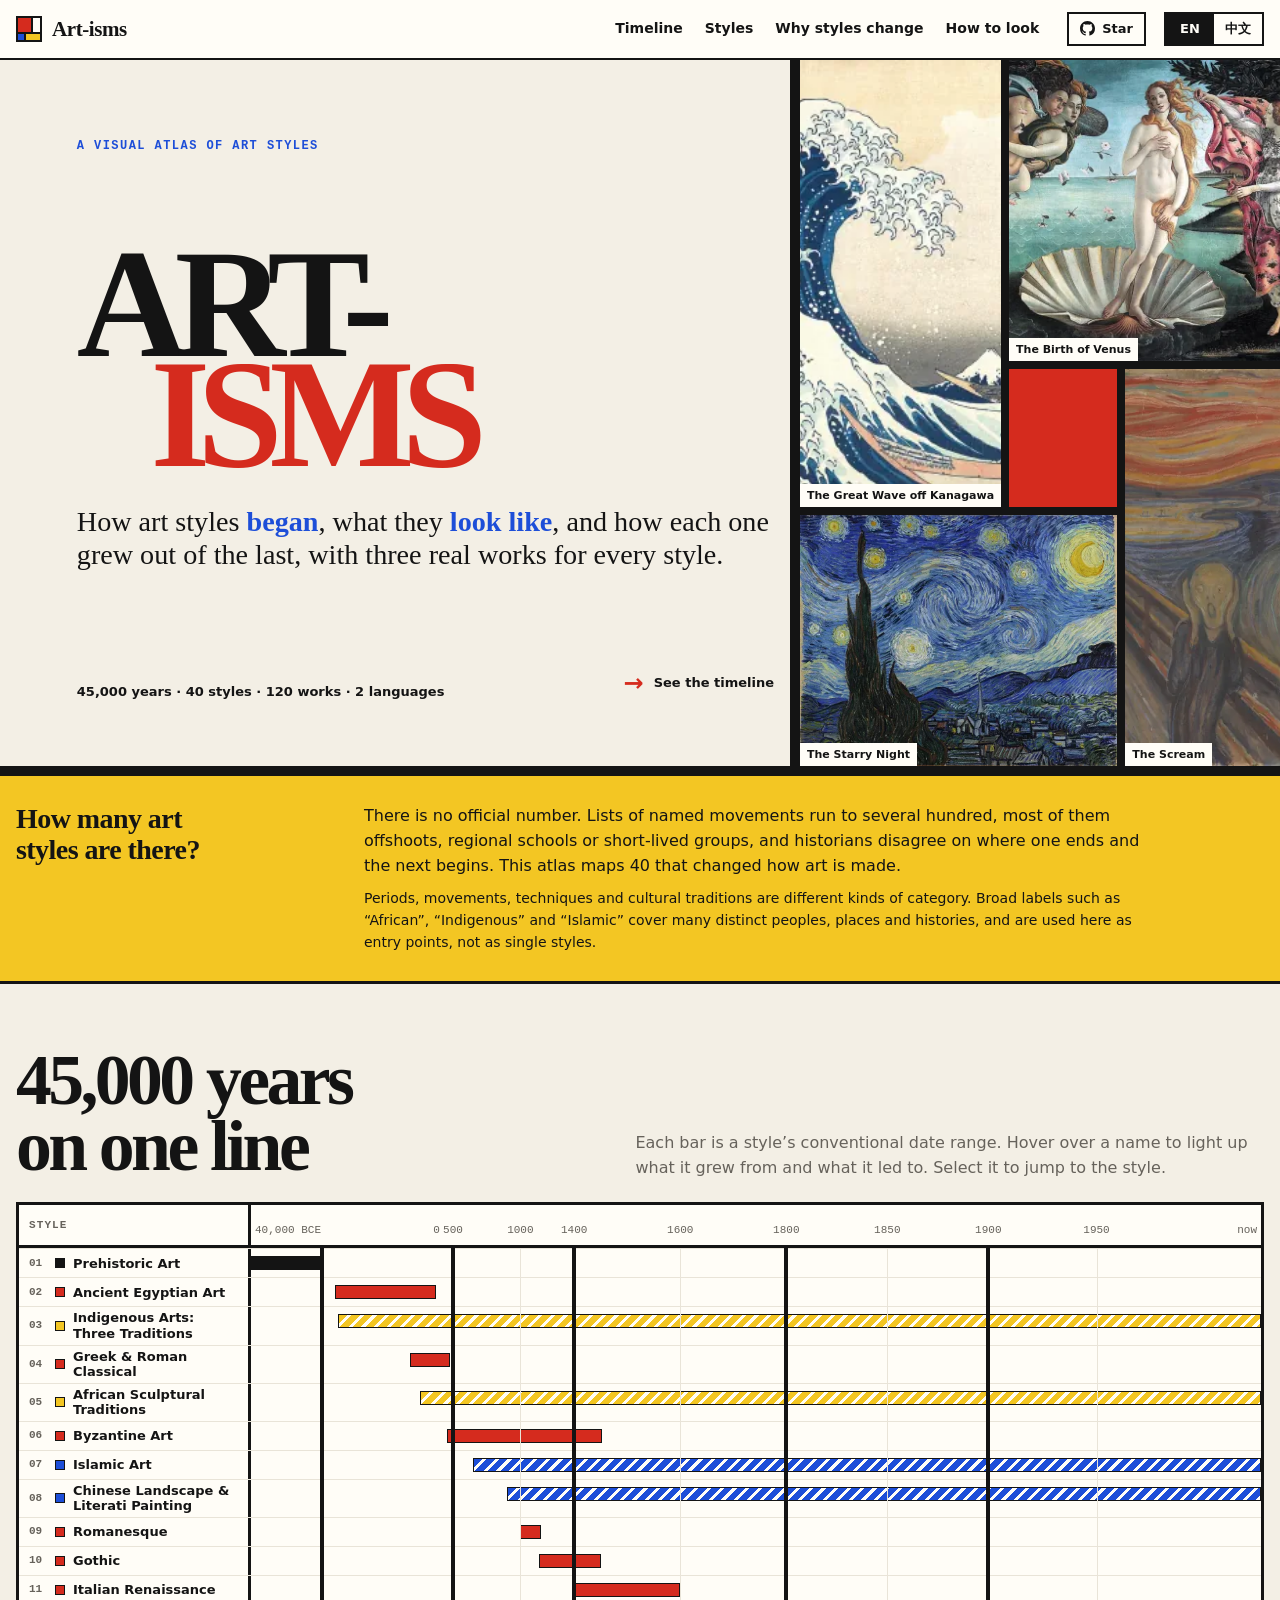
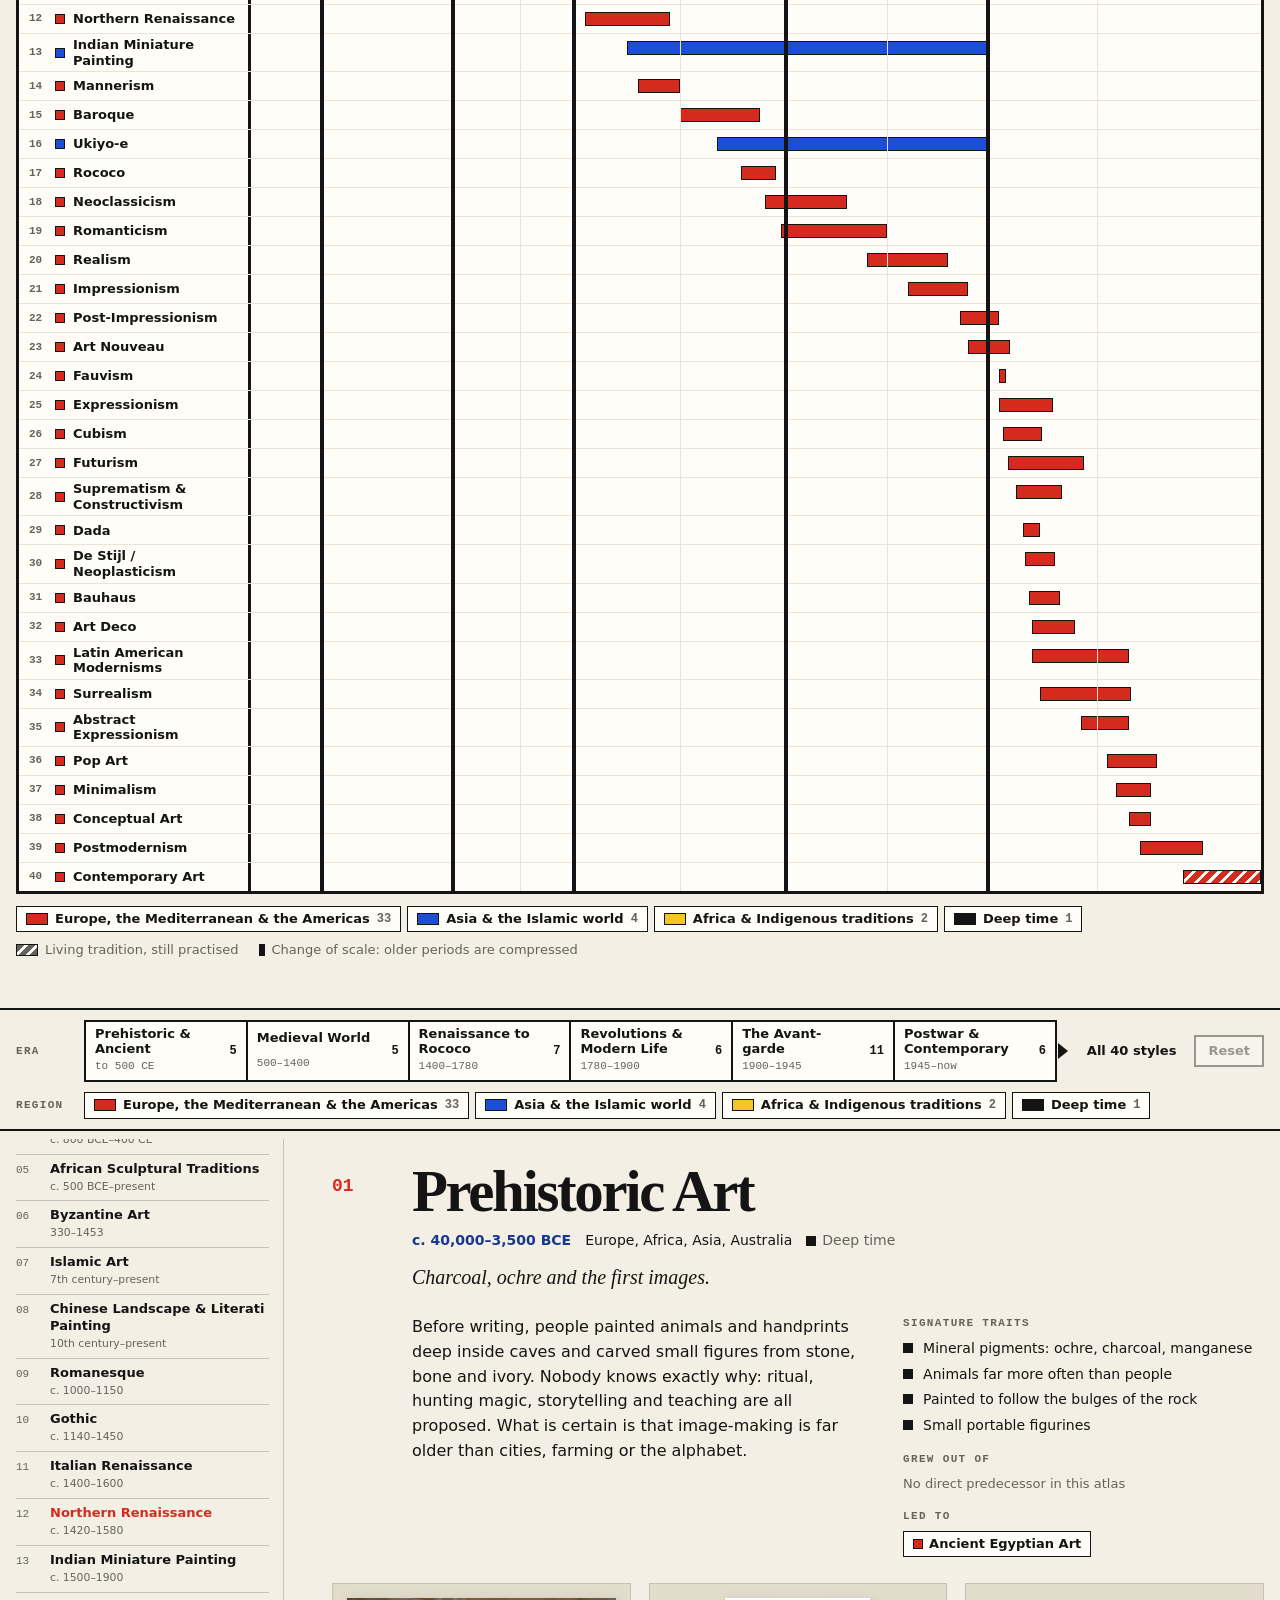
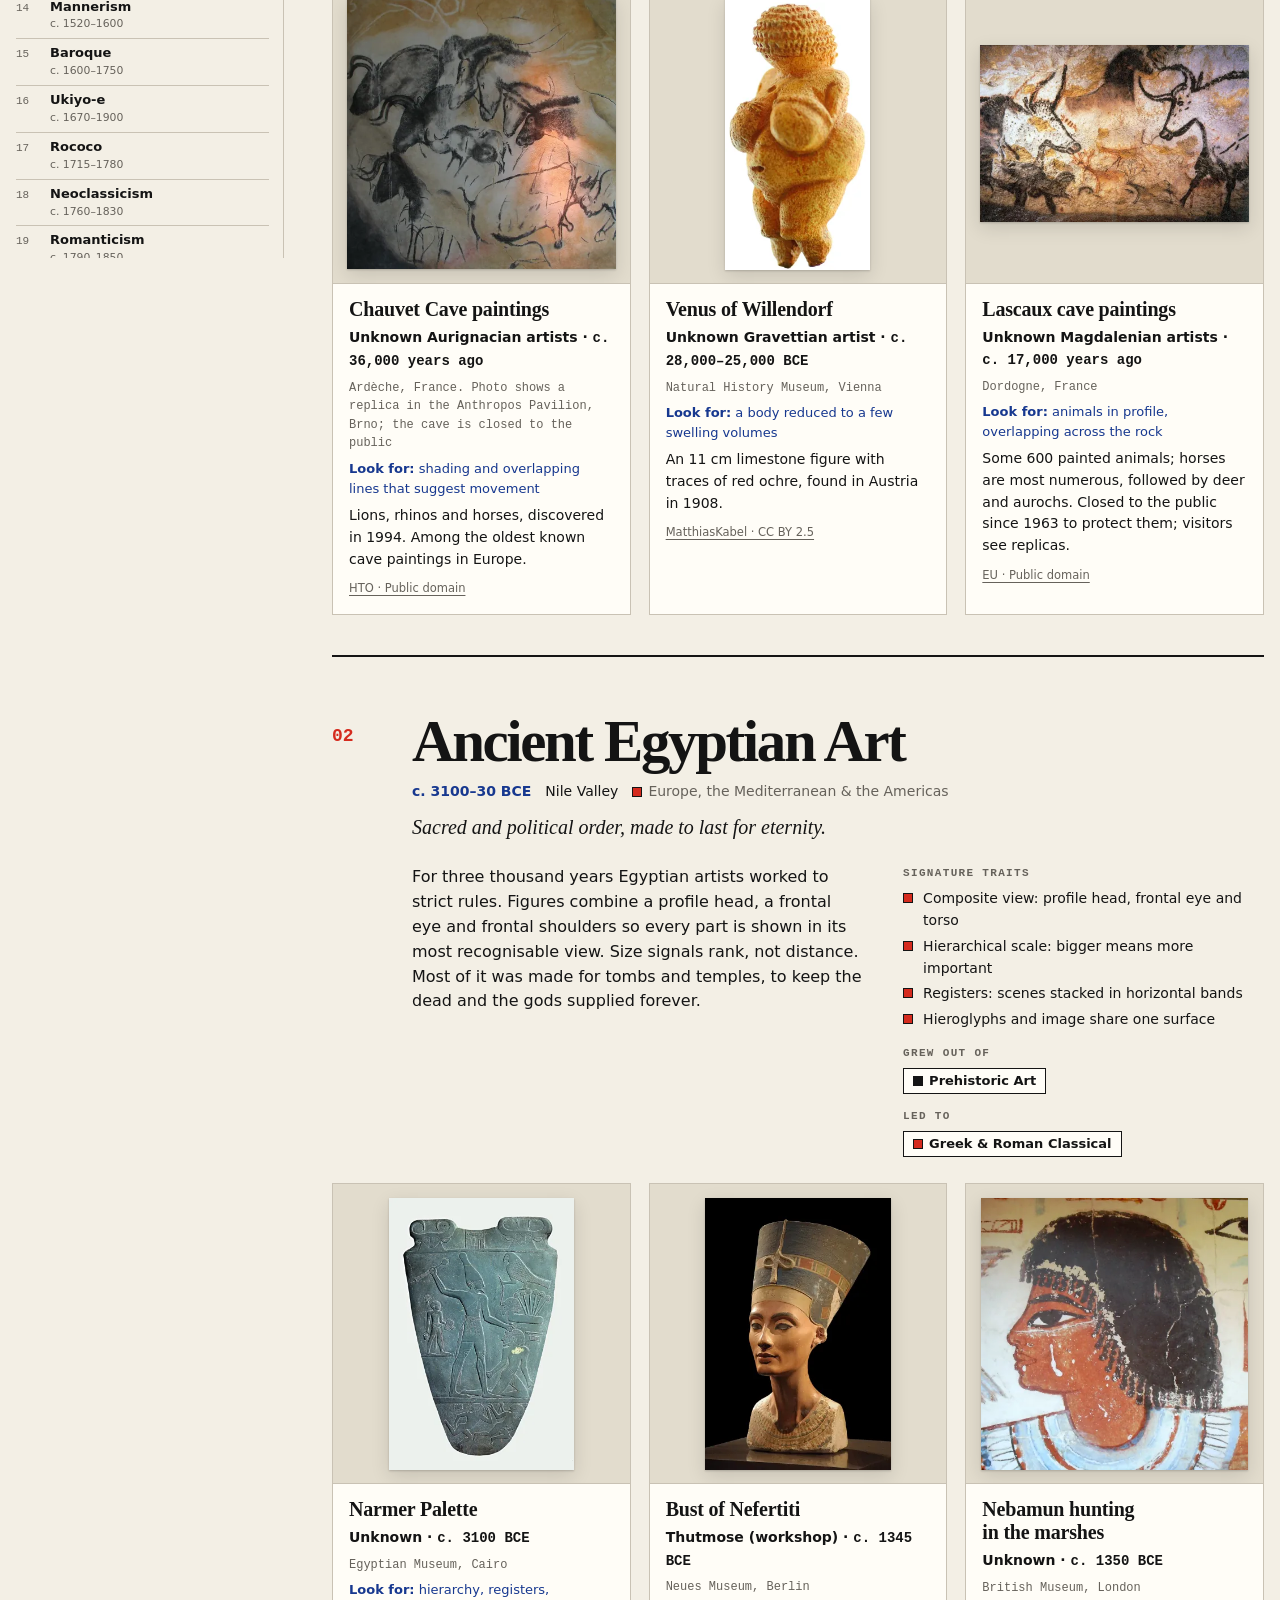
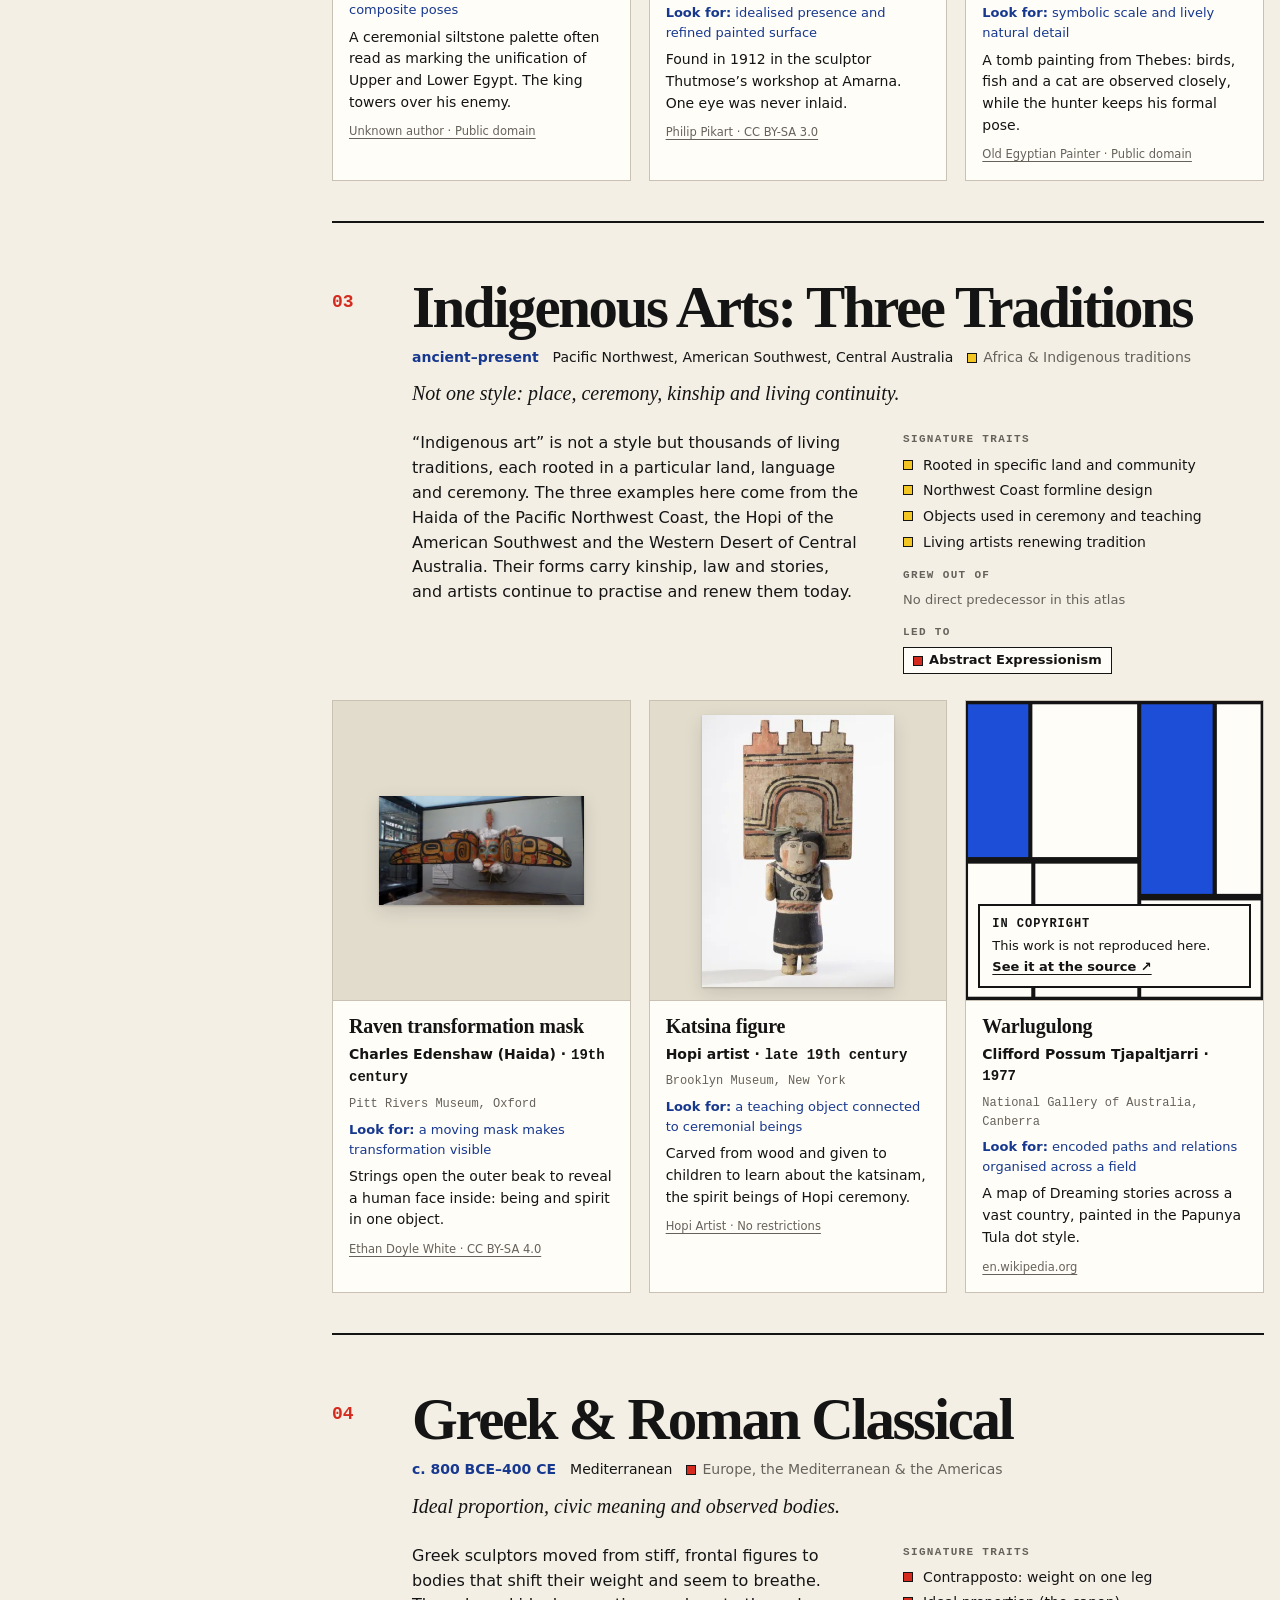
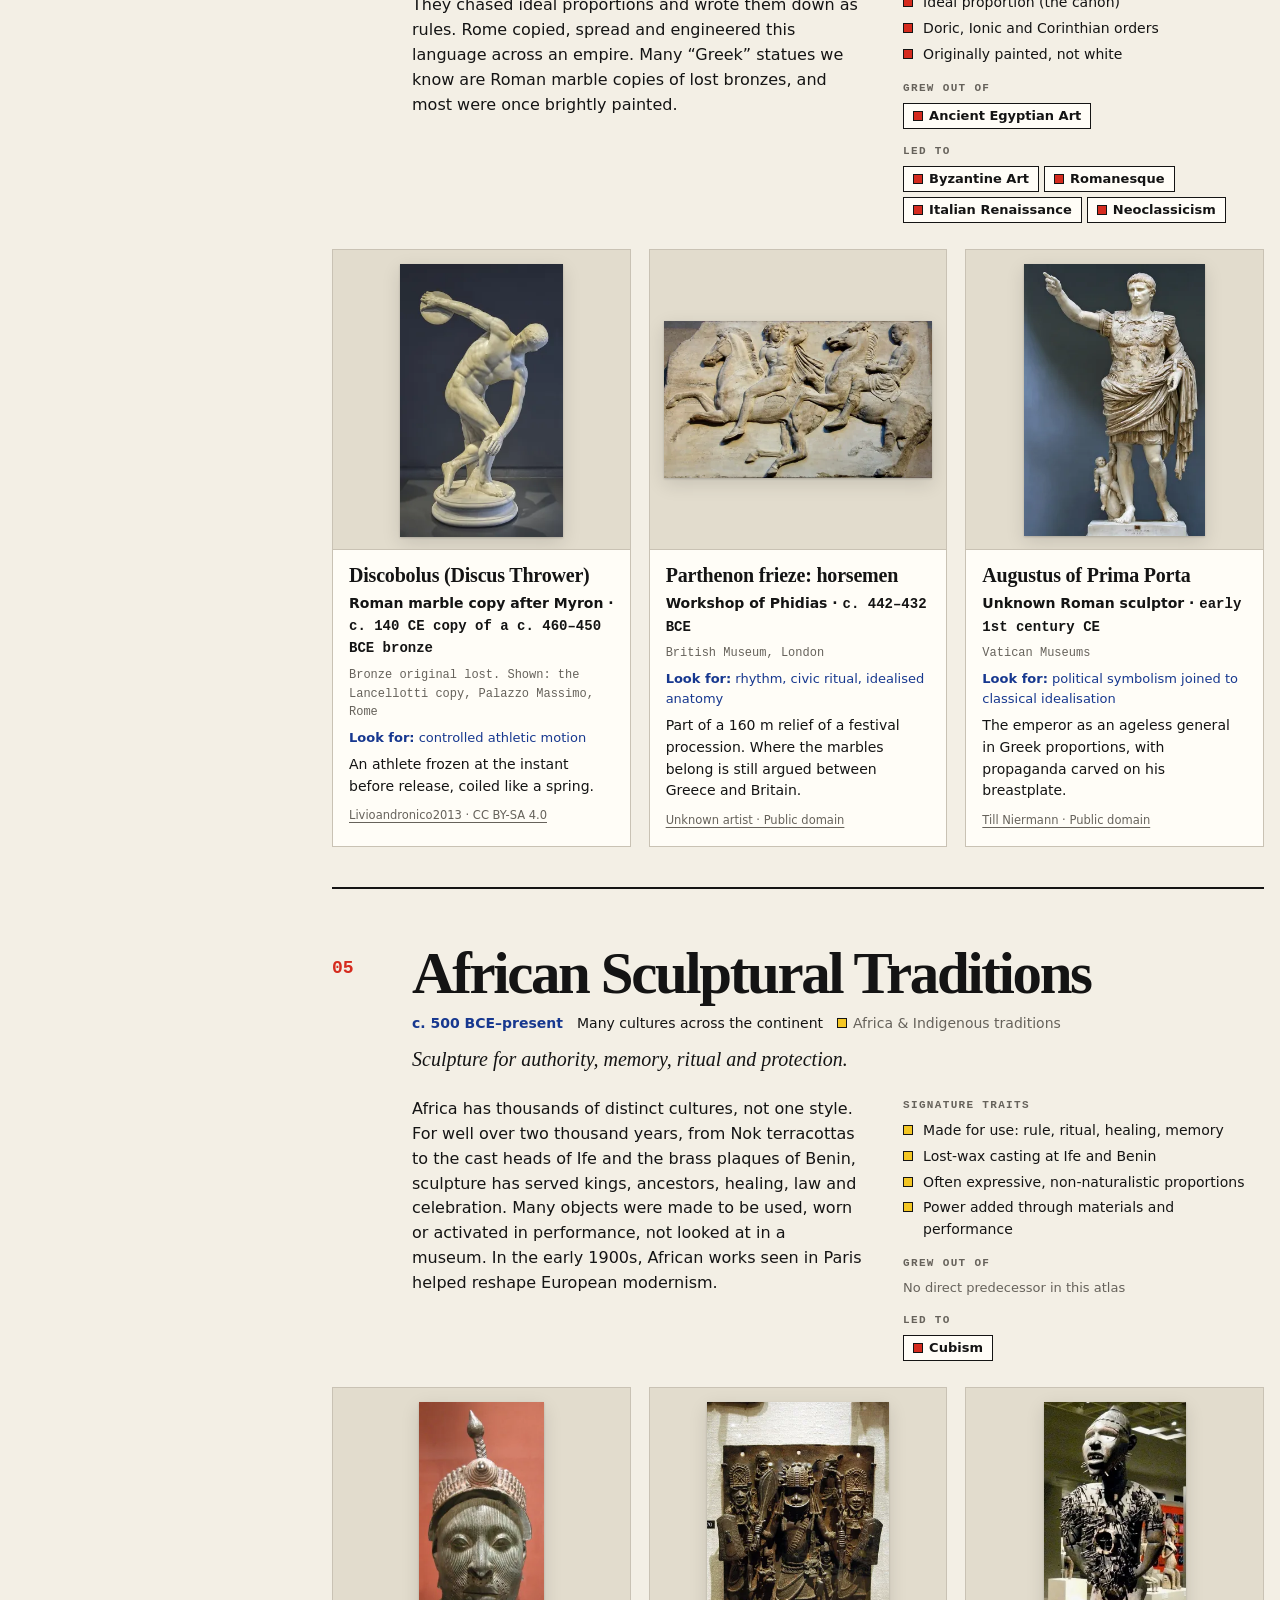
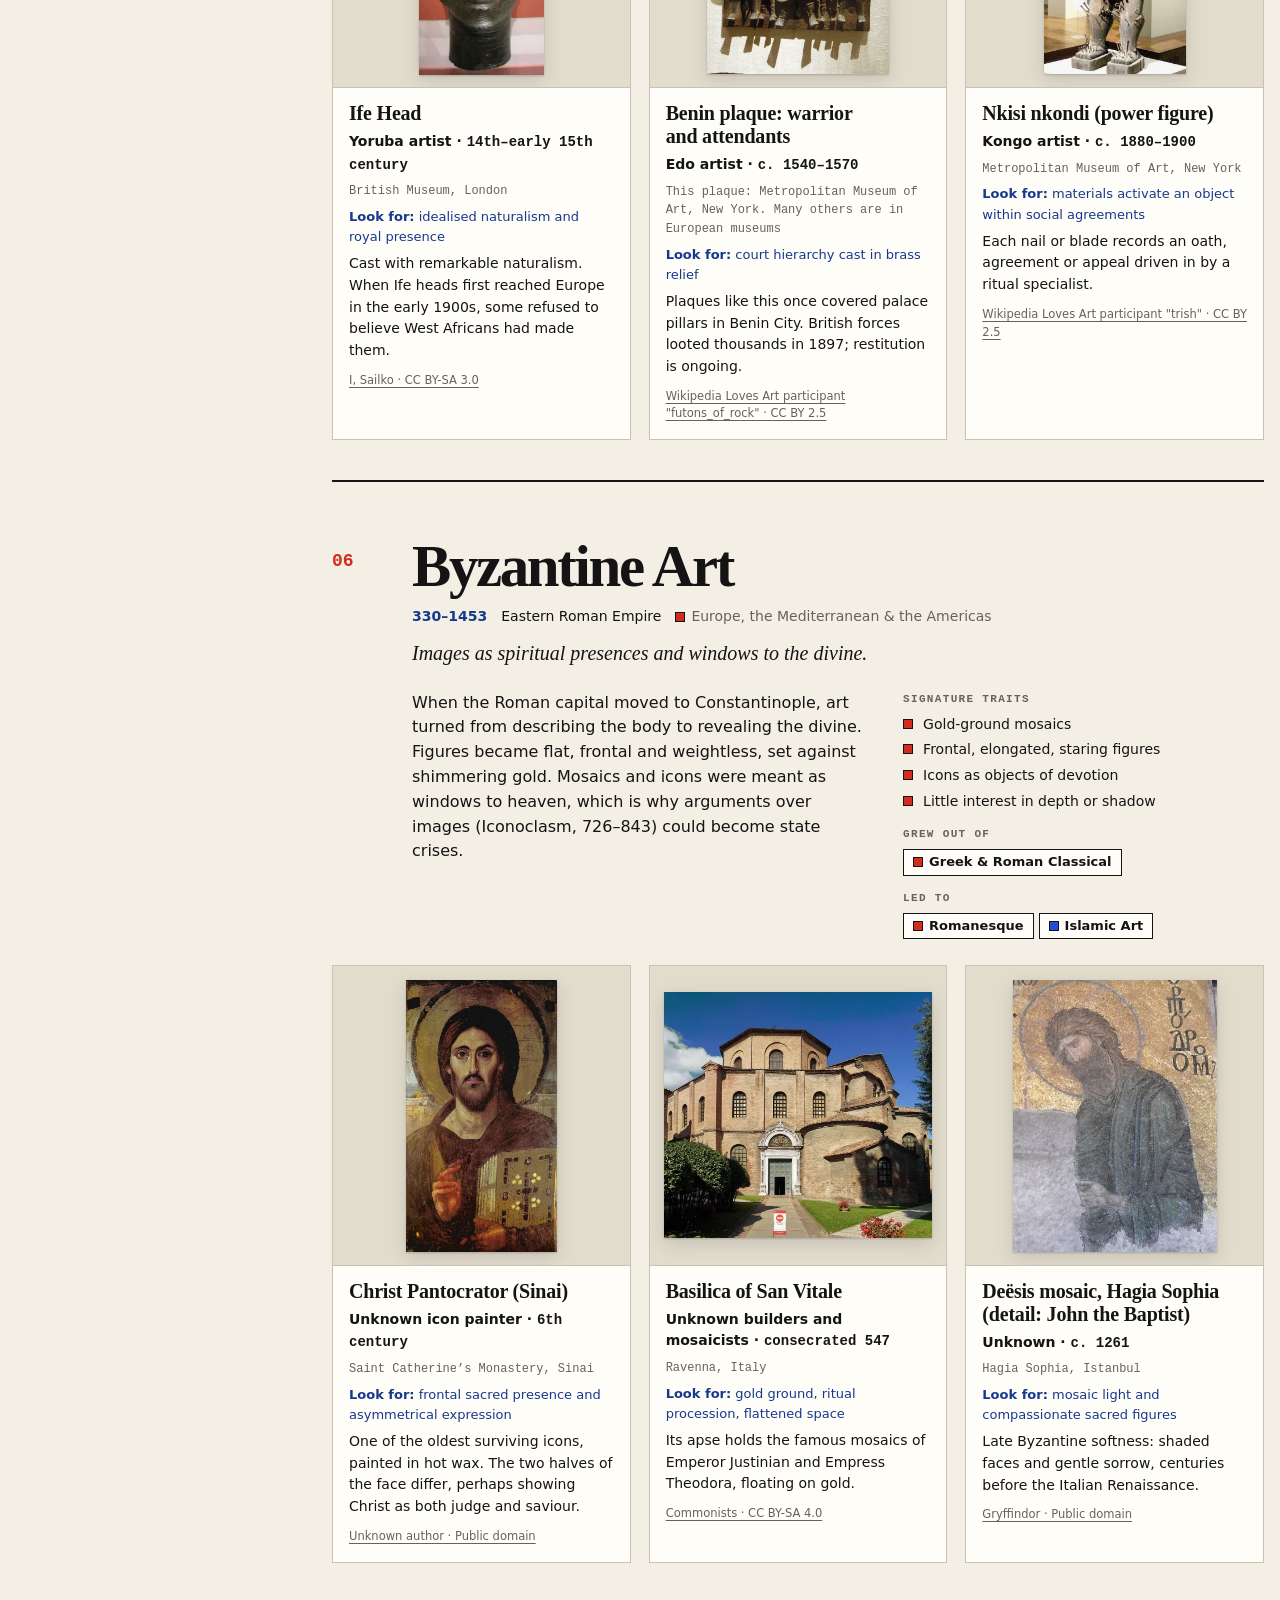
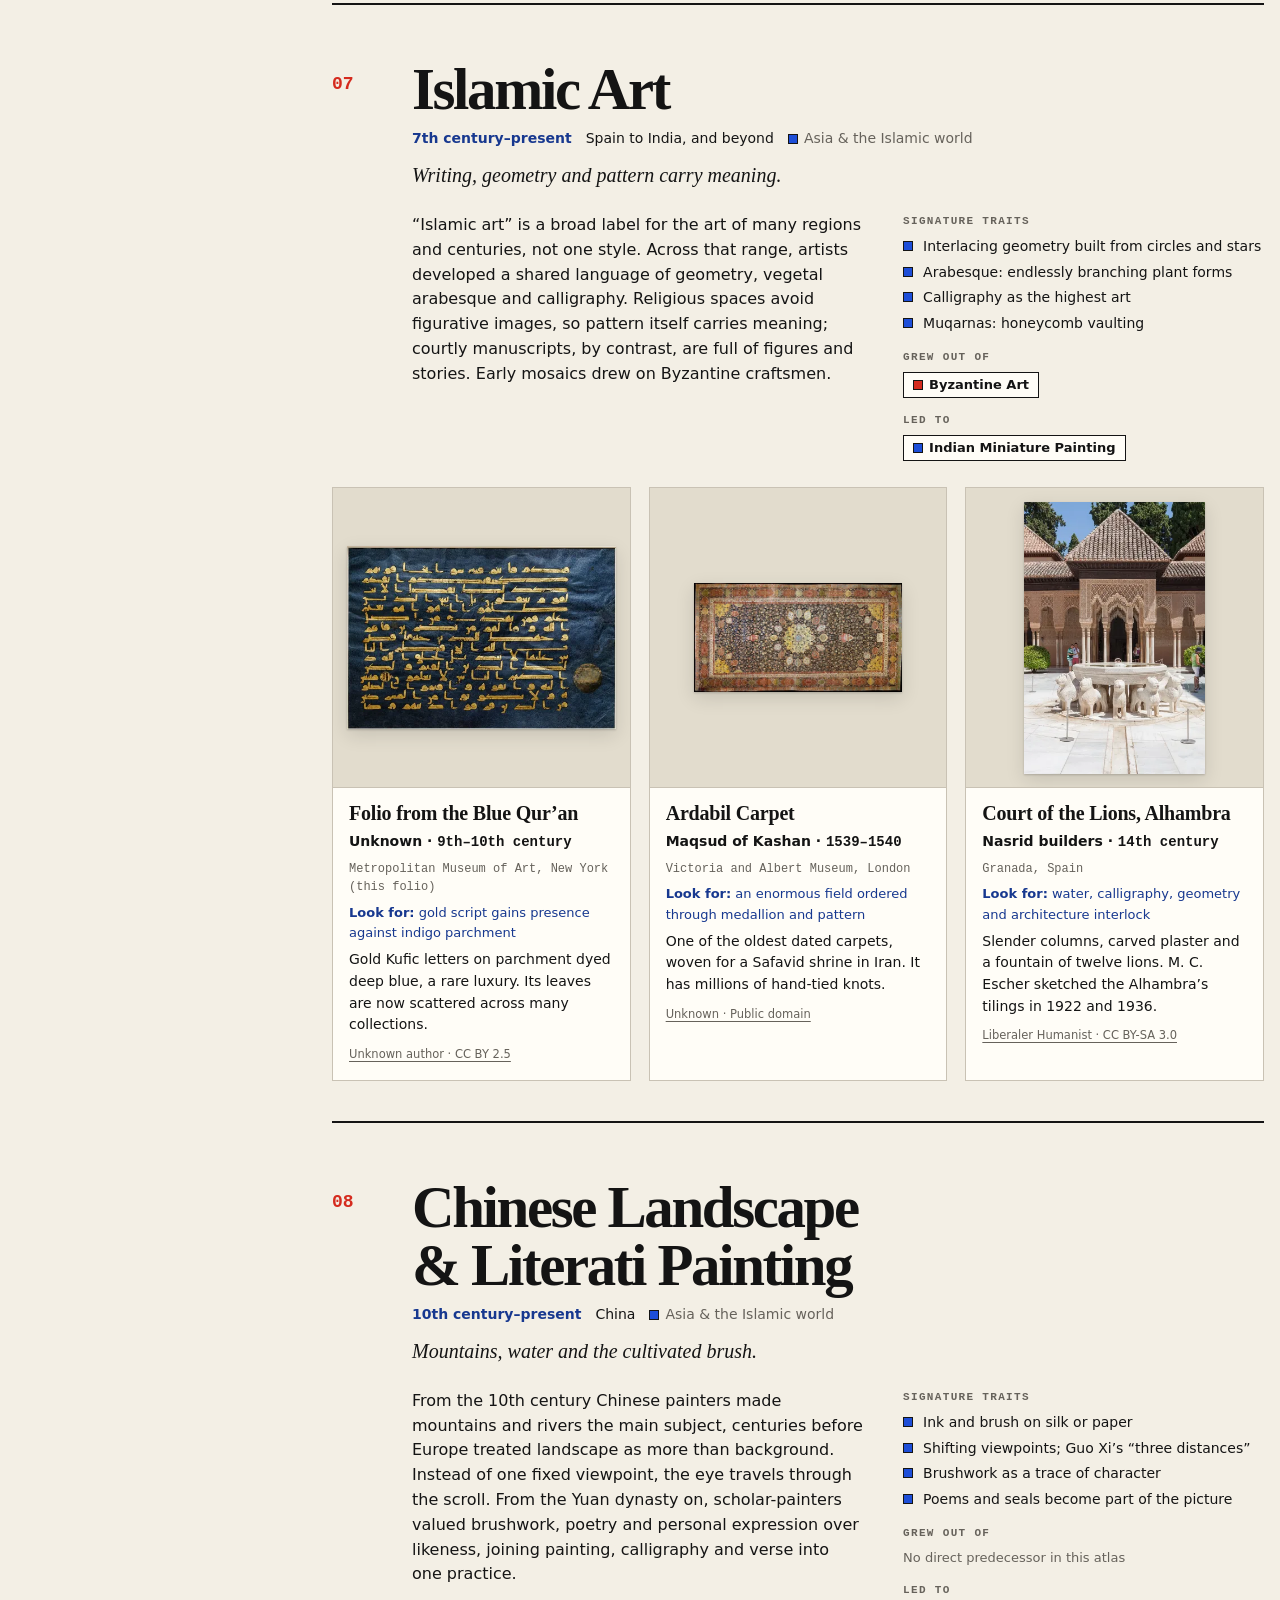
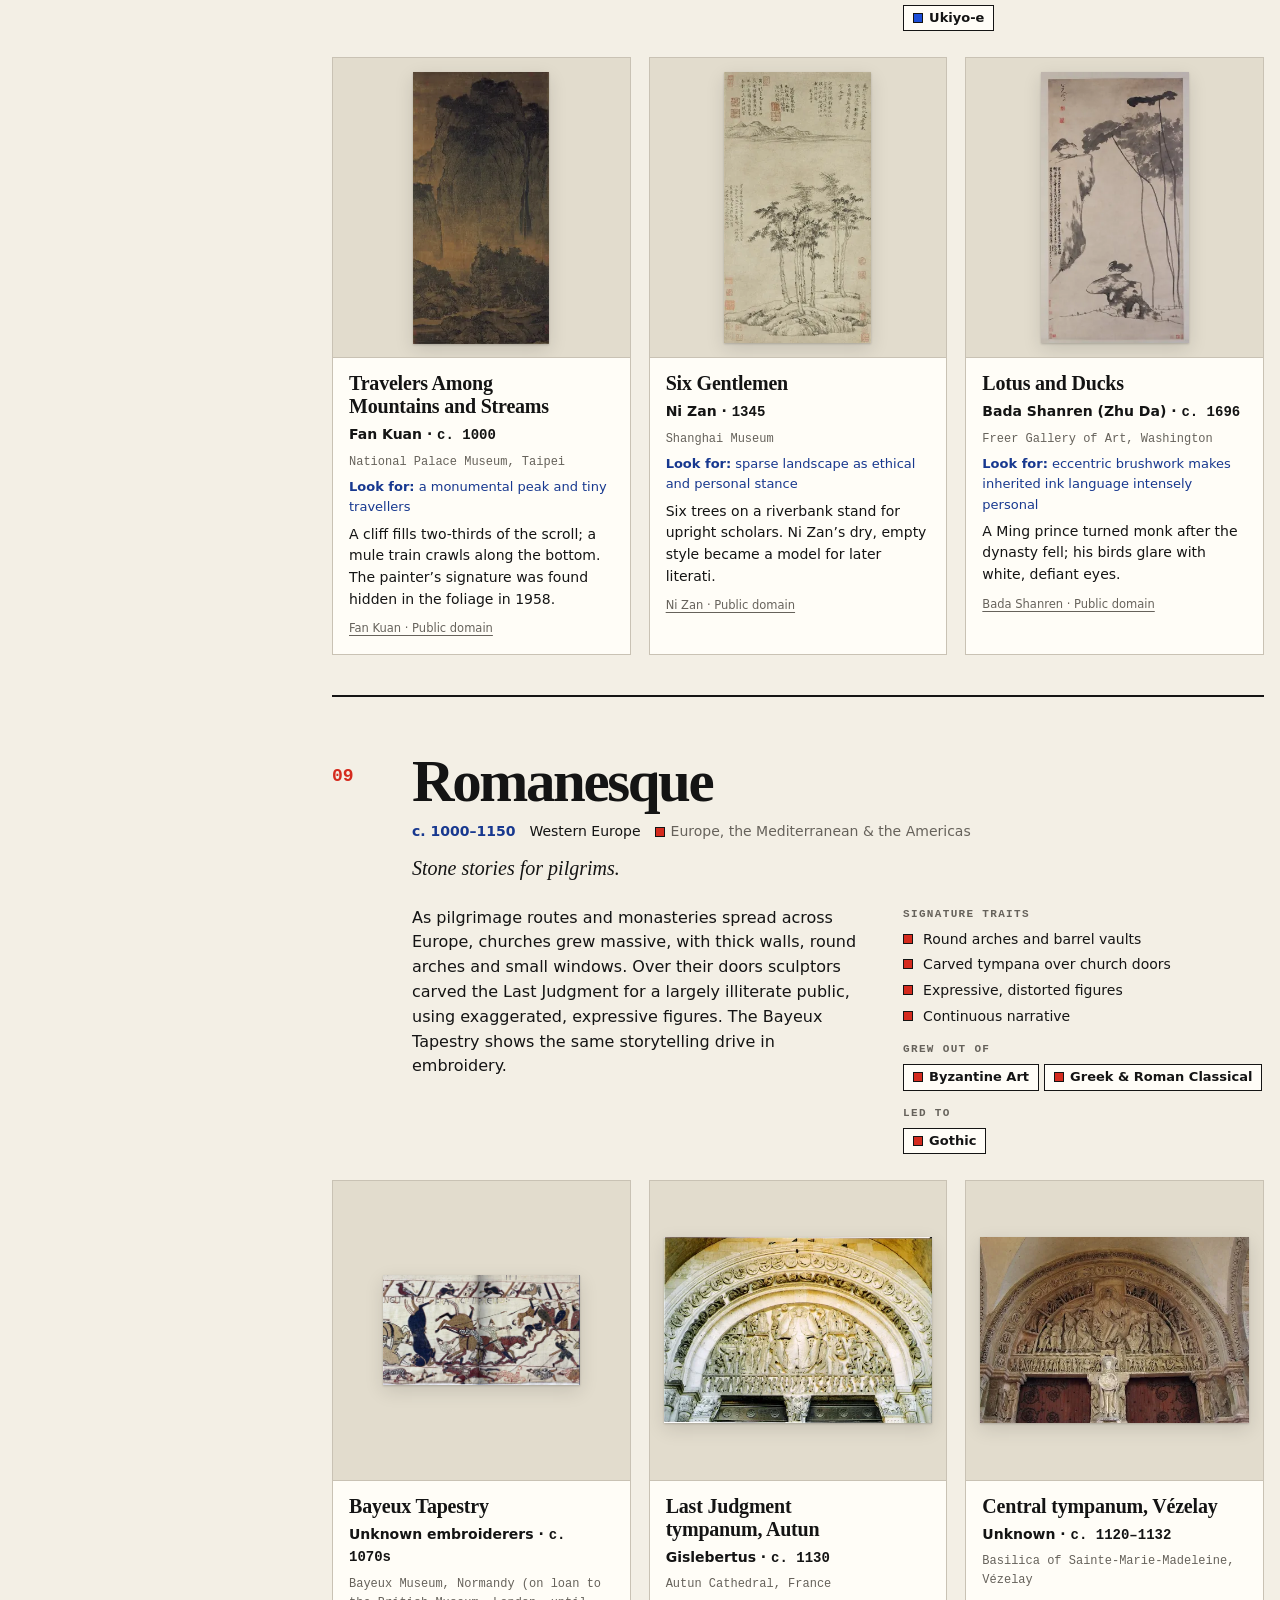
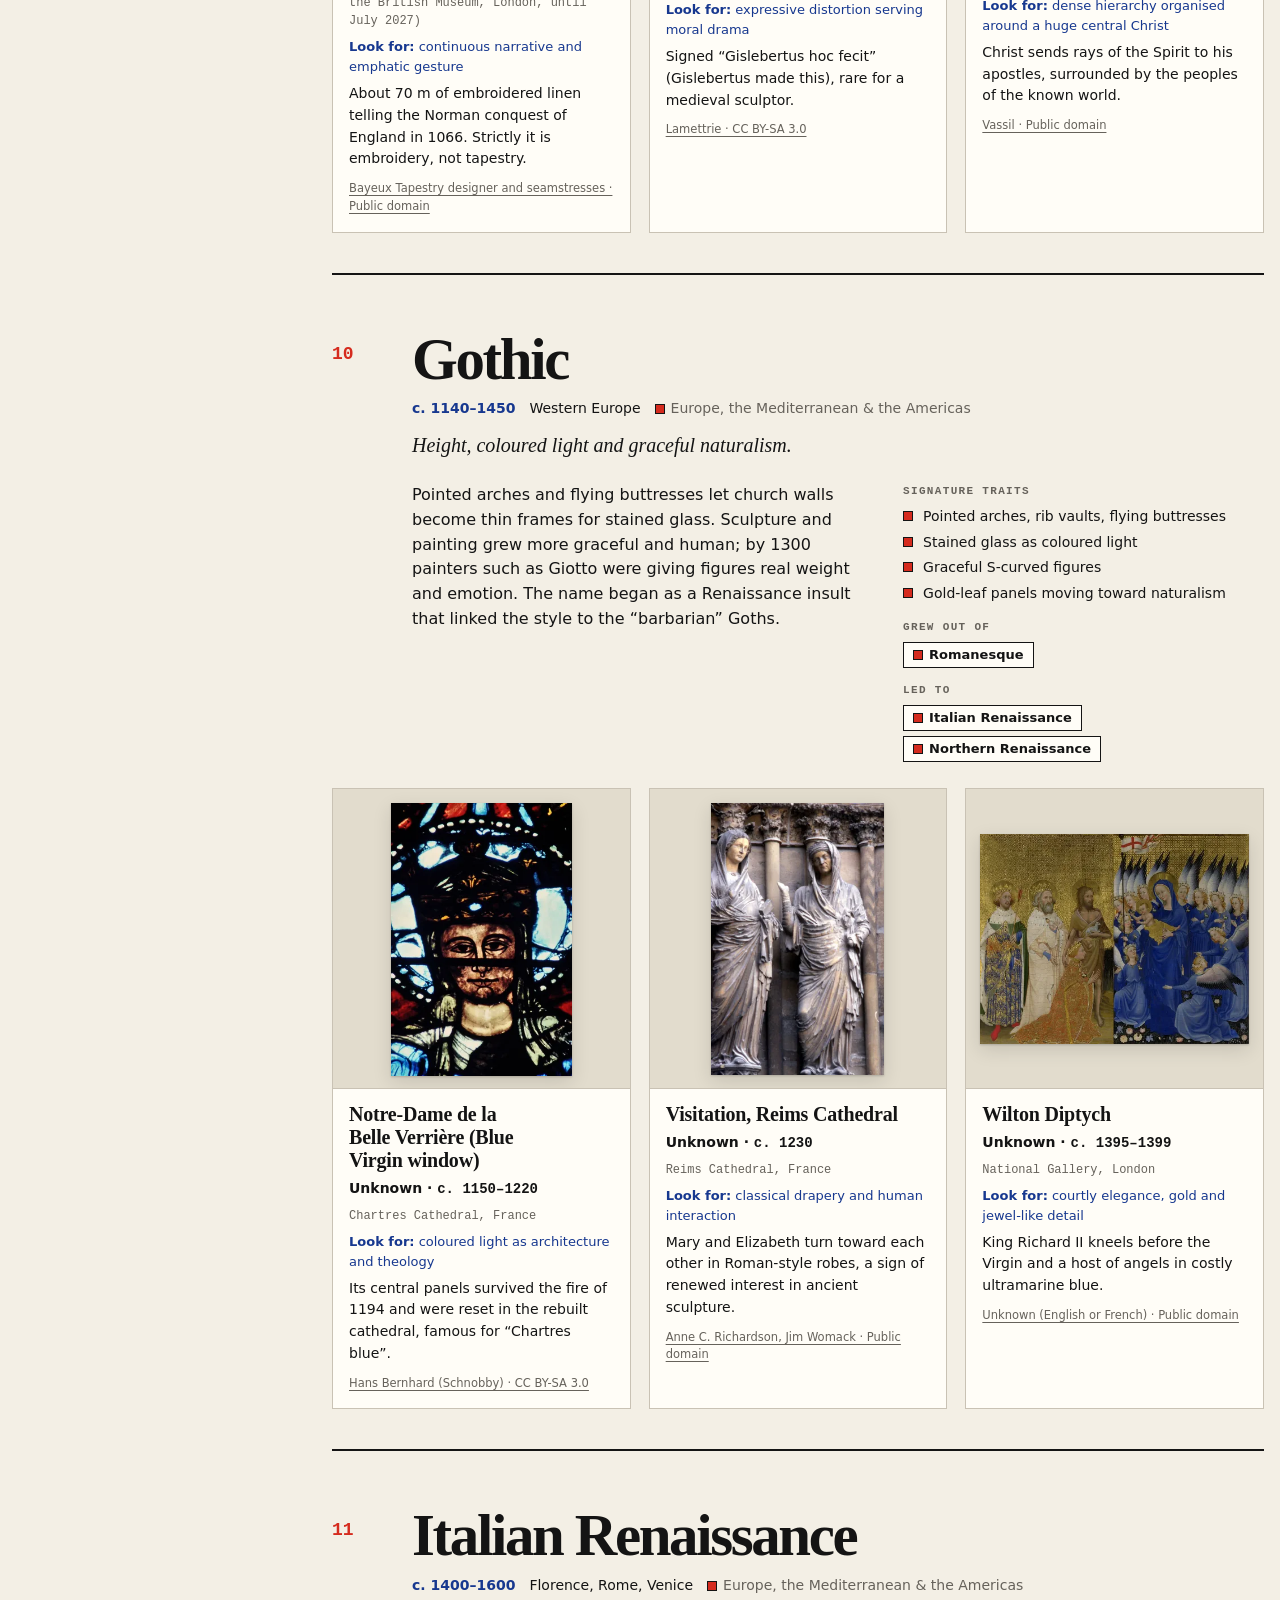
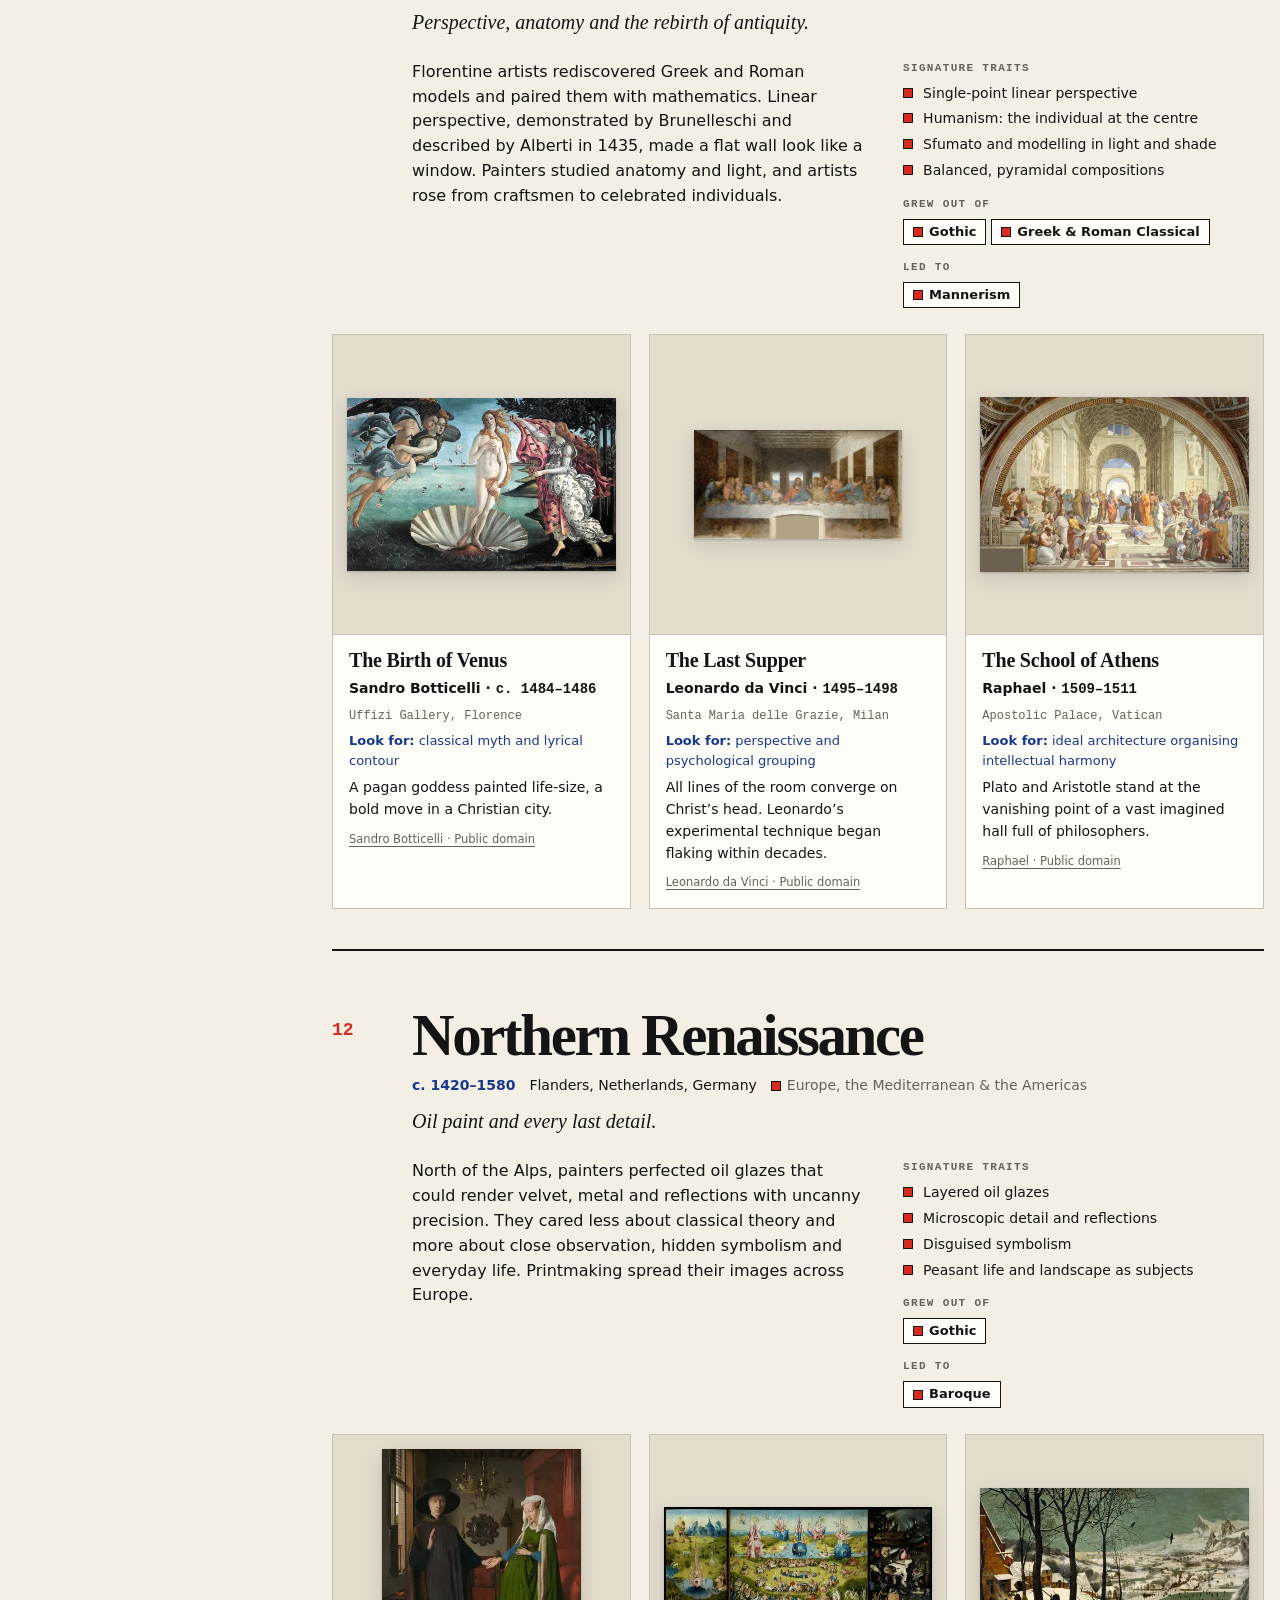
==== commit c077e86e: "Accessibility: skip link, h1 name, larger tap targets - Skip-to-content link (EN/中文), visible only o" ====
--- a/public/index.html
+++ b/public/index.html
@@ -54,9 +54,10 @@
   document.head.appendChild(s);
 })();
 </script>
-<link rel="stylesheet" href="assets/styles.css?v=cb32c87fec">
+<link rel="stylesheet" href="assets/styles.css?v=b459628a3f">
 </head>
 <body>
+<a class="skip" href="#top" data-i18n="skip">Skip to content</a>
 <header class="topbar">
   <div class="wrap pad">
     <a class="brand" href="#top">
@@ -77,12 +78,12 @@
   </div>
 </header>
 
-<main id="top">
+<main id="top" tabindex="-1">
   <section class="masthead">
     <div class="mast-copy">
       <p class="kicker" data-i18n="kicker">A visual atlas of art styles</p>
       <div>
-        <h1><span data-i18n="h1a">ART-</span><span class="red" data-i18n="h1b">ISMS</span></h1>
+        <h1 aria-label="Art-isms" data-i18n-aria="h1Label"><span aria-hidden="true" data-i18n="h1a">ART-</span><span class="red" aria-hidden="true" data-i18n="h1b">ISMS</span></h1>
         <p class="dek" data-i18n-html="dek">How art styles <strong>began</strong>, what they <strong>look like</strong>, and how each one grew out of the last, with three real works for every style.</p>
       </div>
       <div class="hero-meta">
@@ -90,7 +91,7 @@
         <a class="scroll-cue" href="#timeline" data-i18n="ctaTimeline">See the timeline</a>
       </div>
     </div>
-    <div class="mast-art" id="mast-art" aria-label="Five works from the atlas" data-i18n-aria="mastLabel"></div>
+    <div class="mast-art" id="mast-art" role="group" aria-label="Four works from the atlas" data-i18n-aria="mastLabel"></div>
   </section>
 
   <aside class="answer">
@@ -376,7 +377,7 @@
 <section class="mv" id="contemporary">
   <div class="mv-head"><p class="idx">40</p><div><h2>Contemporary Art</h2><p class="meta-row"><span class="yrs">c. 1990–present</span> <span>Global</span></p><p class="idea">A plural field, everywhere at once.</p></div></div>
   <div class="mv-body"><p class="summary">Since around 1990 there has been no dominant movement. Artists move freely between installation, painting, video, performance, participation and digital media, and the art world has become truly global, with biennales and fairs on every continent. Shared concerns include identity, history, labour, technology, the environment and the market itself.</p></div>
-  <ul class="seo-works"><li><b>Infinity Mirror Rooms</b>, Yayoi Kusama, 1965–present. Many versions worldwide</li><li><b>Maman</b>, Louise Bourgeois, 1999 (this cast 2001). This cast: Guggenheim Museum Bilbao; others worldwide</li><li><b>A Subtlety, or the Marvelous Sugar Baby</b>, Kara Walker, 2014. Domino Sugar Factory, Brooklyn (temporary)</li></ul>
+  <ul class="seo-works"><li><b>Infinity Mirror Rooms</b>, Yayoi Kusama, 1965–2025. Many versions worldwide</li><li><b>Maman</b>, Louise Bourgeois, 1999 (this cast 2001). This cast: Guggenheim Museum Bilbao; others worldwide</li><li><b>A Subtlety, or the Marvelous Sugar Baby</b>, Kara Walker, 2014. Domino Sugar Factory, Brooklyn (temporary)</li></ul>
 </section>
 <!-- /seo:movements -->
       </div>
@@ -446,6 +447,6 @@
 </dialog>
 
 <script src="data/movements.js"></script>
-<script src="assets/app.js?v=db4992faa4"></script>
+<script src="assets/app.js?v=a97721386a"></script>
 </body>
 </html>
--- a/public/assets/styles.css
+++ b/public/assets/styles.css
@@ -39,6 +39,10 @@
 button, select { font: inherit; color: inherit; }
 img { max-width: 100%; }
 :focus-visible { outline: 3px solid var(--blue); outline-offset: 2px; }
+/* Skip link: off-screen until focused by keyboard. */
+.skip { position: absolute; left: 12px; top: -200px; z-index: 100; padding: 10px 14px; background: var(--ink); color: var(--white); font-weight: 700; text-decoration: none; }
+.skip:focus { top: calc(env(safe-area-inset-top, 0px) + 8px); }
+main:focus { outline: none; } /* focused only as the skip-link target */
 .mono, .kicker, .idx, .micro { font-family: var(--f-mono); font-variant-numeric: tabular-nums; }
 .micro { font-size: 11px; font-weight: 700; letter-spacing: .11em; text-transform: uppercase; color: var(--muted); white-space: nowrap; }
 .kicker { font-size: 12px; font-weight: 700; letter-spacing: .12em; text-transform: uppercase; color: var(--blue); }
@@ -141,6 +145,7 @@
 .sw { background: var(--g); }
 .tl-track { position: relative; height: 28px; }
 .tl-bar { position: absolute; top: 7px; height: 14px; min-width: 6px; border: 1.5px solid var(--ink); background: var(--g); padding: 0; cursor: pointer; }
+.tl-bar::after { content: ""; position: absolute; inset: -7px -4px; } /* 28px-tall hit area, same look */
 .tl-bar.living { background: repeating-linear-gradient(135deg, var(--g) 0 6px, var(--white) 6px 9px); }
 .tl-axis { position: sticky; top: 0; z-index: 4; background: var(--white); border-bottom: 3px solid var(--ink); }
 .tl-axis .tl-name { cursor: default; font-family: var(--f-mono); font-size: 11px; text-transform: uppercase; letter-spacing: .1em; color: var(--muted); font-weight: 700; }
@@ -299,6 +304,8 @@
 .card-copy .note { font-size: 14px; }
 .card-copy .credit { font-size: 11.5px; color: var(--muted); display: flex; flex-wrap: wrap; gap: 2px 10px; margin-top: 4px; }
 /* Work titles link to Wikipedia: underline grows in and ↗ appears on hover/focus; always shown on touch screens. */
+.wl, .card-copy .credit .src { position: relative; }
+.wl::after, .card-copy .credit .src::after { content: ""; position: absolute; inset: -6px -2px; } /* larger tap target, no visual change */
 .wl { color: inherit; text-decoration: none; background: linear-gradient(currentColor, currentColor) 0 100% / 0 2px no-repeat; transition: background-size .2s ease; }
 .wl:hover, .wl:focus-visible { background-size: 100% 2px; }
 .wl .go { display: inline-block; color: var(--blue); font-size: .72em; opacity: 0; transform: translate(-3px, 1px); transition: opacity .2s ease, transform .2s ease; }
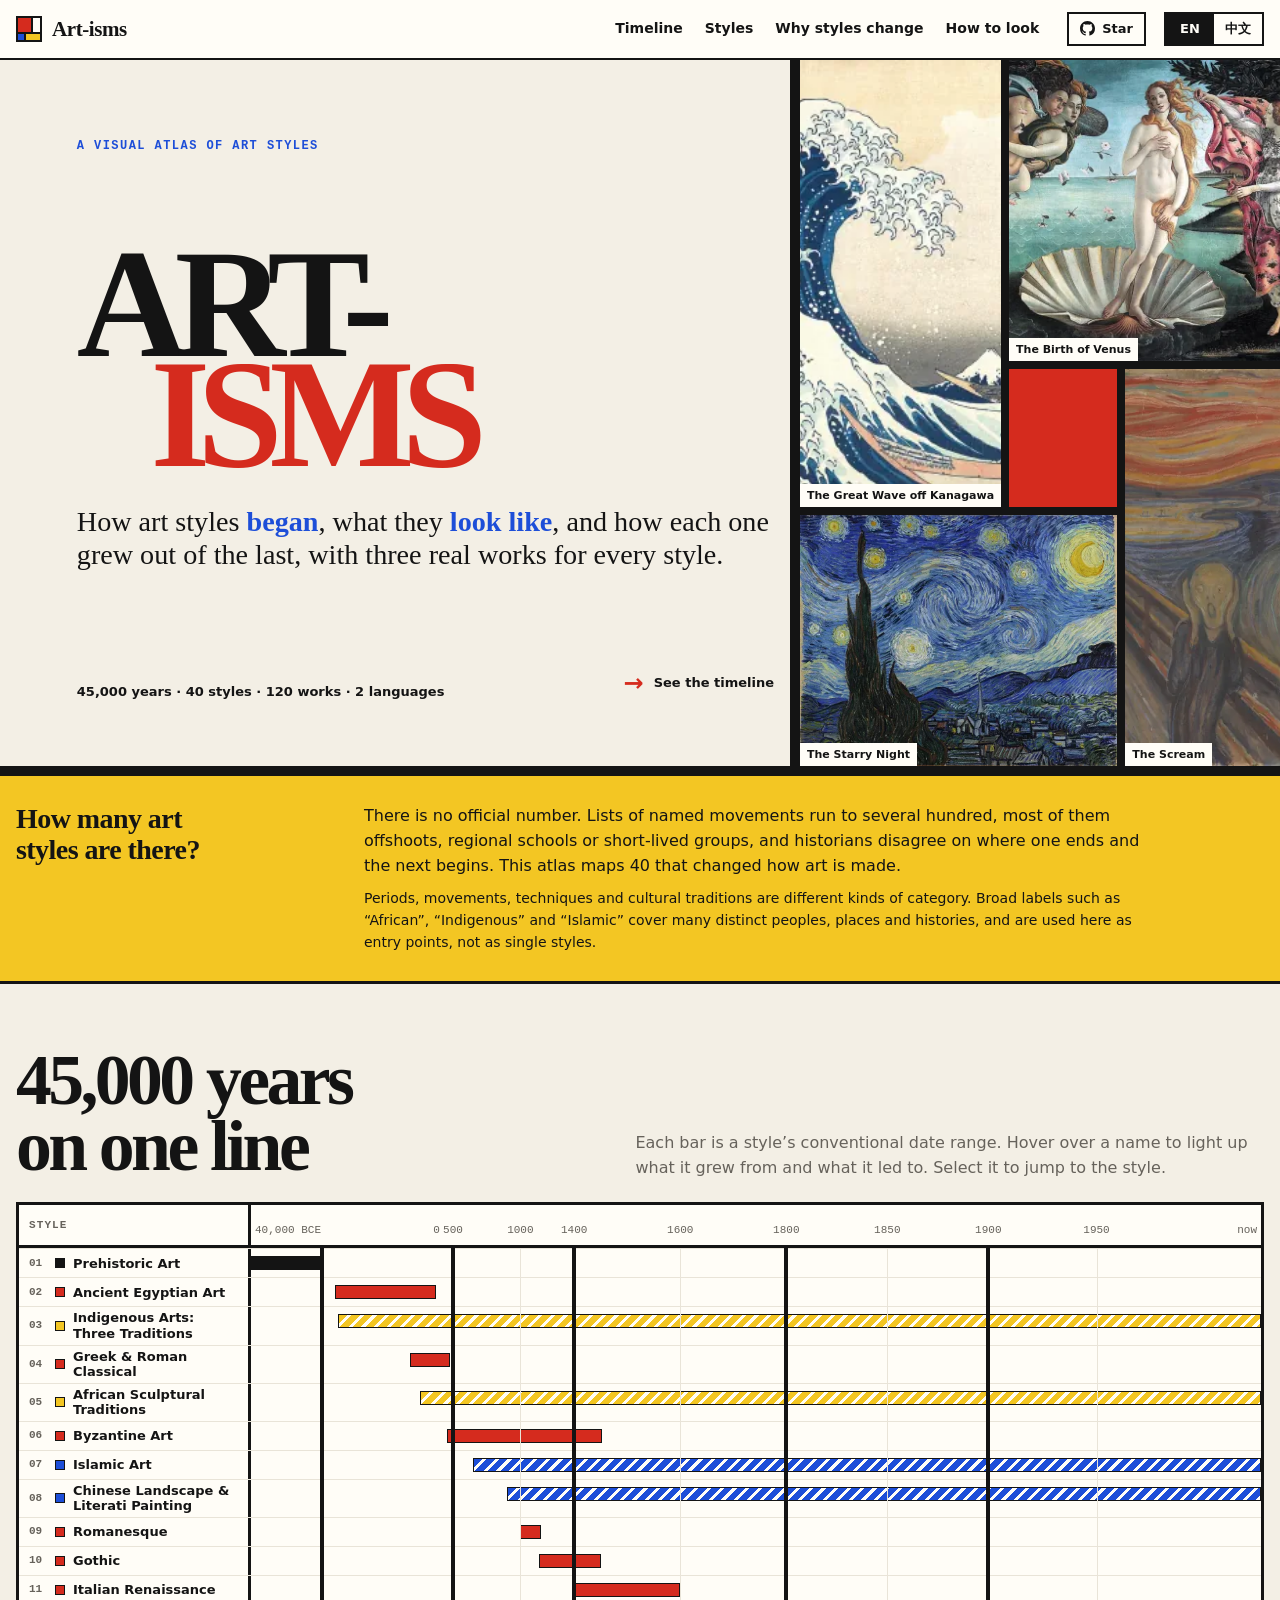
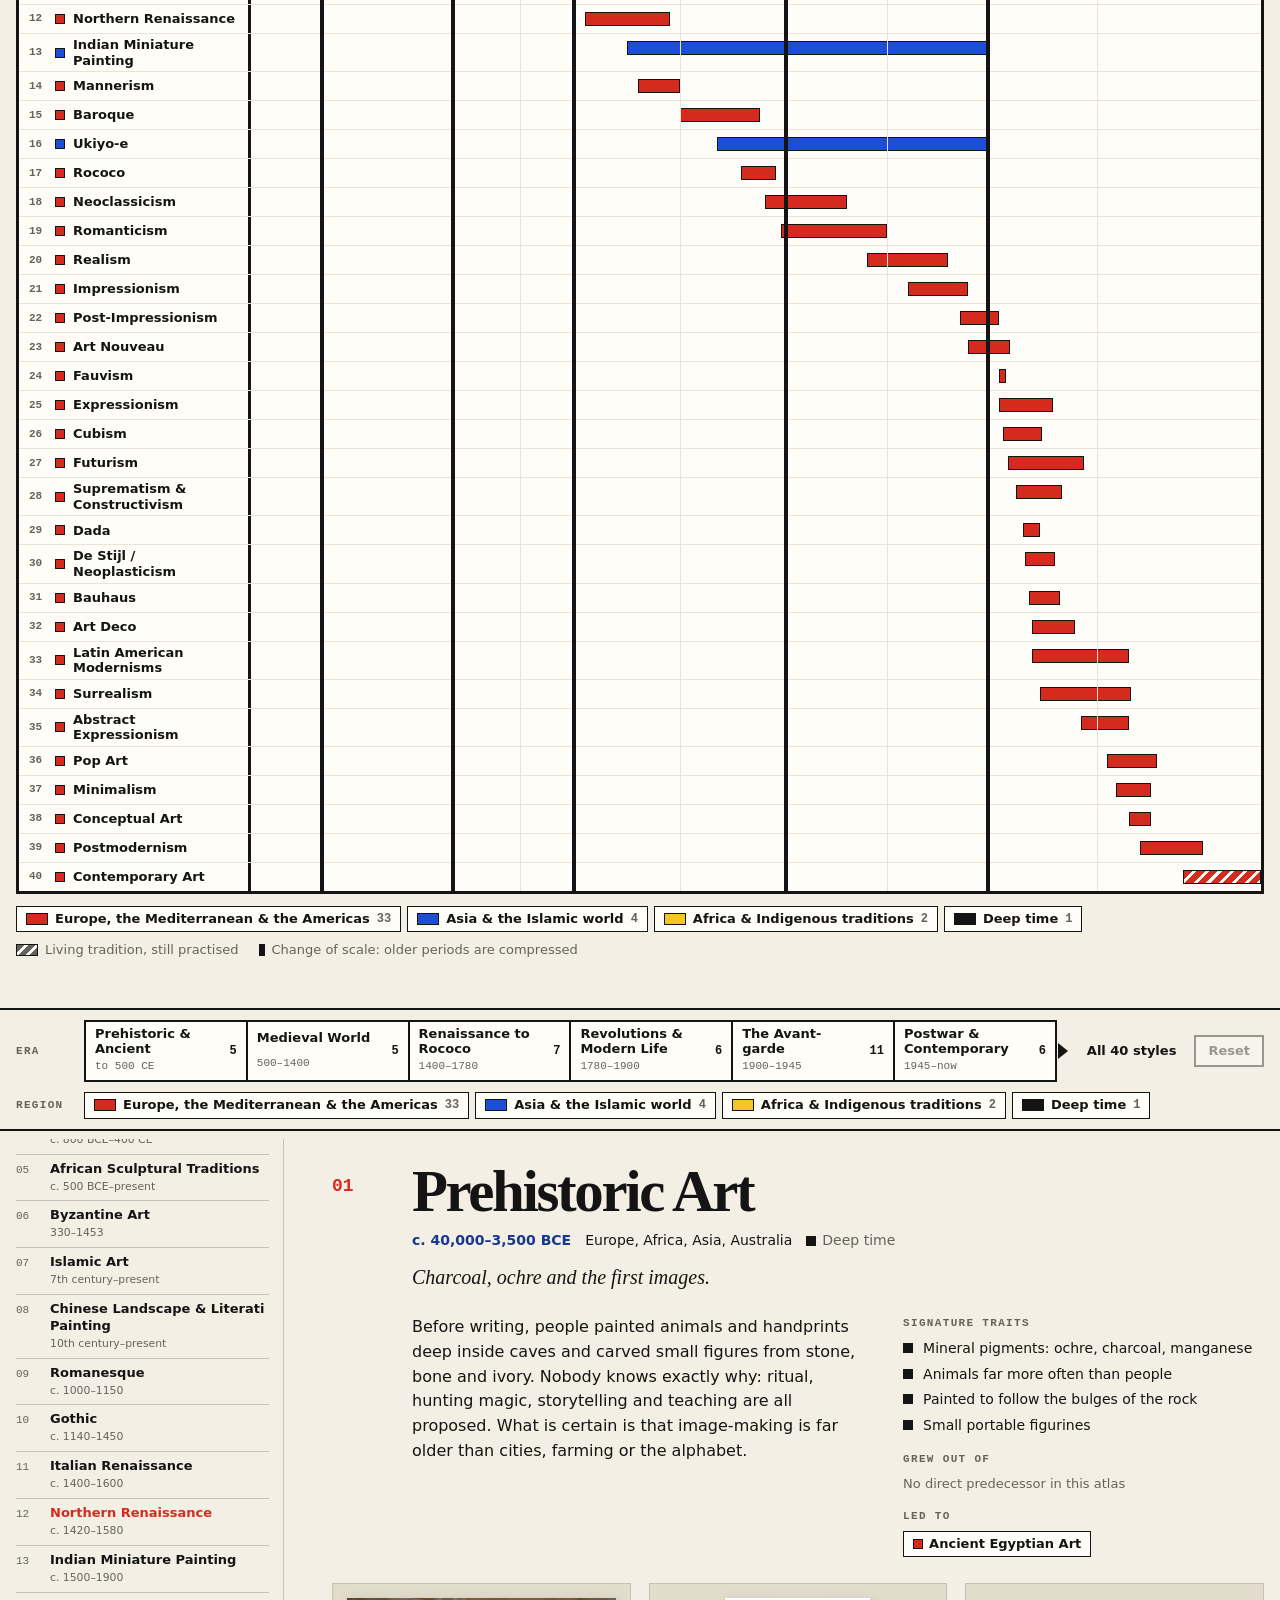
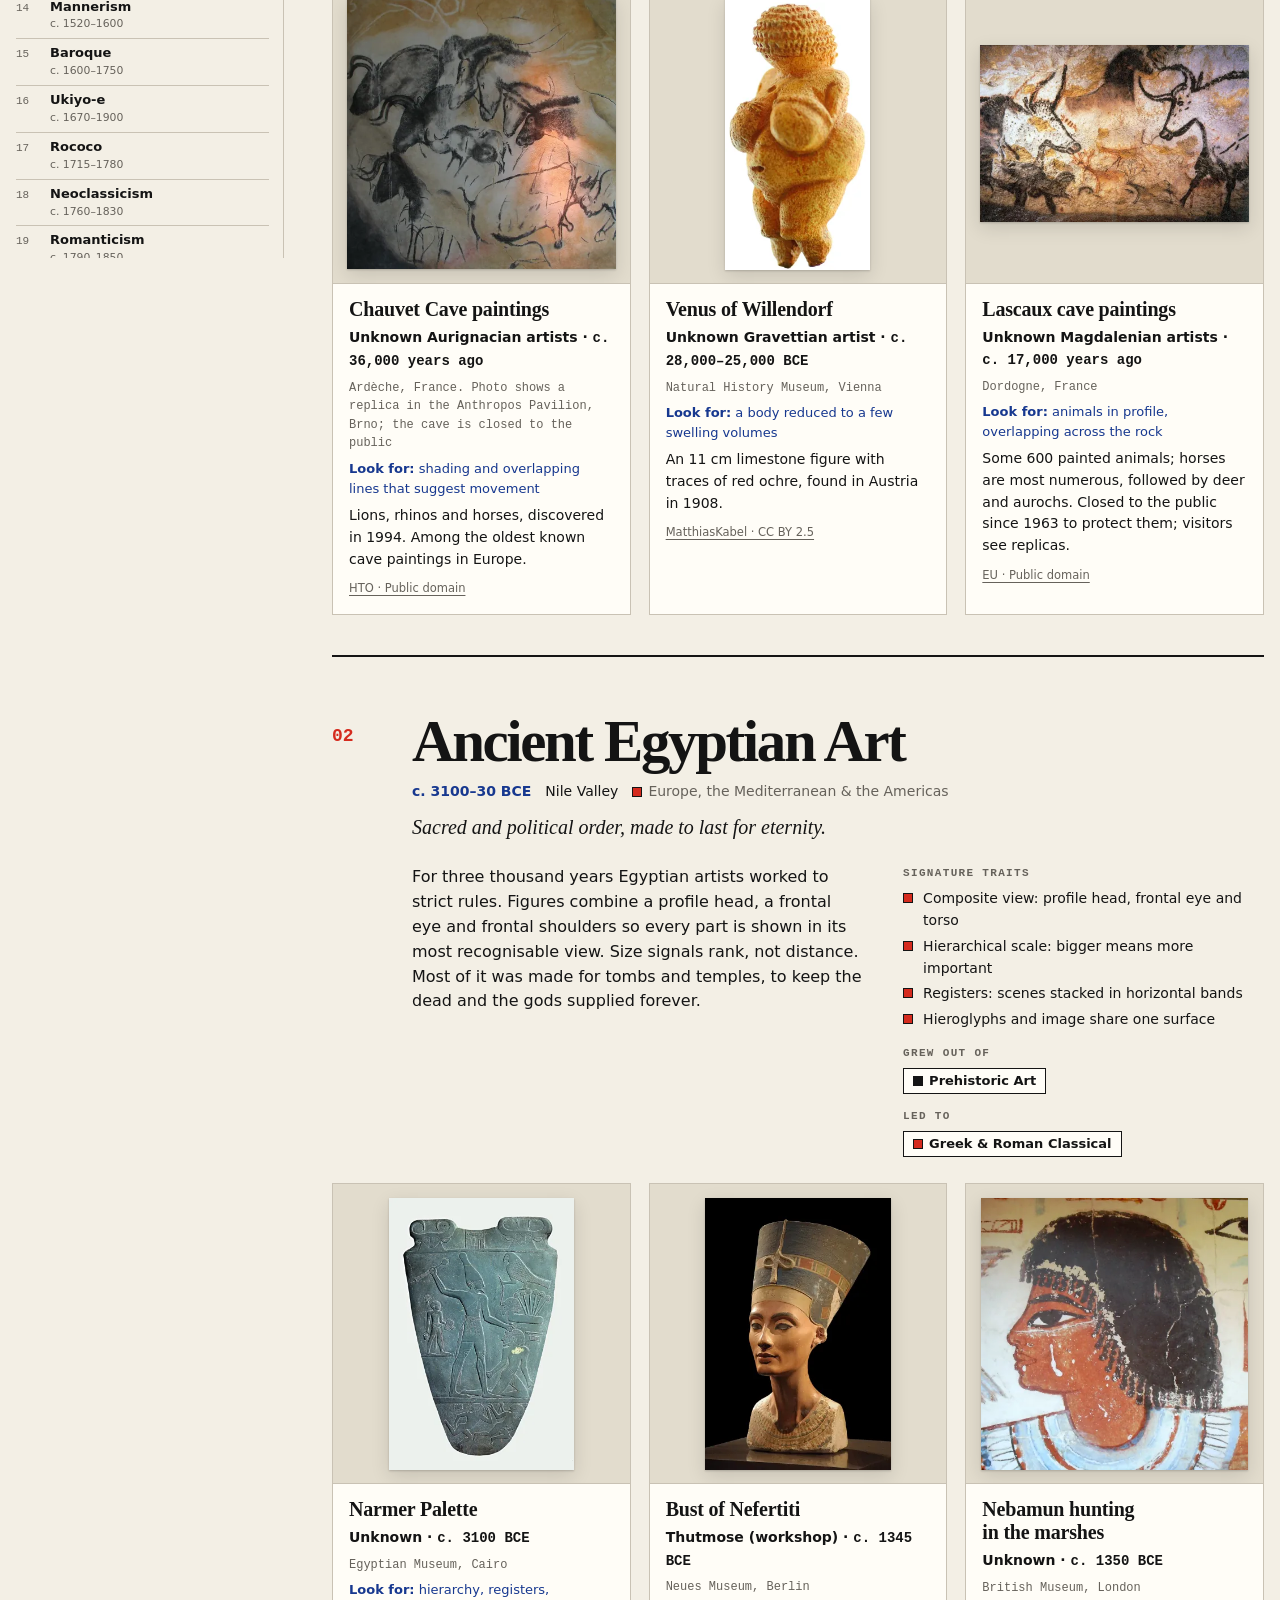
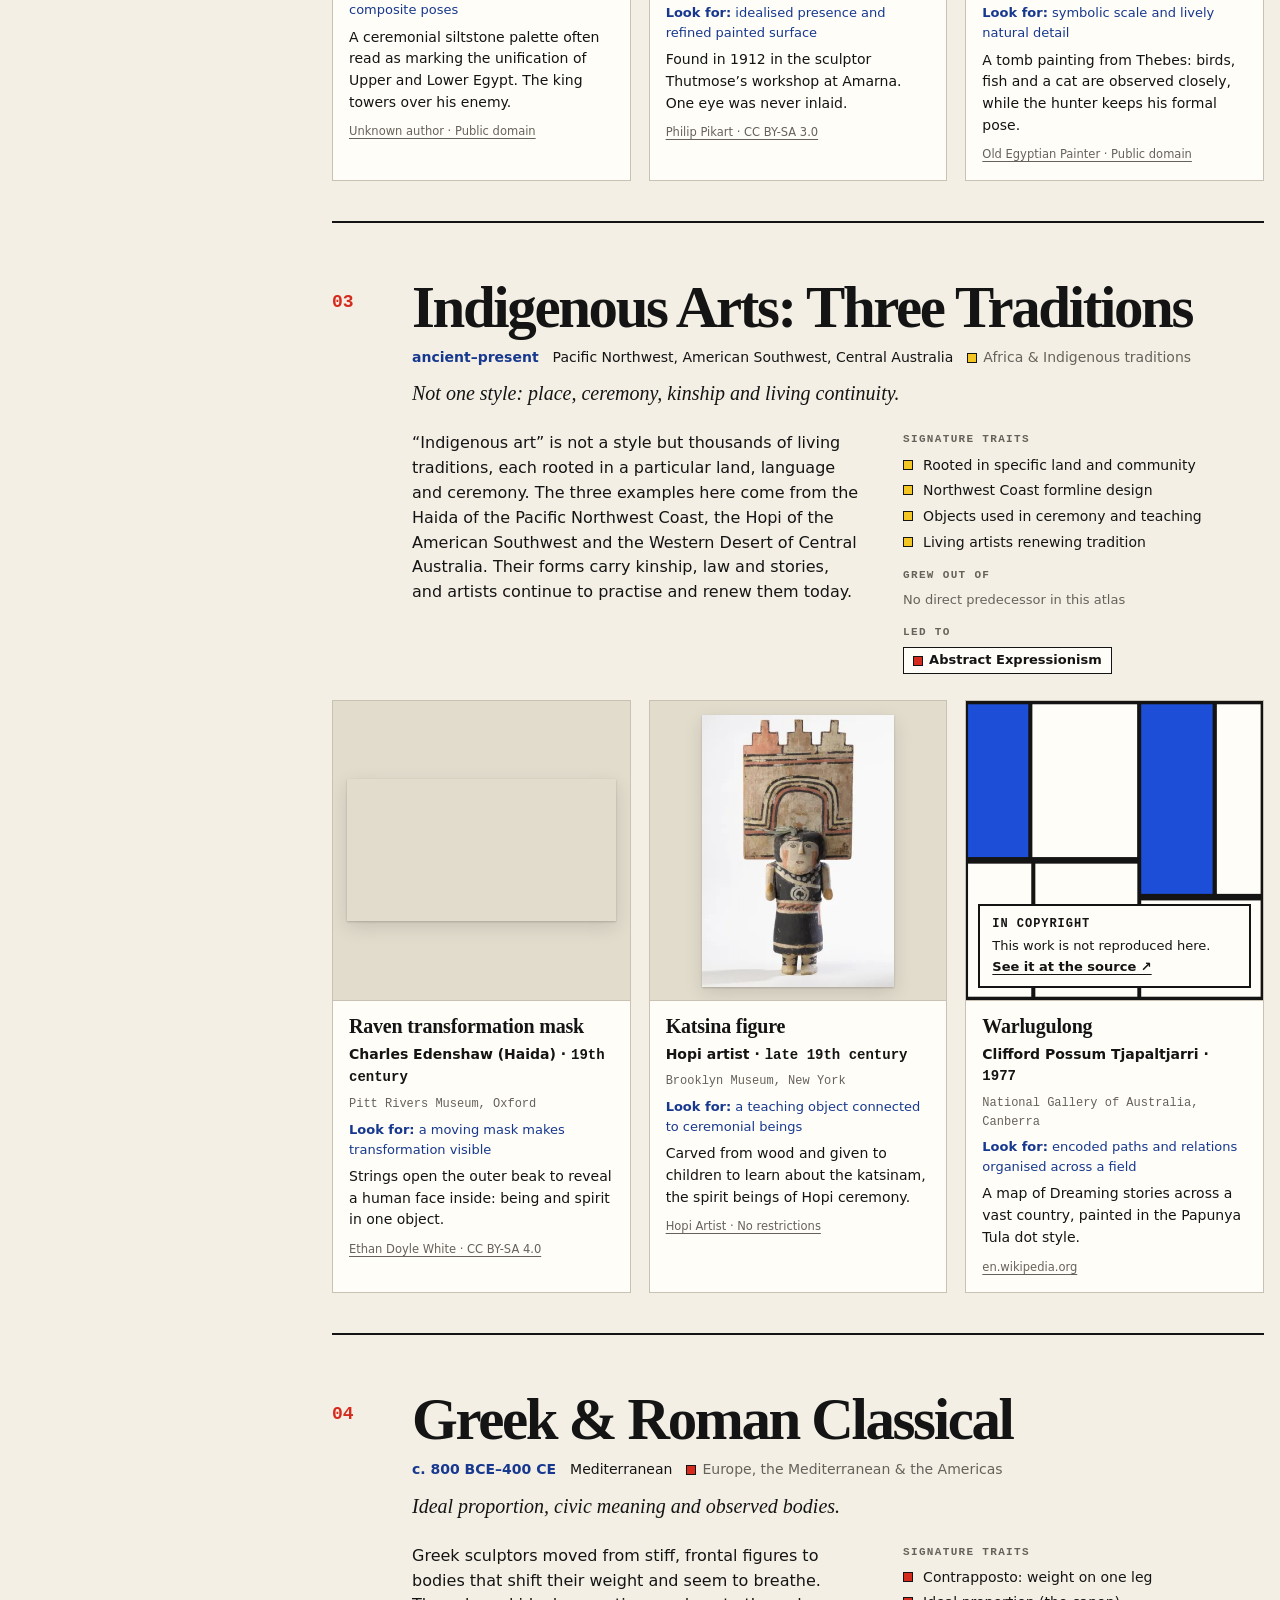
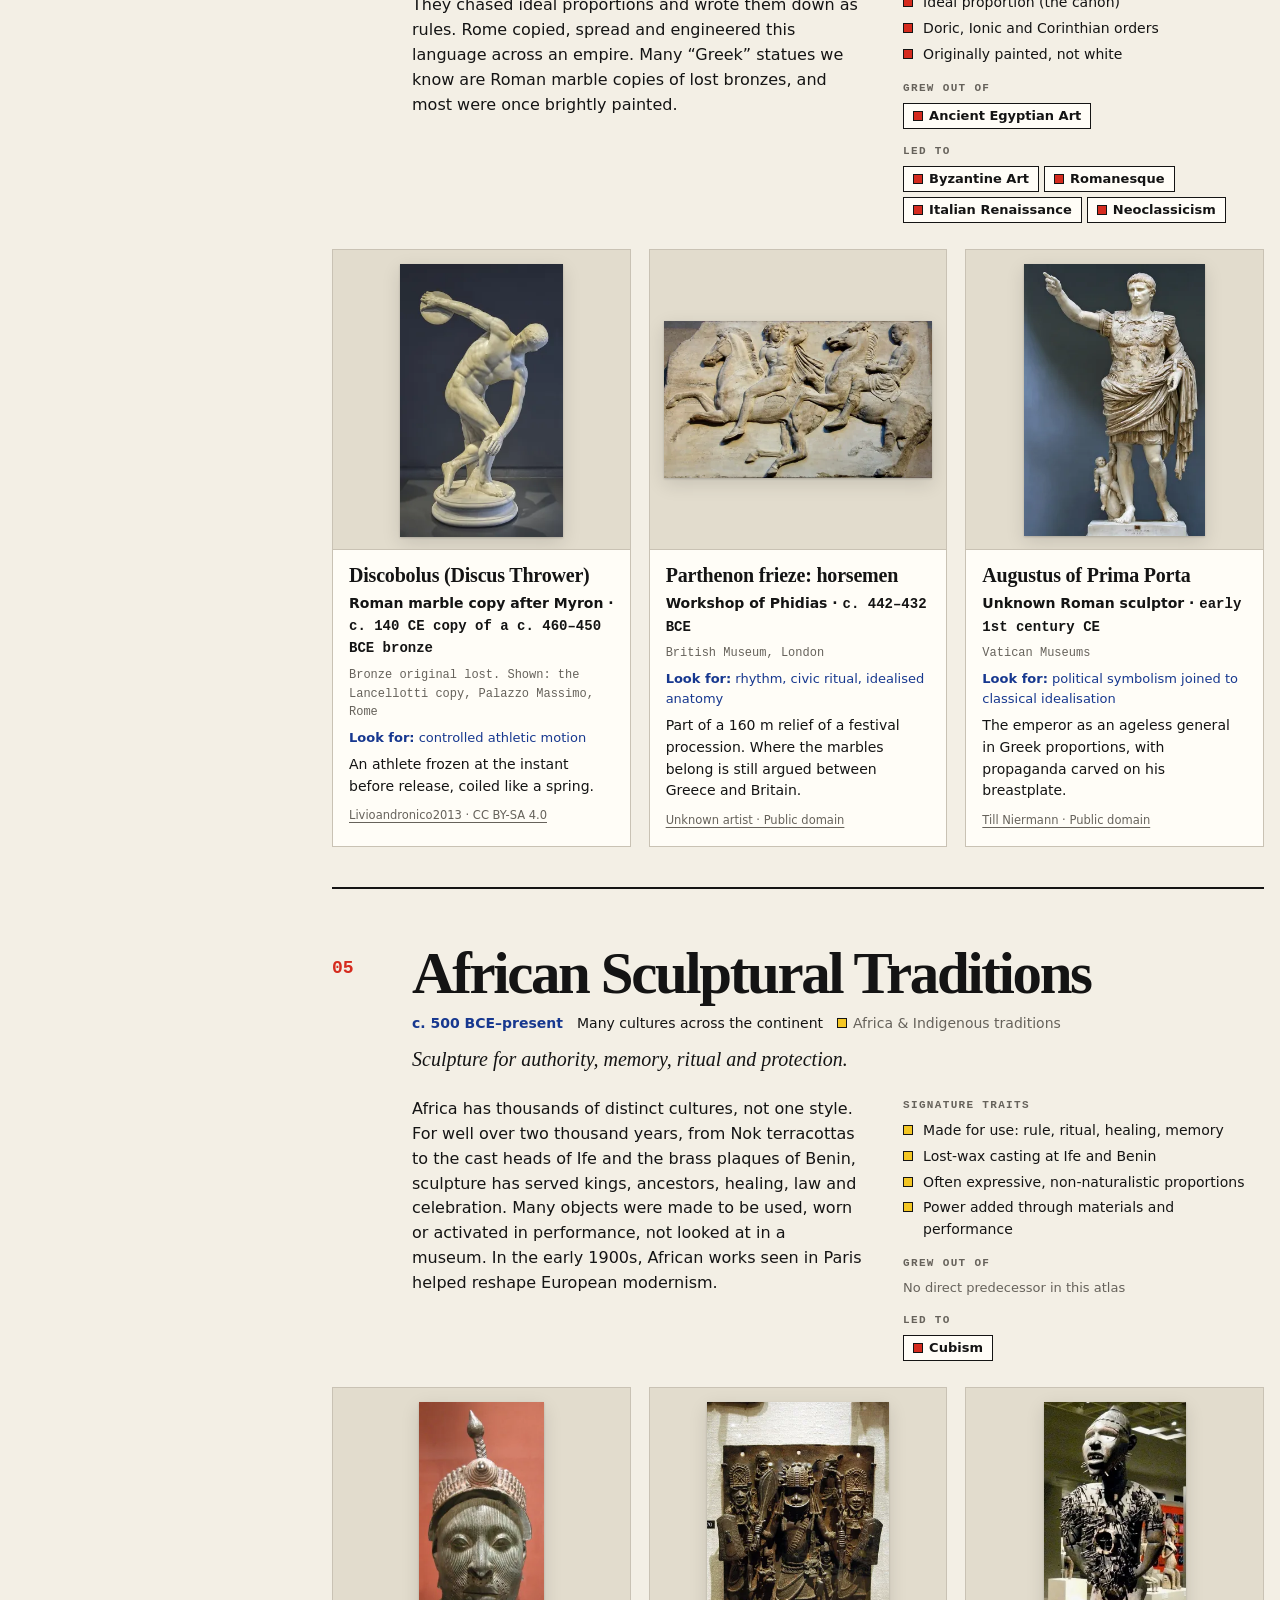
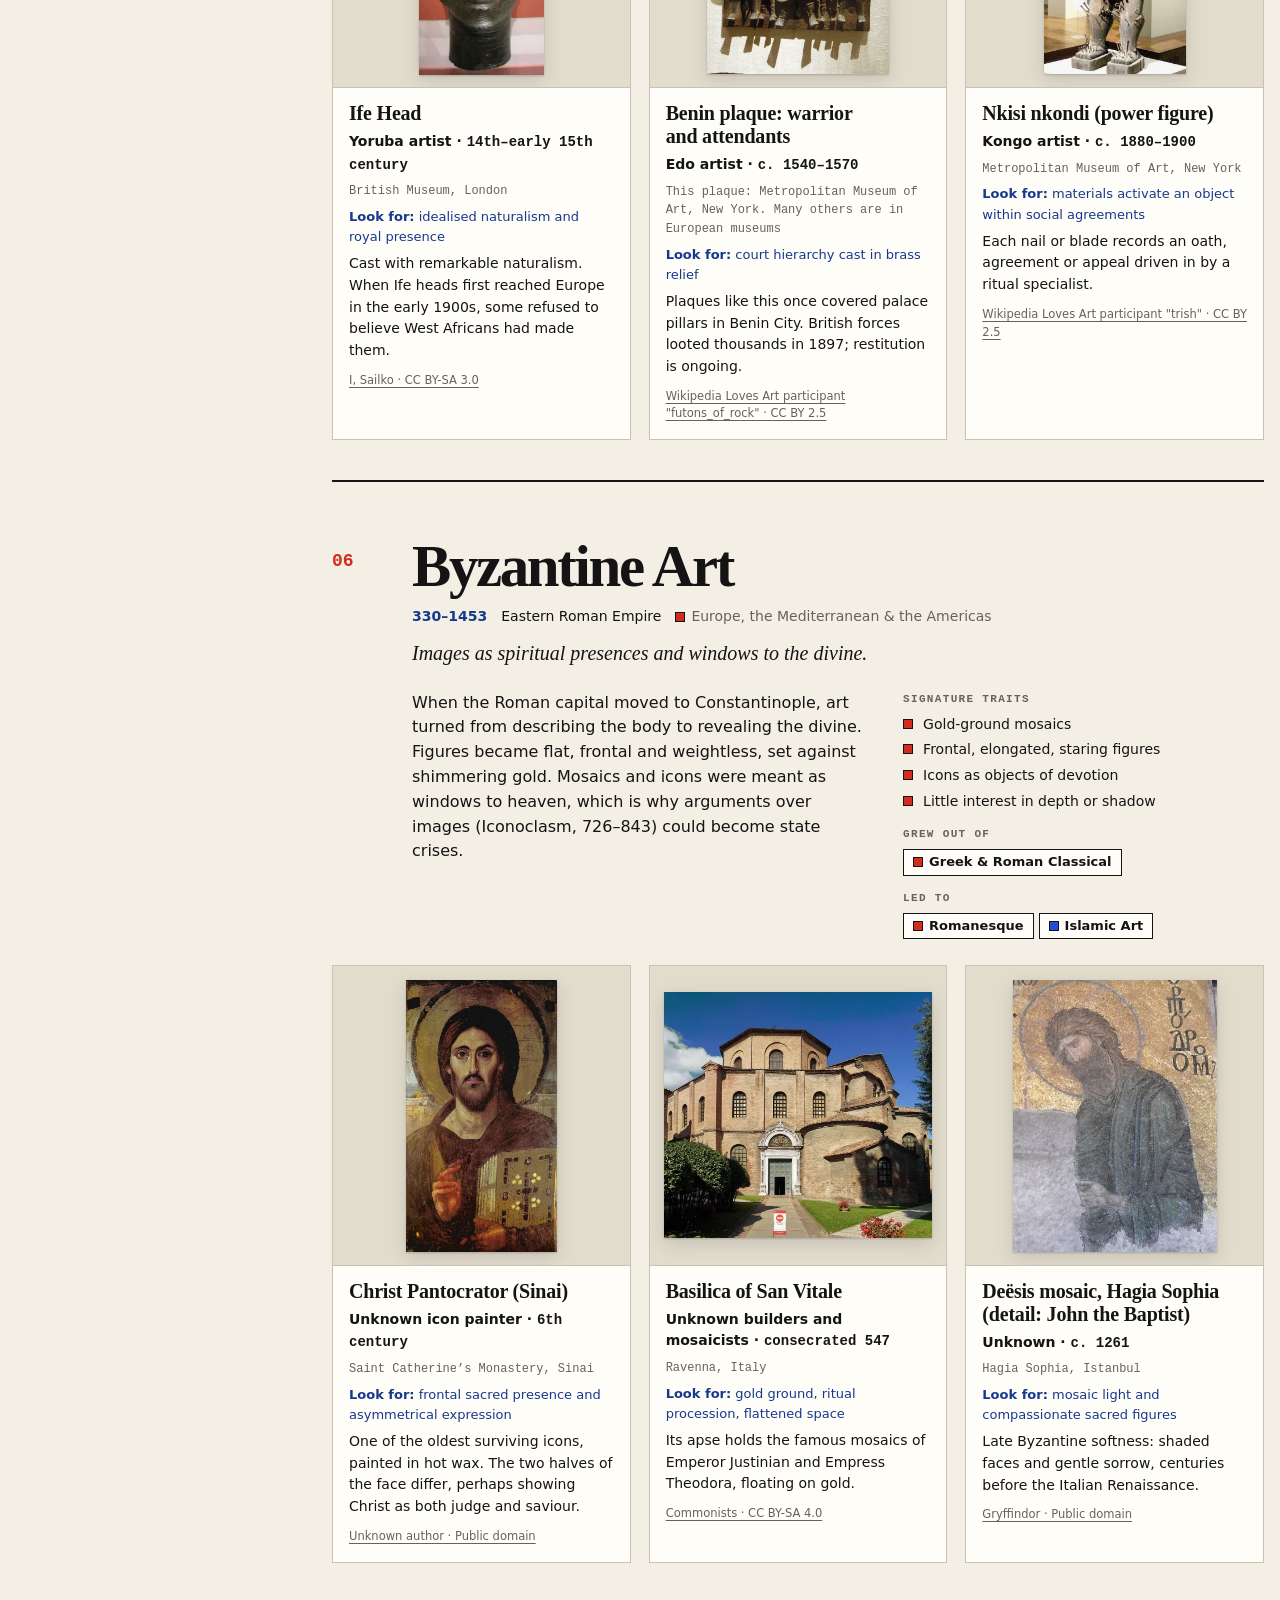
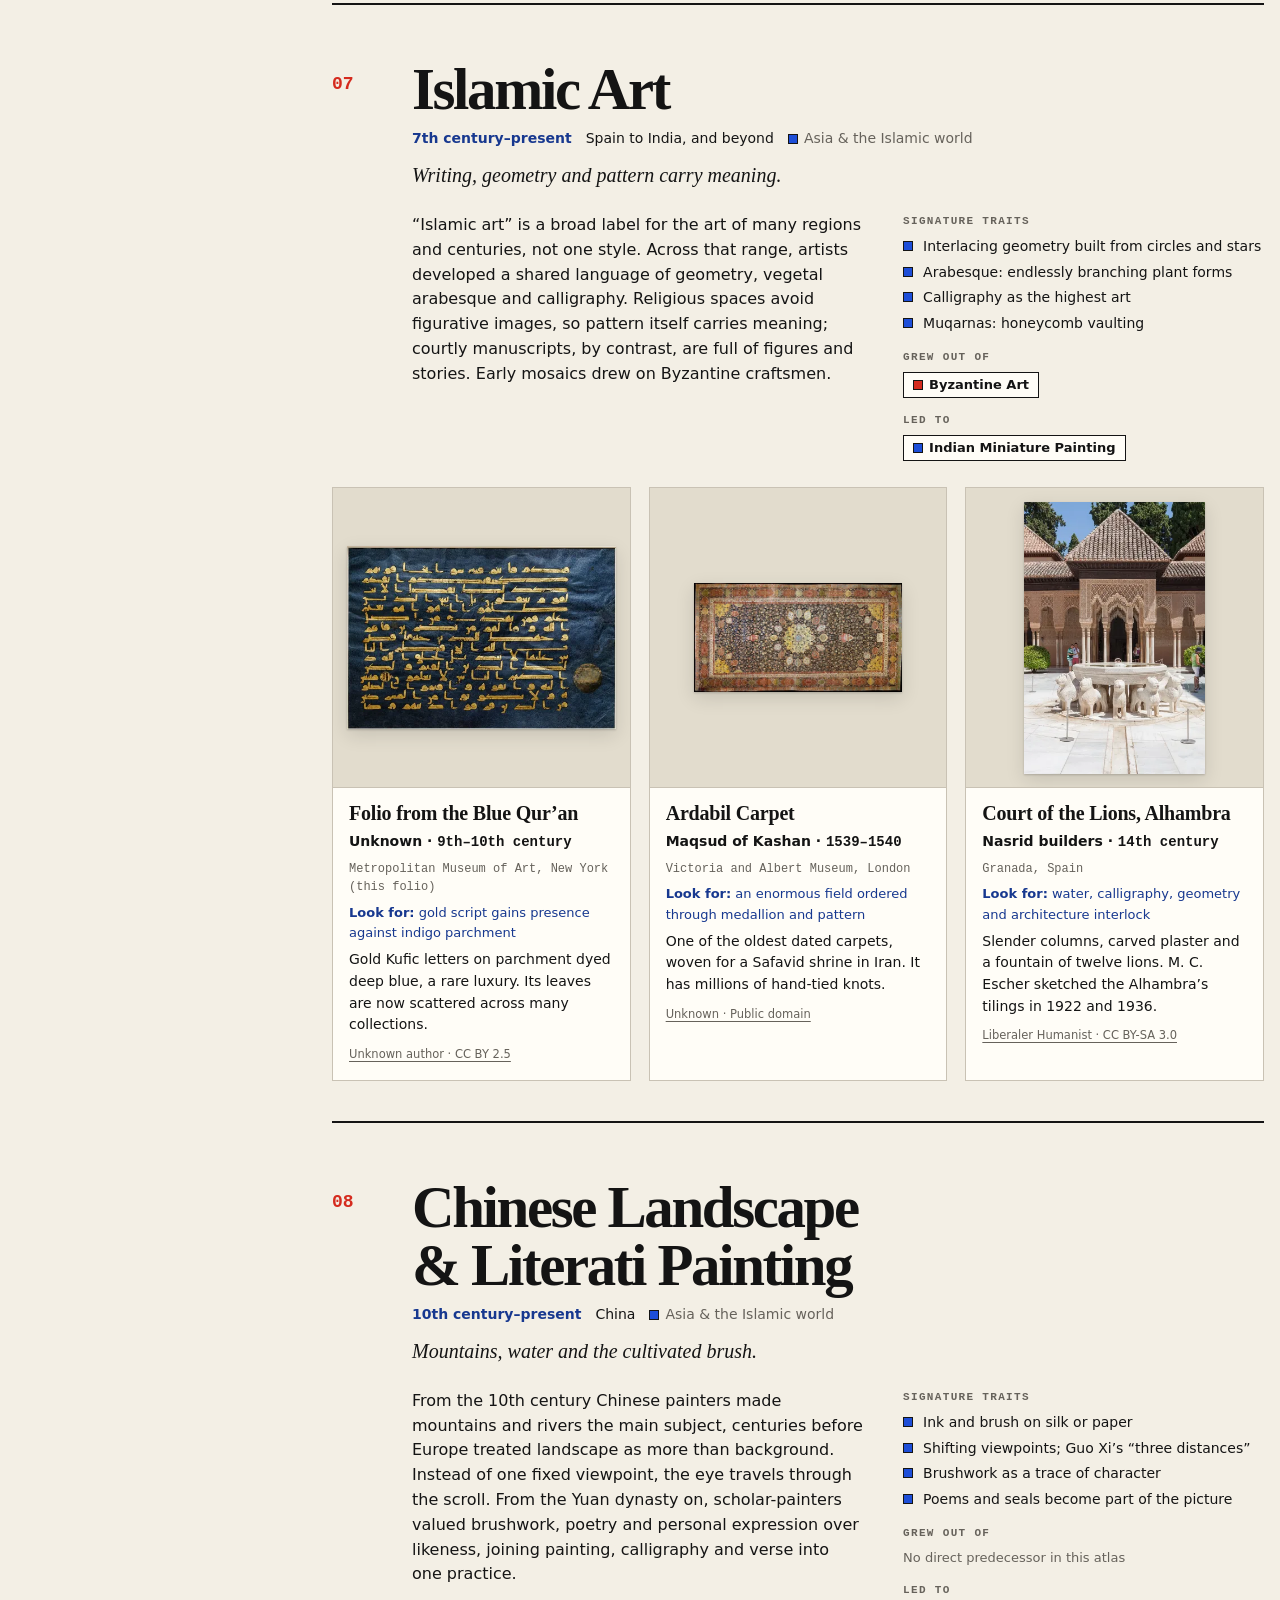
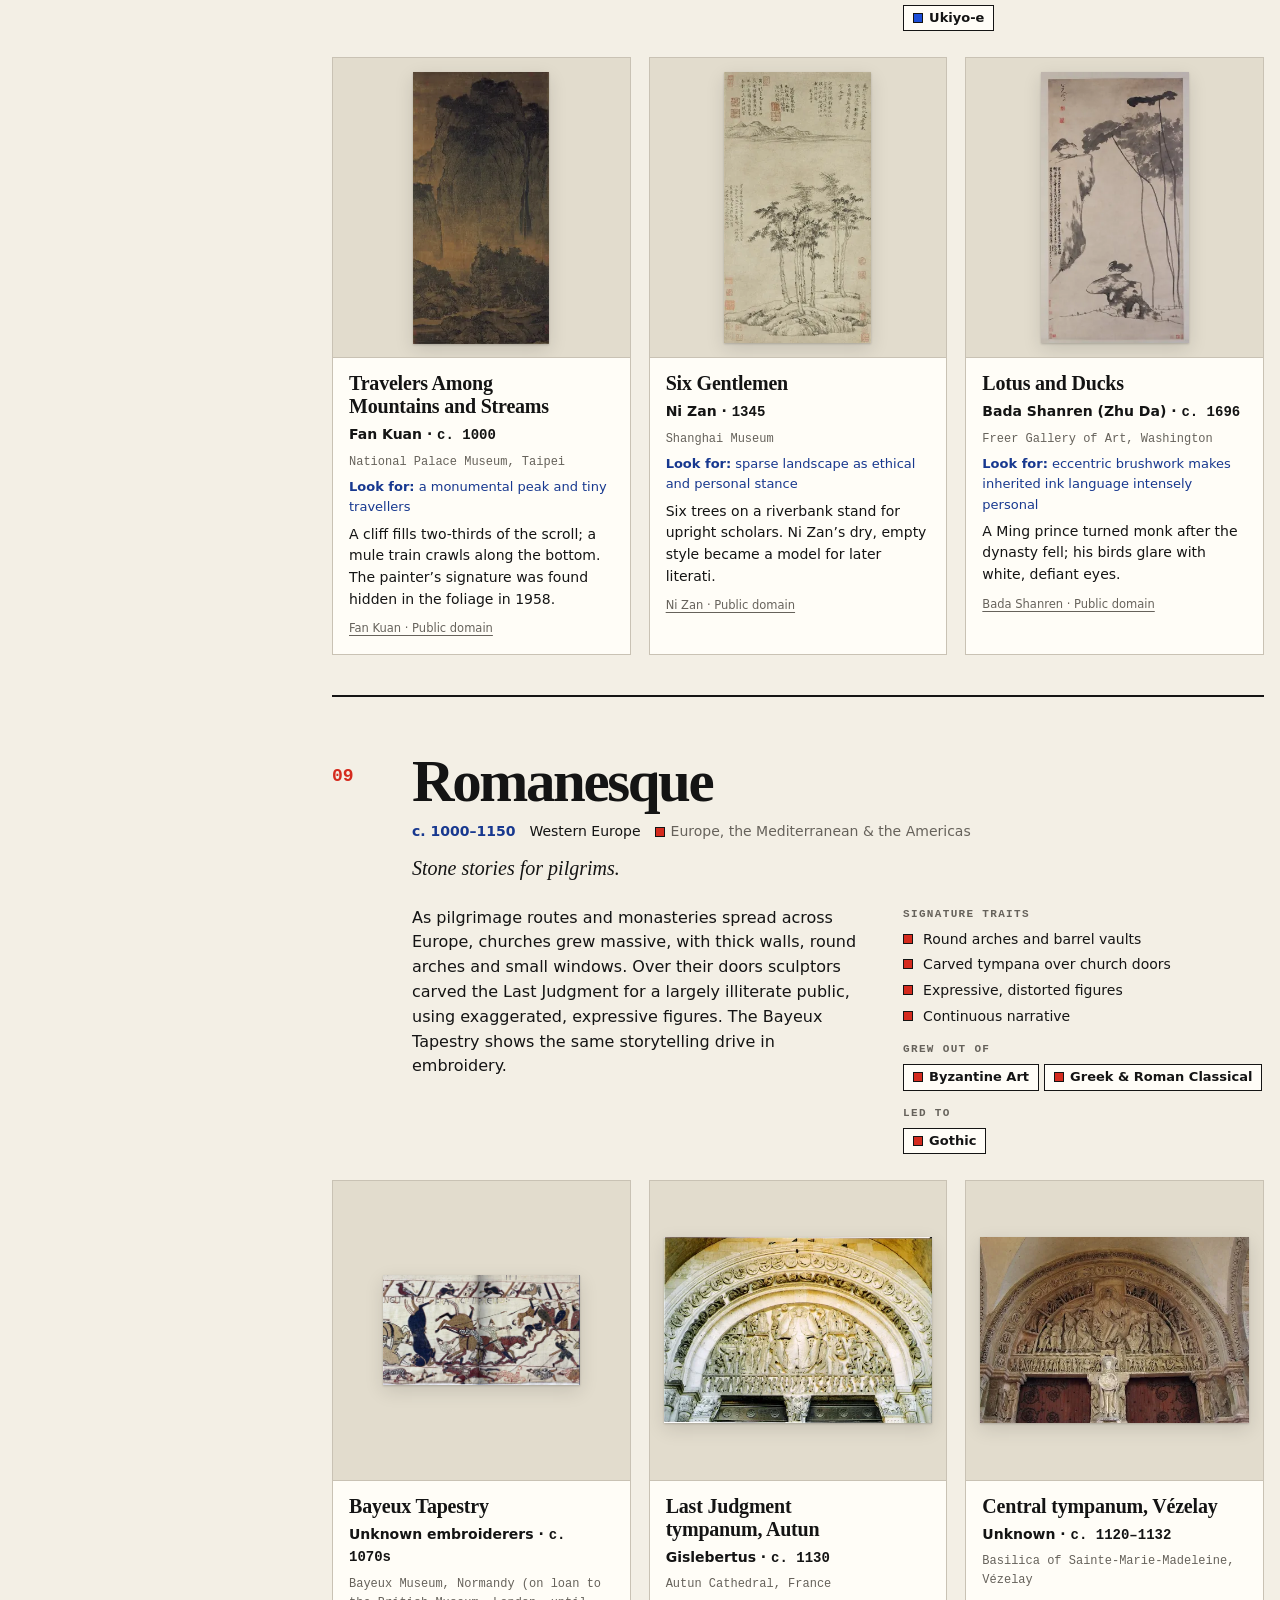
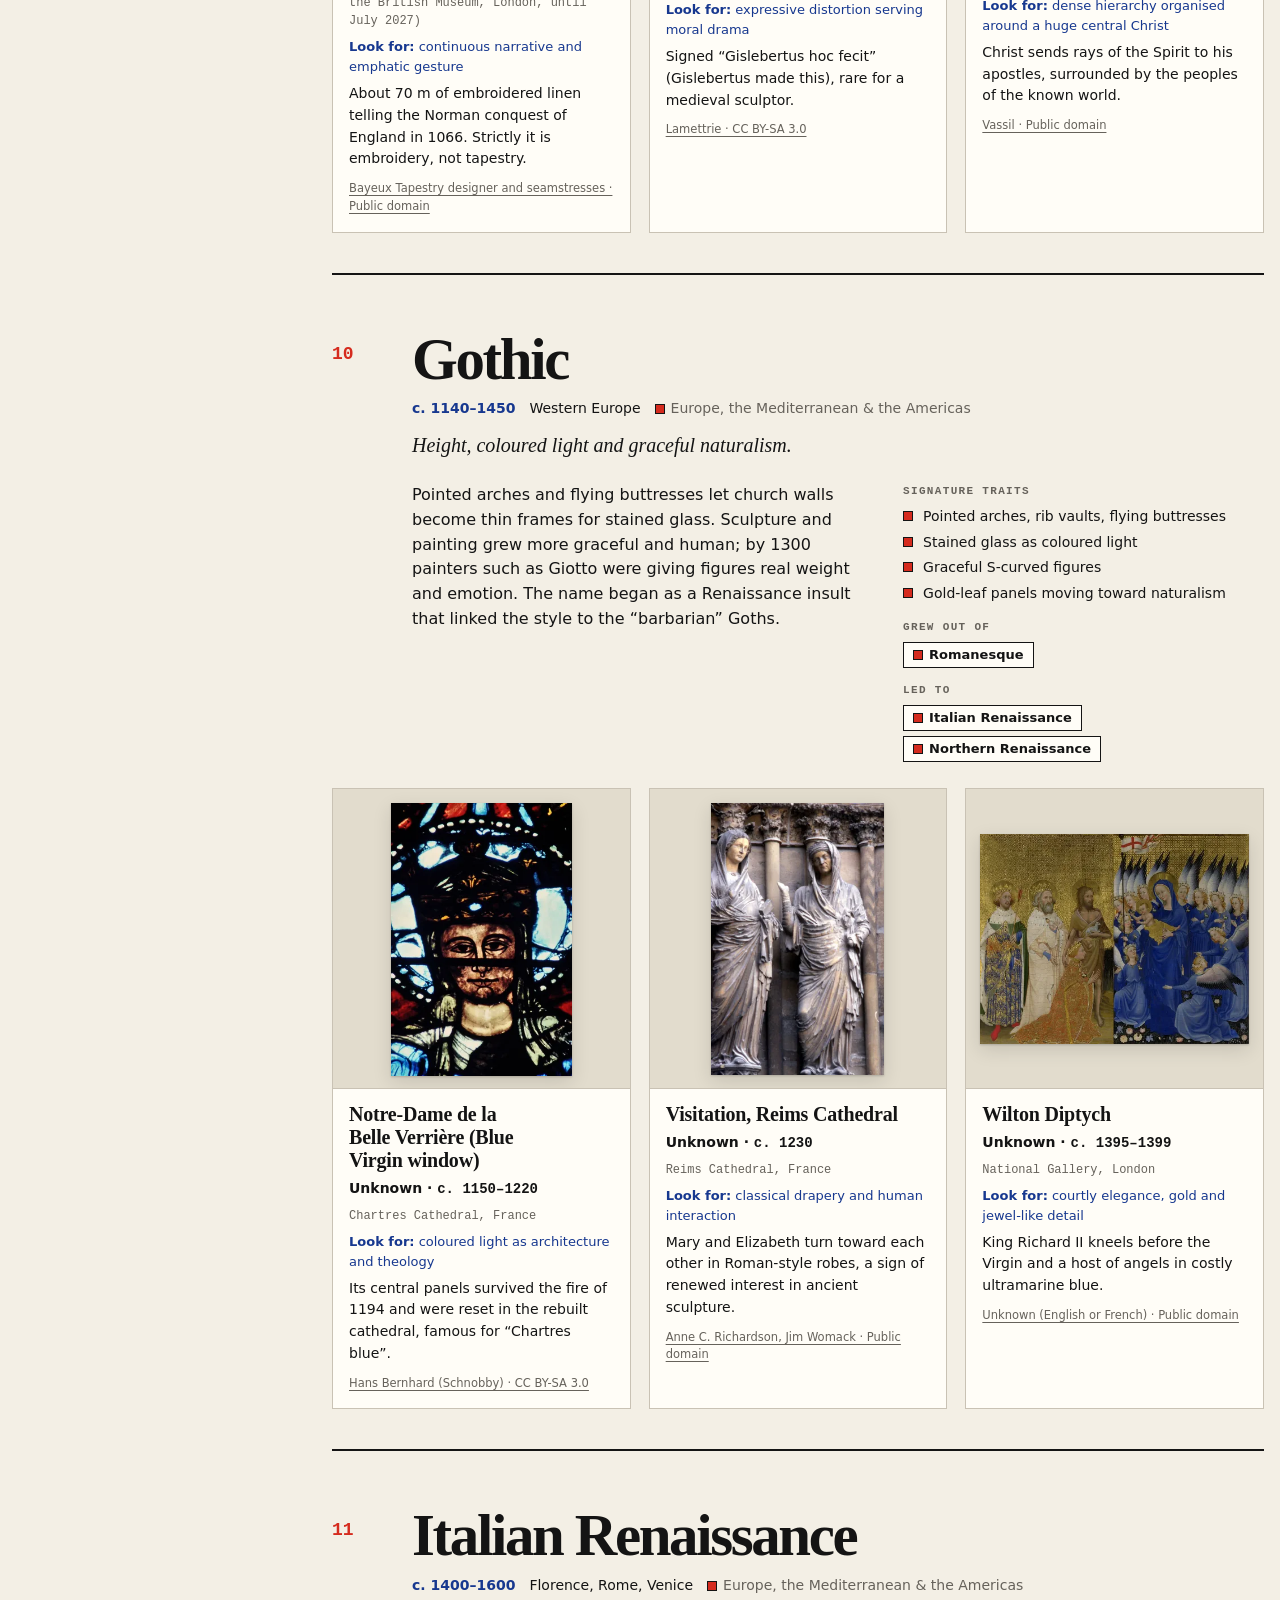
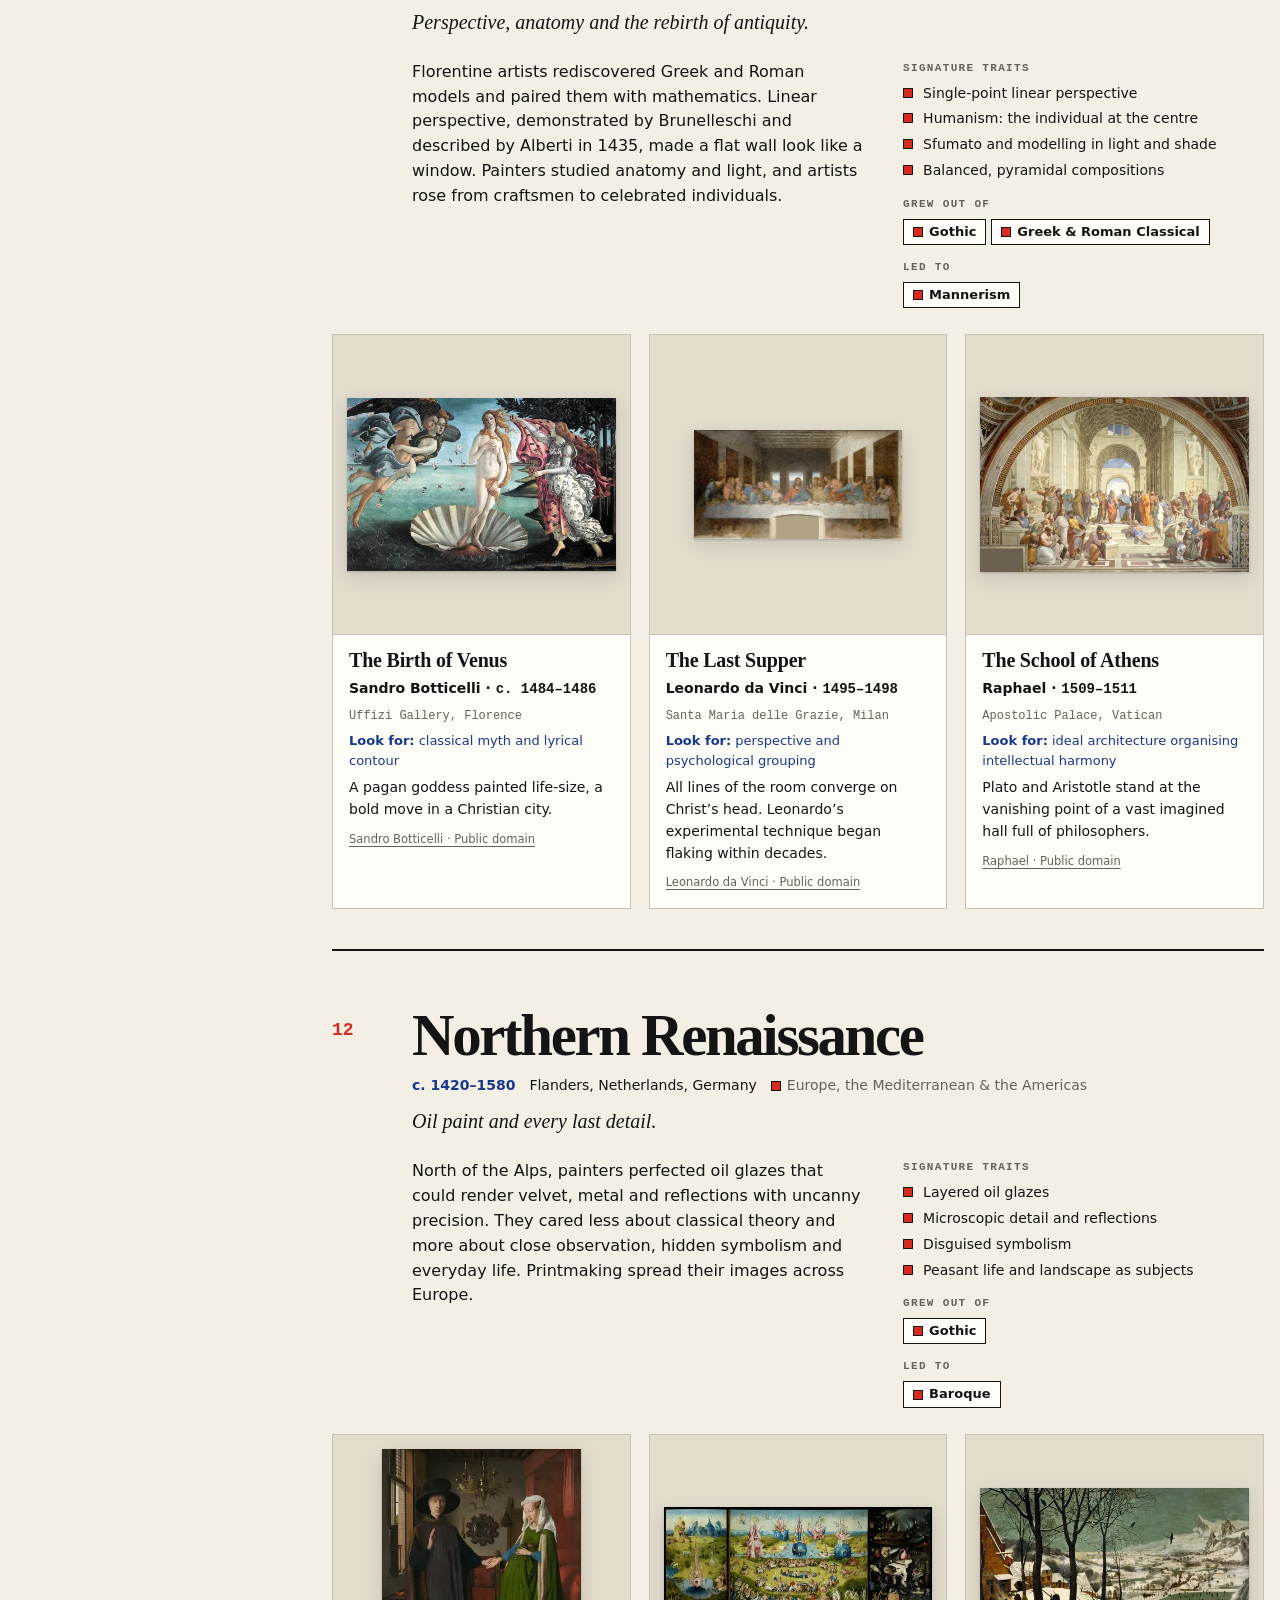
==== commit 5b58f33d: "SEO: WebPage JSON-LD, style descriptions, sitemap lastmod, image types - JSON-LD gains a WebPage nod" ====
--- a/public/index.html
+++ b/public/index.html
@@ -19,6 +19,7 @@
 <meta property="og:image" content="https://artisms.geekplux.com/og.jpg">
 <meta property="og:image:width" content="1200">
 <meta property="og:image:height" content="630">
+<meta property="og:image:type" content="image/jpeg">
 <meta property="og:image:alt" content="Art-isms wordmark beside The Great Wave, The Birth of Venus, The Starry Night and The Scream">
 <meta property="og:locale" content="en_US">
 <meta property="og:locale:alternate" content="zh_CN">
@@ -26,11 +27,12 @@
 <meta name="twitter:title" content="Art-isms: a visual atlas of 40 art styles">
 <meta name="twitter:description" content="A 45,000-year timeline of 40 art styles, how each grew from the last, and three real works for every style.">
 <meta name="twitter:image" content="https://artisms.geekplux.com/og.jpg">
+<meta name="twitter:image:alt" content="Art-isms wordmark beside The Great Wave, The Birth of Venus, The Starry Night and The Scream">
 <link rel="icon" href="favicon.svg" type="image/svg+xml">
 <link rel="icon" href="favicon-48.png" type="image/png" sizes="48x48">
 <link rel="apple-touch-icon" href="apple-touch-icon.png">
 <!-- seo:jsonld -->
-<script type="application/ld+json">{"@context":"https://schema.org","@graph":[{"@type":"WebSite","@id":"https://artisms.geekplux.com/#website","url":"https://artisms.geekplux.com/","name":"Art-isms","alternateName":"艺术流派志","description":"A visual atlas of 40 art styles: a 45,000-year timeline, how each style grew from the last, and three real works for every style. In English and Chinese.","inLanguage":["en","zh-Hans"],"isAccessibleForFree":true,"about":[{"@type":"Thing","name":"Art history"},{"@type":"Thing","name":"Art movements"},{"@type":"Thing","name":"Timeline"}],"license":"https://creativecommons.org/licenses/by-sa/4.0/","creator":{"@type":"Person","name":"GeekPlux","url":"https://geekplux.com/","sameAs":["https://github.com/geekplux"]},"codeRepository":"https://github.com/geekplux/artisms"},{"@type":"ItemList","@id":"https://artisms.geekplux.com/#styles","name":"Art styles","numberOfItems":40,"itemListElement":[{"@type":"ListItem","position":1,"name":"Prehistoric Art","url":"https://artisms.geekplux.com/#prehistoric"},{"@type":"ListItem","position":2,"name":"Ancient Egyptian Art","url":"https://artisms.geekplux.com/#egyptian"},{"@type":"ListItem","position":3,"name":"Indigenous Arts: Three Traditions","url":"https://artisms.geekplux.com/#indigenous"},{"@type":"ListItem","position":4,"name":"Greek & Roman Classical","url":"https://artisms.geekplux.com/#classical"},{"@type":"ListItem","position":5,"name":"African Sculptural Traditions","url":"https://artisms.geekplux.com/#african"},{"@type":"ListItem","position":6,"name":"Byzantine Art","url":"https://artisms.geekplux.com/#byzantine"},{"@type":"ListItem","position":7,"name":"Islamic Art","url":"https://artisms.geekplux.com/#islamic"},{"@type":"ListItem","position":8,"name":"Chinese Landscape & Literati Painting","url":"https://artisms.geekplux.com/#shanshui"},{"@type":"ListItem","position":9,"name":"Romanesque","url":"https://artisms.geekplux.com/#romanesque"},{"@type":"ListItem","position":10,"name":"Gothic","url":"https://artisms.geekplux.com/#gothic"},{"@type":"ListItem","position":11,"name":"Italian Renaissance","url":"https://artisms.geekplux.com/#renaissance"},{"@type":"ListItem","position":12,"name":"Northern Renaissance","url":"https://artisms.geekplux.com/#northern"},{"@type":"ListItem","position":13,"name":"Indian Miniature Painting","url":"https://artisms.geekplux.com/#indian"},{"@type":"ListItem","position":14,"name":"Mannerism","url":"https://artisms.geekplux.com/#mannerism"},{"@type":"ListItem","position":15,"name":"Baroque","url":"https://artisms.geekplux.com/#baroque"},{"@type":"ListItem","position":16,"name":"Ukiyo-e","url":"https://artisms.geekplux.com/#ukiyoe"},{"@type":"ListItem","position":17,"name":"Rococo","url":"https://artisms.geekplux.com/#rococo"},{"@type":"ListItem","position":18,"name":"Neoclassicism","url":"https://artisms.geekplux.com/#neoclassicism"},{"@type":"ListItem","position":19,"name":"Romanticism","url":"https://artisms.geekplux.com/#romanticism"},{"@type":"ListItem","position":20,"name":"Realism","url":"https://artisms.geekplux.com/#realism"},{"@type":"ListItem","position":21,"name":"Impressionism","url":"https://artisms.geekplux.com/#impressionism"},{"@type":"ListItem","position":22,"name":"Post-Impressionism","url":"https://artisms.geekplux.com/#postimpressionism"},{"@type":"ListItem","position":23,"name":"Art Nouveau","url":"https://artisms.geekplux.com/#artnouveau"},{"@type":"ListItem","position":24,"name":"Fauvism","url":"https://artisms.geekplux.com/#fauvism"},{"@type":"ListItem","position":25,"name":"Expressionism","url":"https://artisms.geekplux.com/#expressionism"},{"@type":"ListItem","position":26,"name":"Cubism","url":"https://artisms.geekplux.com/#cubism"},{"@type":"ListItem","position":27,"name":"Futurism","url":"https://artisms.geekplux.com/#futurism"},{"@type":"ListItem","position":28,"name":"Suprematism & Constructivism","url":"https://artisms.geekplux.com/#suprematism"},{"@type":"ListItem","position":29,"name":"Dada","url":"https://artisms.geekplux.com/#dada"},{"@type":"ListItem","position":30,"name":"De Stijl / Neoplasticism","url":"https://artisms.geekplux.com/#destijl"},{"@type":"ListItem","position":31,"name":"Bauhaus","url":"https://artisms.geekplux.com/#bauhaus"},{"@type":"ListItem","position":32,"name":"Art Deco","url":"https://artisms.geekplux.com/#artdeco"},{"@type":"ListItem","position":33,"name":"Latin American Modernisms","url":"https://artisms.geekplux.com/#latin"},{"@type":"ListItem","position":34,"name":"Surrealism","url":"https://artisms.geekplux.com/#surrealism"},{"@type":"ListItem","position":35,"name":"Abstract Expressionism","url":"https://artisms.geekplux.com/#abex"},{"@type":"ListItem","position":36,"name":"Pop Art","url":"https://artisms.geekplux.com/#pop"},{"@type":"ListItem","position":37,"name":"Minimalism","url":"https://artisms.geekplux.com/#minimalism"},{"@type":"ListItem","position":38,"name":"Conceptual Art","url":"https://artisms.geekplux.com/#conceptual"},{"@type":"ListItem","position":39,"name":"Postmodernism","url":"https://artisms.geekplux.com/#postmodernism"},{"@type":"ListItem","position":40,"name":"Contemporary Art","url":"https://artisms.geekplux.com/#contemporary"}]}]}</script>
+<script type="application/ld+json">{"@context":"https://schema.org","@graph":[{"@type":"WebSite","@id":"https://artisms.geekplux.com/#website","url":"https://artisms.geekplux.com/","name":"Art-isms","alternateName":"艺术流派志","description":"A visual atlas of 40 art styles: a 45,000-year timeline, how each style grew from the last, and three real works for every style. In English and Chinese.","inLanguage":["en","zh-Hans"],"isAccessibleForFree":true,"about":[{"@type":"Thing","name":"Art history"},{"@type":"Thing","name":"Art movements"},{"@type":"Thing","name":"Timeline"}],"license":"https://creativecommons.org/licenses/by-sa/4.0/","creator":{"@type":"Person","name":"GeekPlux","url":"https://geekplux.com/","sameAs":["https://github.com/geekplux"]},"codeRepository":"https://github.com/geekplux/artisms"},{"@type":"WebPage","@id":"https://artisms.geekplux.com/#webpage","url":"https://artisms.geekplux.com/","name":"Art-isms: a visual atlas of 40 art styles","isPartOf":{"@id":"https://artisms.geekplux.com/#website"},"inLanguage":"en","mainEntity":{"@id":"https://artisms.geekplux.com/#styles"},"primaryImageOfPage":{"@type":"ImageObject","url":"https://artisms.geekplux.com/og.jpg","width":1200,"height":630}},{"@type":"ItemList","@id":"https://artisms.geekplux.com/#styles","name":"Art styles","numberOfItems":40,"itemListElement":[{"@type":"ListItem","position":1,"name":"Prehistoric Art","description":"c. 40,000–3,500 BCE. Charcoal, ochre and the first images.","url":"https://artisms.geekplux.com/#prehistoric"},{"@type":"ListItem","position":2,"name":"Ancient Egyptian Art","description":"c. 3100–30 BCE. Sacred and political order, made to last for eternity.","url":"https://artisms.geekplux.com/#egyptian"},{"@type":"ListItem","position":3,"name":"Indigenous Arts: Three Traditions","description":"ancient–present. Not one style: place, ceremony, kinship and living continuity.","url":"https://artisms.geekplux.com/#indigenous"},{"@type":"ListItem","position":4,"name":"Greek & Roman Classical","description":"c. 800 BCE–400 CE. Ideal proportion, civic meaning and observed bodies.","url":"https://artisms.geekplux.com/#classical"},{"@type":"ListItem","position":5,"name":"African Sculptural Traditions","description":"c. 500 BCE–present. Sculpture for authority, memory, ritual and protection.","url":"https://artisms.geekplux.com/#african"},{"@type":"ListItem","position":6,"name":"Byzantine Art","description":"330–1453. Images as spiritual presences and windows to the divine.","url":"https://artisms.geekplux.com/#byzantine"},{"@type":"ListItem","position":7,"name":"Islamic Art","description":"7th century–present. Writing, geometry and pattern carry meaning.","url":"https://artisms.geekplux.com/#islamic"},{"@type":"ListItem","position":8,"name":"Chinese Landscape & Literati Painting","description":"10th century–present. Mountains, water and the cultivated brush.","url":"https://artisms.geekplux.com/#shanshui"},{"@type":"ListItem","position":9,"name":"Romanesque","description":"c. 1000–1150. Stone stories for pilgrims.","url":"https://artisms.geekplux.com/#romanesque"},{"@type":"ListItem","position":10,"name":"Gothic","description":"c. 1140–1450. Height, coloured light and graceful naturalism.","url":"https://artisms.geekplux.com/#gothic"},{"@type":"ListItem","position":11,"name":"Italian Renaissance","description":"c. 1400–1600. Perspective, anatomy and the rebirth of antiquity.","url":"https://artisms.geekplux.com/#renaissance"},{"@type":"ListItem","position":12,"name":"Northern Renaissance","description":"c. 1420–1580. Oil paint and every last detail.","url":"https://artisms.geekplux.com/#northern"},{"@type":"ListItem","position":13,"name":"Indian Miniature Painting","description":"c. 1500–1900. Fine brushwork, saturated colour, history and devotion.","url":"https://artisms.geekplux.com/#indian"},{"@type":"ListItem","position":14,"name":"Mannerism","description":"c. 1520–1600. After perfection, elegance and strain.","url":"https://artisms.geekplux.com/#mannerism"},{"@type":"ListItem","position":15,"name":"Baroque","description":"c. 1600–1750. Drama, darkness and a spotlight.","url":"https://artisms.geekplux.com/#baroque"},{"@type":"ListItem","position":16,"name":"Ukiyo-e","description":"c. 1670–1900. Woodblock prints of the floating world.","url":"https://artisms.geekplux.com/#ukiyoe"},{"@type":"ListItem","position":17,"name":"Rococo","description":"c. 1715–1780. Pastels, flirtation and ornament.","url":"https://artisms.geekplux.com/#rococo"},{"@type":"ListItem","position":18,"name":"Neoclassicism","description":"c. 1760–1830. Clear line and civic virtue.","url":"https://artisms.geekplux.com/#neoclassicism"},{"@type":"ListItem","position":19,"name":"Romanticism","description":"c. 1790–1850. Feeling, storms and the sublime.","url":"https://artisms.geekplux.com/#romanticism"},{"@type":"ListItem","position":20,"name":"Realism","description":"c. 1840–1880. Ordinary people, painted big.","url":"https://artisms.geekplux.com/#realism"},{"@type":"ListItem","position":21,"name":"Impressionism","description":"c. 1860–1890. Light, weather and the passing moment.","url":"https://artisms.geekplux.com/#impressionism"},{"@type":"ListItem","position":22,"name":"Post-Impressionism","description":"c. 1886–1905. Structure, symbol and emotional colour.","url":"https://artisms.geekplux.com/#postimpressionism"},{"@type":"ListItem","position":23,"name":"Art Nouveau","description":"c. 1890–1910. Organic line, everywhere.","url":"https://artisms.geekplux.com/#artnouveau"},{"@type":"ListItem","position":24,"name":"Fauvism","description":"c. 1905–1908. Colour set free.","url":"https://artisms.geekplux.com/#fauvism"},{"@type":"ListItem","position":25,"name":"Expressionism","description":"c. 1905–1930. Inner feeling over outer reality.","url":"https://artisms.geekplux.com/#expressionism"},{"@type":"ListItem","position":26,"name":"Cubism","description":"c. 1907–1925. Many viewpoints at once.","url":"https://artisms.geekplux.com/#cubism"},{"@type":"ListItem","position":27,"name":"Futurism","description":"1909–1944. Speed, machines and noise.","url":"https://artisms.geekplux.com/#futurism"},{"@type":"ListItem","position":28,"name":"Suprematism & Constructivism","description":"c. 1913–1934. Pure geometry, then art for a new society.","url":"https://artisms.geekplux.com/#suprematism"},{"@type":"ListItem","position":29,"name":"Dada","description":"1916–1924. Anti-art in answer to a mad war.","url":"https://artisms.geekplux.com/#dada"},{"@type":"ListItem","position":30,"name":"De Stijl / Neoplasticism","description":"1917–1931. Universal balance through line, plane and primary colour.","url":"https://artisms.geekplux.com/#destijl"},{"@type":"ListItem","position":31,"name":"Bauhaus","description":"1919–1933. A school that redesigned everyday life.","url":"https://artisms.geekplux.com/#bauhaus"},{"@type":"ListItem","position":32,"name":"Art Deco","description":"c. 1920–1940. Machine-age glamour.","url":"https://artisms.geekplux.com/#artdeco"},{"@type":"ListItem","position":33,"name":"Latin American Modernisms","description":"c. 1920s–1960s. Modernism remade through local histories and politics.","url":"https://artisms.geekplux.com/#latin"},{"@type":"ListItem","position":34,"name":"Surrealism","description":"1924–1966. Painting the dreaming mind.","url":"https://artisms.geekplux.com/#surrealism"},{"@type":"ListItem","position":35,"name":"Abstract Expressionism","description":"c. 1943–1965. Huge canvases, raw gesture.","url":"https://artisms.geekplux.com/#abex"},{"@type":"ListItem","position":36,"name":"Pop Art","description":"c. 1955–late 1970s. Soup cans, comics and celebrity.","url":"https://artisms.geekplux.com/#pop"},{"@type":"ListItem","position":37,"name":"Minimalism","description":"c. 1959–1975. What you see is what you see.","url":"https://artisms.geekplux.com/#minimalism"},{"@type":"ListItem","position":38,"name":"Conceptual Art","description":"c. 1965–1975. The idea is the artwork.","url":"https://artisms.geekplux.com/#conceptual"},{"@type":"ListItem","position":39,"name":"Postmodernism","description":"c. 1970s–1990s. Quotation, appropriation, identity and irony.","url":"https://artisms.geekplux.com/#postmodernism"},{"@type":"ListItem","position":40,"name":"Contemporary Art","description":"c. 1990–present. A plural field, everywhere at once.","url":"https://artisms.geekplux.com/#contemporary"}]}]}</script>
 <!-- /seo:jsonld -->
 <script>
 /* Google Analytics 4 with Consent Mode v2, on the production domains only (.com, and .org until it redirects). Until the visitor accepts in
